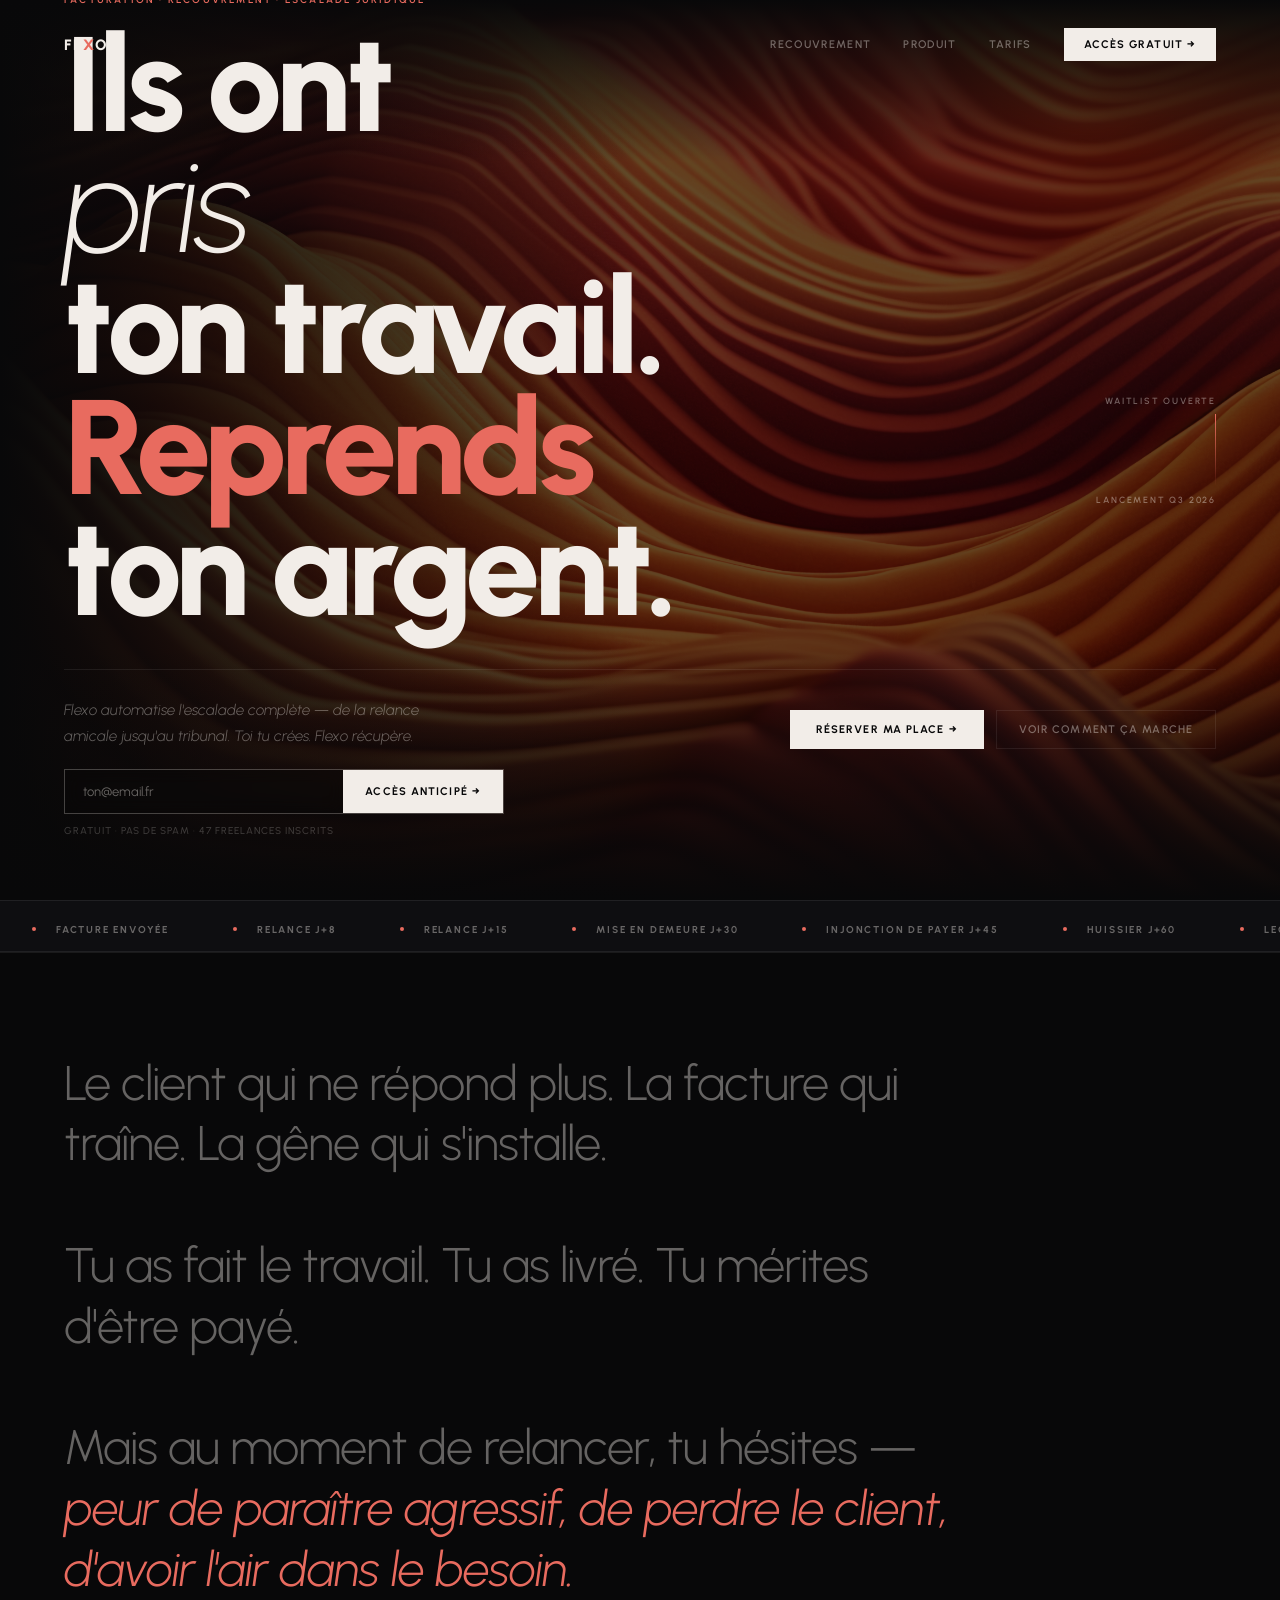
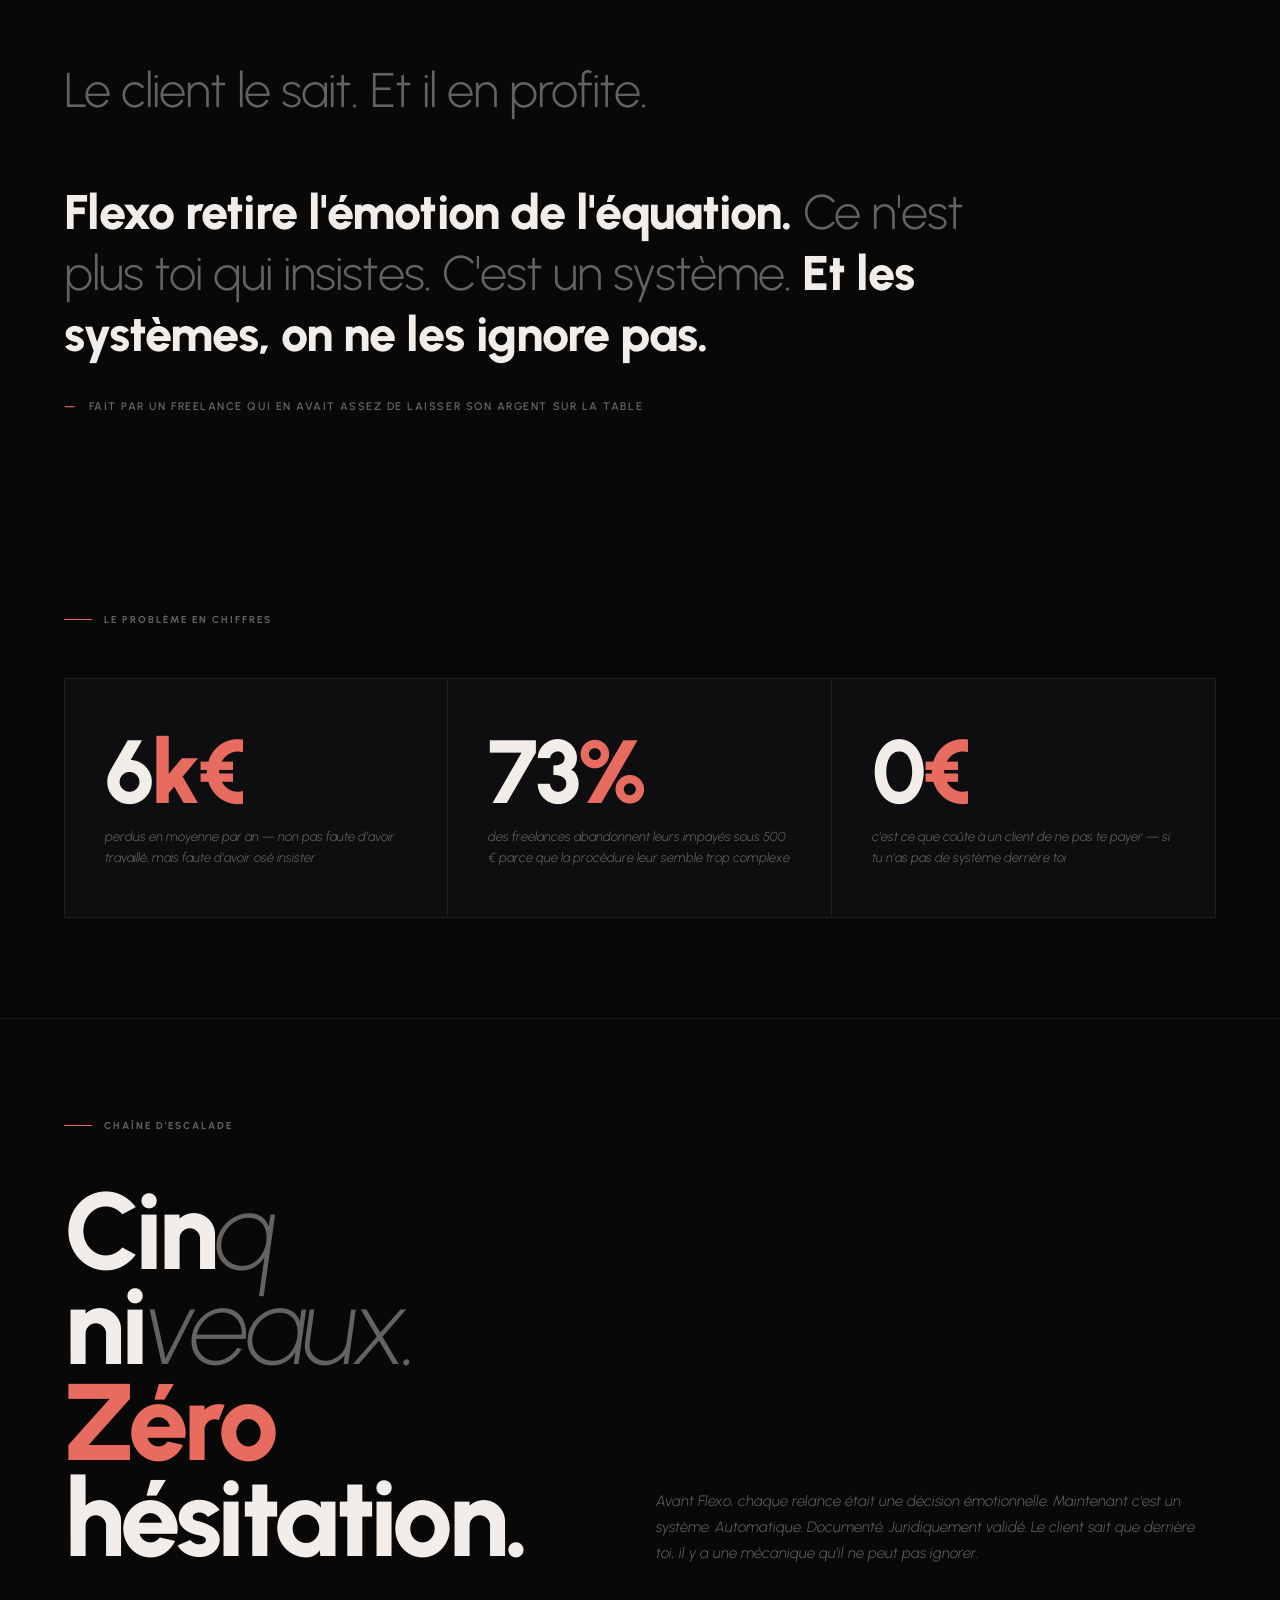
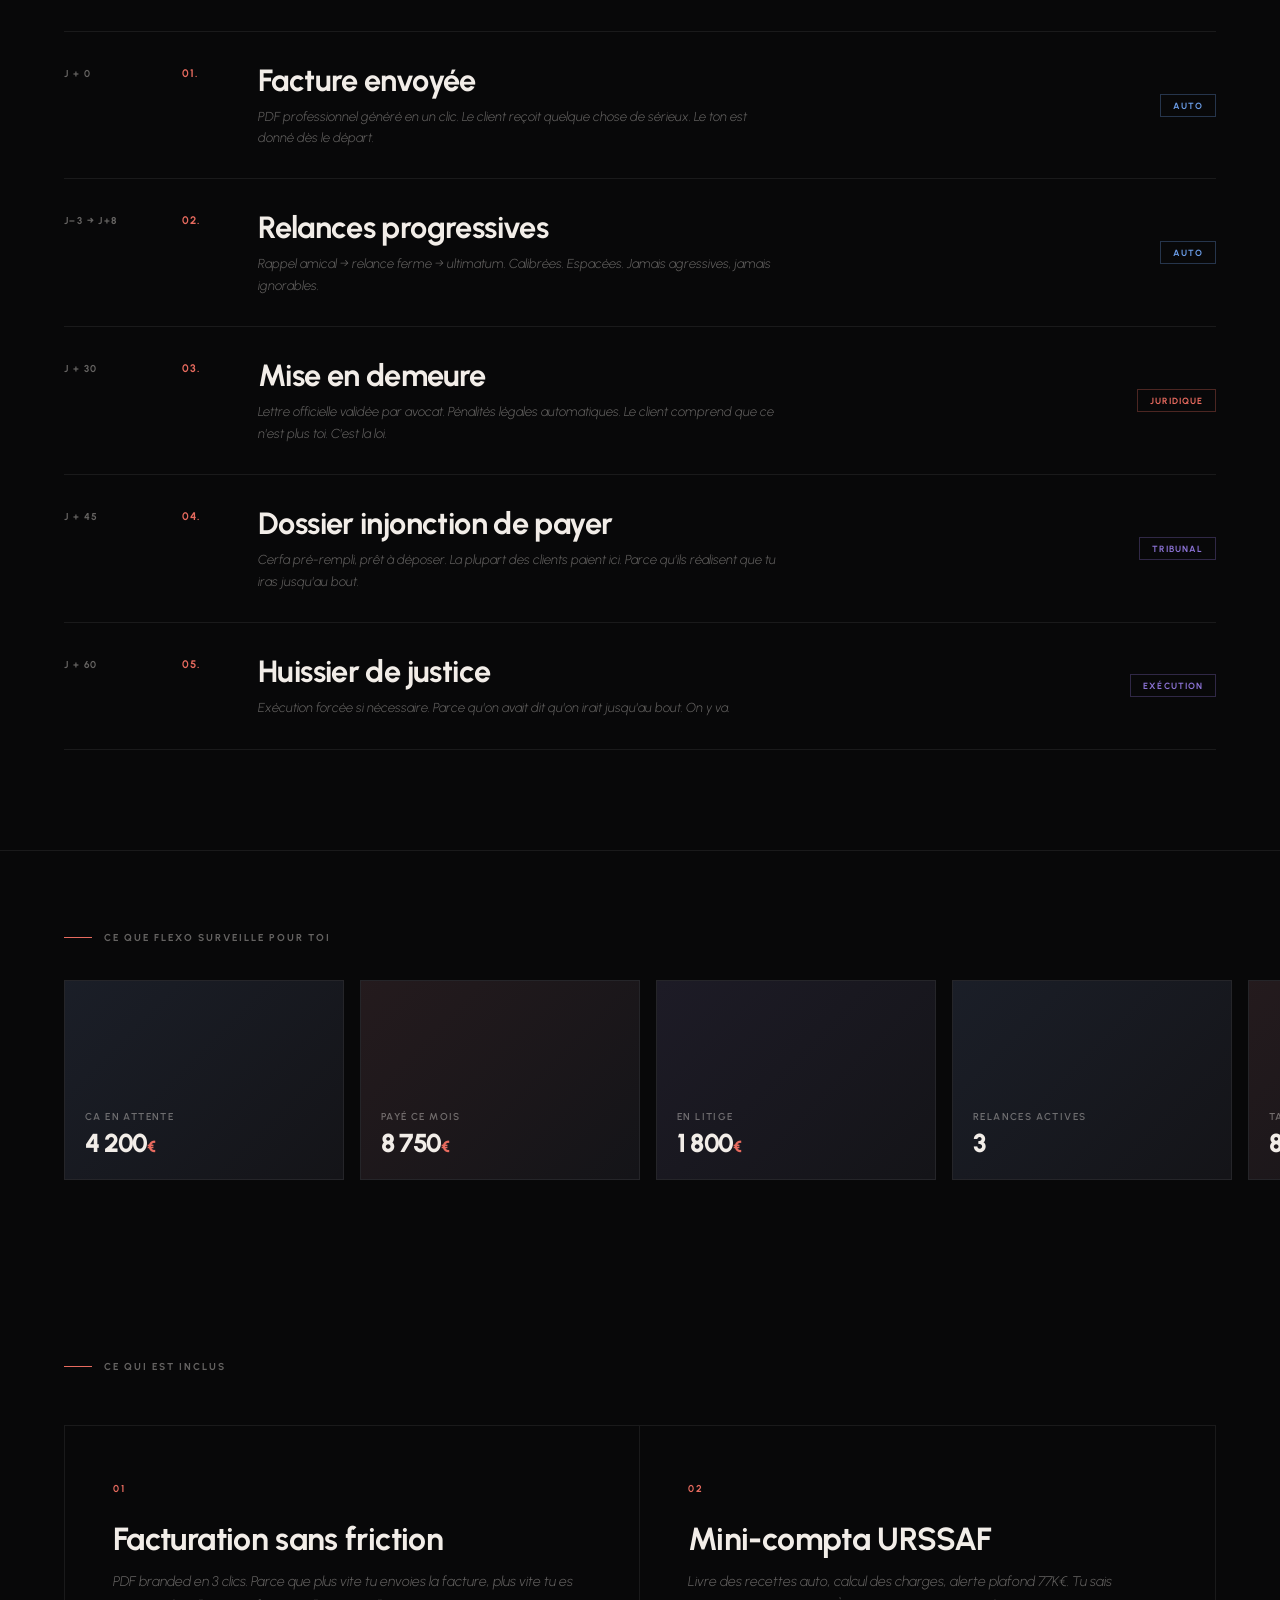
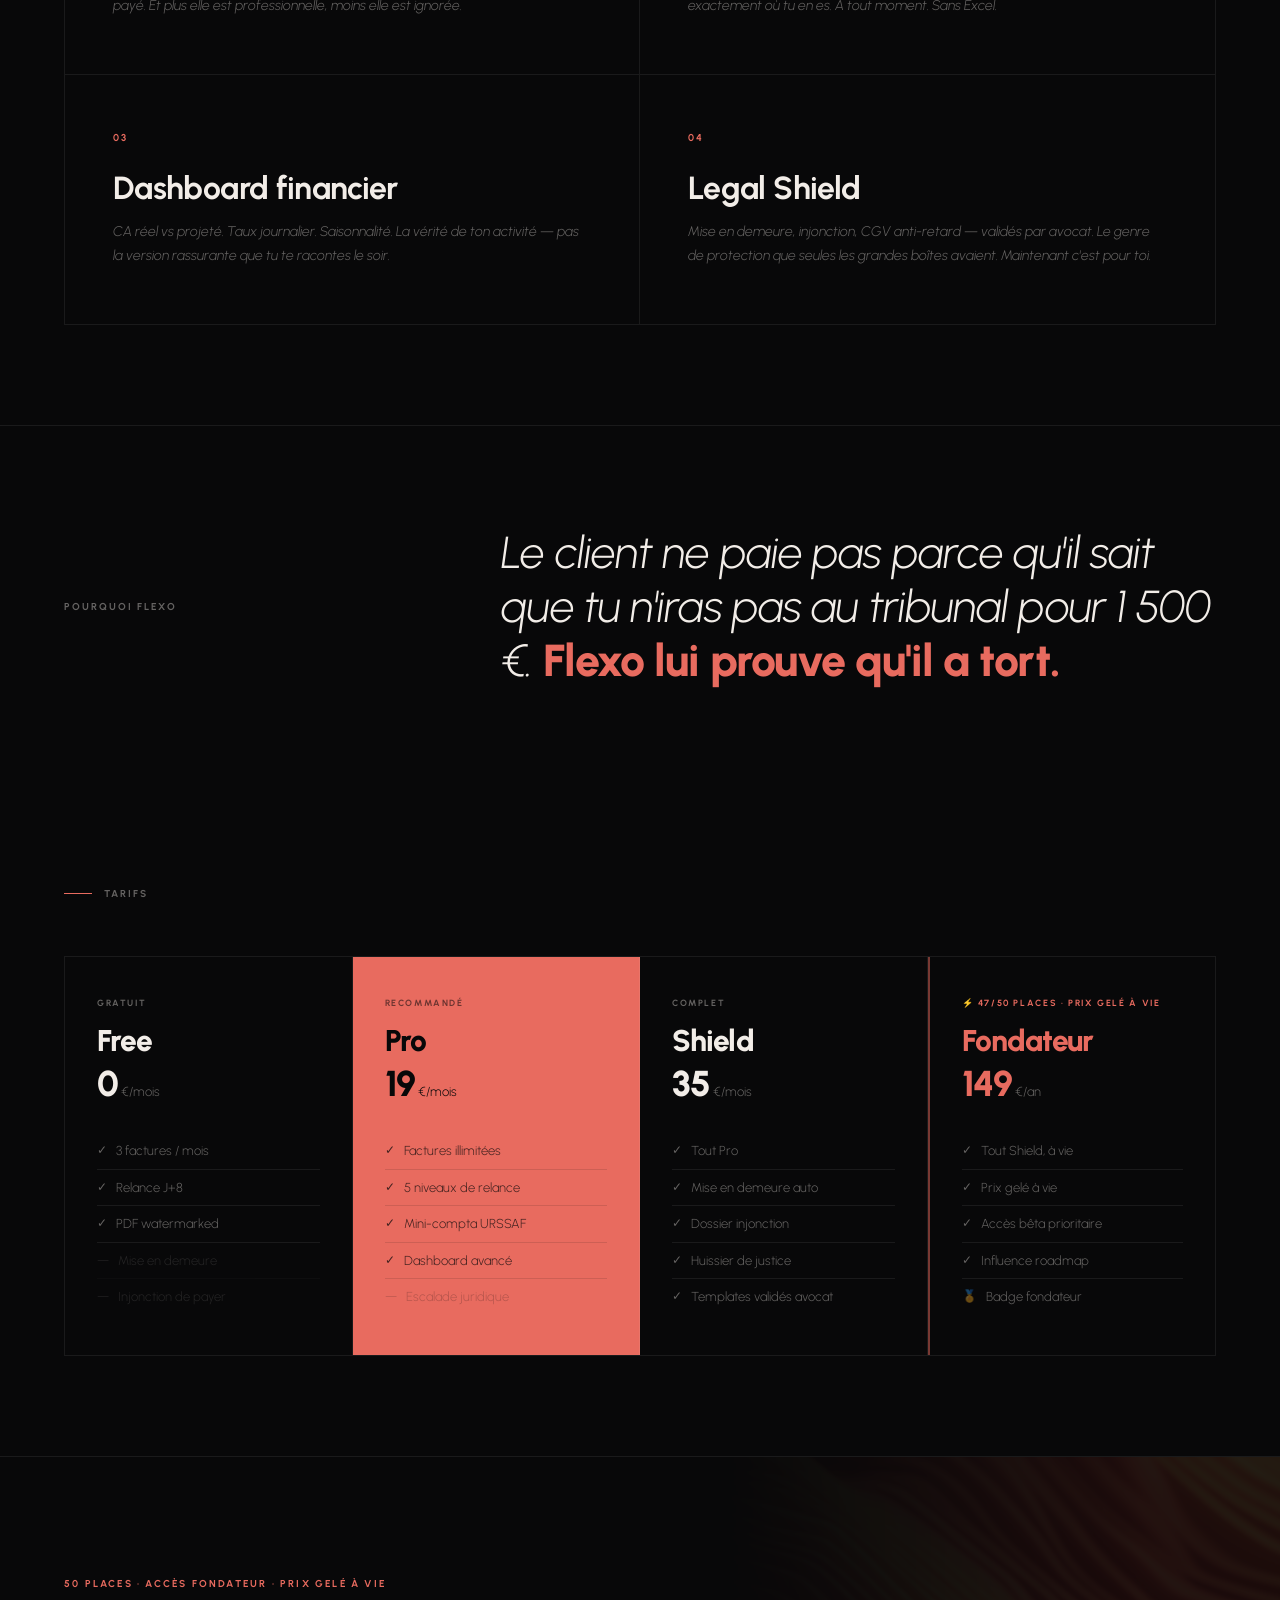
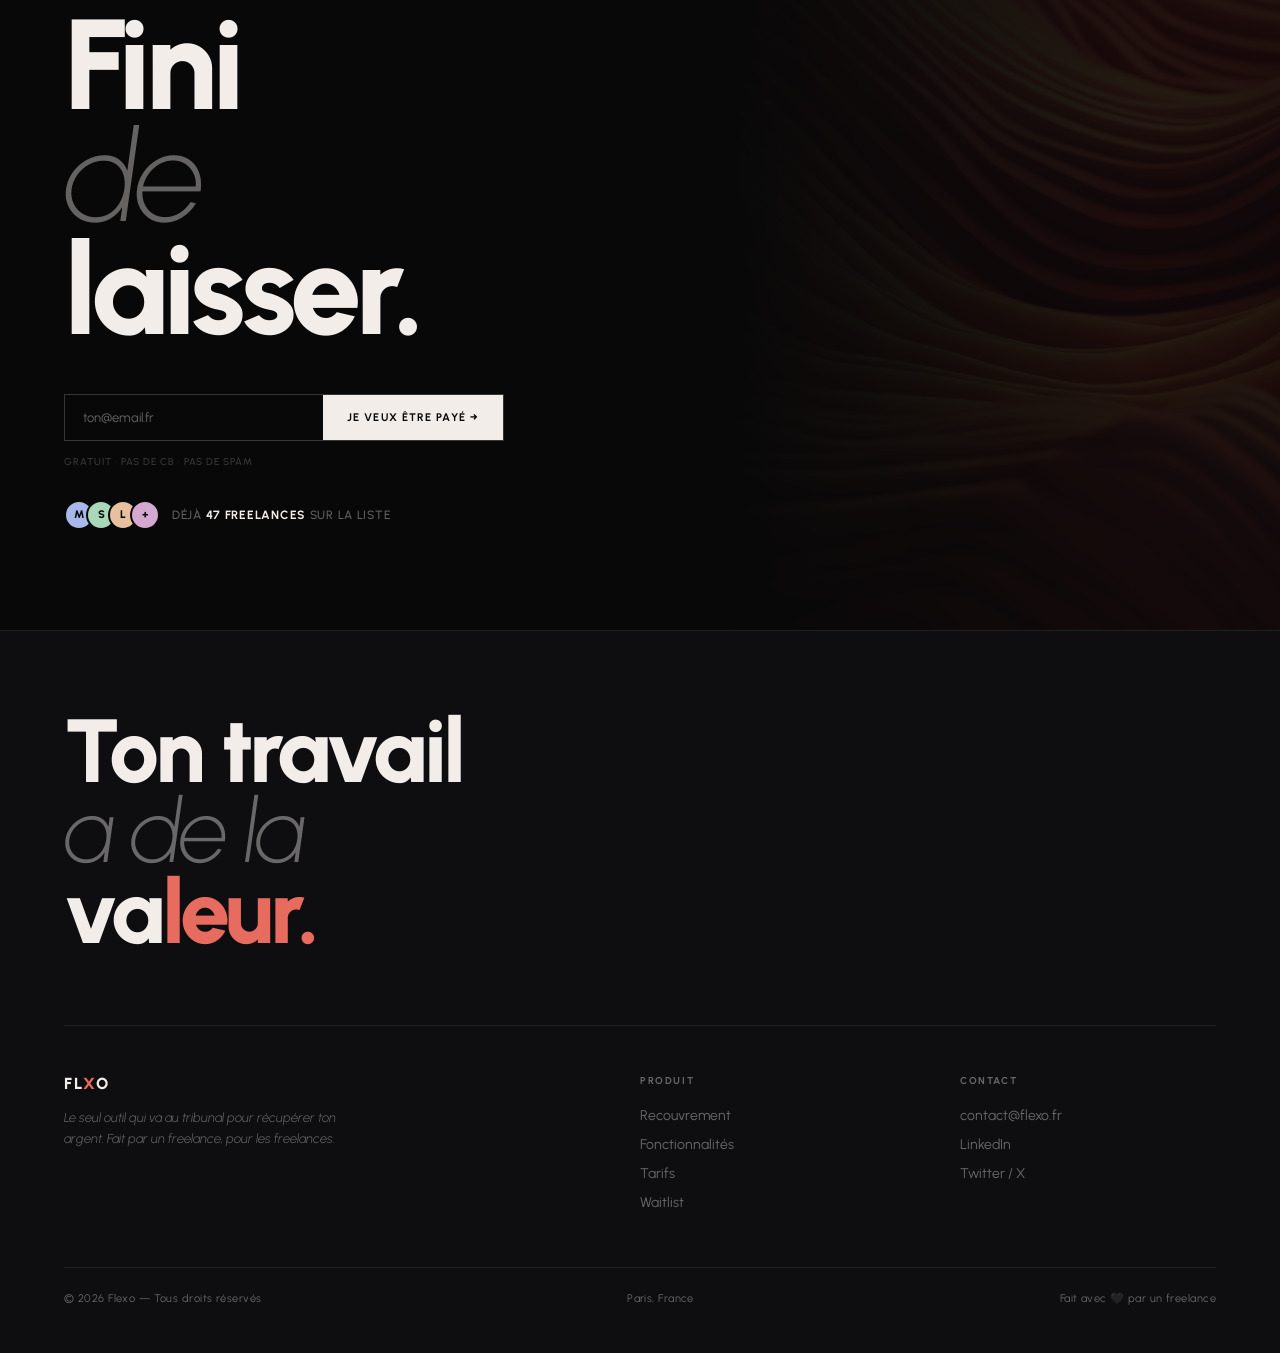
==== index.html @ 9ddf0f5f "Update index.html" ====
<!DOCTYPE html>
<html lang="fr">
<head>
  <meta charset="UTF-8"/>
  <meta name="viewport" content="width=device-width, initial-scale=1.0"/>
  <title>Flexo — Reprends ton argent</title>
  <link rel="preconnect" href="https://fonts.googleapis.com" crossorigin/>
  <link href="https://fonts.googleapis.com/css2?family=Urbanist:ital,wght@0,200;0,300;0,400;0,500;0,700;0,800;0,900;1,200;1,300;1,700&display=swap" rel="stylesheet"/>
  <link rel="stylesheet" href="style.css"/>
</head>
<body>

<!-- PRELOADER -->
<div id="preloader" role="progressbar" aria-valuemin="0" aria-valuemax="100" aria-valuenow="0">
  <div class="pre-top">Flexo — Recouvrement automatisé</div>
  <div class="pre-center">
    <div class="pre-num" id="preNum">0</div>
  </div>
  <div>
    <div class="pre-bar-wrap"><div class="pre-bar" id="preBar"></div></div>
    <div class="pre-bottom">
      <span>Chargement</span>
      <span id="preLabel">Initialisation...</span>
    </div>
  </div>
</div>

<!-- NAV -->
<nav aria-label="Navigation principale">
  <a class="nav-logo" href="#">FL<span class="accent">X</span>O</a>
  <div class="nav-right">
    <a class="nav-link" href="#escalade">Recouvrement</a>
    <a class="nav-link" href="#produit">Produit</a>
    <a class="nav-link" href="#tarifs">Tarifs</a>
    <button type="button" class="btn-primary nav-btn" data-scroll="waitlist">
      Accès gratuit →
    </button>
  </div>
</nav>

<!-- HERO -->
<section class="hero">
  <div class="hero-bg" id="heroBg" aria-hidden="true"></div>

  <div class="hero-meta" aria-hidden="true">
    <div class="hero-meta-item">Waitlist ouverte</div>
    <div class="hero-meta-line"></div>
    <div class="hero-meta-item">Lancement Q3 2026</div>
  </div>

  <div class="hero-content">
    <div class="hero-eyebrow r">Facturation · Recouvrement · Escalade juridique</div>
    <h1 class="r delay-1">
      Ils ont<br>
      <span class="light">pris</span><br>
      ton travail.<br>
      <span class="coral">Reprends</span><br>
      ton argent.
    </h1>
    <div class="hero-bottom r delay-3">
      <p class="hero-sub">
        Flexo automatise l'escalade complète — de la relance amicale
        jusqu'au tribunal. Toi tu crées. Flexo récupère.
      </p>
      <div class="hero-actions">
        <button type="button" class="btn-primary btn-fill" data-scroll="waitlist">
          Réserver ma place →
        </button>
        <button type="button" class="btn-line" data-scroll="escalade">
          Voir comment ça marche
        </button>
      </div>
    </div>

    <!-- Formulaire hero -->
    <form class="hero-waitlist-form r delay-5" id="heroWaitlistForm" novalidate>
      <div class="hero-waitlist-row">
        <input type="email" id="heroEmailInput" placeholder="ton@email.fr" autocomplete="email" aria-label="Adresse e-mail"/>
        <button type="submit" class="btn-primary btn-fill">Accès anticipé →</button>
      </div>
      <p class="hero-wl-note">Gratuit · Pas de spam · 47 freelances inscrits</p>
      <p class="wl-success hero-wl-success" id="heroWlSuccess" role="status">
        ✓ Inscription confirmée — on te tient au courant.
      </p>
    </form>
  </div>
</section>

<!-- MARQUEE -->
<div class="marquee" aria-hidden="true">
  <div class="marquee-track" id="marqueeTrack"></div>
</div>

<!-- INTRO EDITORIAL -->
<section class="intro-section r">
  <p class="intro-text">
    Le client qui ne répond plus. La facture qui traîne.
    La gêne qui s'installe.<br><br>
    Tu as fait le travail. Tu as livré. Tu mérites d'être payé.<br><br>
    Mais au moment de relancer, tu hésites —
    <em>peur de paraître agressif, de perdre le client, d'avoir l'air dans le besoin.</em><br><br>
    Le client le sait. Et il en profite.<br><br>
    <strong>Flexo retire l'émotion de l'équation.</strong>
    Ce n'est plus toi qui insistes. C'est un système.
    <strong>Et les systèmes, on ne les ignore pas.</strong>
  </p>
  <div class="intro-byline">
    Fait par un freelance qui en avait assez de laisser son argent sur la table
  </div>
</section>

<!-- STATS -->
<section class="section r">
  <div class="section-label">Le problème en chiffres</div>
  <div class="stats-strip">
    <div class="stat-block">
      <div class="stat-big">6<span class="unit">k€</span></div>
      <div class="stat-sub">
        perdus en moyenne par an — non pas faute d'avoir travaillé,
        mais faute d'avoir osé insister
      </div>
    </div>
    <div class="stat-block">
      <div class="stat-big">73<span class="unit">%</span></div>
      <div class="stat-sub">
        des freelances abandonnent leurs impayés sous 500 €
        parce que la procédure leur semble trop complexe
      </div>
    </div>
    <div class="stat-block">
      <div class="stat-big">0<span class="unit">€</span></div>
      <div class="stat-sub">
        c'est ce que coûte à un client de ne pas te payer —
        si tu n'as pas de système derrière toi
      </div>
    </div>
  </div>
</section>

<!-- ESCALADE -->
<section class="section" id="escalade">
  <div class="escalade-heading r">
    <div>
      <div class="section-label">Chaîne d'escalade</div>
      <div class="esc-big-title">
        Cin<span class="light">q</span><br>
        ni<span class="light">veaux.</span><br>
        <span class="coral">Zéro</span><br>
        hésitation.
      </div>
    </div>
    <p class="esc-intro-copy r delay-1">
      Avant Flexo, chaque relance était une décision émotionnelle.
      Maintenant c'est un système. Automatique. Documenté. Juridiquement
      validé. Le client sait que derrière toi, il y a une mécanique
      qu'il ne peut pas ignorer.
    </p>
  </div>

  <div class="esc-rows r delay-2">
    <div class="esc-row">
      <div class="esc-timing">J + 0</div>
      <div class="esc-index">01.</div>
      <div>
        <div class="esc-name">Facture envoyée</div>
        <div class="esc-desc">
          PDF professionnel généré en un clic. Le client reçoit quelque chose
          de sérieux. Le ton est donné dès le départ.
        </div>
      </div>
      <span class="esc-pill pill-a">Auto</span>
    </div>
    <div class="esc-row">
      <div class="esc-timing">J−3 → J+8</div>
      <div class="esc-index">02.</div>
      <div>
        <div class="esc-name">Relances progressives</div>
        <div class="esc-desc">
          Rappel amical → relance ferme → ultimatum.
          Calibrées. Espacées. Jamais agressives, jamais ignorables.
        </div>
      </div>
      <span class="esc-pill pill-a">Auto</span>
    </div>
    <div class="esc-row">
      <div class="esc-timing">J + 30</div>
      <div class="esc-index">03.</div>
      <div>
        <div class="esc-name">Mise en demeure</div>
        <div class="esc-desc">
          Lettre officielle validée par avocat. Pénalités légales automatiques.
          Le client comprend que ce n'est plus toi. C'est la loi.
        </div>
      </div>
      <span class="esc-pill pill-j">Juridique</span>
    </div>
    <div class="esc-row">
      <div class="esc-timing">J + 45</div>
      <div class="esc-index">04.</div>
      <div>
        <div class="esc-name">Dossier injonction de payer</div>
        <div class="esc-desc">
          Cerfa pré-rempli, prêt à déposer. La plupart des clients paient ici.
          Parce qu'ils réalisent que tu iras jusqu'au bout.
        </div>
      </div>
      <span class="esc-pill pill-t">Tribunal</span>
    </div>
    <div class="esc-row">
      <div class="esc-timing">J + 60</div>
      <div class="esc-index">05.</div>
      <div>
        <div class="esc-name">Huissier de justice</div>
        <div class="esc-desc">
          Exécution forcée si nécessaire. Parce qu'on avait dit qu'on irait
          jusqu'au bout. On y va.
        </div>
      </div>
      <span class="esc-pill pill-t">Exécution</span>
    </div>
  </div>
</section>

<!-- PHOTO STRIP -->
<div class="photo-strip r" aria-hidden="true">
  <div class="strip-label">Ce que Flexo surveille pour toi</div>
  <div class="strip-track" id="stripTrack"></div>
</div>

<!-- PRODUIT -->
<section class="section" id="produit">
  <div class="section-label r">Ce qui est inclus</div>
  <div class="features-split r delay-1">
    <div class="feat-block">
      <div class="feat-num">01</div>
      <div class="feat-name">Facturation sans friction</div>
      <div class="feat-desc">
        PDF branded en 3 clics. Parce que plus vite tu envoies la facture,
        plus vite tu es payé. Et plus elle est professionnelle,
        moins elle est ignorée.
      </div>
    </div>
    <div class="feat-block">
      <div class="feat-num">02</div>
      <div class="feat-name">Mini-compta URSSAF</div>
      <div class="feat-desc">
        Livre des recettes auto, calcul des charges, alerte plafond 77K€.
        Tu sais exactement où tu en es. À tout moment. Sans Excel.
      </div>
    </div>
    <div class="feat-block">
      <div class="feat-num">03</div>
      <div class="feat-name">Dashboard financier</div>
      <div class="feat-desc">
        CA réel vs projeté. Taux journalier. Saisonnalité.
        La vérité de ton activité — pas la version rassurante
        que tu te racontes le soir.
      </div>
    </div>
    <div class="feat-block">
      <div class="feat-num">04</div>
      <div class="feat-name">Legal Shield</div>
      <div class="feat-desc">
        Mise en demeure, injonction, CGV anti-retard — validés par avocat.
        Le genre de protection que seules les grandes boîtes avaient.
        Maintenant c'est pour toi.
      </div>
    </div>
  </div>
</section>

<!-- EDITORIAL QUOTE -->
<section class="quote-section r">
  <div class="quote-label">Pourquoi Flexo</div>
  <blockquote class="quote-text">
    Le client ne paie pas parce qu'il sait que tu n'iras pas au tribunal
    pour 1 500 €. <strong>Flexo lui prouve qu'il a tort.</strong>
  </blockquote>
</section>

<!-- PRICING -->
<section class="section" id="tarifs">
  <div class="section-label r">Tarifs</div>
  <div class="pricing-wrap r delay-1">
    <div class="p-card">
      <div class="p-tier">Gratuit</div>
      <div class="p-name">Free</div>
      <div class="p-price"><strong>0</strong> €/mois</div>
      <ul class="p-list">
        <li><span class="ck">✓</span> 3 factures / mois</li>
        <li><span class="ck">✓</span> Relance J+8</li>
        <li><span class="ck">✓</span> PDF watermarked</li>
        <li class="off"><span class="ck">—</span> Mise en demeure</li>
        <li class="off"><span class="ck">—</span> Injonction de payer</li>
      </ul>
    </div>
    <div class="p-card hot">
      <div class="p-tier">Recommandé</div>
      <div class="p-name">Pro</div>
      <div class="p-price"><strong>19</strong> €/mois</div>
      <ul class="p-list">
        <li><span class="ck">✓</span> Factures illimitées</li>
        <li><span class="ck">✓</span> 5 niveaux de relance</li>
        <li><span class="ck">✓</span> Mini-compta URSSAF</li>
        <li><span class="ck">✓</span> Dashboard avancé</li>
        <li class="off"><span class="ck">—</span> Escalade juridique</li>
      </ul>
    </div>
    <div class="p-card">
      <div class="p-tier">Complet</div>
      <div class="p-name">Shield</div>
      <div class="p-price"><strong>35</strong> €/mois</div>
      <ul class="p-list">
        <li><span class="ck">✓</span> Tout Pro</li>
        <li><span class="ck">✓</span> Mise en demeure auto</li>
        <li><span class="ck">✓</span> Dossier injonction</li>
        <li><span class="ck">✓</span> Huissier de justice</li>
        <li><span class="ck">✓</span> Templates validés avocat</li>
      </ul>
    </div>
    <div class="p-card p-card--founder">
      <div class="p-tier">⚡ <span id="founderSpots">47</span>/50 places · Prix gelé à vie</div>
      <div class="p-name">Fondateur</div>
      <div class="p-price"><strong>149</strong> €/an</div>
      <ul class="p-list">
        <li><span class="ck">✓</span> Tout Shield, à vie</li>
        <li><span class="ck">✓</span> Prix gelé à vie</li>
        <li><span class="ck">✓</span> Accès bêta prioritaire</li>
        <li><span class="ck">✓</span> Influence roadmap</li>
        <li><span class="ck">🏅</span> Badge fondateur</li>
      </ul>
    </div>
  </div>
</section>

<!-- CTA / WAITLIST -->
<section class="cta-wrap" id="waitlist">
  <div class="cta-bg-img" aria-hidden="true"></div>
  <div class="cta-inner">
    <div class="cta-overline r">50 places · Accès fondateur · Prix gelé à vie</div>
    <h2 class="cta-heading r delay-1">
      Fini<br>
      <span class="light">de</span><br>
      laisser.
    </h2>
    <form class="waitlist-form" id="waitlistForm" novalidate>
      <div class="waitlist-row r delay-2">
        <input type="email" id="emailInput" placeholder="ton@email.fr" autocomplete="email" aria-label="Adresse e-mail"/>
        <button type="submit" class="btn-primary btn-submit">
          Je veux être payé →
        </button>
      </div>
      <p class="wl-note r delay-4">Gratuit · Pas de CB · Pas de spam</p>
      <p class="wl-success" id="wlSuccess" role="status">
        ✓ Inscription confirmée — on te tient au courant.
      </p>
    </form>
    <div class="wl-avatars r delay-5">
      <div class="avs" aria-hidden="true">
        <div class="av" style="background:#a8b8e8">M</div>
        <div class="av" style="background:#a8d8b8">S</div>
        <div class="av" style="background:#e8c0a0">L</div>
        <div class="av" style="background:#d4a8d0">+</div>
      </div>
      <p class="wl-proof">Déjà <strong>47 freelances</strong> sur la liste</p>
    </div>
  </div>
</section>

<!-- FOOTER -->
<footer>
  <div class="footer-statement">
    Ton travail<br>
    <span class="light">a de la</span><br>
    va<span class="coral">leur.</span>
  </div>
  <div class="footer-cols">
    <div>
      <div class="footer-brand">FL<span>X</span>O</div>
      <p class="footer-tagline">
        Le seul outil qui va au tribunal pour récupérer ton argent.
        Fait par un freelance, pour les freelances.
      </p>
    </div>
    <div class="footer-col">
      <h5>Produit</h5>
      <ul>
        <li><a href="#escalade">Recouvrement</a></li>
        <li><a href="#produit">Fonctionnalités</a></li>
        <li><a href="#tarifs">Tarifs</a></li>
        <li><a href="#waitlist">Waitlist</a></li>
      </ul>
    </div>
    <div class="footer-col">
      <h5>Contact</h5>
      <ul>
        <li><a href="mailto:contact@flexo.fr">contact@flexo.fr</a></li>
        <li><a href="#" rel="noopener noreferrer">LinkedIn</a></li>
        <li><a href="#" rel="noopener noreferrer">Twitter / X</a></li>
      </ul>
    </div>
  </div>
  <div class="footer-bottom">
    <span class="footer-copy">© 2026 Flexo — Tous droits réservés</span>
    <span class="footer-copy">Paris, France</span>
    <span class="footer-copy">Fait avec 🖤 par un freelance</span>
  </div>
</footer>

<script src="main.js"></script>
</body>
</html>
---- style.css ----
/* ══════════════════════════════════════
   RESET & ROOT
══════════════════════════════════════ */
*,
*::before,
*::after {
  box-sizing: border-box;
  margin: 0;
  padding: 0;
}
button,
input,
select,
textarea {
  font-family: inherit;
}

:root {
  --black: #080809;
  --off: #0e0e11;
  --surface: #141418;
  --coral: #e86b5f;
  --coral2: #f09080;
  --blue: #6b9de8;
  --violet: #8b72d4;
  --white: #f2ede8;
  --muted: rgba(242, 237, 232, 0.4);
  --border: rgba(242, 237, 232, 0.08);
  --font: "Urbanist", sans-serif;
  --t1: 0.2s;
  --t2: 0.35s;
  --t3: 0.7s;
}

html {
  scroll-behavior: smooth;
}
body {
  background: var(--black);
  color: var(--white);
  font-family: var(--font);
  overflow-x: hidden;
}
::selection {
  background: var(--coral);
  color: var(--black);
}

/* ══════════════════════════════════════
   PRELOADER
══════════════════════════════════════ */
#preloader {
  position: fixed;
  inset: 0;
  z-index: 9999;
  background: var(--black);
  display: flex;
  flex-direction: column;
  justify-content: space-between;
  padding: 5vw;
  transition:
    opacity 0.8s ease,
    visibility 0.8s;
}
#preloader.hidden {
  opacity: 0;
  visibility: hidden;
  pointer-events: none;
}

.pre-top {
  font-size: 11px;
  font-weight: 600;
  letter-spacing: 0.18em;
  text-transform: uppercase;
  color: var(--muted);
}
.pre-center {
  text-align: center;
}
.pre-num {
  font-size: clamp(90px, 20vw, 240px);
  font-weight: 200;
  line-height: 1;
  letter-spacing: -0.05em;
  color: var(--white);
  font-style: italic;
}
.pre-bar-wrap {
  width: 100%;
  height: 1px;
  background: var(--border);
  overflow: hidden;
}
.pre-bar {
  height: 100%;
  background: var(--coral);
  width: 0;
  transition: width 0.04s linear;
}
.pre-bottom {
  display: flex;
  justify-content: space-between;
  margin-top: 16px;
  font-size: 11px;
  font-weight: 500;
  letter-spacing: 0.14em;
  text-transform: uppercase;
  color: var(--muted);
}

/* ══════════════════════════════════════
   NAV
══════════════════════════════════════ */
nav {
  position: fixed;
  top: 0;
  left: 0;
  right: 0;
  z-index: 500;
  display: flex;
  align-items: center;
  justify-content: space-between;
  padding: 28px 5vw;
  pointer-events: none;
}
nav > * {
  pointer-events: all;
}

.nav-logo {
  font-size: 15px;
  font-weight: 800;
  letter-spacing: 0.14em;
  text-transform: uppercase;
  color: var(--white);
  text-decoration: none;
}
.nav-logo .accent {
  color: var(--coral);
}

.nav-right {
  display: flex;
  gap: 32px;
  align-items: center;
}

.nav-link {
  font-size: 11px;
  font-weight: 600;
  letter-spacing: 0.12em;
  text-transform: uppercase;
  color: var(--muted);
  text-decoration: none;
  transition: color var(--t1);
}
.nav-link:hover {
  color: var(--white);
}

/* ══════════════════════════════════════
   BOUTONS — base commune
══════════════════════════════════════ */
.btn-primary {
  font-size: 11px;
  font-weight: 700;
  letter-spacing: 0.1em;
  text-transform: uppercase;
  color: var(--black);
  background: var(--white);
  border: none;
  cursor: pointer;
  transition:
    background var(--t1),
    color var(--t1);
}
.btn-primary:hover {
  background: var(--coral);
  color: var(--white);
}

.nav-btn {
  padding: 10px 20px;
}
.btn-fill {
  padding: 13px 26px;
}

.btn-line {
  font-size: 11px;
  font-weight: 600;
  letter-spacing: 0.1em;
  text-transform: uppercase;
  color: var(--muted);
  background: transparent;
  border: 1px solid var(--border);
  padding: 12px 22px;
  cursor: pointer;
  transition:
    color var(--t1),
    border-color var(--t1);
}
.btn-line:hover {
  color: var(--white);
  border-color: rgba(242, 237, 232, 0.3);
}

/* ══════════════════════════════════════
   HERO
══════════════════════════════════════ */
.hero {
  position: relative;
  height: 100vh;
  min-height: 700px;
  overflow: hidden;
}

.hero-bg {
  position: absolute;
  inset: 0;
  background: url("./assets/hero-bg.jpg") center/cover;
  filter: brightness(0.38) saturate(1.1);
  transform: scale(1.04);
  transition: transform 8s ease;
}
.hero-bg.loaded {
  transform: scale(1);
}

.hero::before {
  content: "";
  position: absolute;
  inset: 0;
  z-index: 1;
  background:
    linear-gradient(
      to bottom,
      var(--black) 0%,
      transparent 18%,
      transparent 72%,
      var(--black) 100%
    ),
    linear-gradient(to right, var(--black) 0%, transparent 50%);
}

.hero-content {
  position: relative;
  z-index: 2;
  height: 100%;
  display: flex;
  flex-direction: column;
  justify-content: flex-end;
  padding: 0 5vw 7vh;
}

.hero-eyebrow {
  font-size: 10px;
  font-weight: 600;
  letter-spacing: 0.22em;
  text-transform: uppercase;
  color: var(--coral);
  margin-bottom: 18px;
}

h1 {
  font-size: clamp(54px, 10.5vw, 148px);
  font-weight: 800;
  line-height: 0.9;
  letter-spacing: -0.04em;
  color: var(--white);
}
h1 .light {
  font-weight: 200;
  font-style: italic;
}
h1 .coral {
  color: var(--coral);
}

.hero-bottom {
  display: flex;
  justify-content: space-between;
  align-items: flex-end;
  margin-top: 40px;
  padding-top: 28px;
  border-top: 1px solid var(--border);
}
.hero-sub {
  font-size: 15px;
  font-weight: 300;
  font-style: italic;
  color: var(--muted);
  max-width: 380px;
  line-height: 1.7;
}
.hero-actions {
  display: flex;
  gap: 12px;
}

.hero-meta {
  position: absolute;
  right: 5vw;
  top: 50%;
  transform: translateY(-50%);
  z-index: 3;
  display: flex;
  flex-direction: column;
  align-items: flex-end;
  gap: 8px;
}
.hero-meta-item {
  font-size: 9px;
  font-weight: 600;
  letter-spacing: 0.2em;
  text-transform: uppercase;
  color: var(--muted);
}
.hero-meta-line {
  width: 1px;
  height: 72px;
  background: linear-gradient(to bottom, var(--coral), transparent);
}

/* ══════════════════════════════════════
   MARQUEE
══════════════════════════════════════ */
.marquee {
  border-top: 1px solid var(--border);
  border-bottom: 1px solid var(--border);
  padding: 15px 0;
  overflow: hidden;
  white-space: nowrap;
  background: var(--off);
}
.marquee-track {
  display: inline-flex;
  animation: marquee 28s linear infinite;
}
.marquee-item {
  display: inline-flex;
  align-items: center;
  gap: 20px;
  padding: 0 32px;
  font-size: 10px;
  font-weight: 700;
  letter-spacing: 0.18em;
  text-transform: uppercase;
  color: var(--muted);
}
.marquee-dot {
  width: 4px;
  height: 4px;
  border-radius: 50%;
  background: var(--coral);
  flex-shrink: 0;
}

@keyframes marquee {
  to {
    transform: translateX(-50%);
  }
}

/* ══════════════════════════════════════
   SECTIONS BASE
══════════════════════════════════════ */
.section {
  padding: 100px 5vw;
}
.section + .section {
  border-top: 1px solid var(--border);
}

/* ══════════════════════════════════════
   LABELS — section-label & strip-label fusionnés
══════════════════════════════════════ */
.section-label,
.strip-label {
  font-size: 10px;
  font-weight: 700;
  letter-spacing: 0.2em;
  text-transform: uppercase;
  color: var(--muted);
  display: flex;
  align-items: center;
  gap: 12px;
}
.section-label::before,
.strip-label::before {
  content: "";
  width: 28px;
  height: 1px;
  background: var(--coral);
  flex-shrink: 0;
}
.section-label {
  margin-bottom: 52px;
}
.strip-label {
  margin-bottom: 36px;
  padding-right: 5vw;
}

/* ══════════════════════════════════════
   INTRO EDITORIAL
══════════════════════════════════════ */
.intro-section {
  padding: 100px 5vw;
  border-top: 1px solid var(--border);
}

.intro-text {
  font-size: clamp(26px, 3.8vw, 54px);
  font-weight: 300;
  line-height: 1.25;
  letter-spacing: -0.02em;
  color: var(--muted);
  max-width: 900px;
}
.intro-text strong {
  font-weight: 800;
  color: var(--white);
}
.intro-text em {
  font-style: italic;
  color: var(--coral);
  font-weight: 300;
}

.intro-byline {
  margin-top: 36px;
  display: flex;
  align-items: center;
  gap: 12px;
  font-size: 11px;
  font-weight: 600;
  letter-spacing: 0.14em;
  text-transform: uppercase;
  color: var(--muted);
}
.intro-byline::before {
  content: "—";
  color: var(--coral);
}

/* ══════════════════════════════════════
   STATS STRIP
══════════════════════════════════════ */
.stats-strip {
  display: grid;
  grid-template-columns: repeat(3, 1fr);
  border: 1px solid var(--border);
  background: var(--off);
}
.stat-block {
  padding: 48px 40px;
  border-right: 1px solid var(--border);
}
.stat-block:last-child {
  border-right: none;
}

.stat-big {
  font-size: clamp(56px, 7vw, 96px);
  font-weight: 800;
  line-height: 1;
  letter-spacing: -0.04em;
  color: var(--white);
}
.stat-big .unit {
  color: var(--coral);
}
.stat-sub {
  font-size: 13px;
  font-weight: 300;
  font-style: italic;
  color: var(--muted);
  margin-top: 10px;
  line-height: 1.6;
}

/* ══════════════════════════════════════
   ESCALADE
══════════════════════════════════════ */
.escalade-heading {
  display: grid;
  grid-template-columns: 1fr 1fr;
  gap: 32px;
  margin-bottom: 64px;
  align-items: end;
}
.esc-big-title {
  font-size: clamp(52px, 8.5vw, 116px);
  font-weight: 800;
  line-height: 0.88;
  letter-spacing: -0.04em;
  color: var(--white);
}
.esc-big-title .light {
  font-weight: 200;
  font-style: italic;
  color: var(--muted);
}
.esc-big-title .coral {
  color: var(--coral);
}

.esc-intro-copy {
  font-size: 15px;
  font-weight: 300;
  font-style: italic;
  color: var(--muted);
  line-height: 1.75;
}

.esc-rows {
  border-top: 1px solid var(--border);
}
.esc-row {
  display: grid;
  grid-template-columns: 90px 48px 1fr auto;
  gap: 0 28px;
  align-items: start;
  padding: 30px 0;
  border-bottom: 1px solid var(--border);
  transition:
    padding var(--t1),
    background var(--t1);
}
.esc-row:hover {
  padding-left: 14px;
  padding-right: 14px;
  background: rgba(232, 107, 95, 0.04);
}

.esc-timing {
  font-size: 10px;
  font-weight: 700;
  letter-spacing: 0.14em;
  text-transform: uppercase;
  color: var(--muted);
  padding-top: 5px;
  line-height: 1.4;
}
.esc-index {
  font-size: 11px;
  font-weight: 700;
  letter-spacing: 0.1em;
  color: var(--coral);
  padding-top: 5px;
}
.esc-name {
  font-size: clamp(20px, 2.4vw, 32px);
  font-weight: 700;
  letter-spacing: -0.02em;
  color: var(--white);
  margin-bottom: 7px;
}
.esc-desc {
  font-size: 13px;
  font-weight: 300;
  font-style: italic;
  color: var(--muted);
  line-height: 1.65;
  max-width: 520px;
}

.esc-pill {
  font-size: 9px;
  font-weight: 700;
  letter-spacing: 0.12em;
  text-transform: uppercase;
  padding: 5px 12px;
  border: 1px solid;
  align-self: center;
  white-space: nowrap;
}
.pill-a {
  color: var(--blue);
  border-color: rgba(107, 157, 232, 0.3);
}
.pill-j {
  color: var(--coral);
  border-color: rgba(232, 107, 95, 0.3);
}
.pill-t {
  color: var(--violet);
  border-color: rgba(139, 114, 212, 0.3);
}

/* ══════════════════════════════════════
   FEATURES
══════════════════════════════════════ */
.features-split {
  display: grid;
  grid-template-columns: 1fr 1fr;
  gap: 0;
  border: 1px solid var(--border);
}
.feat-block {
  padding: 56px 48px;
  border-right: 1px solid var(--border);
  border-bottom: 1px solid var(--border);
  position: relative;
  overflow: hidden;
  transition: background var(--t1);
}
.feat-block:nth-child(2n) {
  border-right: none;
}
.feat-block:nth-last-child(-n + 2) {
  border-bottom: none;
}
.feat-block:hover {
  background: rgba(242, 237, 232, 0.02);
}

.feat-block::before {
  content: "";
  position: absolute;
  top: 0;
  left: 0;
  width: 3px;
  height: 0;
  background: var(--coral);
  transition: height var(--t2) ease;
}
.feat-block:hover::before {
  height: 100%;
}

.feat-num {
  font-size: 10px;
  font-weight: 700;
  letter-spacing: 0.18em;
  color: var(--coral);
  margin-bottom: 28px;
  text-transform: uppercase;
}
.feat-name {
  font-size: clamp(22px, 2.5vw, 34px);
  font-weight: 700;
  letter-spacing: -0.02em;
  color: var(--white);
  margin-bottom: 14px;
  line-height: 1.05;
}
.feat-desc {
  font-size: 14px;
  font-weight: 300;
  font-style: italic;
  color: var(--muted);
  line-height: 1.72;
}

/* ══════════════════════════════════════
   PHOTO STRIP
══════════════════════════════════════ */
.photo-strip {
  padding: 80px 0 80px 5vw;
  border-top: 1px solid var(--border);
  overflow: hidden;
}

.strip-track {
  display: flex;
  gap: 16px;
  animation: stripScroll 35s linear infinite;
  width: max-content;
}
.strip-track:hover {
  animation-play-state: paused;
}

@keyframes stripScroll {
  to {
    transform: translateX(-50%);
  }
}

.strip-card {
  flex-shrink: 0;
  width: 280px;
  height: 200px;
  background: var(--surface);
  border: 1px solid var(--border);
  display: flex;
  flex-direction: column;
  justify-content: flex-end;
  padding: 20px;
  position: relative;
  overflow: hidden;
}
.strip-card-bg {
  position: absolute;
  inset: 0;
  opacity: 0.25;
}

.strip-card-label {
  position: relative;
  z-index: 1;
  font-size: 10px;
  font-weight: 600;
  letter-spacing: 0.14em;
  text-transform: uppercase;
  color: var(--muted);
  margin-bottom: 4px;
}
.strip-card-val {
  position: relative;
  z-index: 1;
  font-size: 26px;
  font-weight: 800;
  letter-spacing: -0.03em;
  color: var(--white);
}
.strip-card-val .unit {
  font-size: 16px;
  color: var(--coral);
}

/* ══════════════════════════════════════
   PRICING
══════════════════════════════════════ */
.pricing-wrap {
  display: grid;
  grid-template-columns: repeat(4, 1fr);
  border: 1px solid var(--border);
  margin-top: 56px;
}
.p-card {
  padding: 40px 32px;
  border-right: 1px solid var(--border);
  position: relative;
  transition: background var(--t1);
}
.p-card:last-child {
  border-right: none;
}
.p-card:hover {
  background: rgba(242, 237, 232, 0.03);
}
.p-card.hot {
  background: var(--coral);
}
.p-card.hot:hover {
  background: #d45a4e;
}

.p-card--founder {
  border-left: 2px solid rgba(232, 107, 95, 0.5);
}
.p-card--founder .p-tier {
  color: var(--coral);
}
.p-card--founder .p-name {
  color: var(--coral);
}
.p-card--founder .p-price strong {
  color: var(--coral);
}

.p-tier {
  font-size: 9px;
  font-weight: 700;
  letter-spacing: 0.18em;
  text-transform: uppercase;
  color: var(--muted);
  margin-bottom: 18px;
}
.p-card.hot .p-tier {
  color: rgba(8, 8, 9, 0.55);
}

.p-name {
  font-size: 30px;
  font-weight: 800;
  letter-spacing: -0.03em;
  color: var(--white);
  line-height: 1;
}
.p-card.hot .p-name {
  color: var(--black);
}

.p-price {
  font-size: 13px;
  font-weight: 300;
  color: var(--muted);
  margin: 6px 0 28px;
}
.p-price strong {
  font-size: 36px;
  font-weight: 800;
  letter-spacing: -0.03em;
  color: var(--white);
}
.p-card.hot .p-price,
.p-card.hot .p-price strong {
  color: var(--black);
}

.p-list {
  list-style: none;
}
.p-list li {
  font-size: 13px;
  font-weight: 300;
  color: var(--muted);
  padding: 8px 0;
  border-bottom: 1px solid var(--border);
  display: flex;
  align-items: flex-start;
  gap: 9px;
  line-height: 1.5;
}
.p-card.hot .p-list li {
  border-color: rgba(8, 8, 9, 0.12);
  color: rgba(8, 8, 9, 0.75);
}
.p-list li:last-child {
  border: none;
}
.p-list li.off {
  opacity: 0.3;
}
.ck {
  flex-shrink: 0;
  font-size: 12px;
}

/* ══════════════════════════════════════
   EDITORIAL QUOTE
══════════════════════════════════════ */
.quote-section {
  padding: 100px 5vw;
  border-top: 1px solid var(--border);
  display: grid;
  grid-template-columns: 1fr 2fr;
  gap: 80px;
  align-items: center;
}
.quote-label {
  font-size: 10px;
  font-weight: 700;
  letter-spacing: 0.2em;
  text-transform: uppercase;
  color: var(--muted);
}
.quote-text {
  font-size: clamp(28px, 3.5vw, 50px);
  font-weight: 300;
  font-style: italic;
  line-height: 1.2;
  letter-spacing: -0.02em;
  color: var(--white);
}
.quote-text strong {
  font-weight: 800;
  font-style: normal;
  color: var(--coral);
}

/* ══════════════════════════════════════
   CTA / WAITLIST
══════════════════════════════════════ */
.cta-wrap {
  padding: 120px 5vw 100px;
  border-top: 1px solid var(--border);
  position: relative;
  overflow: hidden;
}
.cta-bg-img {
  position: absolute;
  right: 0;
  top: 0;
  bottom: 0;
  width: 55%;
  background: url("assets/hero-bg.jpg") center/cover;
  opacity: 0.12;
  mask-image: linear-gradient(to left, rgba(0, 0, 0, 0.9) 20%, transparent 80%);
}
.cta-inner {
  position: relative;
  z-index: 1;
}

.cta-overline {
  font-size: 10px;
  font-weight: 700;
  letter-spacing: 0.22em;
  text-transform: uppercase;
  color: var(--coral);
  margin-bottom: 18px;
}
.cta-heading {
  font-size: clamp(52px, 10vw, 140px);
  font-weight: 800;
  line-height: 0.88;
  letter-spacing: -0.04em;
  color: var(--white);
  margin-bottom: 48px;
}
.cta-heading .light {
  font-weight: 200;
  font-style: italic;
  color: var(--muted);
}

.waitlist-form {
  max-width: 440px;
}
.waitlist-row {
  display: flex;
  border: 1px solid rgba(242, 237, 232, 0.2);
  transition: border-color var(--t1);
}
.waitlist-row input {
  flex: 1;
  background: transparent;
  border: none;
  padding: 15px 18px;
  font-size: 13px;
  color: var(--white);
  outline: none;
}
.waitlist-row input::placeholder {
  color: var(--muted);
}
.waitlist-row .btn-submit {
  padding: 15px 24px;
  white-space: nowrap;
}

.wl-note {
  font-size: 10px;
  font-weight: 500;
  letter-spacing: 0.1em;
  text-transform: uppercase;
  color: rgba(242, 237, 232, 0.22);
  margin-top: 14px;
}
.wl-success {
  display: none;
  font-size: 13px;
  font-weight: 600;
  letter-spacing: 0.06em;
  color: #6ddba8;
  margin-top: 16px;
  text-transform: uppercase;
}

.wl-avatars {
  display: flex;
  align-items: center;
  gap: 12px;
  margin-top: 32px;
}
.avs {
  display: flex;
}
.av {
  width: 30px;
  height: 30px;
  border-radius: 50%;
  border: 2px solid var(--black);
  margin-left: -8px;
  font-size: 11px;
  font-weight: 800;
  color: var(--black);
  display: flex;
  align-items: center;
  justify-content: center;
}
.av:first-child {
  margin-left: 0;
}
.wl-proof {
  font-size: 12px;
  font-weight: 500;
  letter-spacing: 0.06em;
  text-transform: uppercase;
  color: var(--muted);
}
.wl-proof strong {
  color: var(--white);
}

/* ══════════════════════════════════════
   FOOTER
══════════════════════════════════════ */
footer {
  border-top: 1px solid var(--border);
  padding: 80px 5vw 48px;
  background: var(--off);
}

.footer-statement {
  font-size: clamp(40px, 7vw, 96px);
  font-weight: 800;
  line-height: 0.9;
  letter-spacing: -0.04em;
  color: var(--white);
  margin-bottom: 72px;
}
.footer-statement .light {
  font-weight: 200;
  font-style: italic;
  color: var(--muted);
}
.footer-statement .coral {
  color: var(--coral);
}

.footer-cols {
  display: grid;
  grid-template-columns: 2fr 1fr 1fr;
  gap: 64px;
  padding-top: 48px;
  border-top: 1px solid var(--border);
}
.footer-brand {
  font-size: 16px;
  font-weight: 800;
  letter-spacing: 0.1em;
  text-transform: uppercase;
  color: var(--white);
  margin-bottom: 14px;
}
.footer-brand span {
  color: var(--coral);
}
.footer-tagline {
  font-size: 13px;
  font-weight: 300;
  font-style: italic;
  color: var(--muted);
  line-height: 1.65;
  max-width: 280px;
}

.footer-col h5 {
  font-size: 10px;
  font-weight: 700;
  letter-spacing: 0.16em;
  text-transform: uppercase;
  color: var(--muted);
  margin-bottom: 18px;
}
.footer-col ul {
  list-style: none;
  display: flex;
  flex-direction: column;
  gap: 10px;
}
.footer-col a {
  font-size: 14px;
  font-weight: 400;
  color: var(--muted);
  text-decoration: none;
  transition: color var(--t1);
}
.footer-col a:hover {
  color: var(--white);
}

.footer-bottom {
  margin-top: 56px;
  padding-top: 24px;
  border-top: 1px solid var(--border);
  display: flex;
  justify-content: space-between;
  align-items: center;
  flex-wrap: wrap;
  gap: 12px;
}
.footer-copy {
  font-size: 11px;
  font-weight: 400;
  letter-spacing: 0.04em;
  color: var(--muted);
}

/* ══════════════════════════════════════
   REVEAL
══════════════════════════════════════ */
.r {
  opacity: 0;
  transform: translateY(20px);
  transition:
    opacity var(--t3) ease,
    transform var(--t3) ease;
}
.r.v {
  opacity: 1;
  transform: none;
}

.delay-1 {
  transition-delay: 0.1s;
}
.delay-2 {
  transition-delay: 0.2s;
}
.delay-3 {
  transition-delay: 0.25s;
}
.delay-4 {
  transition-delay: 0.3s;
}
.delay-5 {
  transition-delay: 0.4s;
}

.hero-waitlist-form { margin-top: 20px; max-width: 440px; }

.hero-waitlist-row {
  display: flex;
  border: 1px solid rgba(242,237,232,.25);
  transition: border-color var(--t1);
}
.hero-waitlist-row input {
  flex: 1; background: rgba(8,8,9,.4); border: none;
  padding: 14px 18px; font-size: 13px;
  color: var(--white); outline: none;
  backdrop-filter: blur(8px);
}
.hero-waitlist-row input::placeholder { color: var(--muted); }
.hero-waitlist-row .btn-fill { padding: 14px 22px; white-space: nowrap; }
.hero-wl-note {
  font-size: 10px; font-weight: 500; letter-spacing: .1em;
  text-transform: uppercase; color: rgba(242,237,232,.22); margin-top: 10px;
}
.hero-wl-success { display: none; margin-top: 12px; }

@media (max-width: 600px) {
  .hero-waitlist-row { flex-direction: column; }
  .hero-waitlist-row .btn-fill { width: 100%; text-align: center; }
}

/* ══════════════════════════════════════
   RESPONSIVE
══════════════════════════════════════ */
@media (max-width: 900px) {
  body {
    font-size: 15px;
  }

  nav {
    padding: 18px 5vw;
  }

  .hero {
    min-height: 640px;
  }

  .hero-content {
    justify-content: flex-end;
    padding: 0 6vw 15vh;
  }

  h1 {
    font-size: clamp(36px, 11vw, 48px);
  }

  .hero-bottom {
    flex-direction: column;
    align-items: flex-start;
    gap: 20px;
    margin-top: 28px;
  }

  .hero-sub {
    max-width: none;
    font-size: 14px;
  }

  .hero-actions {
    width: 100%;
    flex-direction: column;
  }

  .btn-fill,
  .btn-line {
    width: 100%;
    text-align: center;
  }

  .hero-meta {
    display: none;
  }

  .escalade-heading,
  .features-split,
  .quote-section,
  .footer-cols {
    grid-template-columns: 1fr;
    gap: 32px;
  }

  .features-split .feat-block {
    border-right: none;
  }

  .stats-strip {
    grid-template-columns: 1fr;
  }

  .stat-block {
    border-right: none;
    border-bottom: 1px solid var(--border);
  }

  .pricing-wrap {
    grid-template-columns: 1fr;
  }

  .p-card {
    border-right: none;
    border-bottom: 1px solid var(--border);
  }

  .photo-strip {
    padding: 60px 0 60px 5vw;
  }

  .strip-card {
    width: 220px;
  }

  .cta-wrap {
    padding: 80px 5vw 72px;
  }

  .cta-heading {
    font-size: clamp(32px, 10vw, 40px);
  }

  .cta-bg-img {
    display: none;
  }

  .waitlist-row {
    flex-direction: column;
  }

  .waitlist-row input,
  .waitlist-row .btn-submit {
    width: 100%;
  }

  .footer-statement {
    font-size: clamp(32px, 8vw, 40px);
    margin-bottom: 40px;
  }

  .footer-bottom {
    flex-direction: column;
    align-items: flex-start;
  }

  .nav-right .nav-link {
    display: none;
  }

  .escalade-heading,
  .features-split,
  .quote-section,
  .footer-cols {
    grid-template-columns: 1fr;
    gap: 32px;
  }

  .features-split .feat-block {
    border-right: none;
  }

  .stats-strip {
    grid-template-columns: 1fr;
  }
  .stat-block {
    border-right: none;
    border-bottom: 1px solid var(--border);
  }

  .pricing-wrap {
    grid-template-columns: 1fr 1fr;
  }
  .p-card {
    border-bottom: 1px solid var(--border);
  }
  .p-card:nth-child(2n) {
    border-right: none;
  }

  .nav-right .nav-link {
    display: none;
  }
  .hero-meta {
    display: none;
  }
  .cta-bg-img {
    display: none;
  }
}

@media (max-width: 600px) {
  .section,
  .intro-section {
    padding: 72px 6vw;
  }

  .esc-row {
    grid-template-columns: 1fr;
    row-gap: 8px;
  }

  .esc-pill {
    justify-self: flex-start;
  }

  .stats-strip {
    border-left: none;
    border-right: none;
  }

  .pricing-wrap {
    margin-top: 36px;
  }
}
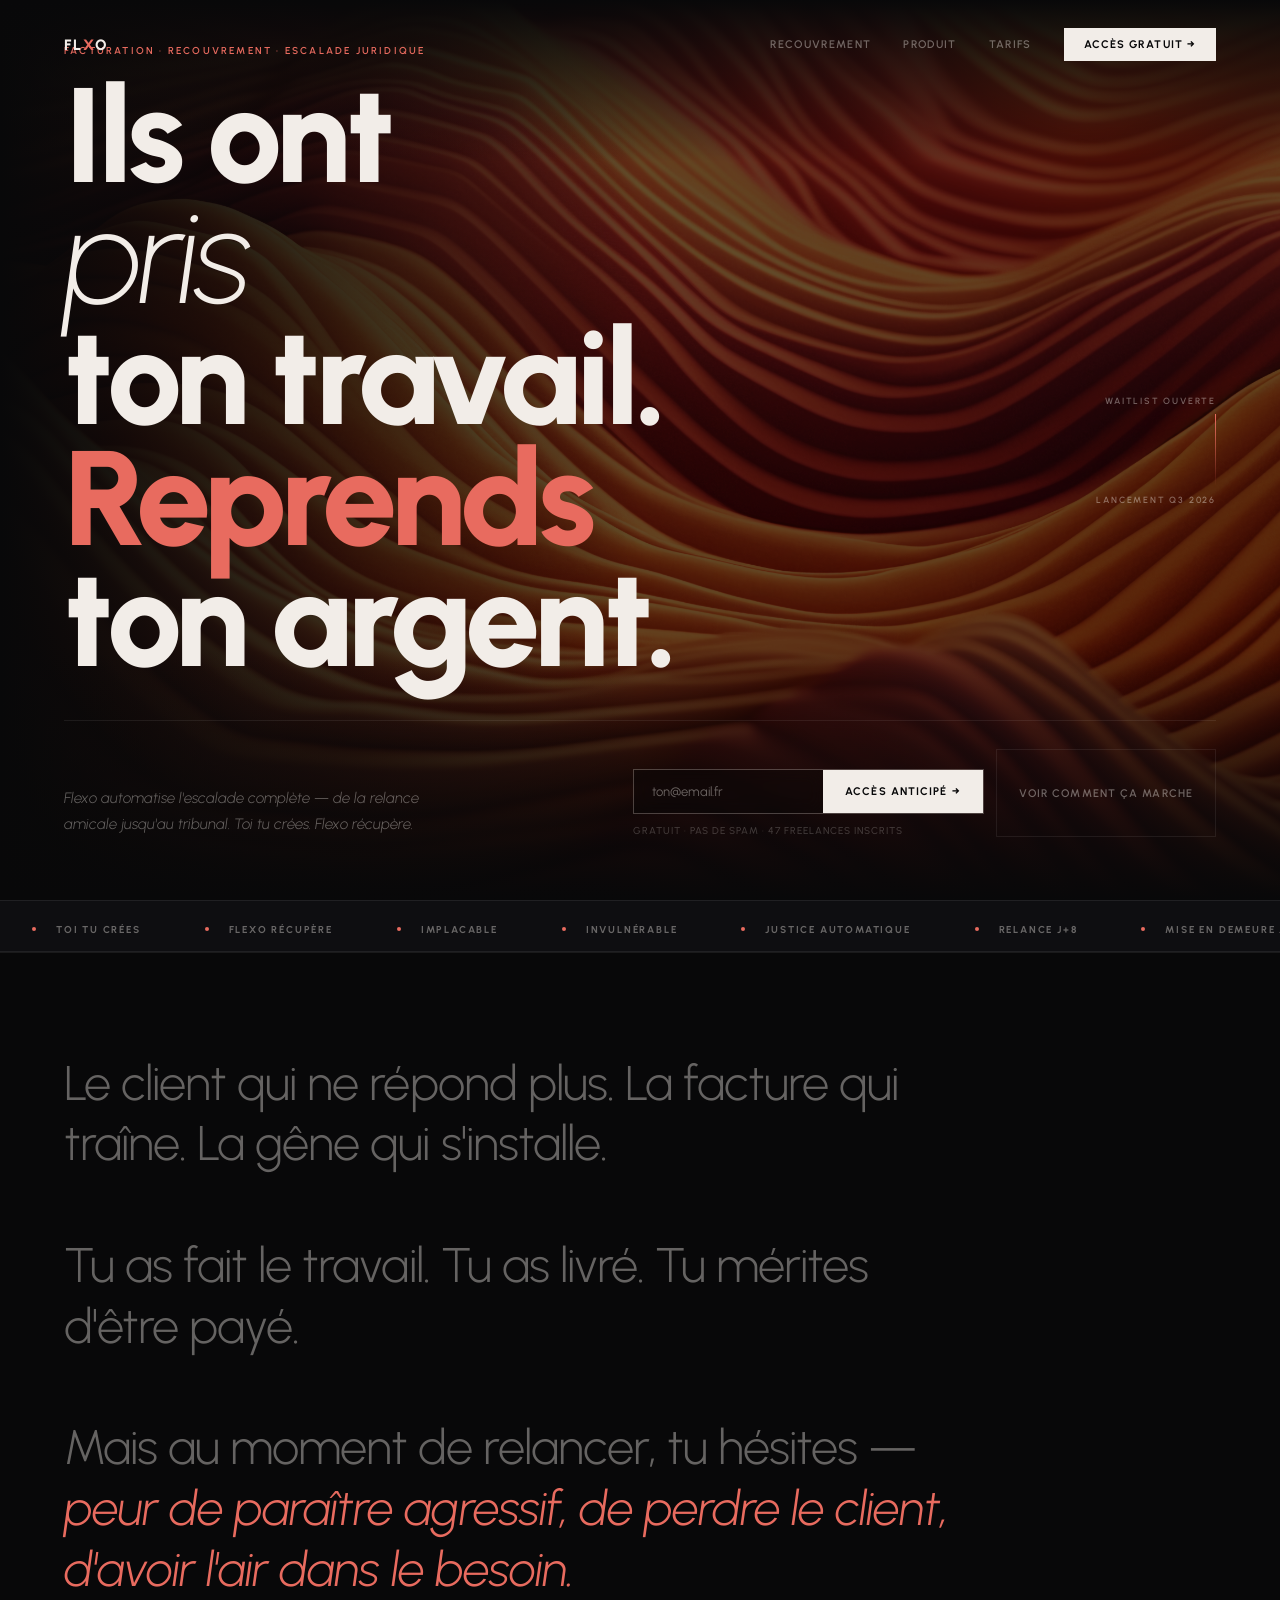
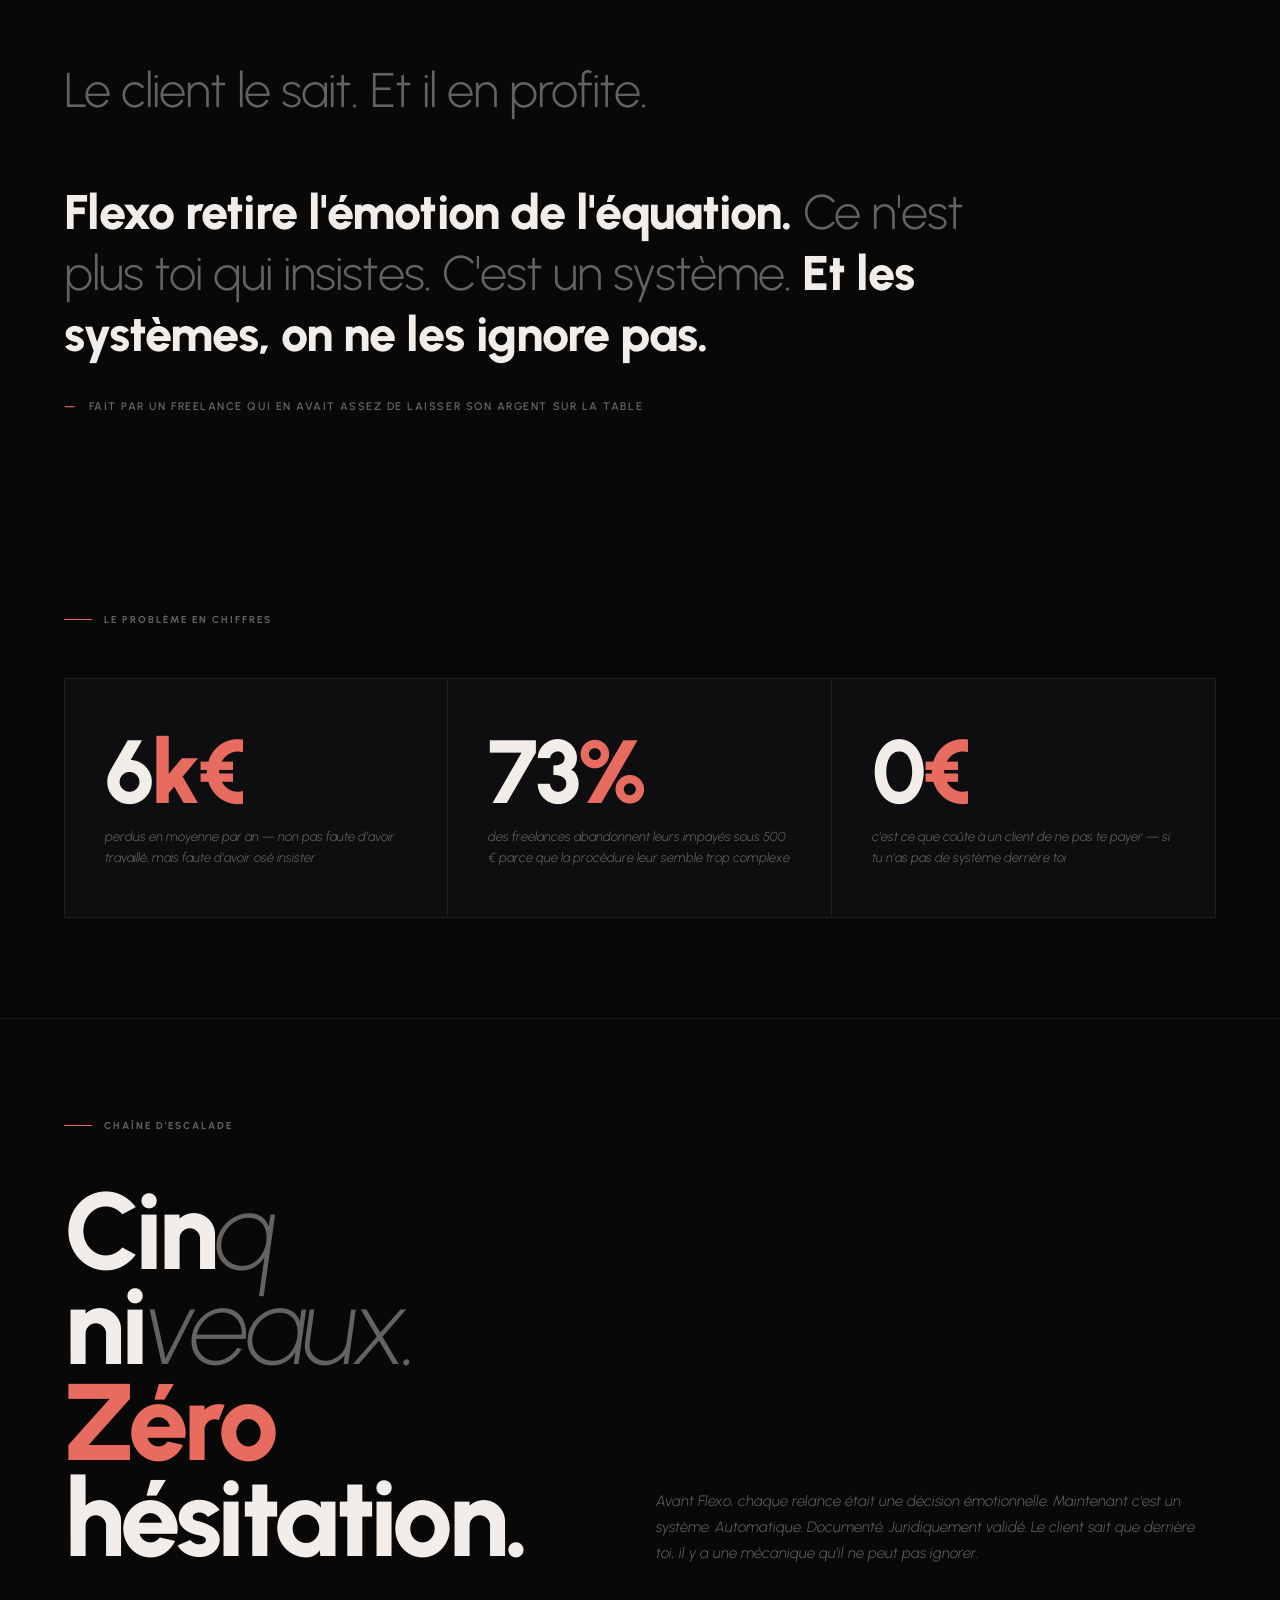
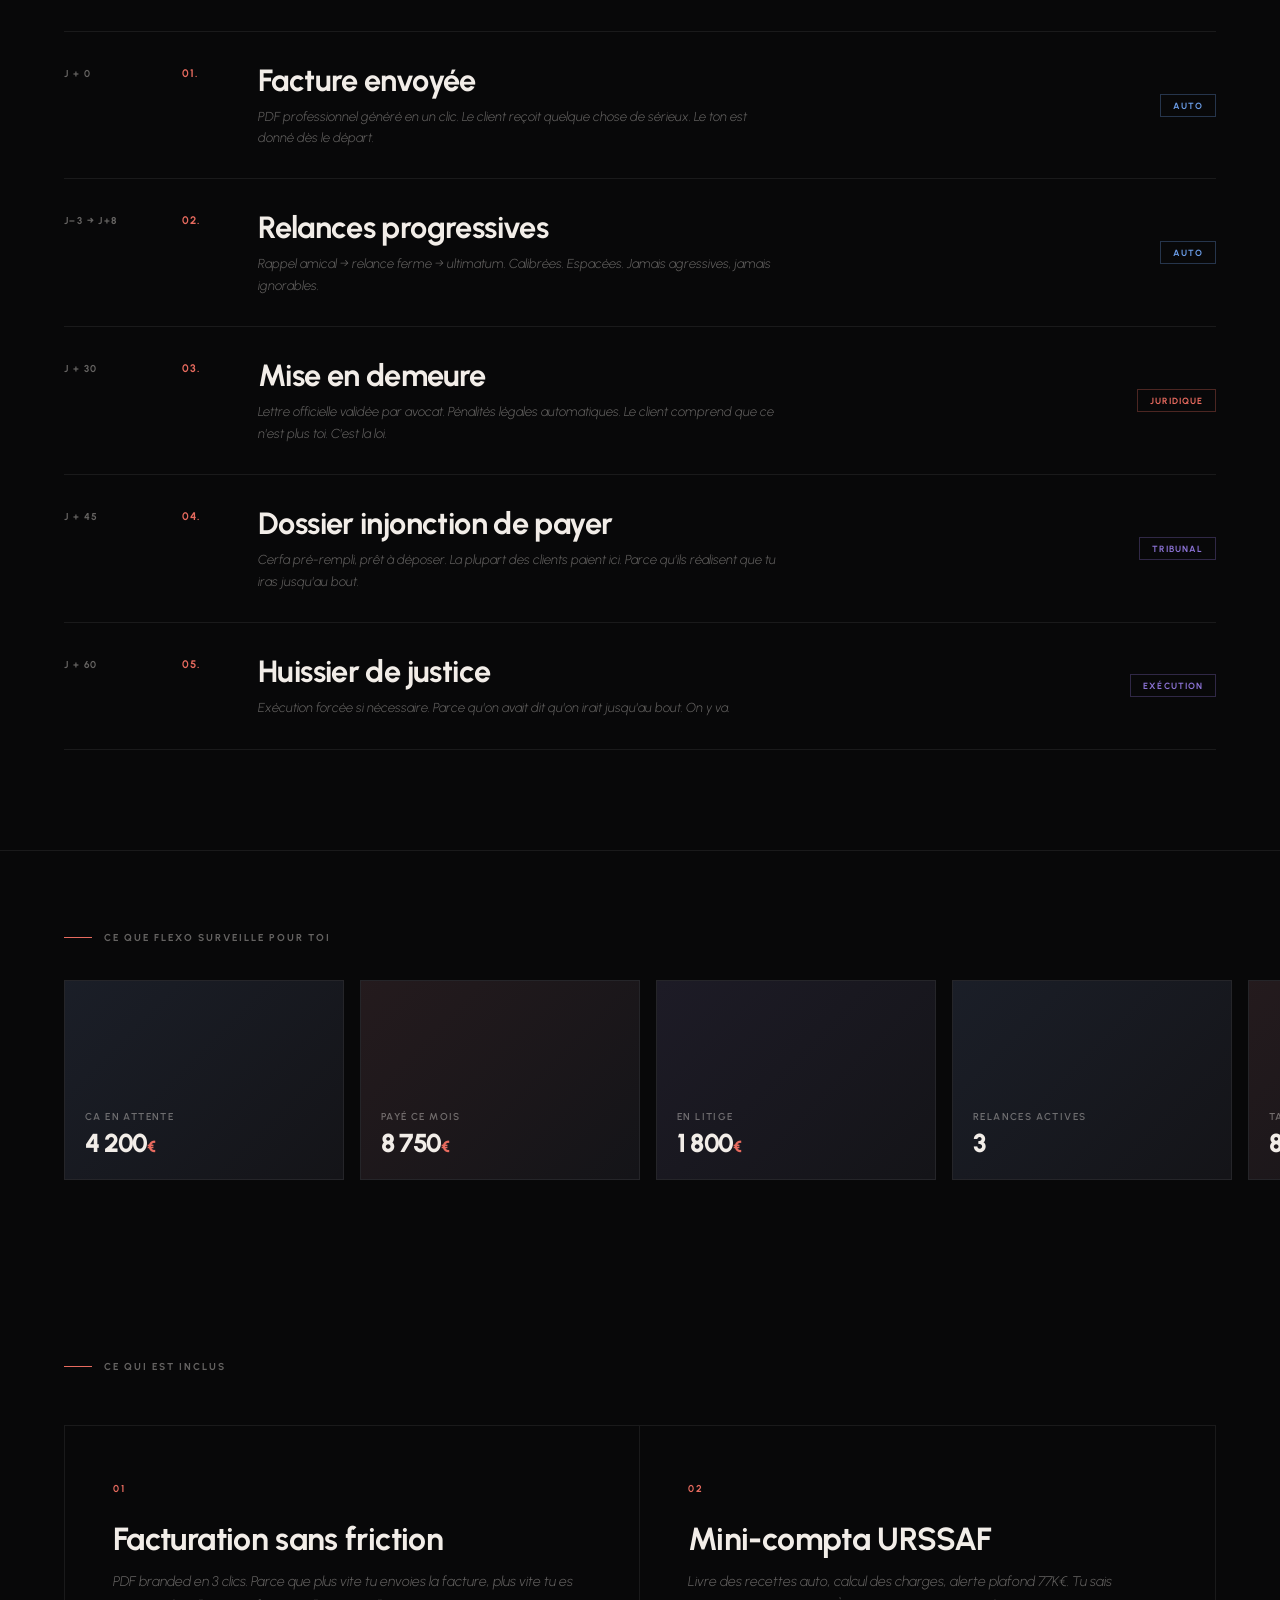
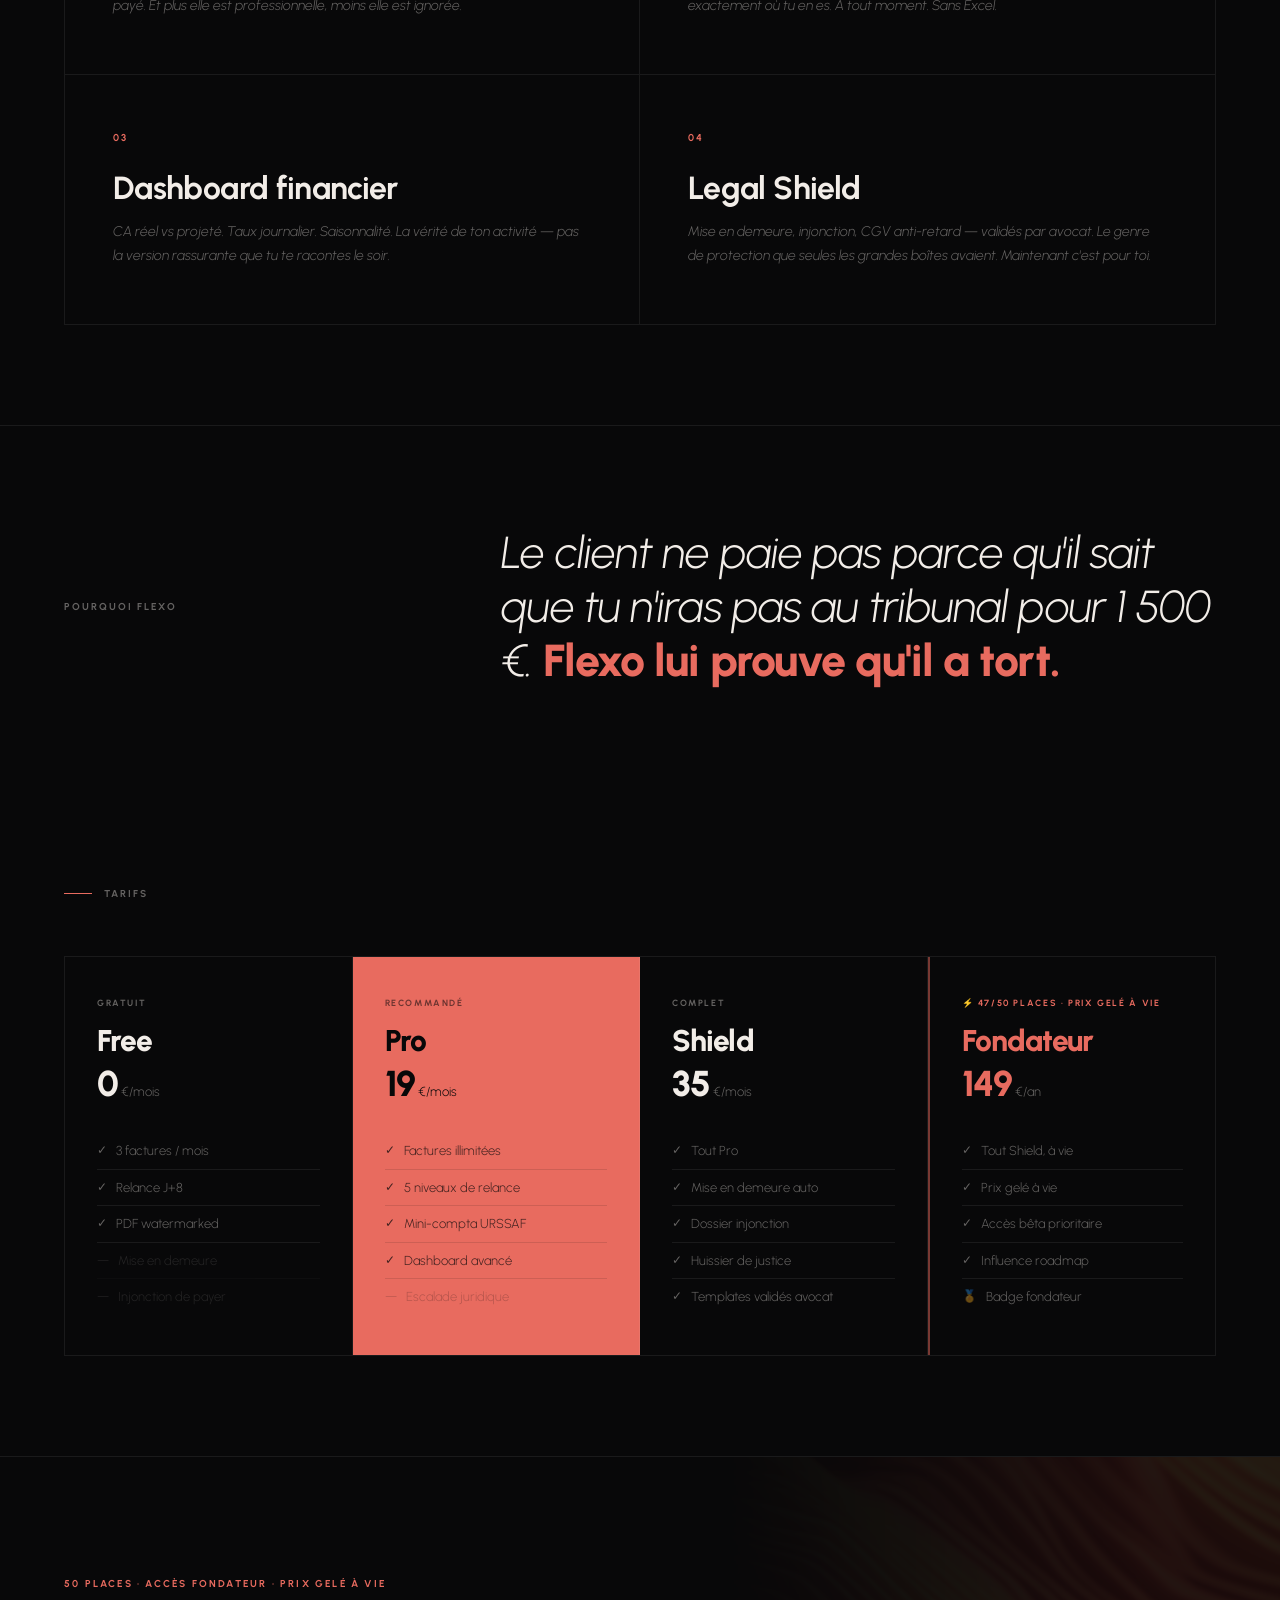
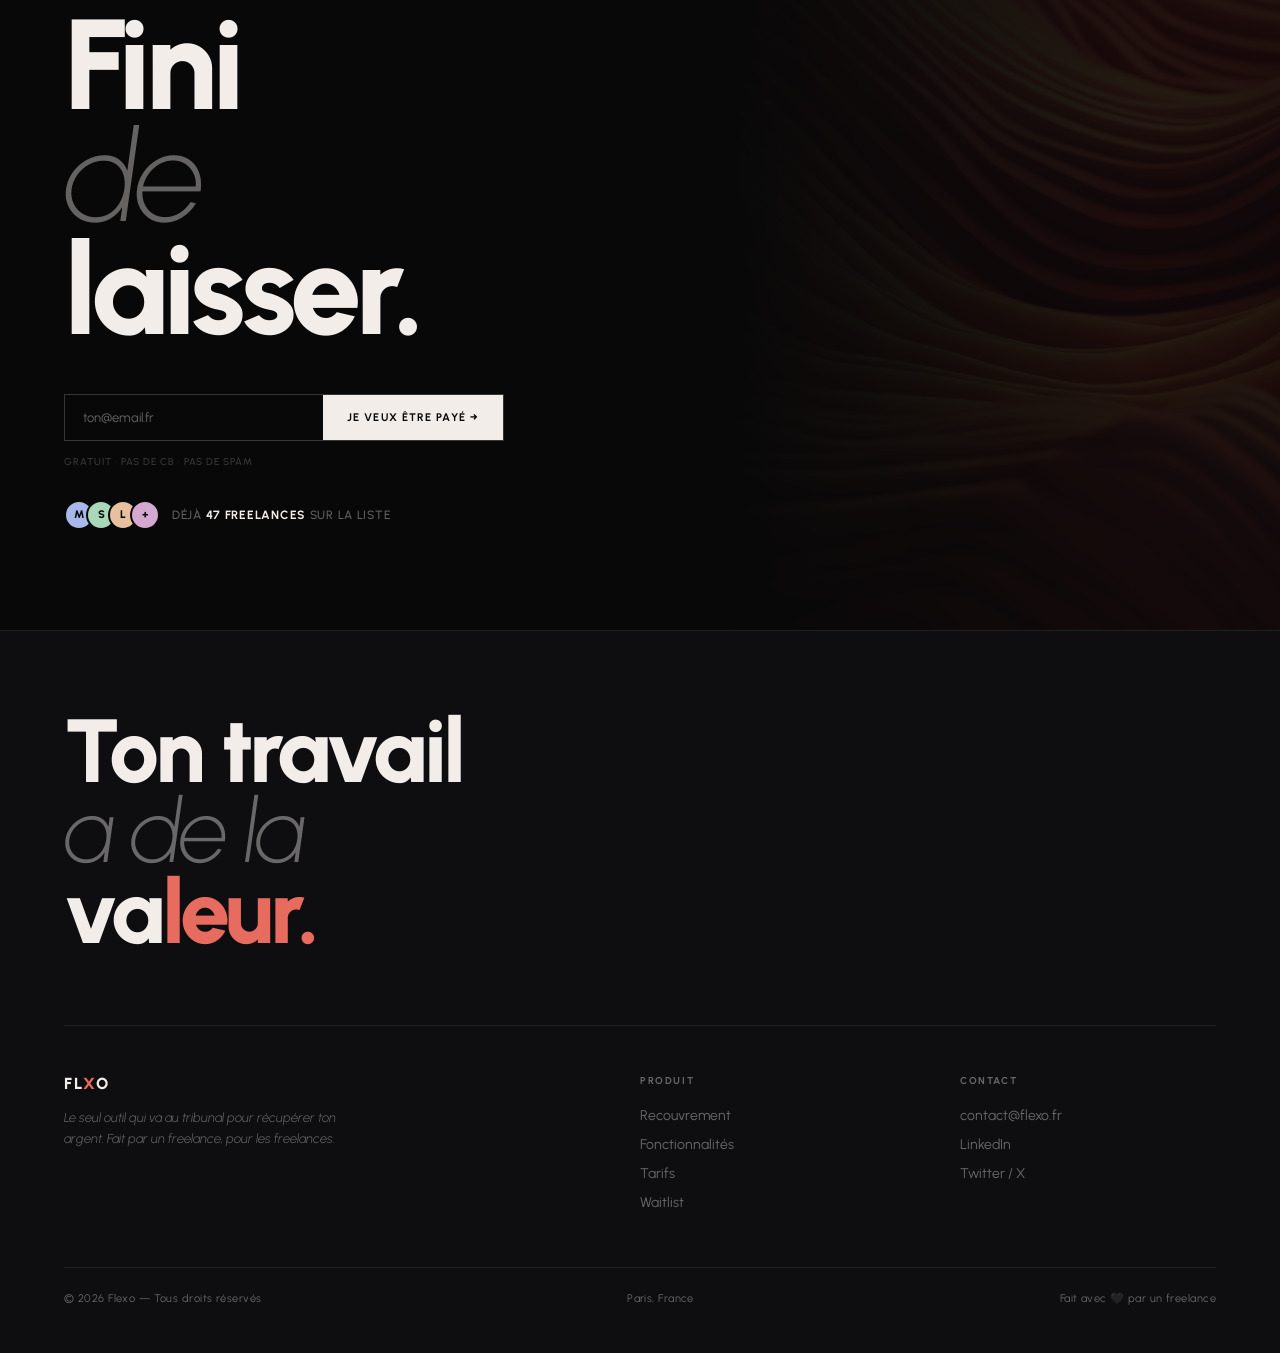
==== commit 037e554f: "Update index.html" ====
--- a/index.html
+++ b/index.html
@@ -63,17 +63,7 @@
         jusqu'au tribunal. Toi tu crées. Flexo récupère.
       </p>
       <div class="hero-actions">
-        <button type="button" class="btn-primary btn-fill" data-scroll="waitlist">
-          Réserver ma place →
-        </button>
-        <button type="button" class="btn-line" data-scroll="escalade">
-          Voir comment ça marche
-        </button>
-      </div>
-    </div>
-
-    <!-- Formulaire hero -->
-    <form class="hero-waitlist-form r delay-5" id="heroWaitlistForm" novalidate>
+<form class="hero-waitlist-form r delay-5" id="heroWaitlistForm" novalidate>
       <div class="hero-waitlist-row">
         <input type="email" id="heroEmailInput" placeholder="ton@email.fr" autocomplete="email" aria-label="Adresse e-mail"/>
         <button type="submit" class="btn-primary btn-fill">Accès anticipé →</button>
@@ -83,6 +73,11 @@
         ✓ Inscription confirmée — on te tient au courant.
       </p>
     </form>
+        <button type="button" class="btn-line" data-scroll="escalade">
+          Voir comment ça marche
+        </button>
+      </div>
+    </div>
   </div>
 </section>
 
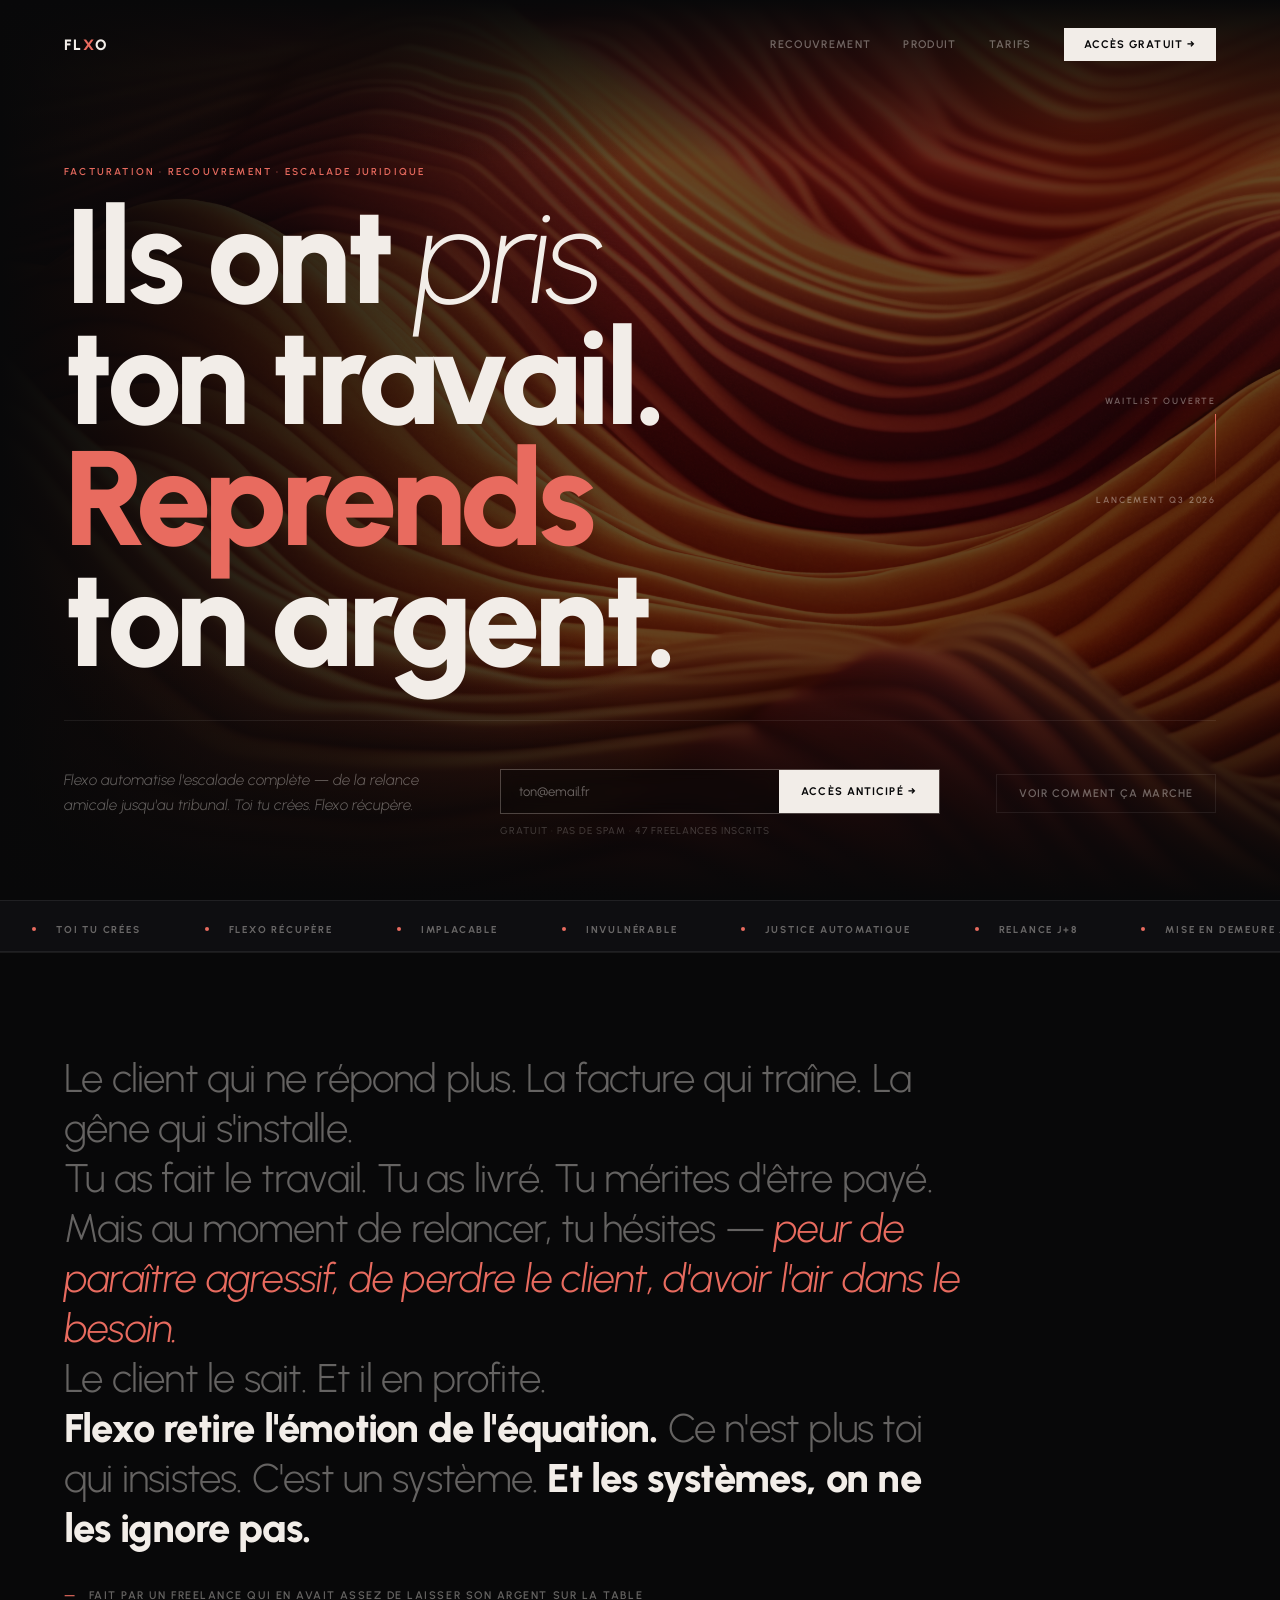
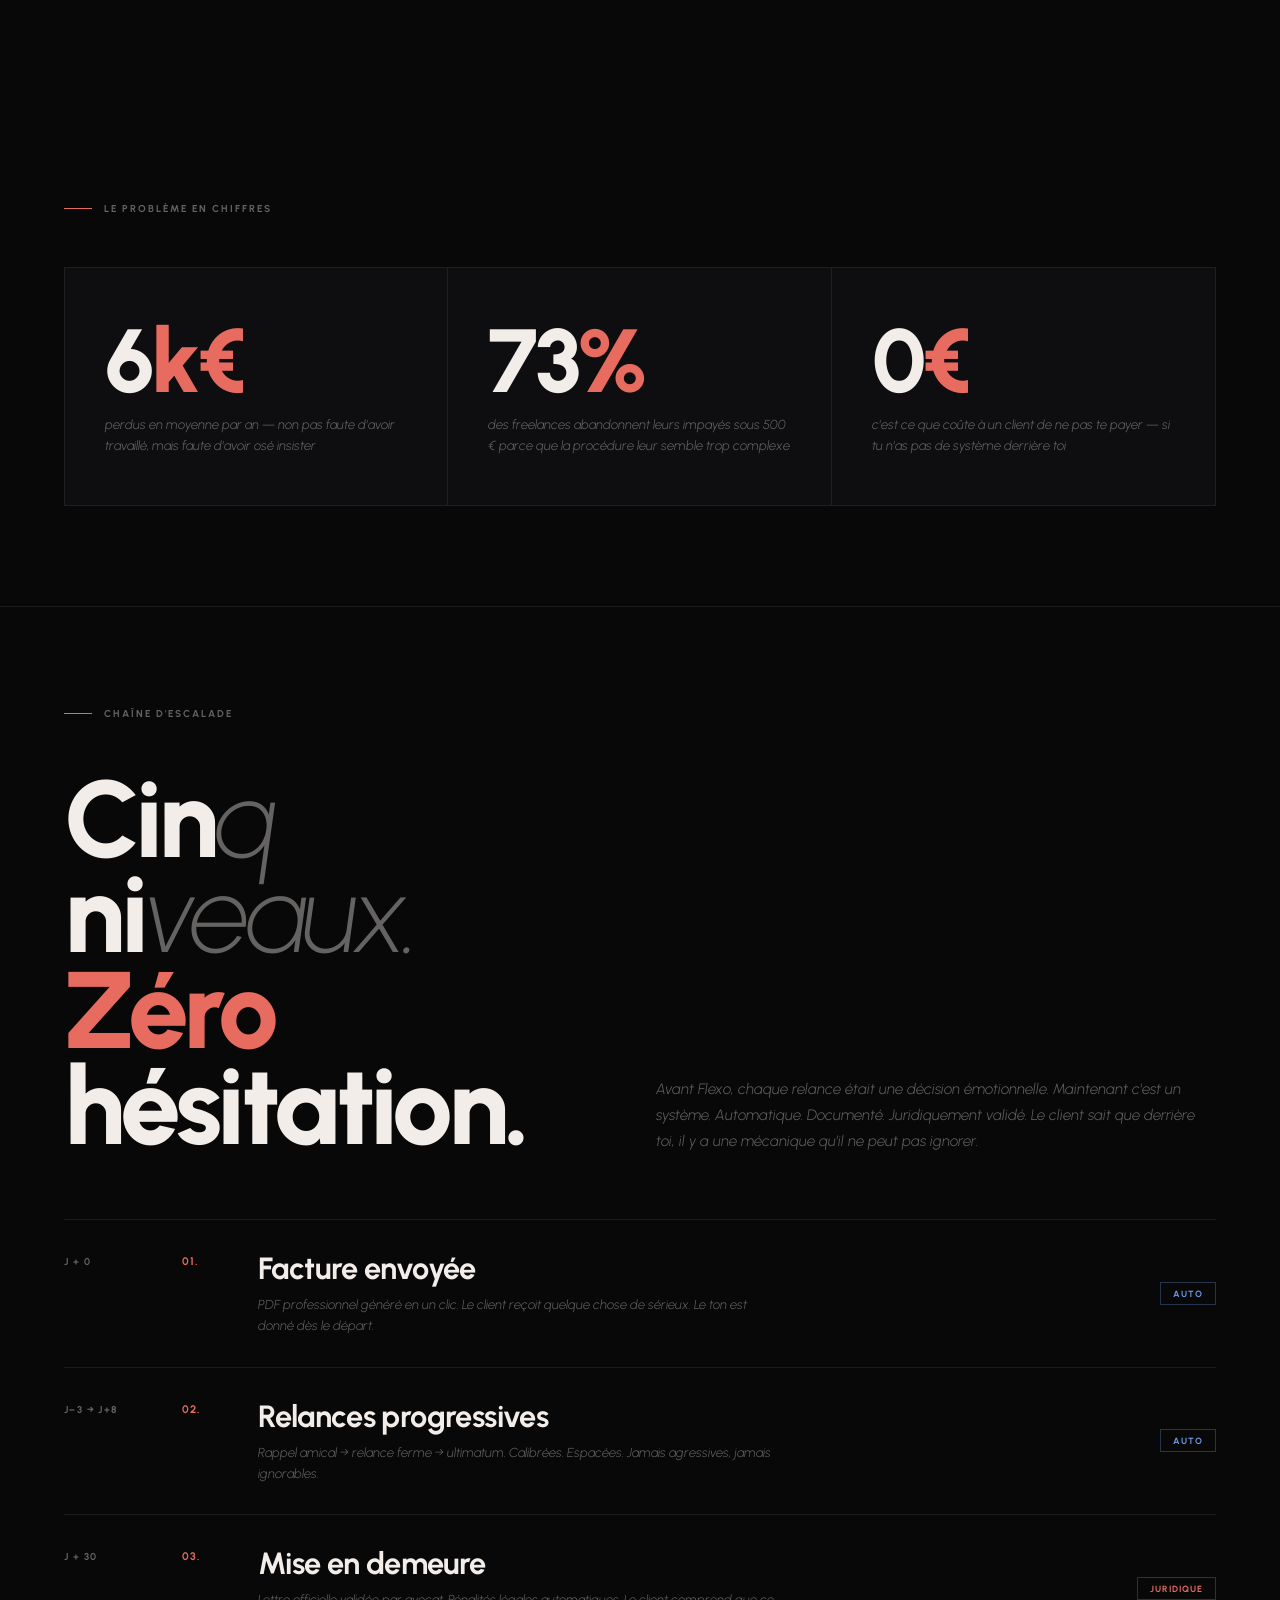
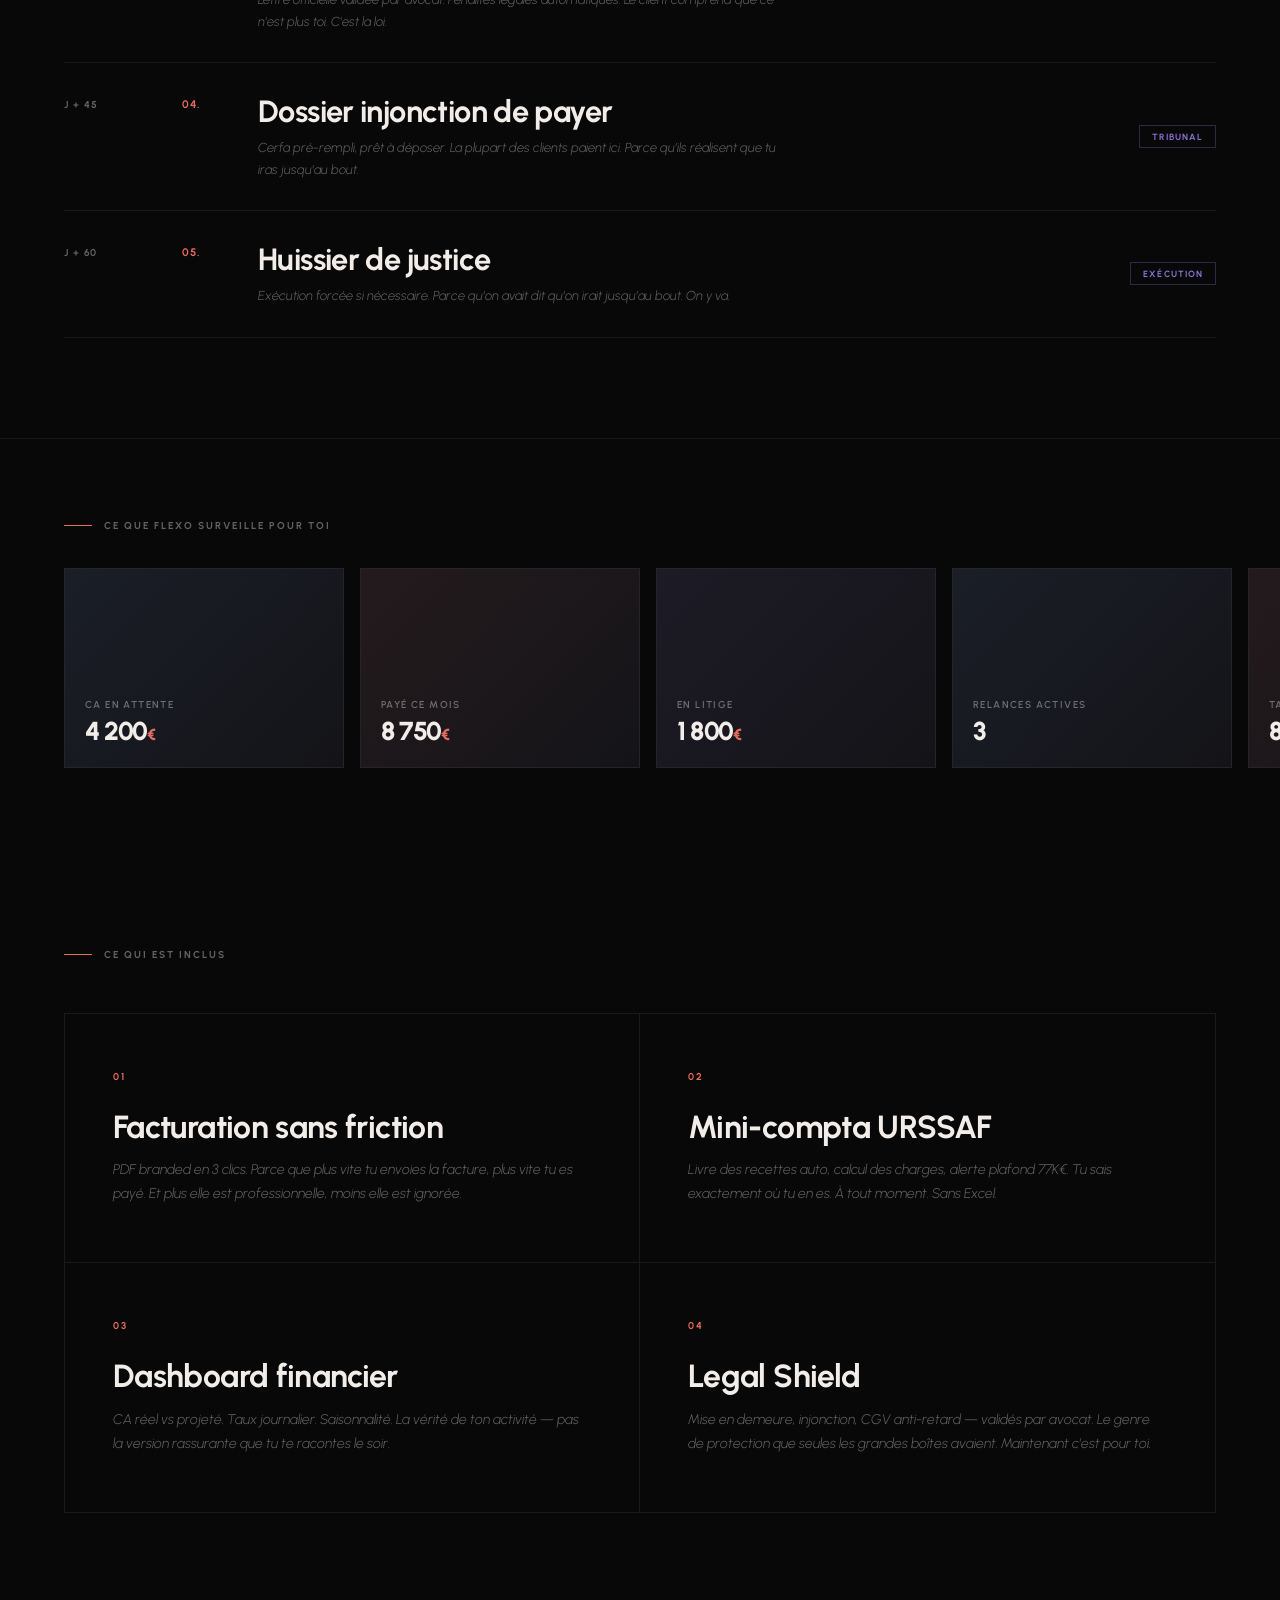
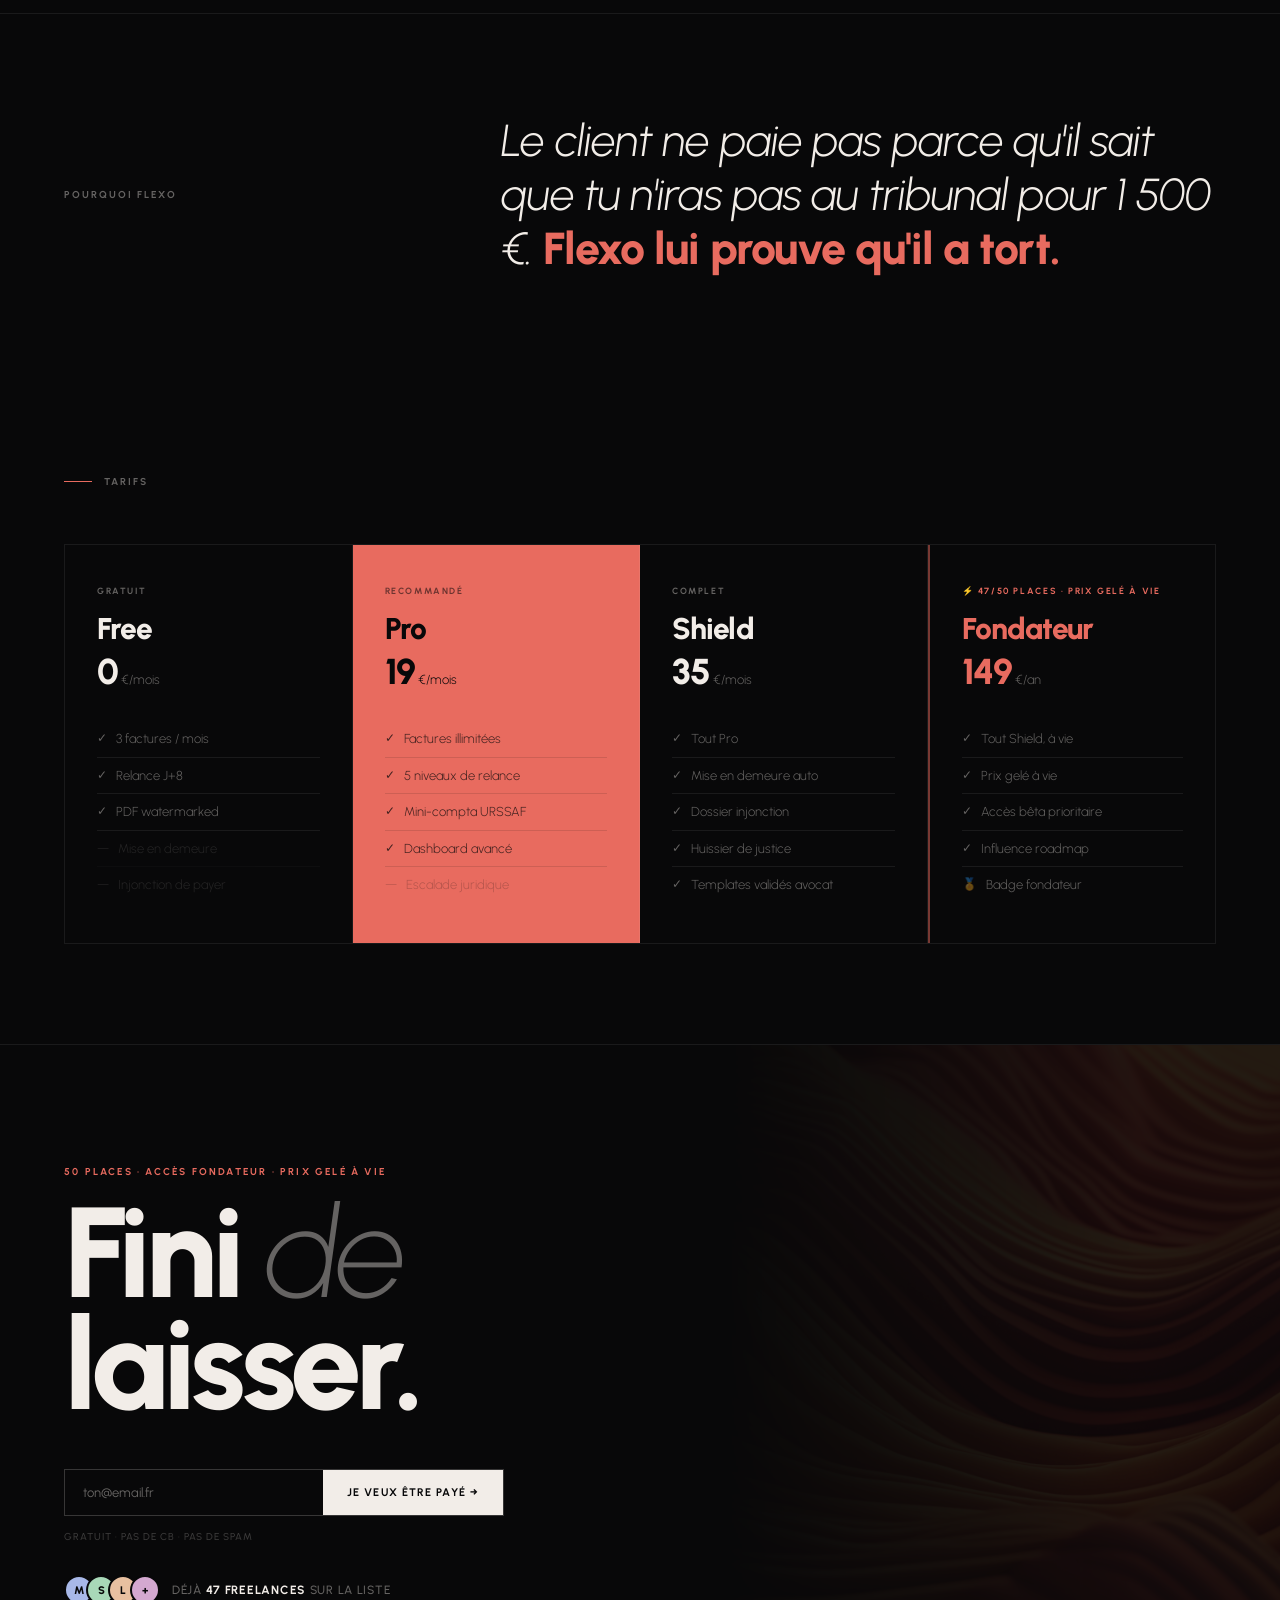
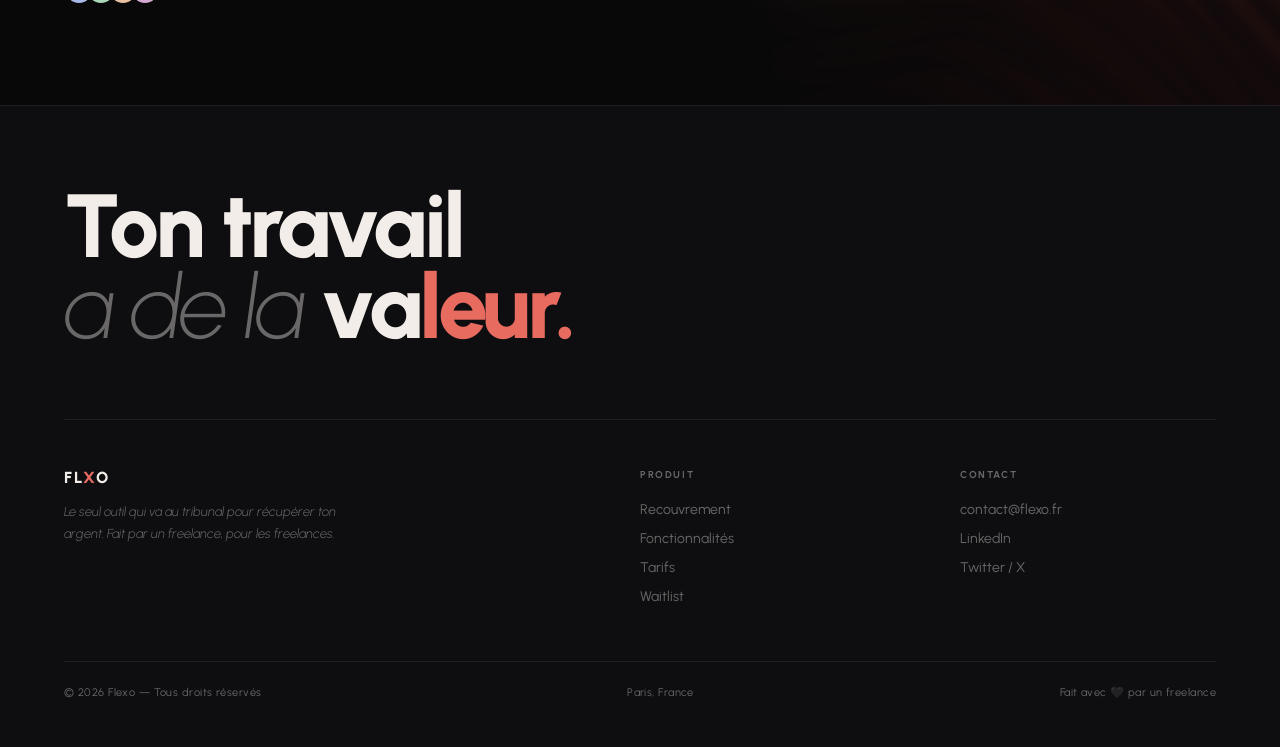
==== commit 857cf39b: "wip" ====
--- a/index.html
+++ b/index.html
@@ -1,407 +1,455 @@
-<!DOCTYPE html>
+<!doctype html>
 <html lang="fr">
-<head>
-  <meta charset="UTF-8"/>
-  <meta name="viewport" content="width=device-width, initial-scale=1.0"/>
-  <title>Flexo — Reprends ton argent</title>
-  <link rel="preconnect" href="https://fonts.googleapis.com" crossorigin/>
-  <link href="https://fonts.googleapis.com/css2?family=Urbanist:ital,wght@0,200;0,300;0,400;0,500;0,700;0,800;0,900;1,200;1,300;1,700&display=swap" rel="stylesheet"/>
-  <link rel="stylesheet" href="style.css"/>
-</head>
-<body>
-
-<!-- PRELOADER -->
-<div id="preloader" role="progressbar" aria-valuemin="0" aria-valuemax="100" aria-valuenow="0">
-  <div class="pre-top">Flexo — Recouvrement automatisé</div>
-  <div class="pre-center">
-    <div class="pre-num" id="preNum">0</div>
-  </div>
-  <div>
-    <div class="pre-bar-wrap"><div class="pre-bar" id="preBar"></div></div>
-    <div class="pre-bottom">
-      <span>Chargement</span>
-      <span id="preLabel">Initialisation...</span>
+  <head>
+    <meta charset="UTF-8" />
+    <meta name="viewport" content="width=device-width, initial-scale=1.0" />
+    <title>Flexo — Reprends ton argent</title>
+    <link rel="preconnect" href="https://fonts.googleapis.com" crossorigin />
+    <link
+      href="https://fonts.googleapis.com/css2?family=Urbanist:ital,wght@0,200;0,300;0,400;0,500;0,700;0,800;0,900;1,200;1,300;1,700&display=swap"
+      rel="stylesheet"
+    />
+    <link rel="stylesheet" href="style.css" />
+  </head>
+  <body>
+    <!-- PRELOADER -->
+    <div
+      id="preloader"
+      role="progressbar"
+      aria-valuemin="0"
+      aria-valuemax="100"
+      aria-valuenow="0"
+    >
+      <div class="pre-top">Flexo — Recouvrement automatisé</div>
+      <div class="pre-center">
+        <div class="pre-num" id="preNum">0</div>
+      </div>
+      <div>
+        <div class="pre-bar-wrap"><div class="pre-bar" id="preBar"></div></div>
+        <div class="pre-bottom">
+          <span>Chargement</span>
+          <span id="preLabel">Initialisation...</span>
+        </div>
+      </div>
     </div>
-  </div>
-</div>
-
-<!-- NAV -->
-<nav aria-label="Navigation principale">
-  <a class="nav-logo" href="#">FL<span class="accent">X</span>O</a>
-  <div class="nav-right">
-    <a class="nav-link" href="#escalade">Recouvrement</a>
-    <a class="nav-link" href="#produit">Produit</a>
-    <a class="nav-link" href="#tarifs">Tarifs</a>
-    <button type="button" class="btn-primary nav-btn" data-scroll="waitlist">
-      Accès gratuit →
-    </button>
-  </div>
-</nav>
-
-<!-- HERO -->
-<section class="hero">
-  <div class="hero-bg" id="heroBg" aria-hidden="true"></div>
-
-  <div class="hero-meta" aria-hidden="true">
-    <div class="hero-meta-item">Waitlist ouverte</div>
-    <div class="hero-meta-line"></div>
-    <div class="hero-meta-item">Lancement Q3 2026</div>
-  </div>
-
-  <div class="hero-content">
-    <div class="hero-eyebrow r">Facturation · Recouvrement · Escalade juridique</div>
-    <h1 class="r delay-1">
-      Ils ont<br>
-      <span class="light">pris</span><br>
-      ton travail.<br>
-      <span class="coral">Reprends</span><br>
-      ton argent.
-    </h1>
-    <div class="hero-bottom r delay-3">
-      <p class="hero-sub">
-        Flexo automatise l'escalade complète — de la relance amicale
-        jusqu'au tribunal. Toi tu crées. Flexo récupère.
+
+    <!-- NAV -->
+    <nav aria-label="Navigation principale">
+      <a class="nav-logo" href="#">FL<span class="accent">X</span>O</a>
+      <div class="nav-right">
+        <a class="nav-link" href="#escalade">Recouvrement</a>
+        <a class="nav-link" href="#produit">Produit</a>
+        <a class="nav-link" href="#tarifs">Tarifs</a>
+        <button
+          type="button"
+          class="btn-primary nav-btn"
+          data-scroll="waitlist"
+        >
+          Accès gratuit →
+        </button>
+      </div>
+    </nav>
+
+    <!-- HERO -->
+    <section class="hero">
+      <div class="hero-bg" id="heroBg" aria-hidden="true"></div>
+
+      <div class="hero-meta" aria-hidden="true">
+        <div class="hero-meta-item">Waitlist ouverte</div>
+        <div class="hero-meta-line"></div>
+        <div class="hero-meta-item">Lancement Q3 2026</div>
+      </div>
+
+      <div class="hero-content">
+        <div class="hero-eyebrow r">
+          Facturation · Recouvrement · Escalade juridique
+        </div>
+        <h1 class="r delay-1">
+          Ils ont
+          <span class="light">pris</span><br />
+          ton travail.<br />
+          <span class="coral">Reprends</span><br />
+          ton argent.
+        </h1>
+        <div class="hero-bottom r delay-3">
+          <p class="hero-sub">
+            Flexo automatise l'escalade complète — de la relance amicale
+            jusqu'au tribunal. Toi tu crées. Flexo récupère.
+          </p>
+          <form
+            class="hero-waitlist-form r delay-5"
+            id="heroWaitlistForm"
+            novalidate
+          >
+            <div class="hero-waitlist-row">
+              <input
+                type="email"
+                id="heroEmailInput"
+                placeholder="ton@email.fr"
+                autocomplete="email"
+                aria-label="Adresse e-mail"
+              />
+              <button type="submit" class="btn-primary btn-fill">
+                Accès anticipé →
+              </button>
+            </div>
+            <p class="hero-wl-note">
+              Gratuit · Pas de spam · 47 freelances inscrits
+            </p>
+            <p
+              class="wl-success hero-wl-success"
+              id="heroWlSuccess"
+              role="status"
+            >
+              ✓ Inscription confirmée — on te tient au courant.
+            </p>
+          </form>
+          <div class="hero-actions">
+            <button type="button" class="btn-line" data-scroll="escalade">
+              Voir comment ça marche
+            </button>
+          </div>
+        </div>
+      </div>
+    </section>
+
+    <!-- MARQUEE -->
+    <div class="marquee" aria-hidden="true">
+      <div class="marquee-track" id="marqueeTrack"></div>
+    </div>
+
+    <!-- INTRO EDITORIAL -->
+    <section class="intro-section r">
+      <p class="intro-text">
+        Le client qui ne répond plus. La facture qui traîne. La gêne qui
+        s'installe.<br />
+        Tu as fait le travail. Tu as livré. Tu mérites d'être payé.<br />
+        Mais au moment de relancer, tu hésites —
+        <em
+          >peur de paraître agressif, de perdre le client, d'avoir l'air dans le
+          besoin.</em
+        ><br />
+        Le client le sait. Et il en profite.<br />
+        <strong>Flexo retire l'émotion de l'équation.</strong>
+        Ce n'est plus toi qui insistes. C'est un système.
+        <strong>Et les systèmes, on ne les ignore pas.</strong>
       </p>
-      <div class="hero-actions">
-<form class="hero-waitlist-form r delay-5" id="heroWaitlistForm" novalidate>
-      <div class="hero-waitlist-row">
-        <input type="email" id="heroEmailInput" placeholder="ton@email.fr" autocomplete="email" aria-label="Adresse e-mail"/>
-        <button type="submit" class="btn-primary btn-fill">Accès anticipé →</button>
-      </div>
-      <p class="hero-wl-note">Gratuit · Pas de spam · 47 freelances inscrits</p>
-      <p class="wl-success hero-wl-success" id="heroWlSuccess" role="status">
-        ✓ Inscription confirmée — on te tient au courant.
-      </p>
-    </form>
-        <button type="button" class="btn-line" data-scroll="escalade">
-          Voir comment ça marche
-        </button>
-      </div>
+      <div class="intro-byline">
+        Fait par un freelance qui en avait assez de laisser son argent sur la
+        table
+      </div>
+    </section>
+
+    <!-- STATS -->
+    <section class="section r">
+      <div class="section-label">Le problème en chiffres</div>
+      <div class="stats-strip">
+        <div class="stat-block">
+          <div class="stat-big">6<span class="unit">k€</span></div>
+          <div class="stat-sub">
+            perdus en moyenne par an — non pas faute d'avoir travaillé, mais
+            faute d'avoir osé insister
+          </div>
+        </div>
+        <div class="stat-block">
+          <div class="stat-big">73<span class="unit">%</span></div>
+          <div class="stat-sub">
+            des freelances abandonnent leurs impayés sous 500 € parce que la
+            procédure leur semble trop complexe
+          </div>
+        </div>
+        <div class="stat-block">
+          <div class="stat-big">0<span class="unit">€</span></div>
+          <div class="stat-sub">
+            c'est ce que coûte à un client de ne pas te payer — si tu n'as pas
+            de système derrière toi
+          </div>
+        </div>
+      </div>
+    </section>
+
+    <!-- ESCALADE -->
+    <section class="section" id="escalade">
+      <div class="escalade-heading r">
+        <div>
+          <div class="section-label">Chaîne d'escalade</div>
+          <div class="esc-big-title">
+            Cin<span class="light">q</span><br />
+            ni<span class="light">veaux.</span><br />
+            <span class="coral">Zéro</span><br />
+            hésitation.
+          </div>
+        </div>
+        <p class="esc-intro-copy r delay-1">
+          Avant Flexo, chaque relance était une décision émotionnelle.
+          Maintenant c'est un système. Automatique. Documenté. Juridiquement
+          validé. Le client sait que derrière toi, il y a une mécanique qu'il ne
+          peut pas ignorer.
+        </p>
+      </div>
+
+      <div class="esc-rows r delay-2">
+        <div class="esc-row">
+          <div class="esc-timing">J + 0</div>
+          <div class="esc-index">01.</div>
+          <div>
+            <div class="esc-name">Facture envoyée</div>
+            <div class="esc-desc">
+              PDF professionnel généré en un clic. Le client reçoit quelque
+              chose de sérieux. Le ton est donné dès le départ.
+            </div>
+          </div>
+          <span class="esc-pill pill-a">Auto</span>
+        </div>
+        <div class="esc-row">
+          <div class="esc-timing">J−3 → J+8</div>
+          <div class="esc-index">02.</div>
+          <div>
+            <div class="esc-name">Relances progressives</div>
+            <div class="esc-desc">
+              Rappel amical → relance ferme → ultimatum. Calibrées. Espacées.
+              Jamais agressives, jamais ignorables.
+            </div>
+          </div>
+          <span class="esc-pill pill-a">Auto</span>
+        </div>
+        <div class="esc-row">
+          <div class="esc-timing">J + 30</div>
+          <div class="esc-index">03.</div>
+          <div>
+            <div class="esc-name">Mise en demeure</div>
+            <div class="esc-desc">
+              Lettre officielle validée par avocat. Pénalités légales
+              automatiques. Le client comprend que ce n'est plus toi. C'est la
+              loi.
+            </div>
+          </div>
+          <span class="esc-pill pill-j">Juridique</span>
+        </div>
+        <div class="esc-row">
+          <div class="esc-timing">J + 45</div>
+          <div class="esc-index">04.</div>
+          <div>
+            <div class="esc-name">Dossier injonction de payer</div>
+            <div class="esc-desc">
+              Cerfa pré-rempli, prêt à déposer. La plupart des clients paient
+              ici. Parce qu'ils réalisent que tu iras jusqu'au bout.
+            </div>
+          </div>
+          <span class="esc-pill pill-t">Tribunal</span>
+        </div>
+        <div class="esc-row">
+          <div class="esc-timing">J + 60</div>
+          <div class="esc-index">05.</div>
+          <div>
+            <div class="esc-name">Huissier de justice</div>
+            <div class="esc-desc">
+              Exécution forcée si nécessaire. Parce qu'on avait dit qu'on irait
+              jusqu'au bout. On y va.
+            </div>
+          </div>
+          <span class="esc-pill pill-t">Exécution</span>
+        </div>
+      </div>
+    </section>
+
+    <!-- PHOTO STRIP -->
+    <div class="photo-strip r" aria-hidden="true">
+      <div class="strip-label">Ce que Flexo surveille pour toi</div>
+      <div class="strip-track" id="stripTrack"></div>
     </div>
-  </div>
-</section>
-
-<!-- MARQUEE -->
-<div class="marquee" aria-hidden="true">
-  <div class="marquee-track" id="marqueeTrack"></div>
-</div>
-
-<!-- INTRO EDITORIAL -->
-<section class="intro-section r">
-  <p class="intro-text">
-    Le client qui ne répond plus. La facture qui traîne.
-    La gêne qui s'installe.<br><br>
-    Tu as fait le travail. Tu as livré. Tu mérites d'être payé.<br><br>
-    Mais au moment de relancer, tu hésites —
-    <em>peur de paraître agressif, de perdre le client, d'avoir l'air dans le besoin.</em><br><br>
-    Le client le sait. Et il en profite.<br><br>
-    <strong>Flexo retire l'émotion de l'équation.</strong>
-    Ce n'est plus toi qui insistes. C'est un système.
-    <strong>Et les systèmes, on ne les ignore pas.</strong>
-  </p>
-  <div class="intro-byline">
-    Fait par un freelance qui en avait assez de laisser son argent sur la table
-  </div>
-</section>
-
-<!-- STATS -->
-<section class="section r">
-  <div class="section-label">Le problème en chiffres</div>
-  <div class="stats-strip">
-    <div class="stat-block">
-      <div class="stat-big">6<span class="unit">k€</span></div>
-      <div class="stat-sub">
-        perdus en moyenne par an — non pas faute d'avoir travaillé,
-        mais faute d'avoir osé insister
-      </div>
-    </div>
-    <div class="stat-block">
-      <div class="stat-big">73<span class="unit">%</span></div>
-      <div class="stat-sub">
-        des freelances abandonnent leurs impayés sous 500 €
-        parce que la procédure leur semble trop complexe
-      </div>
-    </div>
-    <div class="stat-block">
-      <div class="stat-big">0<span class="unit">€</span></div>
-      <div class="stat-sub">
-        c'est ce que coûte à un client de ne pas te payer —
-        si tu n'as pas de système derrière toi
-      </div>
-    </div>
-  </div>
-</section>
-
-<!-- ESCALADE -->
-<section class="section" id="escalade">
-  <div class="escalade-heading r">
-    <div>
-      <div class="section-label">Chaîne d'escalade</div>
-      <div class="esc-big-title">
-        Cin<span class="light">q</span><br>
-        ni<span class="light">veaux.</span><br>
-        <span class="coral">Zéro</span><br>
-        hésitation.
-      </div>
-    </div>
-    <p class="esc-intro-copy r delay-1">
-      Avant Flexo, chaque relance était une décision émotionnelle.
-      Maintenant c'est un système. Automatique. Documenté. Juridiquement
-      validé. Le client sait que derrière toi, il y a une mécanique
-      qu'il ne peut pas ignorer.
-    </p>
-  </div>
-
-  <div class="esc-rows r delay-2">
-    <div class="esc-row">
-      <div class="esc-timing">J + 0</div>
-      <div class="esc-index">01.</div>
-      <div>
-        <div class="esc-name">Facture envoyée</div>
-        <div class="esc-desc">
-          PDF professionnel généré en un clic. Le client reçoit quelque chose
-          de sérieux. Le ton est donné dès le départ.
-        </div>
-      </div>
-      <span class="esc-pill pill-a">Auto</span>
-    </div>
-    <div class="esc-row">
-      <div class="esc-timing">J−3 → J+8</div>
-      <div class="esc-index">02.</div>
-      <div>
-        <div class="esc-name">Relances progressives</div>
-        <div class="esc-desc">
-          Rappel amical → relance ferme → ultimatum.
-          Calibrées. Espacées. Jamais agressives, jamais ignorables.
-        </div>
-      </div>
-      <span class="esc-pill pill-a">Auto</span>
-    </div>
-    <div class="esc-row">
-      <div class="esc-timing">J + 30</div>
-      <div class="esc-index">03.</div>
-      <div>
-        <div class="esc-name">Mise en demeure</div>
-        <div class="esc-desc">
-          Lettre officielle validée par avocat. Pénalités légales automatiques.
-          Le client comprend que ce n'est plus toi. C'est la loi.
-        </div>
-      </div>
-      <span class="esc-pill pill-j">Juridique</span>
-    </div>
-    <div class="esc-row">
-      <div class="esc-timing">J + 45</div>
-      <div class="esc-index">04.</div>
-      <div>
-        <div class="esc-name">Dossier injonction de payer</div>
-        <div class="esc-desc">
-          Cerfa pré-rempli, prêt à déposer. La plupart des clients paient ici.
-          Parce qu'ils réalisent que tu iras jusqu'au bout.
-        </div>
-      </div>
-      <span class="esc-pill pill-t">Tribunal</span>
-    </div>
-    <div class="esc-row">
-      <div class="esc-timing">J + 60</div>
-      <div class="esc-index">05.</div>
-      <div>
-        <div class="esc-name">Huissier de justice</div>
-        <div class="esc-desc">
-          Exécution forcée si nécessaire. Parce qu'on avait dit qu'on irait
-          jusqu'au bout. On y va.
-        </div>
-      </div>
-      <span class="esc-pill pill-t">Exécution</span>
-    </div>
-  </div>
-</section>
-
-<!-- PHOTO STRIP -->
-<div class="photo-strip r" aria-hidden="true">
-  <div class="strip-label">Ce que Flexo surveille pour toi</div>
-  <div class="strip-track" id="stripTrack"></div>
-</div>
-
-<!-- PRODUIT -->
-<section class="section" id="produit">
-  <div class="section-label r">Ce qui est inclus</div>
-  <div class="features-split r delay-1">
-    <div class="feat-block">
-      <div class="feat-num">01</div>
-      <div class="feat-name">Facturation sans friction</div>
-      <div class="feat-desc">
-        PDF branded en 3 clics. Parce que plus vite tu envoies la facture,
-        plus vite tu es payé. Et plus elle est professionnelle,
-        moins elle est ignorée.
-      </div>
-    </div>
-    <div class="feat-block">
-      <div class="feat-num">02</div>
-      <div class="feat-name">Mini-compta URSSAF</div>
-      <div class="feat-desc">
-        Livre des recettes auto, calcul des charges, alerte plafond 77K€.
-        Tu sais exactement où tu en es. À tout moment. Sans Excel.
-      </div>
-    </div>
-    <div class="feat-block">
-      <div class="feat-num">03</div>
-      <div class="feat-name">Dashboard financier</div>
-      <div class="feat-desc">
-        CA réel vs projeté. Taux journalier. Saisonnalité.
-        La vérité de ton activité — pas la version rassurante
-        que tu te racontes le soir.
-      </div>
-    </div>
-    <div class="feat-block">
-      <div class="feat-num">04</div>
-      <div class="feat-name">Legal Shield</div>
-      <div class="feat-desc">
-        Mise en demeure, injonction, CGV anti-retard — validés par avocat.
-        Le genre de protection que seules les grandes boîtes avaient.
-        Maintenant c'est pour toi.
-      </div>
-    </div>
-  </div>
-</section>
-
-<!-- EDITORIAL QUOTE -->
-<section class="quote-section r">
-  <div class="quote-label">Pourquoi Flexo</div>
-  <blockquote class="quote-text">
-    Le client ne paie pas parce qu'il sait que tu n'iras pas au tribunal
-    pour 1 500 €. <strong>Flexo lui prouve qu'il a tort.</strong>
-  </blockquote>
-</section>
-
-<!-- PRICING -->
-<section class="section" id="tarifs">
-  <div class="section-label r">Tarifs</div>
-  <div class="pricing-wrap r delay-1">
-    <div class="p-card">
-      <div class="p-tier">Gratuit</div>
-      <div class="p-name">Free</div>
-      <div class="p-price"><strong>0</strong> €/mois</div>
-      <ul class="p-list">
-        <li><span class="ck">✓</span> 3 factures / mois</li>
-        <li><span class="ck">✓</span> Relance J+8</li>
-        <li><span class="ck">✓</span> PDF watermarked</li>
-        <li class="off"><span class="ck">—</span> Mise en demeure</li>
-        <li class="off"><span class="ck">—</span> Injonction de payer</li>
-      </ul>
-    </div>
-    <div class="p-card hot">
-      <div class="p-tier">Recommandé</div>
-      <div class="p-name">Pro</div>
-      <div class="p-price"><strong>19</strong> €/mois</div>
-      <ul class="p-list">
-        <li><span class="ck">✓</span> Factures illimitées</li>
-        <li><span class="ck">✓</span> 5 niveaux de relance</li>
-        <li><span class="ck">✓</span> Mini-compta URSSAF</li>
-        <li><span class="ck">✓</span> Dashboard avancé</li>
-        <li class="off"><span class="ck">—</span> Escalade juridique</li>
-      </ul>
-    </div>
-    <div class="p-card">
-      <div class="p-tier">Complet</div>
-      <div class="p-name">Shield</div>
-      <div class="p-price"><strong>35</strong> €/mois</div>
-      <ul class="p-list">
-        <li><span class="ck">✓</span> Tout Pro</li>
-        <li><span class="ck">✓</span> Mise en demeure auto</li>
-        <li><span class="ck">✓</span> Dossier injonction</li>
-        <li><span class="ck">✓</span> Huissier de justice</li>
-        <li><span class="ck">✓</span> Templates validés avocat</li>
-      </ul>
-    </div>
-    <div class="p-card p-card--founder">
-      <div class="p-tier">⚡ <span id="founderSpots">47</span>/50 places · Prix gelé à vie</div>
-      <div class="p-name">Fondateur</div>
-      <div class="p-price"><strong>149</strong> €/an</div>
-      <ul class="p-list">
-        <li><span class="ck">✓</span> Tout Shield, à vie</li>
-        <li><span class="ck">✓</span> Prix gelé à vie</li>
-        <li><span class="ck">✓</span> Accès bêta prioritaire</li>
-        <li><span class="ck">✓</span> Influence roadmap</li>
-        <li><span class="ck">🏅</span> Badge fondateur</li>
-      </ul>
-    </div>
-  </div>
-</section>
-
-<!-- CTA / WAITLIST -->
-<section class="cta-wrap" id="waitlist">
-  <div class="cta-bg-img" aria-hidden="true"></div>
-  <div class="cta-inner">
-    <div class="cta-overline r">50 places · Accès fondateur · Prix gelé à vie</div>
-    <h2 class="cta-heading r delay-1">
-      Fini<br>
-      <span class="light">de</span><br>
-      laisser.
-    </h2>
-    <form class="waitlist-form" id="waitlistForm" novalidate>
-      <div class="waitlist-row r delay-2">
-        <input type="email" id="emailInput" placeholder="ton@email.fr" autocomplete="email" aria-label="Adresse e-mail"/>
-        <button type="submit" class="btn-primary btn-submit">
-          Je veux être payé →
-        </button>
-      </div>
-      <p class="wl-note r delay-4">Gratuit · Pas de CB · Pas de spam</p>
-      <p class="wl-success" id="wlSuccess" role="status">
-        ✓ Inscription confirmée — on te tient au courant.
-      </p>
-    </form>
-    <div class="wl-avatars r delay-5">
-      <div class="avs" aria-hidden="true">
-        <div class="av" style="background:#a8b8e8">M</div>
-        <div class="av" style="background:#a8d8b8">S</div>
-        <div class="av" style="background:#e8c0a0">L</div>
-        <div class="av" style="background:#d4a8d0">+</div>
-      </div>
-      <p class="wl-proof">Déjà <strong>47 freelances</strong> sur la liste</p>
-    </div>
-  </div>
-</section>
-
-<!-- FOOTER -->
-<footer>
-  <div class="footer-statement">
-    Ton travail<br>
-    <span class="light">a de la</span><br>
-    va<span class="coral">leur.</span>
-  </div>
-  <div class="footer-cols">
-    <div>
-      <div class="footer-brand">FL<span>X</span>O</div>
-      <p class="footer-tagline">
-        Le seul outil qui va au tribunal pour récupérer ton argent.
-        Fait par un freelance, pour les freelances.
-      </p>
-    </div>
-    <div class="footer-col">
-      <h5>Produit</h5>
-      <ul>
-        <li><a href="#escalade">Recouvrement</a></li>
-        <li><a href="#produit">Fonctionnalités</a></li>
-        <li><a href="#tarifs">Tarifs</a></li>
-        <li><a href="#waitlist">Waitlist</a></li>
-      </ul>
-    </div>
-    <div class="footer-col">
-      <h5>Contact</h5>
-      <ul>
-        <li><a href="mailto:contact@flexo.fr">contact@flexo.fr</a></li>
-        <li><a href="#" rel="noopener noreferrer">LinkedIn</a></li>
-        <li><a href="#" rel="noopener noreferrer">Twitter / X</a></li>
-      </ul>
-    </div>
-  </div>
-  <div class="footer-bottom">
-    <span class="footer-copy">© 2026 Flexo — Tous droits réservés</span>
-    <span class="footer-copy">Paris, France</span>
-    <span class="footer-copy">Fait avec 🖤 par un freelance</span>
-  </div>
-</footer>
-
-<script src="main.js"></script>
-</body>
+
+    <!-- PRODUIT -->
+    <section class="section" id="produit">
+      <div class="section-label r">Ce qui est inclus</div>
+      <div class="features-split r delay-1">
+        <div class="feat-block">
+          <div class="feat-num">01</div>
+          <div class="feat-name">Facturation sans friction</div>
+          <div class="feat-desc">
+            PDF branded en 3 clics. Parce que plus vite tu envoies la facture,
+            plus vite tu es payé. Et plus elle est professionnelle, moins elle
+            est ignorée.
+          </div>
+        </div>
+        <div class="feat-block">
+          <div class="feat-num">02</div>
+          <div class="feat-name">Mini-compta URSSAF</div>
+          <div class="feat-desc">
+            Livre des recettes auto, calcul des charges, alerte plafond 77K€. Tu
+            sais exactement où tu en es. À tout moment. Sans Excel.
+          </div>
+        </div>
+        <div class="feat-block">
+          <div class="feat-num">03</div>
+          <div class="feat-name">Dashboard financier</div>
+          <div class="feat-desc">
+            CA réel vs projeté. Taux journalier. Saisonnalité. La vérité de ton
+            activité — pas la version rassurante que tu te racontes le soir.
+          </div>
+        </div>
+        <div class="feat-block">
+          <div class="feat-num">04</div>
+          <div class="feat-name">Legal Shield</div>
+          <div class="feat-desc">
+            Mise en demeure, injonction, CGV anti-retard — validés par avocat.
+            Le genre de protection que seules les grandes boîtes avaient.
+            Maintenant c'est pour toi.
+          </div>
+        </div>
+      </div>
+    </section>
+
+    <!-- EDITORIAL QUOTE -->
+    <section class="quote-section r">
+      <div class="quote-label">Pourquoi Flexo</div>
+      <blockquote class="quote-text">
+        Le client ne paie pas parce qu'il sait que tu n'iras pas au tribunal
+        pour 1 500 €. <strong>Flexo lui prouve qu'il a tort.</strong>
+      </blockquote>
+    </section>
+
+    <!-- PRICING -->
+    <section class="section" id="tarifs">
+      <div class="section-label r">Tarifs</div>
+      <div class="pricing-wrap r delay-1">
+        <div class="p-card">
+          <div class="p-tier">Gratuit</div>
+          <div class="p-name">Free</div>
+          <div class="p-price"><strong>0</strong> €/mois</div>
+          <ul class="p-list">
+            <li><span class="ck">✓</span> 3 factures / mois</li>
+            <li><span class="ck">✓</span> Relance J+8</li>
+            <li><span class="ck">✓</span> PDF watermarked</li>
+            <li class="off"><span class="ck">—</span> Mise en demeure</li>
+            <li class="off"><span class="ck">—</span> Injonction de payer</li>
+          </ul>
+        </div>
+        <div class="p-card hot">
+          <div class="p-tier">Recommandé</div>
+          <div class="p-name">Pro</div>
+          <div class="p-price"><strong>19</strong> €/mois</div>
+          <ul class="p-list">
+            <li><span class="ck">✓</span> Factures illimitées</li>
+            <li><span class="ck">✓</span> 5 niveaux de relance</li>
+            <li><span class="ck">✓</span> Mini-compta URSSAF</li>
+            <li><span class="ck">✓</span> Dashboard avancé</li>
+            <li class="off"><span class="ck">—</span> Escalade juridique</li>
+          </ul>
+        </div>
+        <div class="p-card">
+          <div class="p-tier">Complet</div>
+          <div class="p-name">Shield</div>
+          <div class="p-price"><strong>35</strong> €/mois</div>
+          <ul class="p-list">
+            <li><span class="ck">✓</span> Tout Pro</li>
+            <li><span class="ck">✓</span> Mise en demeure auto</li>
+            <li><span class="ck">✓</span> Dossier injonction</li>
+            <li><span class="ck">✓</span> Huissier de justice</li>
+            <li><span class="ck">✓</span> Templates validés avocat</li>
+          </ul>
+        </div>
+        <div class="p-card p-card--founder">
+          <div class="p-tier">
+            ⚡ <span id="founderSpots">47</span>/50 places · Prix gelé à vie
+          </div>
+          <div class="p-name">Fondateur</div>
+          <div class="p-price"><strong>149</strong> €/an</div>
+          <ul class="p-list">
+            <li><span class="ck">✓</span> Tout Shield, à vie</li>
+            <li><span class="ck">✓</span> Prix gelé à vie</li>
+            <li><span class="ck">✓</span> Accès bêta prioritaire</li>
+            <li><span class="ck">✓</span> Influence roadmap</li>
+            <li><span class="ck">🏅</span> Badge fondateur</li>
+          </ul>
+        </div>
+      </div>
+    </section>
+
+    <!-- CTA / WAITLIST -->
+    <section class="cta-wrap" id="waitlist">
+      <div class="cta-bg-img" aria-hidden="true"></div>
+      <div class="cta-inner">
+        <div class="cta-overline r">
+          50 places · Accès fondateur · Prix gelé à vie
+        </div>
+        <h2 class="cta-heading r delay-1">
+          Fini
+          <span class="light">de</span><br />
+          laisser.
+        </h2>
+        <form class="waitlist-form" id="waitlistForm" novalidate>
+          <div class="waitlist-row r delay-2">
+            <input
+              type="email"
+              id="emailInput"
+              placeholder="ton@email.fr"
+              autocomplete="email"
+              aria-label="Adresse e-mail"
+            />
+            <button type="submit" class="btn-primary btn-submit">
+              Je veux être payé →
+            </button>
+          </div>
+          <p class="wl-note r delay-4">Gratuit · Pas de CB · Pas de spam</p>
+          <p class="wl-success" id="wlSuccess" role="status">
+            ✓ Inscription confirmée — on te tient au courant.
+          </p>
+        </form>
+        <div class="wl-avatars r delay-5">
+          <div class="avs" aria-hidden="true">
+            <div class="av" style="background: #a8b8e8">M</div>
+            <div class="av" style="background: #a8d8b8">S</div>
+            <div class="av" style="background: #e8c0a0">L</div>
+            <div class="av" style="background: #d4a8d0">+</div>
+          </div>
+          <p class="wl-proof">
+            Déjà <strong>47 freelances</strong> sur la liste
+          </p>
+        </div>
+      </div>
+    </section>
+
+    <!-- FOOTER -->
+    <footer>
+      <div class="footer-statement">
+        Ton travail<br />
+        <span class="light">a de la</span>
+        va<span class="coral">leur.</span>
+      </div>
+      <div class="footer-cols">
+        <div>
+          <div class="footer-brand">FL<span>X</span>O</div>
+          <p class="footer-tagline">
+            Le seul outil qui va au tribunal pour récupérer ton argent. Fait par
+            un freelance, pour les freelances.
+          </p>
+        </div>
+        <div class="footer-col">
+          <h5>Produit</h5>
+          <ul>
+            <li><a href="#escalade">Recouvrement</a></li>
+            <li><a href="#produit">Fonctionnalités</a></li>
+            <li><a href="#tarifs">Tarifs</a></li>
+            <li><a href="#waitlist">Waitlist</a></li>
+          </ul>
+        </div>
+        <div class="footer-col">
+          <h5>Contact</h5>
+          <ul>
+            <li><a href="mailto:contact@flexo.fr">contact@flexo.fr</a></li>
+            <li><a href="#" rel="noopener noreferrer">LinkedIn</a></li>
+            <li><a href="#" rel="noopener noreferrer">Twitter / X</a></li>
+          </ul>
+        </div>
+      </div>
+      <div class="footer-bottom">
+        <span class="footer-copy">© 2026 Flexo — Tous droits réservés</span>
+        <span class="footer-copy">Paris, France</span>
+        <span class="footer-copy">Fait avec 🖤 par un freelance</span>
+      </div>
+    </footer>
+
+    <script src="main.js"></script>
+  </body>
 </html>
--- a/style.css
+++ b/style.css
@@ -281,7 +281,7 @@
 .hero-bottom {
   display: flex;
   justify-content: space-between;
-  align-items: flex-end;
+  align-items: center;
   margin-top: 40px;
   padding-top: 28px;
   border-top: 1px solid var(--border);
@@ -412,7 +412,7 @@
 }
 
 .intro-text {
-  font-size: clamp(26px, 3.8vw, 54px);
+  font-size: clamp(26px, 3.8vw, 40px);
   font-weight: 300;
   line-height: 1.25;
   letter-spacing: -0.02em;
@@ -1115,30 +1115,55 @@
   transition-delay: 0.4s;
 }
 
-.hero-waitlist-form { margin-top: 20px; max-width: 440px; }
+.hero-waitlist-form {
+  flex: 1;
+  margin-top: 20px;
+  max-width: 440px;
+}
 
 .hero-waitlist-row {
   display: flex;
-  border: 1px solid rgba(242,237,232,.25);
+  border: 1px solid rgba(242, 237, 232, 0.25);
   transition: border-color var(--t1);
 }
 .hero-waitlist-row input {
-  flex: 1; background: rgba(8,8,9,.4); border: none;
-  padding: 14px 18px; font-size: 13px;
-  color: var(--white); outline: none;
+  flex: 1;
+  background: rgba(8, 8, 9, 0.4);
+  border: none;
+  padding: 14px 18px;
+  font-size: 13px;
+  color: var(--white);
+  outline: none;
   backdrop-filter: blur(8px);
 }
-.hero-waitlist-row input::placeholder { color: var(--muted); }
-.hero-waitlist-row .btn-fill { padding: 14px 22px; white-space: nowrap; }
+.hero-waitlist-row input::placeholder {
+  color: var(--muted);
+}
+.hero-waitlist-row .btn-fill {
+  padding: 14px 22px;
+  white-space: nowrap;
+}
 .hero-wl-note {
-  font-size: 10px; font-weight: 500; letter-spacing: .1em;
-  text-transform: uppercase; color: rgba(242,237,232,.22); margin-top: 10px;
-}
-.hero-wl-success { display: none; margin-top: 12px; }
+  font-size: 10px;
+  font-weight: 500;
+  letter-spacing: 0.1em;
+  text-transform: uppercase;
+  color: rgba(242, 237, 232, 0.22);
+  margin-top: 10px;
+}
+.hero-wl-success {
+  display: none;
+  margin-top: 12px;
+}
 
 @media (max-width: 600px) {
-  .hero-waitlist-row { flex-direction: column; }
-  .hero-waitlist-row .btn-fill { width: 100%; text-align: center; }
+  .hero-waitlist-row {
+    flex-direction: column;
+  }
+  .hero-waitlist-row .btn-fill {
+    width: 100%;
+    text-align: center;
+  }
 }
 
 /* ══════════════════════════════════════
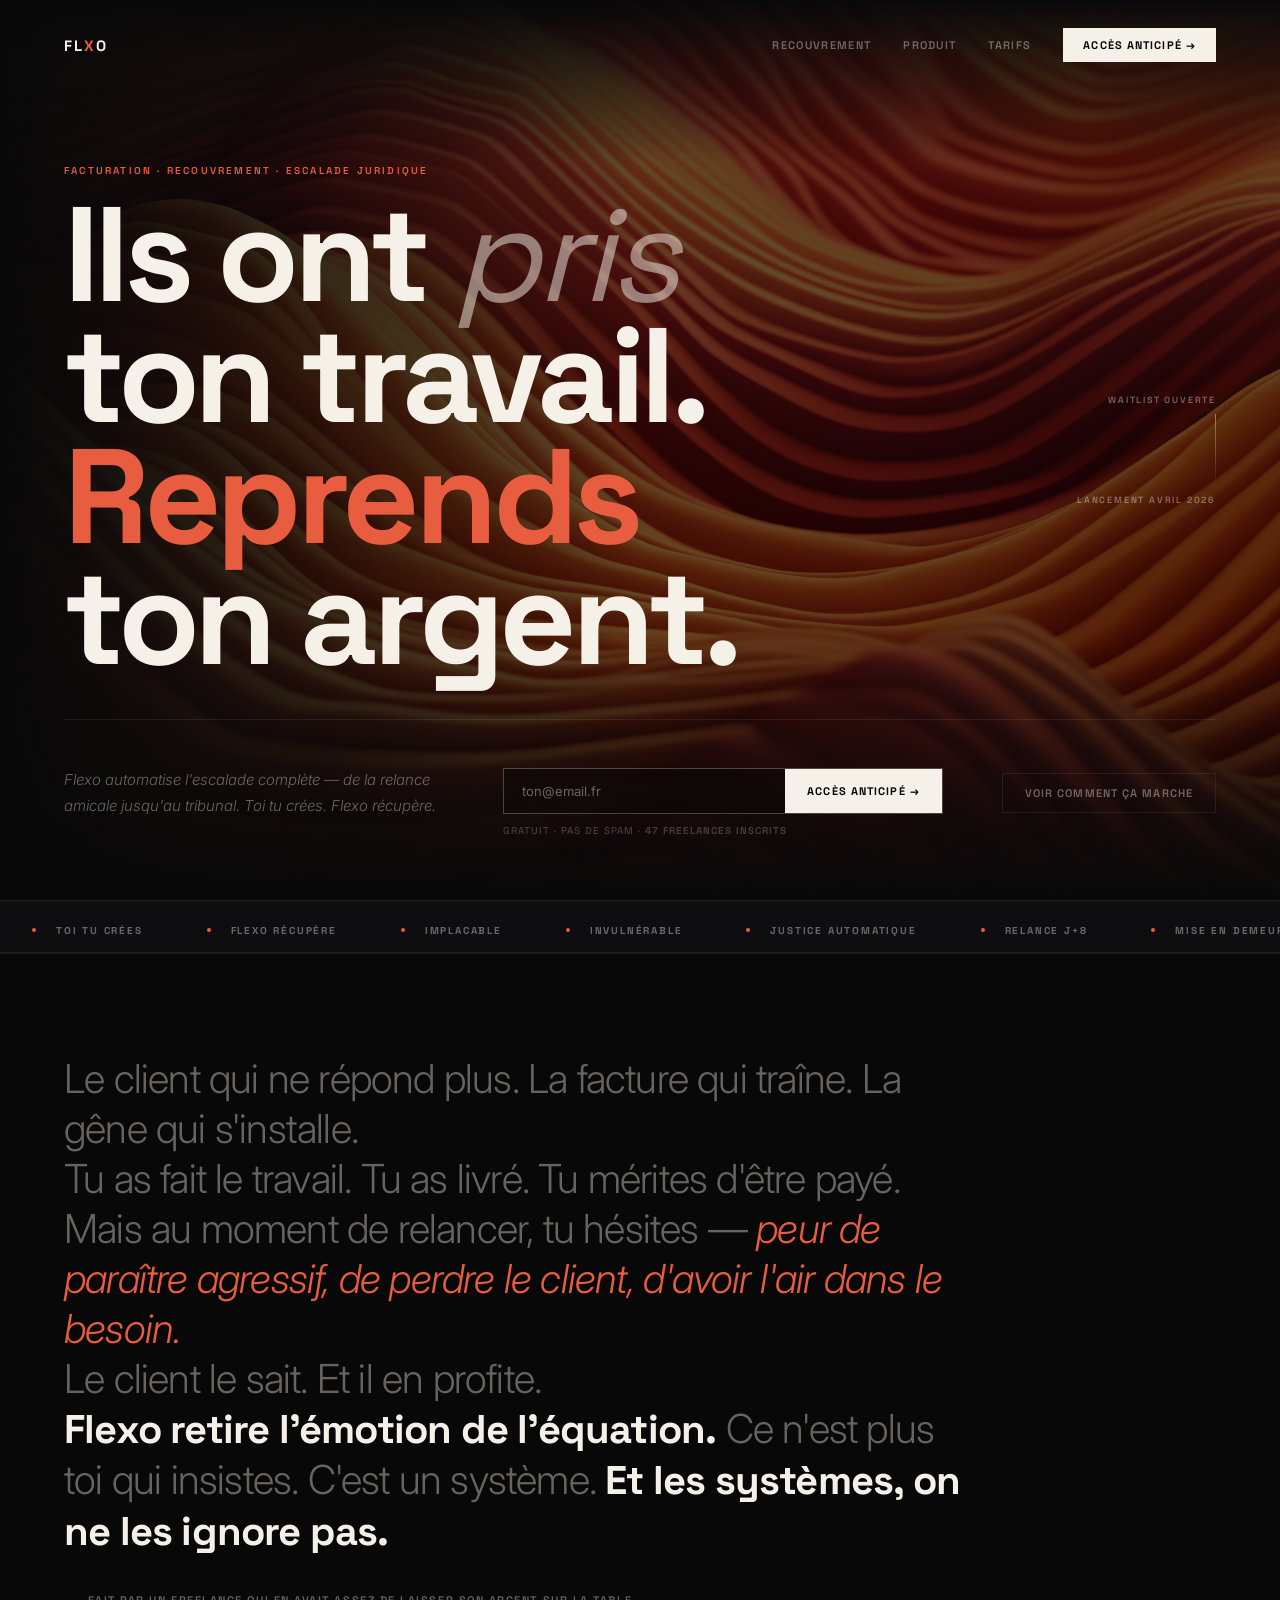
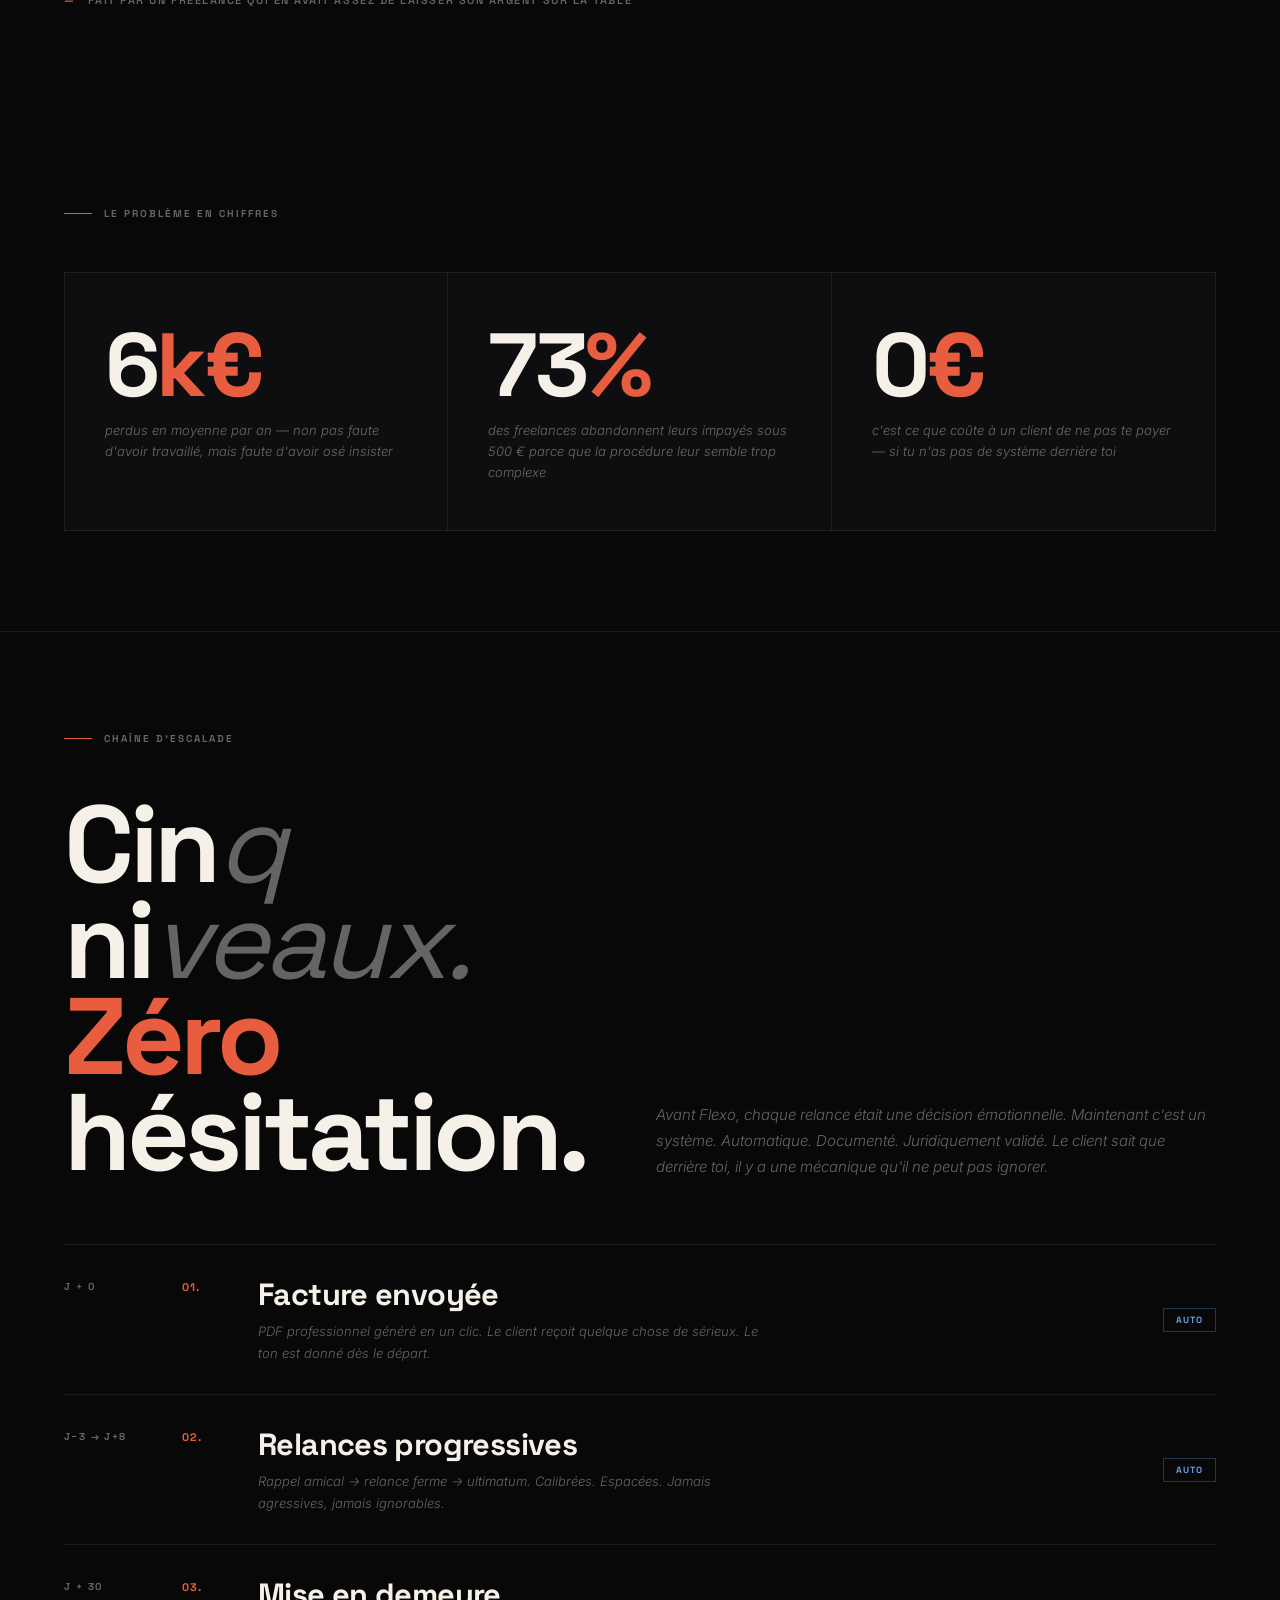
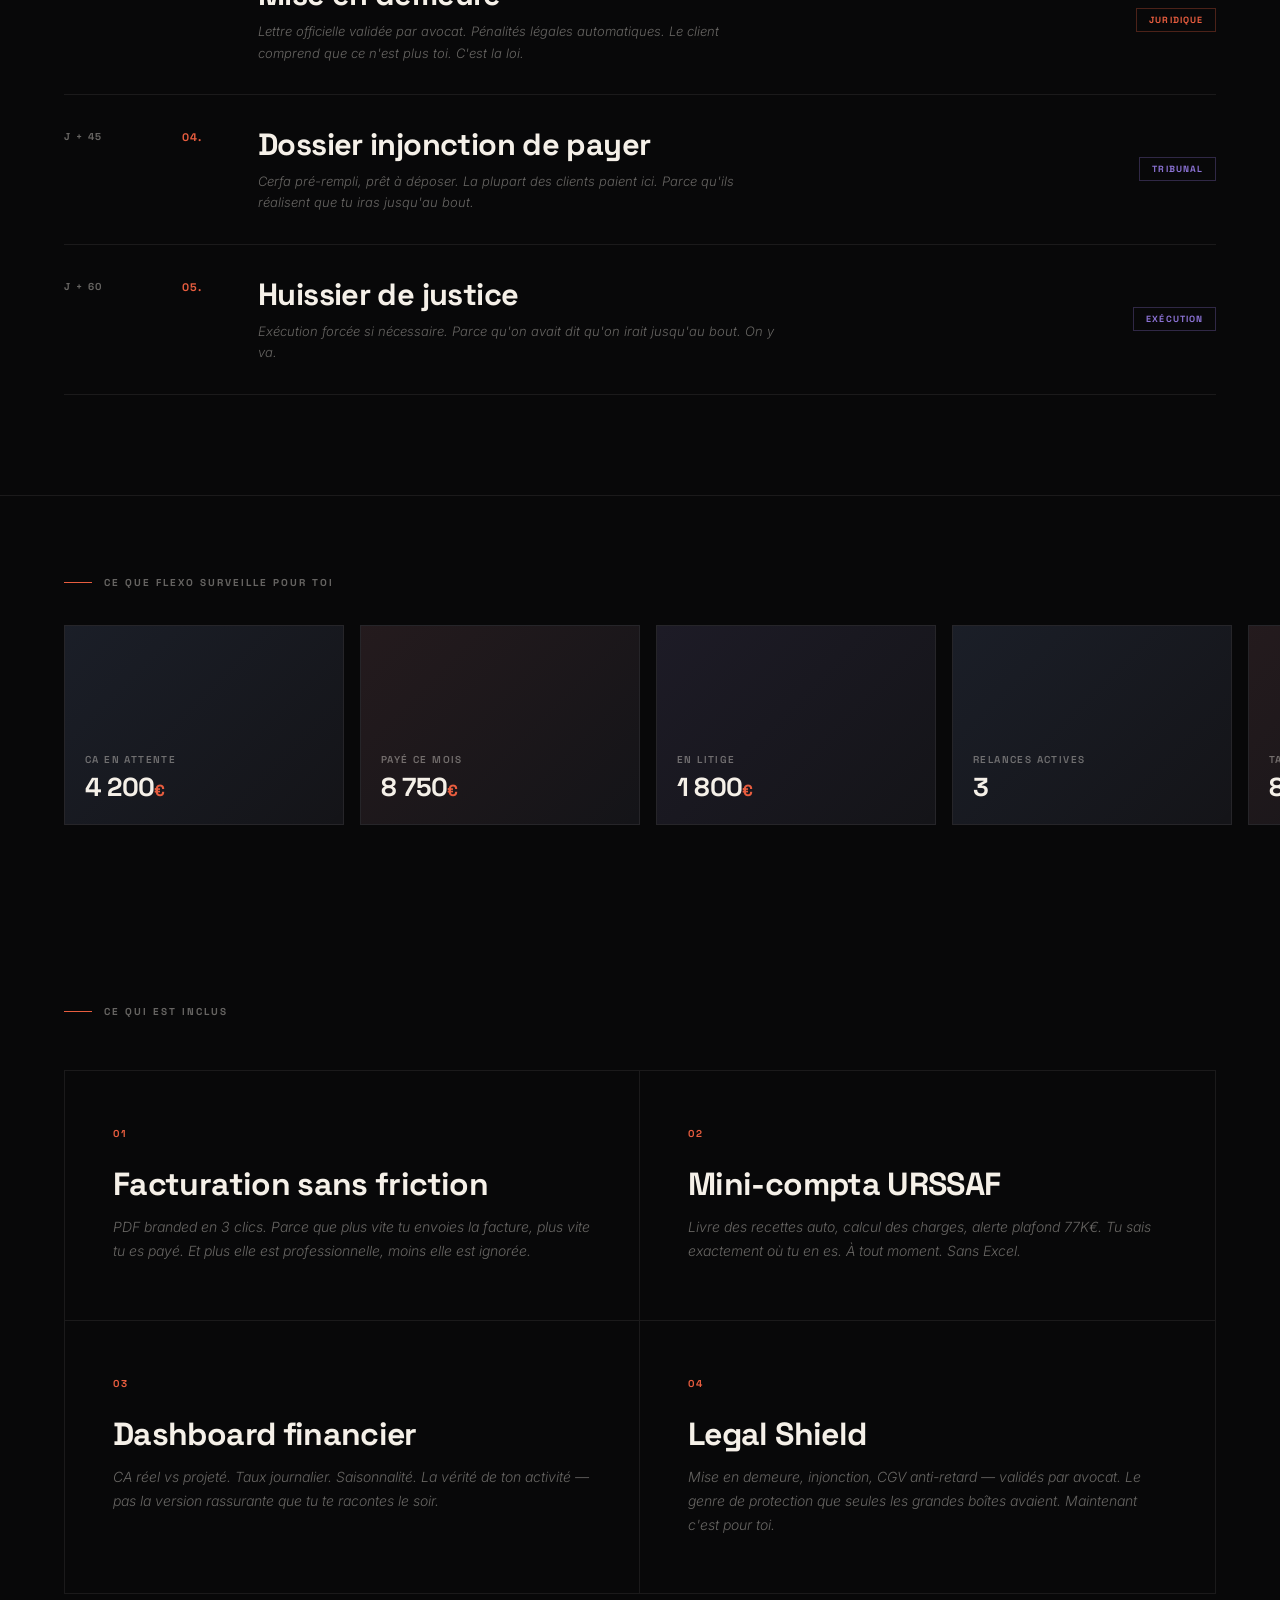
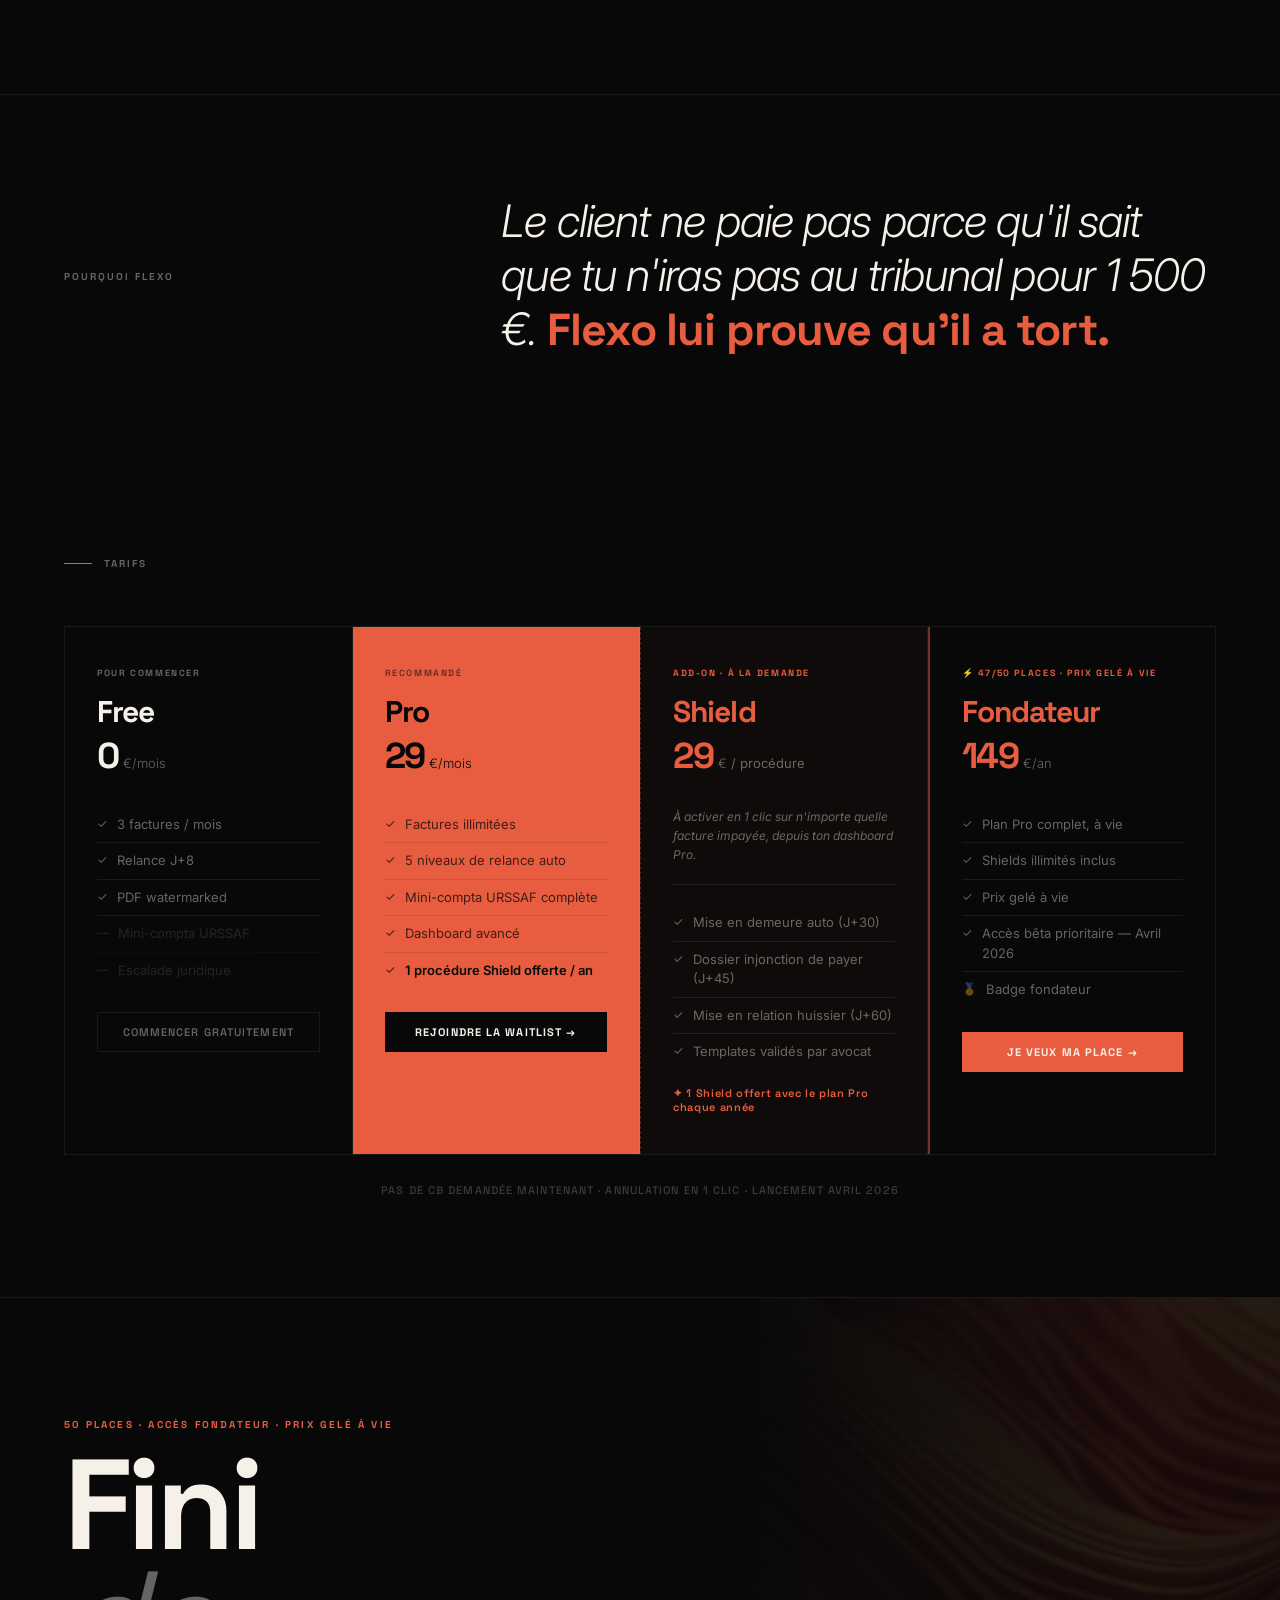
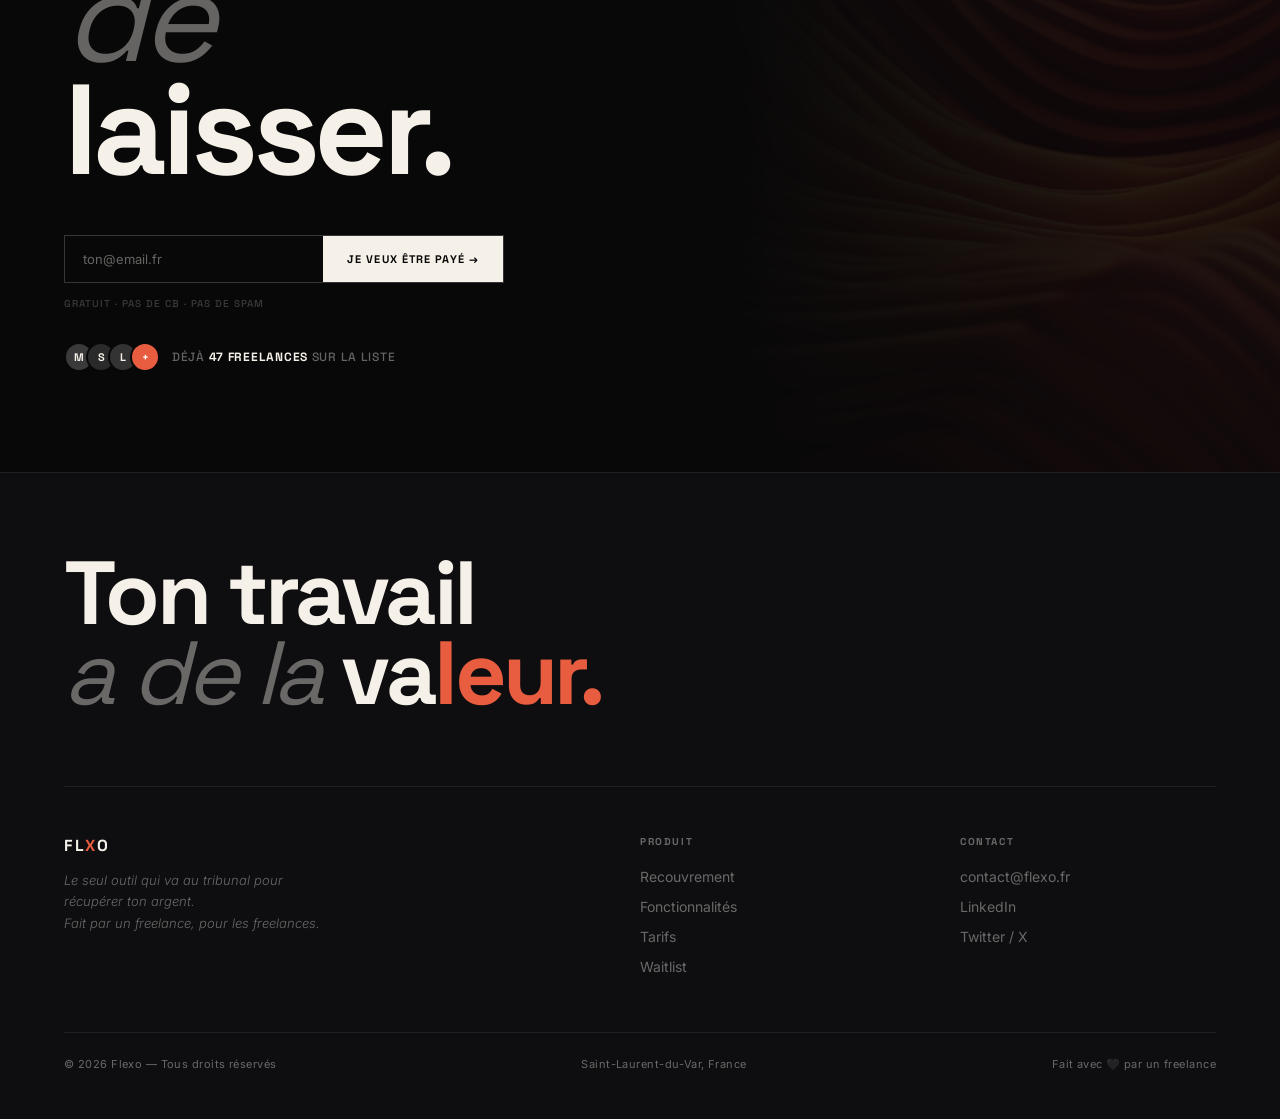
==== commit 121a7914: "Update index.html" ====
--- a/index.html
+++ b/index.html
@@ -6,12 +6,13 @@
     <title>Flexo — Reprends ton argent</title>
     <link rel="preconnect" href="https://fonts.googleapis.com" crossorigin />
     <link
-      href="https://fonts.googleapis.com/css2?family=Urbanist:ital,wght@0,200;0,300;0,400;0,500;0,700;0,800;0,900;1,200;1,300;1,700&display=swap"
+      href="https://fonts.googleapis.com/css2?family=Space+Grotesk:wght@400;500;600;700&family=Inter:wght@400;500;600&display=swap"
       rel="stylesheet"
     />
     <link rel="stylesheet" href="style.css" />
   </head>
   <body>
+
     <!-- PRELOADER -->
     <div
       id="preloader"
@@ -45,7 +46,7 @@
           class="btn-primary nav-btn"
           data-scroll="waitlist"
         >
-          Accès gratuit →
+          Accès anticipé →
         </button>
       </div>
     </nav>
@@ -57,7 +58,7 @@
       <div class="hero-meta" aria-hidden="true">
         <div class="hero-meta-item">Waitlist ouverte</div>
         <div class="hero-meta-line"></div>
-        <div class="hero-meta-item">Lancement Q3 2026</div>
+        <div class="hero-meta-item">Lancement Avril 2026</div>
       </div>
 
       <div class="hero-content">
@@ -94,7 +95,8 @@
               </button>
             </div>
             <p class="hero-wl-note">
-              Gratuit · Pas de spam · 47 freelances inscrits
+              Gratuit · Pas de spam ·
+              <strong><span id="heroCount">47</span> freelances inscrits</strong>
             </p>
             <p
               class="wl-success hero-wl-success"
@@ -125,18 +127,15 @@
         s'installe.<br />
         Tu as fait le travail. Tu as livré. Tu mérites d'être payé.<br />
         Mais au moment de relancer, tu hésites —
-        <em
-          >peur de paraître agressif, de perdre le client, d'avoir l'air dans le
-          besoin.</em
-        ><br />
+        <em>peur de paraître agressif, de perdre le client, d'avoir l'air dans le
+          besoin.</em><br />
         Le client le sait. Et il en profite.<br />
         <strong>Flexo retire l'émotion de l'équation.</strong>
         Ce n'est plus toi qui insistes. C'est un système.
         <strong>Et les systèmes, on ne les ignore pas.</strong>
       </p>
       <div class="intro-byline">
-        Fait par un freelance qui en avait assez de laisser son argent sur la
-        table
+        Fait par un freelance qui en avait assez de laisser son argent sur la table
       </div>
     </section>
 
@@ -220,8 +219,7 @@
             <div class="esc-name">Mise en demeure</div>
             <div class="esc-desc">
               Lettre officielle validée par avocat. Pénalités légales
-              automatiques. Le client comprend que ce n'est plus toi. C'est la
-              loi.
+              automatiques. Le client comprend que ce n'est plus toi. C'est la loi.
             </div>
           </div>
           <span class="esc-pill pill-j">Juridique</span>
@@ -276,8 +274,8 @@
           <div class="feat-num">02</div>
           <div class="feat-name">Mini-compta URSSAF</div>
           <div class="feat-desc">
-            Livre des recettes auto, calcul des charges, alerte plafond 77K€. Tu
-            sais exactement où tu en es. À tout moment. Sans Excel.
+            Livre des recettes auto, calcul des charges, alerte plafond 77K€.
+            Tu sais exactement où tu en es. À tout moment. Sans Excel.
           </div>
         </div>
         <div class="feat-block">
@@ -313,42 +311,61 @@
     <section class="section" id="tarifs">
       <div class="section-label r">Tarifs</div>
       <div class="pricing-wrap r delay-1">
+
+        <!-- FREE -->
         <div class="p-card">
-          <div class="p-tier">Gratuit</div>
+          <div class="p-tier">Pour commencer</div>
           <div class="p-name">Free</div>
           <div class="p-price"><strong>0</strong> €/mois</div>
           <ul class="p-list">
             <li><span class="ck">✓</span> 3 factures / mois</li>
             <li><span class="ck">✓</span> Relance J+8</li>
             <li><span class="ck">✓</span> PDF watermarked</li>
-            <li class="off"><span class="ck">—</span> Mise en demeure</li>
-            <li class="off"><span class="ck">—</span> Injonction de payer</li>
-          </ul>
-        </div>
+            <li class="off"><span class="ck">—</span> Mini-compta URSSAF</li>
+            <li class="off"><span class="ck">—</span> Escalade juridique</li>
+          </ul>
+          <button type="button" class="btn-line btn-card" data-scroll="waitlist">
+            Commencer gratuitement
+          </button>
+        </div>
+
+        <!-- PRO -->
         <div class="p-card hot">
           <div class="p-tier">Recommandé</div>
           <div class="p-name">Pro</div>
-          <div class="p-price"><strong>19</strong> €/mois</div>
+          <div class="p-price"><strong>29</strong> €/mois</div>
           <ul class="p-list">
             <li><span class="ck">✓</span> Factures illimitées</li>
-            <li><span class="ck">✓</span> 5 niveaux de relance</li>
-            <li><span class="ck">✓</span> Mini-compta URSSAF</li>
+            <li><span class="ck">✓</span> 5 niveaux de relance auto</li>
+            <li><span class="ck">✓</span> Mini-compta URSSAF complète</li>
             <li><span class="ck">✓</span> Dashboard avancé</li>
-            <li class="off"><span class="ck">—</span> Escalade juridique</li>
-          </ul>
-        </div>
-        <div class="p-card">
-          <div class="p-tier">Complet</div>
+            <li><span class="ck">✓</span> <strong>1 procédure Shield offerte / an</strong></li>
+          </ul>
+          <button type="button" class="btn-primary btn-card" data-scroll="waitlist">
+            Rejoindre la waitlist →
+          </button>
+        </div>
+
+        <!-- SHIELD ADD-ON -->
+        <div class="p-card p-card--addon">
+          <div class="p-tier">Add-on · À la demande</div>
           <div class="p-name">Shield</div>
-          <div class="p-price"><strong>35</strong> €/mois</div>
+          <div class="p-price"><strong>29</strong> €<span class="p-once"> / procédure</span></div>
+          <p class="p-addon-desc">
+            À activer en 1 clic sur n'importe quelle facture impayée, depuis ton dashboard Pro.
+          </p>
           <ul class="p-list">
-            <li><span class="ck">✓</span> Tout Pro</li>
-            <li><span class="ck">✓</span> Mise en demeure auto</li>
-            <li><span class="ck">✓</span> Dossier injonction</li>
-            <li><span class="ck">✓</span> Huissier de justice</li>
-            <li><span class="ck">✓</span> Templates validés avocat</li>
-          </ul>
-        </div>
+            <li><span class="ck">✓</span> Mise en demeure auto (J+30)</li>
+            <li><span class="ck">✓</span> Dossier injonction de payer (J+45)</li>
+            <li><span class="ck">✓</span> Mise en relation huissier (J+60)</li>
+            <li><span class="ck">✓</span> Templates validés par avocat</li>
+          </ul>
+          <p class="p-addon-note">
+            ✦ 1 Shield offert avec le plan Pro chaque année
+          </p>
+        </div>
+
+        <!-- FONDATEUR -->
         <div class="p-card p-card--founder">
           <div class="p-tier">
             ⚡ <span id="founderSpots">47</span>/50 places · Prix gelé à vie
@@ -356,14 +373,23 @@
           <div class="p-name">Fondateur</div>
           <div class="p-price"><strong>149</strong> €/an</div>
           <ul class="p-list">
-            <li><span class="ck">✓</span> Tout Shield, à vie</li>
+            <li><span class="ck">✓</span> Plan Pro complet, à vie</li>
+            <li><span class="ck">✓</span> Shields illimités inclus</li>
             <li><span class="ck">✓</span> Prix gelé à vie</li>
-            <li><span class="ck">✓</span> Accès bêta prioritaire</li>
-            <li><span class="ck">✓</span> Influence roadmap</li>
+            <li><span class="ck">✓</span> Accès bêta prioritaire — Avril 2026</li>
             <li><span class="ck">🏅</span> Badge fondateur</li>
           </ul>
-        </div>
-      </div>
+          <button type="button" class="btn-primary btn-card btn-founder" data-scroll="waitlist">
+            Je veux ma place →
+          </button>
+        </div>
+
+      </div>
+
+      <!-- PRICING REASSURANCE -->
+      <p class="pricing-note r delay-3">
+        Pas de CB demandée maintenant · Annulation en 1 clic · Lancement Avril 2026
+      </p>
     </section>
 
     <!-- CTA / WAITLIST -->
@@ -374,7 +400,7 @@
           50 places · Accès fondateur · Prix gelé à vie
         </div>
         <h2 class="cta-heading r delay-1">
-          Fini
+          Fini<br />
           <span class="light">de</span><br />
           laisser.
         </h2>
@@ -398,10 +424,10 @@
         </form>
         <div class="wl-avatars r delay-5">
           <div class="avs" aria-hidden="true">
-            <div class="av" style="background: #a8b8e8">M</div>
-            <div class="av" style="background: #a8d8b8">S</div>
-            <div class="av" style="background: #e8c0a0">L</div>
-            <div class="av" style="background: #d4a8d0">+</div>
+            <div class="av" style="background:#3a3a3a">M</div>
+            <div class="av" style="background:#2a2a2a">S</div>
+            <div class="av" style="background:#333333">L</div>
+            <div class="av" style="background:#E85D3F; color:#fff">+</div>
           </div>
           <p class="wl-proof">
             Déjà <strong>47 freelances</strong> sur la liste
@@ -419,10 +445,10 @@
       </div>
       <div class="footer-cols">
         <div>
-          <div class="footer-brand">FL<span>X</span>O</div>
+          <div class="footer-brand">FL<span class="accent">X</span>O</div>
           <p class="footer-tagline">
-            Le seul outil qui va au tribunal pour récupérer ton argent. Fait par
-            un freelance, pour les freelances.
+            Le seul outil qui va au tribunal pour récupérer ton argent.<br />
+            Fait par un freelance, pour les freelances.
           </p>
         </div>
         <div class="footer-col">
@@ -445,7 +471,7 @@
       </div>
       <div class="footer-bottom">
         <span class="footer-copy">© 2026 Flexo — Tous droits réservés</span>
-        <span class="footer-copy">Paris, France</span>
+        <span class="footer-copy">Saint-Laurent-du-Var, France</span>
         <span class="footer-copy">Fait avec 🖤 par un freelance</span>
       </div>
     </footer>
--- a/style.css
+++ b/style.css
@@ -19,14 +19,16 @@
   --black: #080809;
   --off: #0e0e11;
   --surface: #141418;
-  --coral: #e86b5f;
-  --coral2: #f09080;
+  --coral: #e85d3f;           /* ← MODIFIÉ — charte graphique */
+  --coral2: #f07060;          /* ← MODIFIÉ — cohérence */
   --blue: #6b9de8;
   --violet: #8b72d4;
-  --white: #f2ede8;
-  --muted: rgba(242, 237, 232, 0.4);
-  --border: rgba(242, 237, 232, 0.08);
-  --font: "Urbanist", sans-serif;
+  --white: #f5f0e8;           /* ← MODIFIÉ — crème papier charte */
+  --muted: rgba(245, 240, 232, 0.4);  /* ← MODIFIÉ — cohérence */
+  --border: rgba(245, 240, 232, 0.08);
+  --font-display: "Space Grotesk", sans-serif;  /* ← MODIFIÉ */
+  --font-body: "Inter", sans-serif;             /* ← MODIFIÉ */
+  --font: "Space Grotesk", sans-serif;          /* ← MODIFIÉ */
   --t1: 0.2s;
   --t2: 0.35s;
   --t3: 0.7s;
@@ -38,7 +40,7 @@
 body {
   background: var(--black);
   color: var(--white);
-  font-family: var(--font);
+  font-family: var(--font-body);  /* ← MODIFIÉ — Inter pour le body */
   overflow-x: hidden;
 }
 ::selection {
@@ -74,17 +76,18 @@
   letter-spacing: 0.18em;
   text-transform: uppercase;
   color: var(--muted);
+  font-family: var(--font-display);  /* ← MODIFIÉ */
 }
 .pre-center {
   text-align: center;
 }
 .pre-num {
   font-size: clamp(90px, 20vw, 240px);
-  font-weight: 200;
+  font-weight: 700;             /* ← MODIFIÉ — Space Grotesk n'a pas 200 */
   line-height: 1;
   letter-spacing: -0.05em;
   color: var(--white);
-  font-style: italic;
+  font-family: var(--font-display);
 }
 .pre-bar-wrap {
   width: 100%;
@@ -107,6 +110,7 @@
   letter-spacing: 0.14em;
   text-transform: uppercase;
   color: var(--muted);
+  font-family: var(--font-display);
 }
 
 /* ══════════════════════════════════════
@@ -130,11 +134,12 @@
 
 .nav-logo {
   font-size: 15px;
-  font-weight: 800;
+  font-weight: 700;
   letter-spacing: 0.14em;
   text-transform: uppercase;
   color: var(--white);
   text-decoration: none;
+  font-family: var(--font-display);
 }
 .nav-logo .accent {
   color: var(--coral);
@@ -154,6 +159,7 @@
   color: var(--muted);
   text-decoration: none;
   transition: color var(--t1);
+  font-family: var(--font-display);
 }
 .nav-link:hover {
   color: var(--white);
@@ -174,6 +180,7 @@
   transition:
     background var(--t1),
     color var(--t1);
+  font-family: var(--font-display);
 }
 .btn-primary:hover {
   background: var(--coral);
@@ -185,6 +192,33 @@
 }
 .btn-fill {
   padding: 13px 26px;
+}
+
+/* ← AJOUTÉ — boutons dans les pricing cards */
+.btn-card {
+  width: 100%;
+  margin-top: 24px;
+  padding: 13px 20px;
+  text-align: center;
+  display: block;
+}
+
+.btn-founder {
+  background: var(--coral);
+  color: var(--white);
+}
+.btn-founder:hover {
+  background: var(--white);
+  color: var(--black);
+}
+
+.p-card.hot .btn-card {
+  background: var(--black);
+  color: var(--white);
+}
+.p-card.hot .btn-card:hover {
+  background: var(--white);
+  color: var(--black);
 }
 
 .btn-line {
@@ -200,10 +234,11 @@
   transition:
     color var(--t1),
     border-color var(--t1);
+  font-family: var(--font-display);
 }
 .btn-line:hover {
   color: var(--white);
-  border-color: rgba(242, 237, 232, 0.3);
+  border-color: rgba(245, 240, 232, 0.3);
 }
 
 /* ══════════════════════════════════════
@@ -261,18 +296,21 @@
   text-transform: uppercase;
   color: var(--coral);
   margin-bottom: 18px;
+  font-family: var(--font-display);
 }
 
 h1 {
   font-size: clamp(54px, 10.5vw, 148px);
-  font-weight: 800;
+  font-weight: 700;               /* ← MODIFIÉ — Space Grotesk */
   line-height: 0.9;
   letter-spacing: -0.04em;
   color: var(--white);
+  font-family: var(--font-display);
 }
 h1 .light {
-  font-weight: 200;
+  font-weight: 400;
   font-style: italic;
+  opacity: 0.5;
 }
 h1 .coral {
   color: var(--coral);
@@ -316,6 +354,7 @@
   letter-spacing: 0.2em;
   text-transform: uppercase;
   color: var(--muted);
+  font-family: var(--font-display);
 }
 .hero-meta-line {
   width: 1px;
@@ -348,6 +387,7 @@
   letter-spacing: 0.18em;
   text-transform: uppercase;
   color: var(--muted);
+  font-family: var(--font-display);
 }
 .marquee-dot {
   width: 4px;
@@ -374,7 +414,7 @@
 }
 
 /* ══════════════════════════════════════
-   LABELS — section-label & strip-label fusionnés
+   LABELS
 ══════════════════════════════════════ */
 .section-label,
 .strip-label {
@@ -386,6 +426,7 @@
   display: flex;
   align-items: center;
   gap: 12px;
+  font-family: var(--font-display);
 }
 .section-label::before,
 .strip-label::before {
@@ -420,8 +461,9 @@
   max-width: 900px;
 }
 .intro-text strong {
-  font-weight: 800;
-  color: var(--white);
+  font-weight: 700;
+  color: var(--white);
+  font-family: var(--font-display);
 }
 .intro-text em {
   font-style: italic;
@@ -439,6 +481,7 @@
   letter-spacing: 0.14em;
   text-transform: uppercase;
   color: var(--muted);
+  font-family: var(--font-display);
 }
 .intro-byline::before {
   content: "—";
@@ -464,10 +507,11 @@
 
 .stat-big {
   font-size: clamp(56px, 7vw, 96px);
-  font-weight: 800;
+  font-weight: 700;
   line-height: 1;
   letter-spacing: -0.04em;
   color: var(--white);
+  font-family: var(--font-display);
 }
 .stat-big .unit {
   color: var(--coral);
@@ -493,13 +537,14 @@
 }
 .esc-big-title {
   font-size: clamp(52px, 8.5vw, 116px);
-  font-weight: 800;
+  font-weight: 700;
   line-height: 0.88;
   letter-spacing: -0.04em;
   color: var(--white);
+  font-family: var(--font-display);
 }
 .esc-big-title .light {
-  font-weight: 200;
+  font-weight: 400;
   font-style: italic;
   color: var(--muted);
 }
@@ -532,7 +577,7 @@
 .esc-row:hover {
   padding-left: 14px;
   padding-right: 14px;
-  background: rgba(232, 107, 95, 0.04);
+  background: rgba(232, 93, 63, 0.04);  /* ← MODIFIÉ coral */
 }
 
 .esc-timing {
@@ -543,6 +588,7 @@
   color: var(--muted);
   padding-top: 5px;
   line-height: 1.4;
+  font-family: var(--font-display);
 }
 .esc-index {
   font-size: 11px;
@@ -550,6 +596,7 @@
   letter-spacing: 0.1em;
   color: var(--coral);
   padding-top: 5px;
+  font-family: var(--font-display);
 }
 .esc-name {
   font-size: clamp(20px, 2.4vw, 32px);
@@ -557,6 +604,7 @@
   letter-spacing: -0.02em;
   color: var(--white);
   margin-bottom: 7px;
+  font-family: var(--font-display);
 }
 .esc-desc {
   font-size: 13px;
@@ -576,6 +624,7 @@
   border: 1px solid;
   align-self: center;
   white-space: nowrap;
+  font-family: var(--font-display);
 }
 .pill-a {
   color: var(--blue);
@@ -583,7 +632,7 @@
 }
 .pill-j {
   color: var(--coral);
-  border-color: rgba(232, 107, 95, 0.3);
+  border-color: rgba(232, 93, 63, 0.3);
 }
 .pill-t {
   color: var(--violet);
@@ -614,7 +663,7 @@
   border-bottom: none;
 }
 .feat-block:hover {
-  background: rgba(242, 237, 232, 0.02);
+  background: rgba(245, 240, 232, 0.02);
 }
 
 .feat-block::before {
@@ -638,6 +687,7 @@
   color: var(--coral);
   margin-bottom: 28px;
   text-transform: uppercase;
+  font-family: var(--font-display);
 }
 .feat-name {
   font-size: clamp(22px, 2.5vw, 34px);
@@ -646,6 +696,7 @@
   color: var(--white);
   margin-bottom: 14px;
   line-height: 1.05;
+  font-family: var(--font-display);
 }
 .feat-desc {
   font-size: 14px;
@@ -698,7 +749,6 @@
   inset: 0;
   opacity: 0.25;
 }
-
 .strip-card-label {
   position: relative;
   z-index: 1;
@@ -708,14 +758,16 @@
   text-transform: uppercase;
   color: var(--muted);
   margin-bottom: 4px;
+  font-family: var(--font-display);
 }
 .strip-card-val {
   position: relative;
   z-index: 1;
   font-size: 26px;
-  font-weight: 800;
+  font-weight: 700;
   letter-spacing: -0.03em;
   color: var(--white);
+  font-family: var(--font-display);
 }
 .strip-card-val .unit {
   font-size: 16px;
@@ -741,17 +793,61 @@
   border-right: none;
 }
 .p-card:hover {
-  background: rgba(242, 237, 232, 0.03);
+  background: rgba(245, 240, 232, 0.03);
 }
 .p-card.hot {
   background: var(--coral);
 }
 .p-card.hot:hover {
-  background: #d45a4e;
+  background: #d44f33;  /* ← MODIFIÉ — cohérence nouveau coral */
+}
+
+/* ← AJOUTÉ — carte Shield add-on */
+.p-card--addon {
+  border-left: 1px dashed rgba(232, 93, 63, 0.3);
+  background: rgba(232, 93, 63, 0.03);
+}
+.p-card--addon .p-tier {
+  color: var(--coral);
+}
+.p-card--addon .p-name {
+  color: var(--coral);
+}
+.p-card--addon .p-price strong {
+  color: var(--coral);
+}
+
+/* ← AJOUTÉ — "/ procédure" en petit */
+.p-once {
+  font-size: 13px;
+  font-weight: 400;
+  color: var(--muted);
+}
+
+/* ← AJOUTÉ — description contextuelle add-on */
+.p-addon-desc {
+  font-size: 12px;
+  font-weight: 400;
+  font-style: italic;
+  color: var(--muted);
+  line-height: 1.6;
+  margin-bottom: 20px;
+  padding-bottom: 20px;
+  border-bottom: 1px solid var(--border);
+}
+
+/* ← AJOUTÉ — note "1 shield offert" */
+.p-addon-note {
+  margin-top: 16px;
+  font-size: 11px;
+  font-weight: 600;
+  letter-spacing: 0.06em;
+  color: var(--coral);
+  font-family: var(--font-display);
 }
 
 .p-card--founder {
-  border-left: 2px solid rgba(232, 107, 95, 0.5);
+  border-left: 2px solid rgba(232, 93, 63, 0.5);
 }
 .p-card--founder .p-tier {
   color: var(--coral);
@@ -770,6 +866,7 @@
   text-transform: uppercase;
   color: var(--muted);
   margin-bottom: 18px;
+  font-family: var(--font-display);
 }
 .p-card.hot .p-tier {
   color: rgba(8, 8, 9, 0.55);
@@ -777,10 +874,11 @@
 
 .p-name {
   font-size: 30px;
-  font-weight: 800;
+  font-weight: 700;
   letter-spacing: -0.03em;
   color: var(--white);
   line-height: 1;
+  font-family: var(--font-display);
 }
 .p-card.hot .p-name {
   color: var(--black);
@@ -794,9 +892,10 @@
 }
 .p-price strong {
   font-size: 36px;
-  font-weight: 800;
+  font-weight: 700;
   letter-spacing: -0.03em;
   color: var(--white);
+  font-family: var(--font-display);
 }
 .p-card.hot .p-price,
 .p-card.hot .p-price strong {
@@ -808,7 +907,7 @@
 }
 .p-list li {
   font-size: 13px;
-  font-weight: 300;
+  font-weight: 400;
   color: var(--muted);
   padding: 8px 0;
   border-bottom: 1px solid var(--border);
@@ -817,10 +916,17 @@
   gap: 9px;
   line-height: 1.5;
 }
+.p-list li strong {
+  color: var(--white);
+  font-weight: 600;
+}
 .p-card.hot .p-list li {
   border-color: rgba(8, 8, 9, 0.12);
   color: rgba(8, 8, 9, 0.75);
 }
+.p-card.hot .p-list li strong {
+  color: var(--black);
+}
 .p-list li:last-child {
   border: none;
 }
@@ -830,6 +936,18 @@
 .ck {
   flex-shrink: 0;
   font-size: 12px;
+}
+
+/* ← AJOUTÉ — note de réassurance sous le pricing */
+.pricing-note {
+  margin-top: 28px;
+  font-size: 11px;
+  font-weight: 500;
+  letter-spacing: 0.1em;
+  text-transform: uppercase;
+  color: rgba(245, 240, 232, 0.22);
+  text-align: center;
+  font-family: var(--font-display);
 }
 
 /* ══════════════════════════════════════
@@ -849,6 +967,7 @@
   letter-spacing: 0.2em;
   text-transform: uppercase;
   color: var(--muted);
+  font-family: var(--font-display);
 }
 .quote-text {
   font-size: clamp(28px, 3.5vw, 50px);
@@ -859,9 +978,10 @@
   color: var(--white);
 }
 .quote-text strong {
-  font-weight: 800;
+  font-weight: 700;
   font-style: normal;
   color: var(--coral);
+  font-family: var(--font-display);
 }
 
 /* ══════════════════════════════════════
@@ -881,7 +1001,7 @@
   width: 55%;
   background: url("assets/hero-bg.jpg") center/cover;
   opacity: 0.12;
-  mask-image: linear-gradient(to left, rgba(0, 0, 0, 0.9) 20%, transparent 80%);
+  mask-image: linear-gradient(to left, rgba(0,0,0,0.9) 20%, transparent 80%);
 }
 .cta-inner {
   position: relative;
@@ -895,17 +1015,19 @@
   text-transform: uppercase;
   color: var(--coral);
   margin-bottom: 18px;
+  font-family: var(--font-display);
 }
 .cta-heading {
   font-size: clamp(52px, 10vw, 140px);
-  font-weight: 800;
+  font-weight: 700;
   line-height: 0.88;
   letter-spacing: -0.04em;
   color: var(--white);
   margin-bottom: 48px;
+  font-family: var(--font-display);
 }
 .cta-heading .light {
-  font-weight: 200;
+  font-weight: 400;
   font-style: italic;
   color: var(--muted);
 }
@@ -915,7 +1037,7 @@
 }
 .waitlist-row {
   display: flex;
-  border: 1px solid rgba(242, 237, 232, 0.2);
+  border: 1px solid rgba(245, 240, 232, 0.2);
   transition: border-color var(--t1);
 }
 .waitlist-row input {
@@ -926,6 +1048,7 @@
   font-size: 13px;
   color: var(--white);
   outline: none;
+  font-family: var(--font-body);
 }
 .waitlist-row input::placeholder {
   color: var(--muted);
@@ -940,8 +1063,9 @@
   font-weight: 500;
   letter-spacing: 0.1em;
   text-transform: uppercase;
-  color: rgba(242, 237, 232, 0.22);
+  color: rgba(245, 240, 232, 0.22);
   margin-top: 14px;
+  font-family: var(--font-display);
 }
 .wl-success {
   display: none;
@@ -951,6 +1075,7 @@
   color: #6ddba8;
   margin-top: 16px;
   text-transform: uppercase;
+  font-family: var(--font-display);
 }
 
 .wl-avatars {
@@ -969,11 +1094,12 @@
   border: 2px solid var(--black);
   margin-left: -8px;
   font-size: 11px;
-  font-weight: 800;
-  color: var(--black);
+  font-weight: 700;
+  color: var(--white);  /* ← MODIFIÉ — cohérence dark */
   display: flex;
   align-items: center;
   justify-content: center;
+  font-family: var(--font-display);
 }
 .av:first-child {
   margin-left: 0;
@@ -984,6 +1110,7 @@
   letter-spacing: 0.06em;
   text-transform: uppercase;
   color: var(--muted);
+  font-family: var(--font-display);
 }
 .wl-proof strong {
   color: var(--white);
@@ -1000,14 +1127,15 @@
 
 .footer-statement {
   font-size: clamp(40px, 7vw, 96px);
-  font-weight: 800;
+  font-weight: 700;
   line-height: 0.9;
   letter-spacing: -0.04em;
   color: var(--white);
   margin-bottom: 72px;
+  font-family: var(--font-display);
 }
 .footer-statement .light {
-  font-weight: 200;
+  font-weight: 400;
   font-style: italic;
   color: var(--muted);
 }
@@ -1024,13 +1152,14 @@
 }
 .footer-brand {
   font-size: 16px;
-  font-weight: 800;
+  font-weight: 700;
   letter-spacing: 0.1em;
   text-transform: uppercase;
   color: var(--white);
   margin-bottom: 14px;
-}
-.footer-brand span {
+  font-family: var(--font-display);
+}
+.footer-brand .accent {
   color: var(--coral);
 }
 .footer-tagline {
@@ -1049,6 +1178,7 @@
   text-transform: uppercase;
   color: var(--muted);
   margin-bottom: 18px;
+  font-family: var(--font-display);
 }
 .footer-col ul {
   list-style: none;
@@ -1082,6 +1212,53 @@
   font-weight: 400;
   letter-spacing: 0.04em;
   color: var(--muted);
+}
+
+/* ══════════════════════════════════════
+   HERO WAITLIST FORM
+══════════════════════════════════════ */
+.hero-waitlist-form {
+  flex: 1;
+  width: 100%;
+  margin-top: 20px;
+  max-width: 440px;
+}
+.hero-waitlist-row {
+  display: flex;
+  width: 100%;
+  border: 1px solid rgba(245, 240, 232, 0.25);
+  transition: border-color var(--t1);
+}
+.hero-waitlist-row input {
+  flex: 1;
+  background: rgba(8, 8, 9, 0.4);
+  border: none;
+  padding: 14px 18px;
+  font-size: 13px;
+  color: var(--white);
+  outline: none;
+  backdrop-filter: blur(8px);
+  font-family: var(--font-body);
+}
+.hero-waitlist-row input::placeholder {
+  color: var(--muted);
+}
+.hero-waitlist-row .btn-fill {
+  padding: 14px 22px;
+  white-space: nowrap;
+}
+.hero-wl-note {
+  font-size: 10px;
+  font-weight: 500;
+  letter-spacing: 0.1em;
+  text-transform: uppercase;
+  color: rgba(245, 240, 232, 0.22);
+  margin-top: 10px;
+  font-family: var(--font-display);
+}
+.hero-wl-success {
+  display: none;
+  margin-top: 12px;
 }
 
 /* ══════════════════════════════════════
@@ -1098,98 +1275,24 @@
   opacity: 1;
   transform: none;
 }
-
-.delay-1 {
-  transition-delay: 0.1s;
-}
-.delay-2 {
-  transition-delay: 0.2s;
-}
-.delay-3 {
-  transition-delay: 0.25s;
-}
-.delay-4 {
-  transition-delay: 0.3s;
-}
-.delay-5 {
-  transition-delay: 0.4s;
-}
-
-.hero-waitlist-form {
-  flex: 1;
-  margin-top: 20px;
-  max-width: 440px;
-}
-
-.hero-waitlist-row {
-  display: flex;
-  border: 1px solid rgba(242, 237, 232, 0.25);
-  transition: border-color var(--t1);
-}
-.hero-waitlist-row input {
-  flex: 1;
-  background: rgba(8, 8, 9, 0.4);
-  border: none;
-  padding: 14px 18px;
-  font-size: 13px;
-  color: var(--white);
-  outline: none;
-  backdrop-filter: blur(8px);
-}
-.hero-waitlist-row input::placeholder {
-  color: var(--muted);
-}
-.hero-waitlist-row .btn-fill {
-  padding: 14px 22px;
-  white-space: nowrap;
-}
-.hero-wl-note {
-  font-size: 10px;
-  font-weight: 500;
-  letter-spacing: 0.1em;
-  text-transform: uppercase;
-  color: rgba(242, 237, 232, 0.22);
-  margin-top: 10px;
-}
-.hero-wl-success {
-  display: none;
-  margin-top: 12px;
-}
-
-@media (max-width: 600px) {
-  .hero-waitlist-row {
-    flex-direction: column;
-  }
-  .hero-waitlist-row .btn-fill {
-    width: 100%;
-    text-align: center;
-  }
-}
+.delay-1 { transition-delay: 0.1s; }
+.delay-2 { transition-delay: 0.2s; }
+.delay-3 { transition-delay: 0.25s; }
+.delay-4 { transition-delay: 0.3s; }
+.delay-5 { transition-delay: 0.4s; }
 
 /* ══════════════════════════════════════
    RESPONSIVE
 ══════════════════════════════════════ */
 @media (max-width: 900px) {
-  body {
-    font-size: 15px;
-  }
-
-  nav {
-    padding: 18px 5vw;
-  }
-
-  .hero {
-    min-height: 640px;
-  }
-
+  nav { padding: 18px 5vw; }
+
+  .hero { min-height: 640px; }
   .hero-content {
     justify-content: flex-end;
     padding: 0 6vw 15vh;
   }
-
-  h1 {
-    font-size: clamp(36px, 11vw, 48px);
-  }
+  h1 { font-size: clamp(36px, 11vw, 48px); }
 
   .hero-bottom {
     flex-direction: column;
@@ -1197,26 +1300,10 @@
     gap: 20px;
     margin-top: 28px;
   }
-
-  .hero-sub {
-    max-width: none;
-    font-size: 14px;
-  }
-
-  .hero-actions {
-    width: 100%;
-    flex-direction: column;
-  }
-
-  .btn-fill,
-  .btn-line {
-    width: 100%;
-    text-align: center;
-  }
-
-  .hero-meta {
-    display: none;
-  }
+  .hero-sub { max-width: none; font-size: 14px; }
+  .hero-actions { width: 100%; flex-direction: column; }
+  .btn-fill, .btn-line { width: 100%; text-align: center; }
+  .hero-meta { display: none; }
 
   .escalade-heading,
   .features-split,
@@ -1225,127 +1312,54 @@
     grid-template-columns: 1fr;
     gap: 32px;
   }
-
-  .features-split .feat-block {
-    border-right: none;
-  }
-
-  .stats-strip {
-    grid-template-columns: 1fr;
-  }
-
+  .features-split .feat-block { border-right: none; }
+
+  .stats-strip { grid-template-columns: 1fr; }
   .stat-block {
     border-right: none;
     border-bottom: 1px solid var(--border);
   }
 
-  .pricing-wrap {
-    grid-template-columns: 1fr;
-  }
-
+  .pricing-wrap { grid-template-columns: 1fr 1fr; }
   .p-card {
-    border-right: none;
     border-bottom: 1px solid var(--border);
   }
-
-  .photo-strip {
-    padding: 60px 0 60px 5vw;
-  }
-
-  .strip-card {
-    width: 220px;
-  }
-
-  .cta-wrap {
-    padding: 80px 5vw 72px;
-  }
-
-  .cta-heading {
-    font-size: clamp(32px, 10vw, 40px);
-  }
-
-  .cta-bg-img {
-    display: none;
-  }
-
-  .waitlist-row {
-    flex-direction: column;
-  }
-
+  .p-card:nth-child(2n) { border-right: none; }
+
+  .photo-strip { padding: 60px 0 60px 5vw; }
+  .strip-card { width: 220px; }
+
+  .cta-wrap { padding: 80px 5vw 72px; }
+  .cta-heading { font-size: clamp(32px, 10vw, 40px); }
+  .cta-bg-img { display: none; }
+
+  .waitlist-row { flex-direction: column; }
   .waitlist-row input,
-  .waitlist-row .btn-submit {
-    width: 100%;
-  }
+  .waitlist-row .btn-submit { width: 100%; }
 
   .footer-statement {
     font-size: clamp(32px, 8vw, 40px);
     margin-bottom: 40px;
   }
-
   .footer-bottom {
     flex-direction: column;
     align-items: flex-start;
   }
-
-  .nav-right .nav-link {
-    display: none;
-  }
-
-  .escalade-heading,
-  .features-split,
-  .quote-section,
-  .footer-cols {
-    grid-template-columns: 1fr;
-    gap: 32px;
-  }
-
-  .features-split .feat-block {
-    border-right: none;
-  }
-
-  .stats-strip {
-    grid-template-columns: 1fr;
-  }
-  .stat-block {
-    border-right: none;
-    border-bottom: 1px solid var(--border);
-  }
-
-  .pricing-wrap {
-    grid-template-columns: 1fr 1fr;
-  }
-  .p-card {
-    border-bottom: 1px solid var(--border);
-  }
-  .p-card:nth-child(2n) {
-    border-right: none;
-  }
-
-  .nav-right .nav-link {
-    display: none;
-  }
-  .hero-meta {
-    display: none;
-  }
-  .cta-bg-img {
-    display: none;
-  }
+  .nav-right .nav-link { display: none; }
 }
 
 @media (max-width: 600px) {
   .section,
-  .intro-section {
-    padding: 72px 6vw;
-  }
+  .intro-section { padding: 72px 6vw; }
+
+  .hero-waitlist-row { flex-direction: column; }
+  .hero-waitlist-row .btn-fill { width: 100%; text-align: center; }
 
   .esc-row {
     grid-template-columns: 1fr;
     row-gap: 8px;
   }
-
-  .esc-pill {
-    justify-self: flex-start;
-  }
+  .esc-pill { justify-self: flex-start; }
 
   .stats-strip {
     border-left: none;
@@ -1353,6 +1367,8 @@
   }
 
   .pricing-wrap {
+    grid-template-columns: 1fr;
     margin-top: 36px;
   }
-}
+  .p-card:nth-child(2n) { border-right: none; }
+}
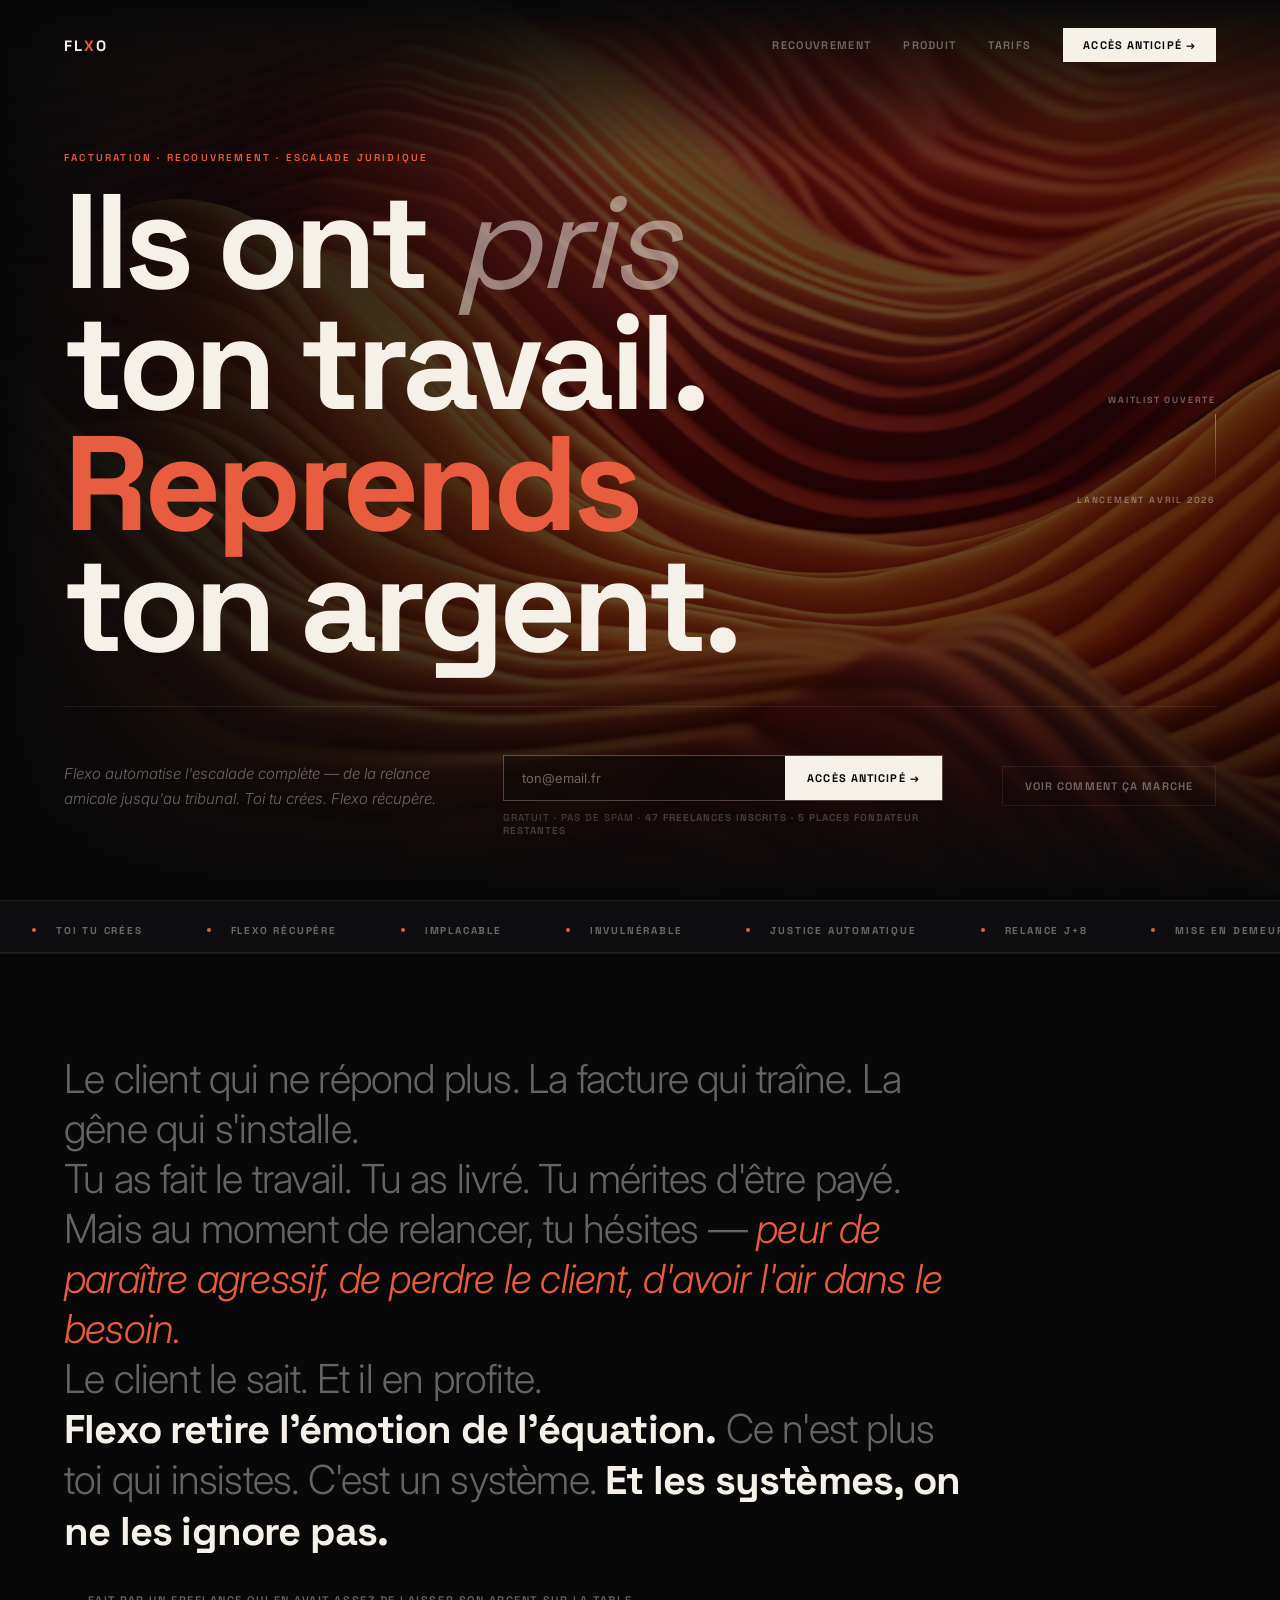
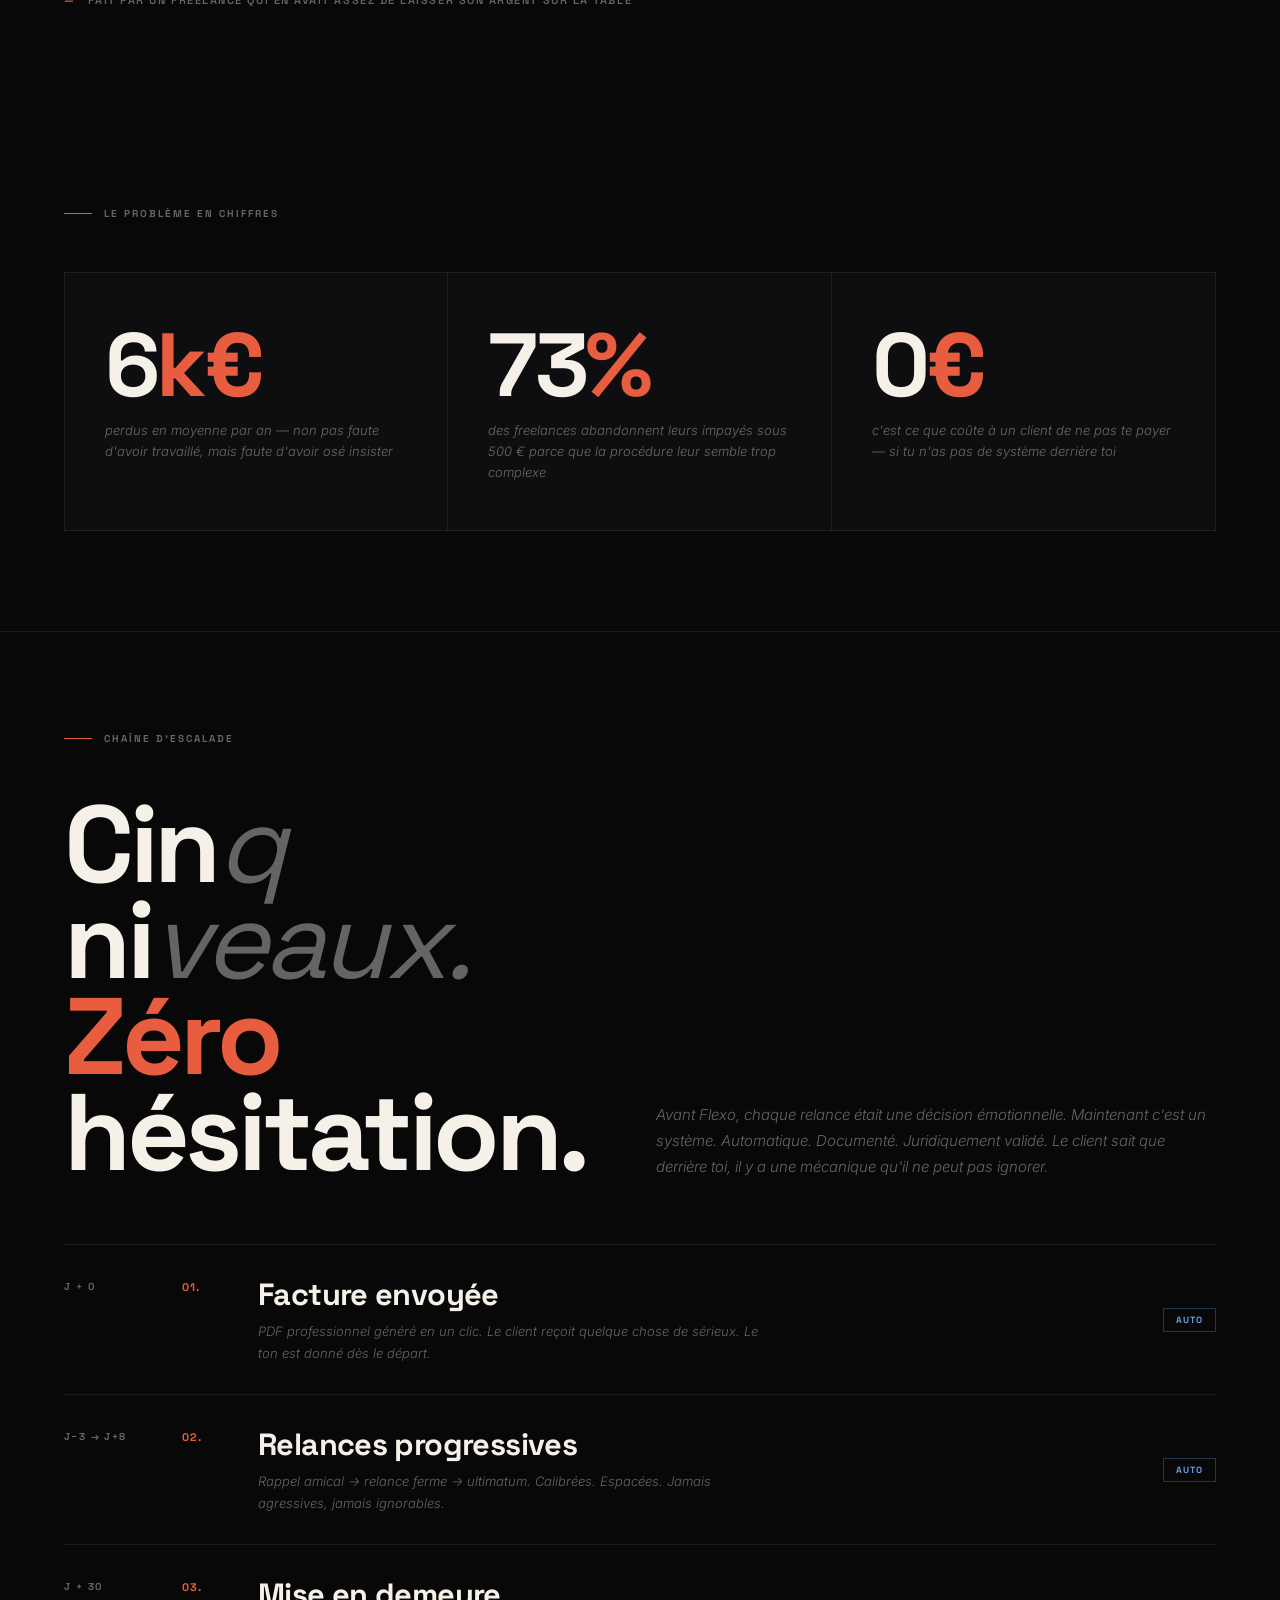
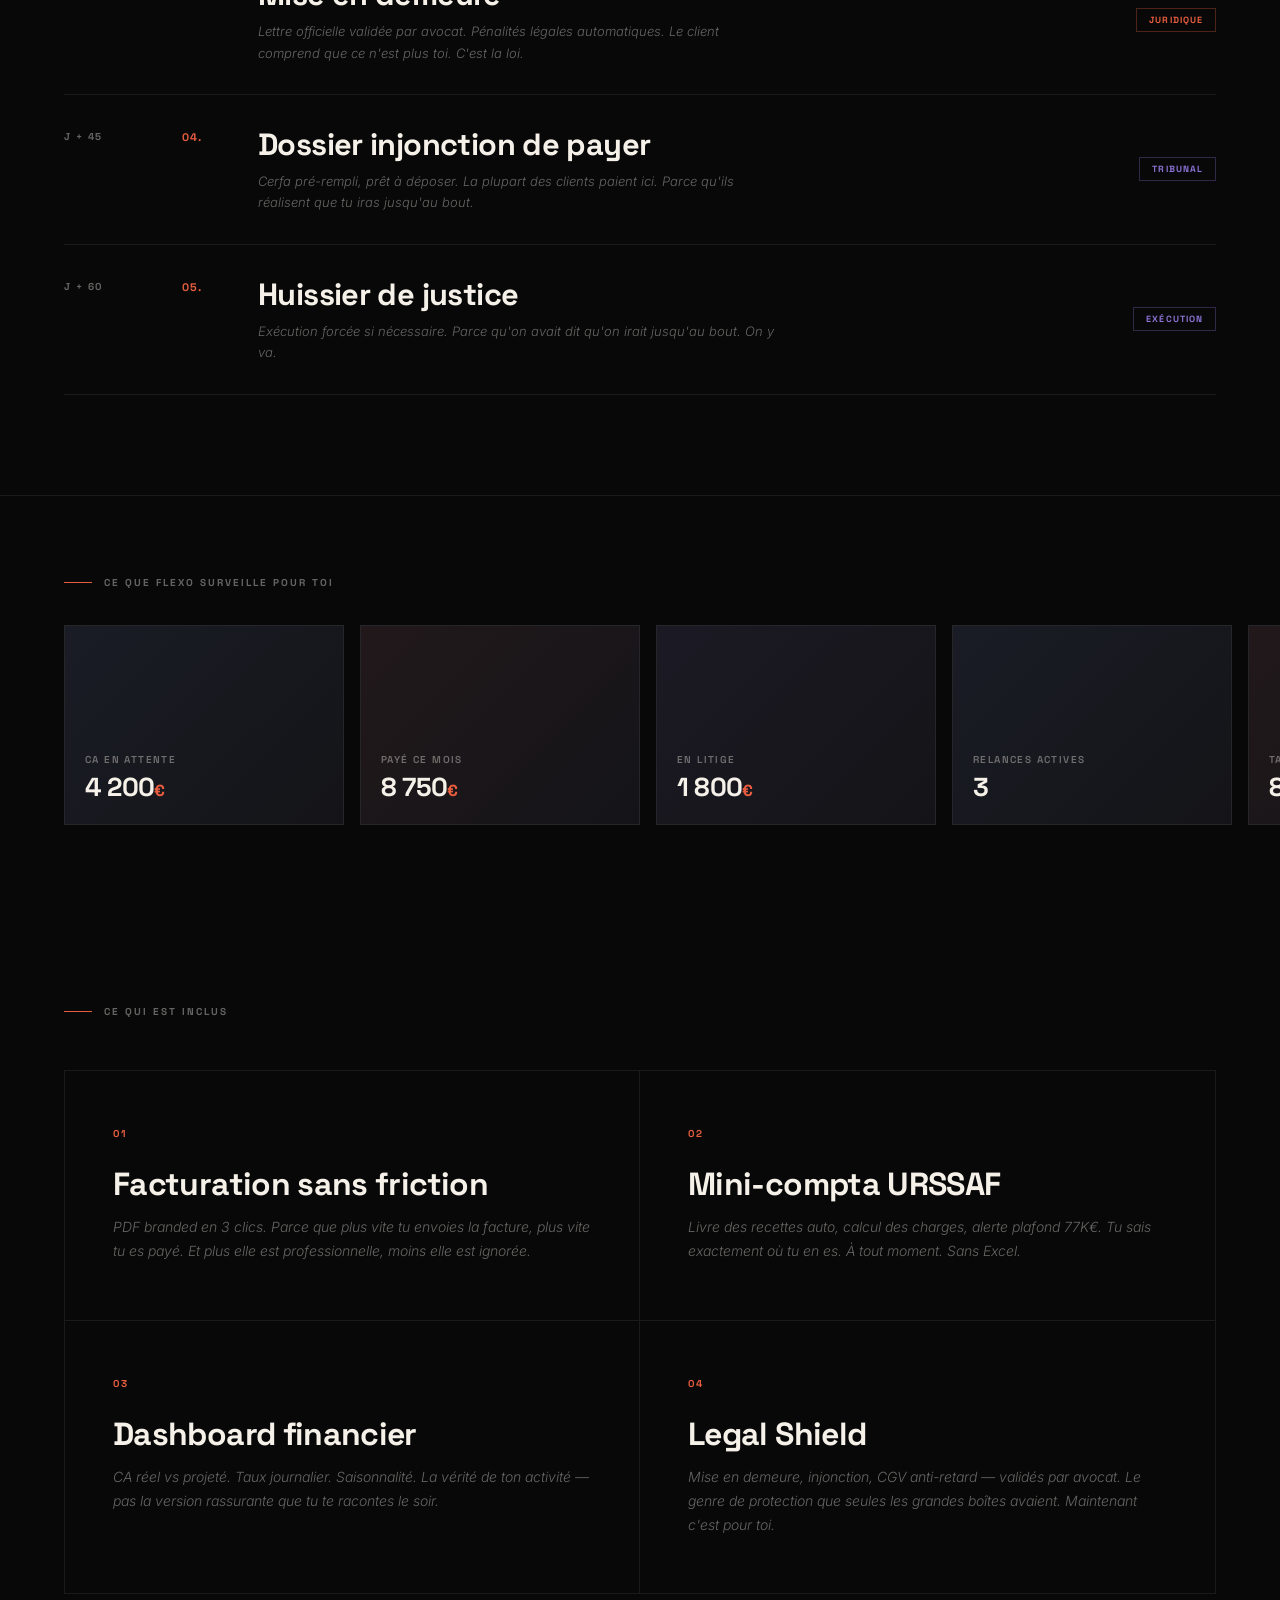
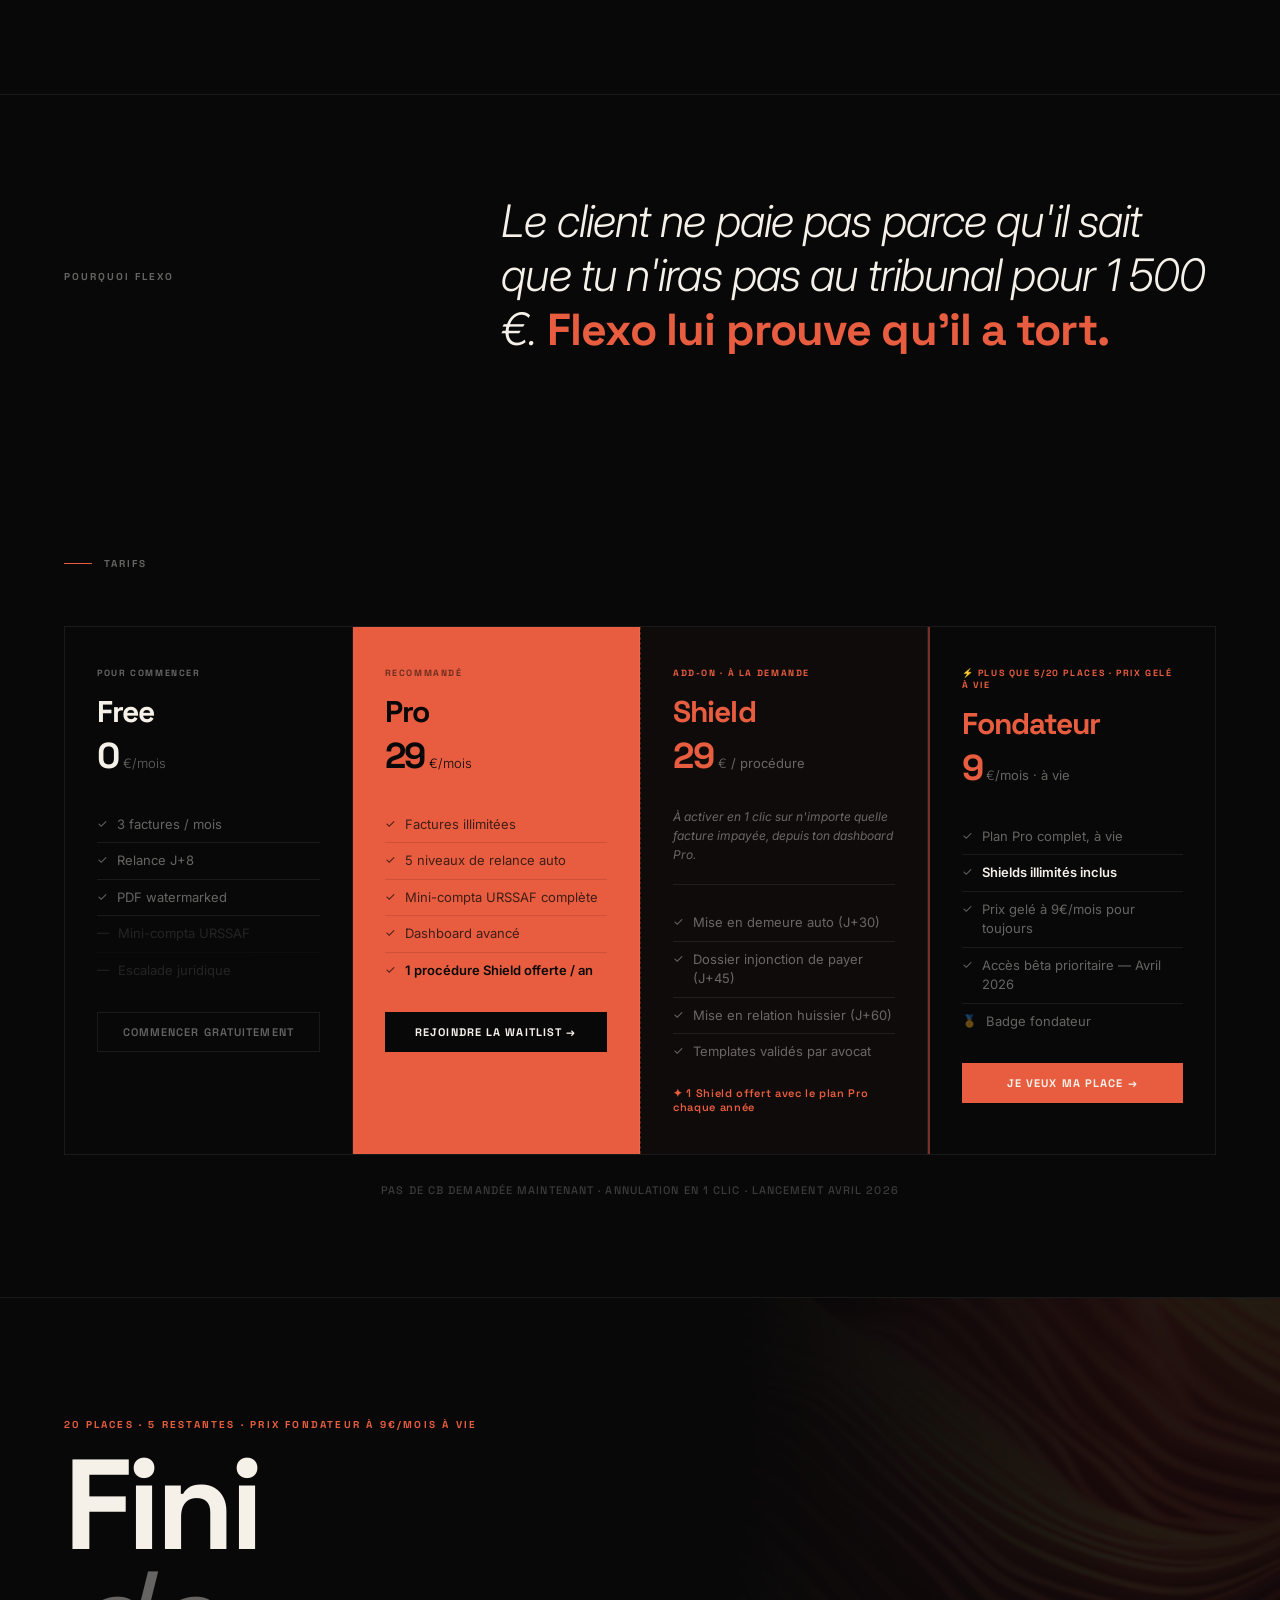
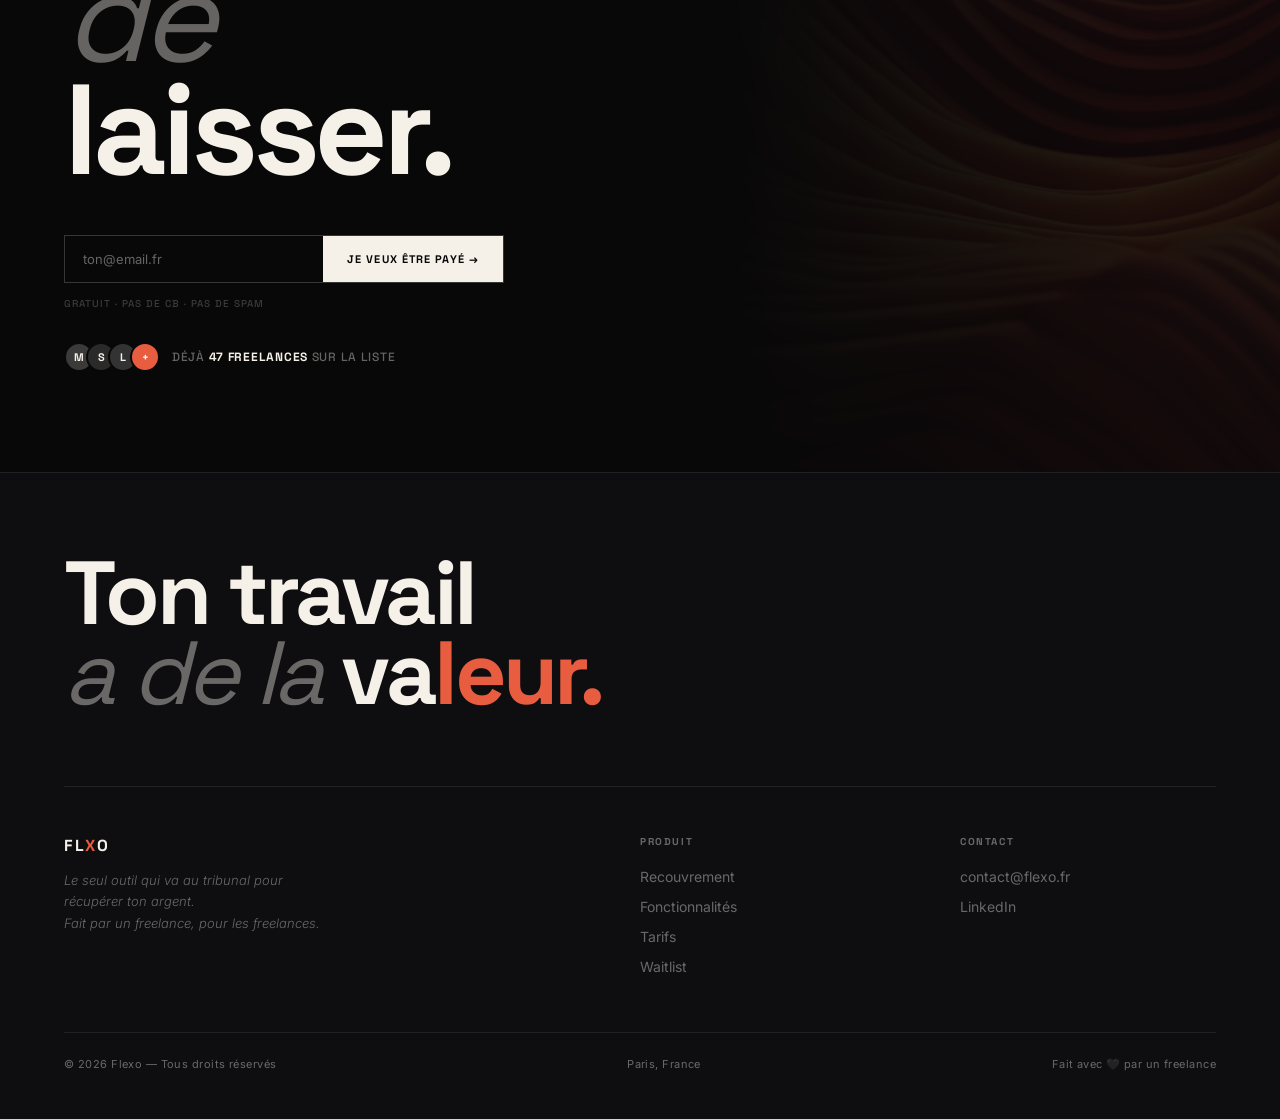
==== commit f40f70ee: "Update index.html" ====
--- a/index.html
+++ b/index.html
@@ -95,9 +95,10 @@
               </button>
             </div>
             <p class="hero-wl-note">
-              Gratuit · Pas de spam ·
-              <strong><span id="heroCount">47</span> freelances inscrits</strong>
-            </p>
+  Gratuit · Pas de spam ·
+  <strong><span id="heroCount">47</span> freelances inscrits · 5 places fondateur restantes</strong>
+</p>
+
             <p
               class="wl-success hero-wl-success"
               id="heroWlSuccess"
@@ -366,23 +367,26 @@
         </div>
 
         <!-- FONDATEUR -->
-        <div class="p-card p-card--founder">
-          <div class="p-tier">
-            ⚡ <span id="founderSpots">47</span>/50 places · Prix gelé à vie
-          </div>
-          <div class="p-name">Fondateur</div>
-          <div class="p-price"><strong>149</strong> €/an</div>
-          <ul class="p-list">
-            <li><span class="ck">✓</span> Plan Pro complet, à vie</li>
-            <li><span class="ck">✓</span> Shields illimités inclus</li>
-            <li><span class="ck">✓</span> Prix gelé à vie</li>
-            <li><span class="ck">✓</span> Accès bêta prioritaire — Avril 2026</li>
-            <li><span class="ck">🏅</span> Badge fondateur</li>
-          </ul>
-          <button type="button" class="btn-primary btn-card btn-founder" data-scroll="waitlist">
-            Je veux ma place →
-          </button>
-        </div>
+<div class="p-card p-card--founder">
+  <div class="p-tier">
+    ⚡ Plus que <span id="founderSpots">5</span>/20 places · Prix gelé à vie
+  </div>
+  <div class="p-name">Fondateur</div>
+  <div class="p-price">
+    <strong>9</strong> €<span class="p-once">/mois · à vie</span>
+  </div>
+  <ul class="p-list">
+    <li><span class="ck">✓</span> Plan Pro complet, à vie</li>
+    <li><span class="ck">✓</span> <strong>Shields illimités inclus</strong></li>
+    <li><span class="ck">✓</span> Prix gelé à 9€/mois pour toujours</li>
+    <li><span class="ck">✓</span> Accès bêta prioritaire — Avril 2026</li>
+    <li><span class="ck">🏅</span> Badge fondateur</li>
+  </ul>
+  <button type="button" class="btn-primary btn-card btn-founder" data-scroll="waitlist">
+    Je veux ma place →
+  </button>
+</div>
+
 
       </div>
 
@@ -397,8 +401,8 @@
       <div class="cta-bg-img" aria-hidden="true"></div>
       <div class="cta-inner">
         <div class="cta-overline r">
-          50 places · Accès fondateur · Prix gelé à vie
-        </div>
+  20 places · 5 restantes · Prix fondateur à 9€/mois à vie
+</div>
         <h2 class="cta-heading r delay-1">
           Fini<br />
           <span class="light">de</span><br />
@@ -463,15 +467,14 @@
         <div class="footer-col">
           <h5>Contact</h5>
           <ul>
-            <li><a href="mailto:contact@flexo.fr">contact@flexo.fr</a></li>
+            <li><a href="mailto:yvan.trouillet@gmail.com">contact@flexo.fr</a></li>
             <li><a href="#" rel="noopener noreferrer">LinkedIn</a></li>
-            <li><a href="#" rel="noopener noreferrer">Twitter / X</a></li>
           </ul>
         </div>
       </div>
       <div class="footer-bottom">
         <span class="footer-copy">© 2026 Flexo — Tous droits réservés</span>
-        <span class="footer-copy">Saint-Laurent-du-Var, France</span>
+        <span class="footer-copy">Paris, France</span>
         <span class="footer-copy">Fait avec 🖤 par un freelance</span>
       </div>
     </footer>
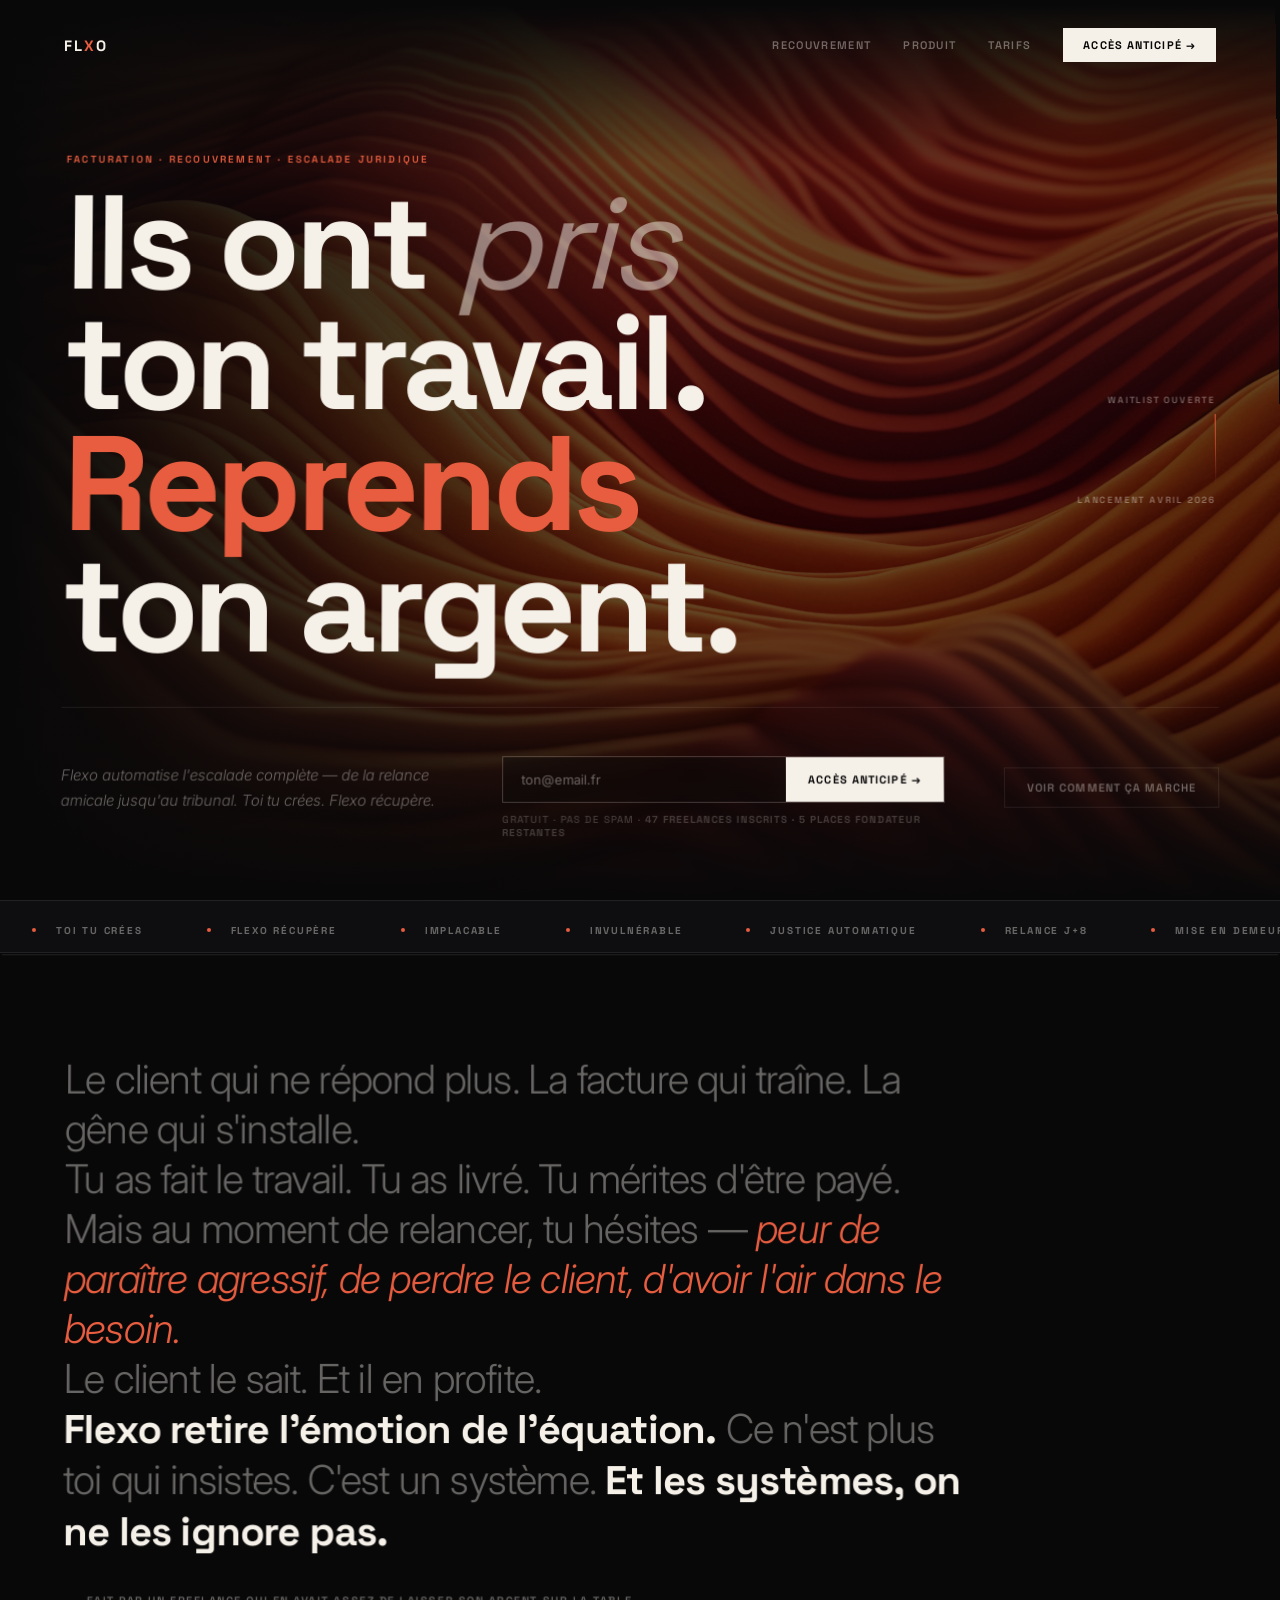
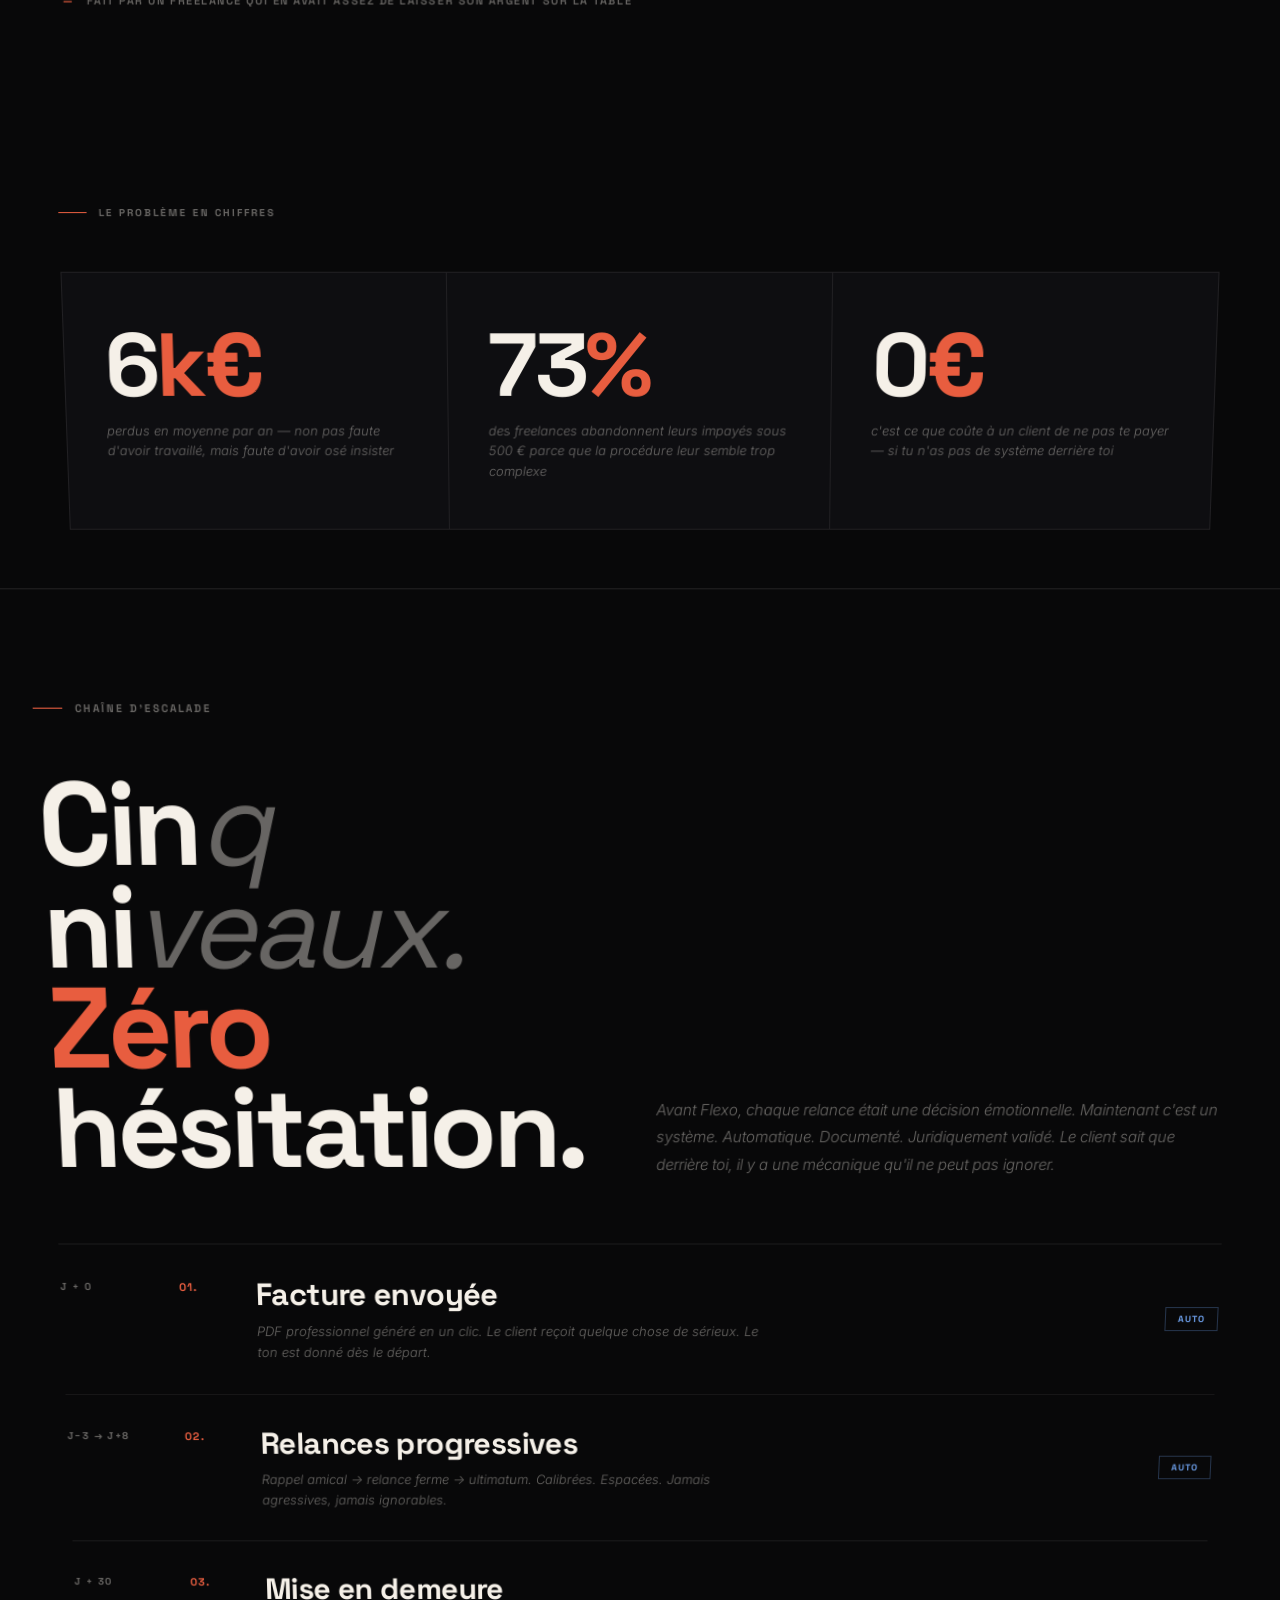
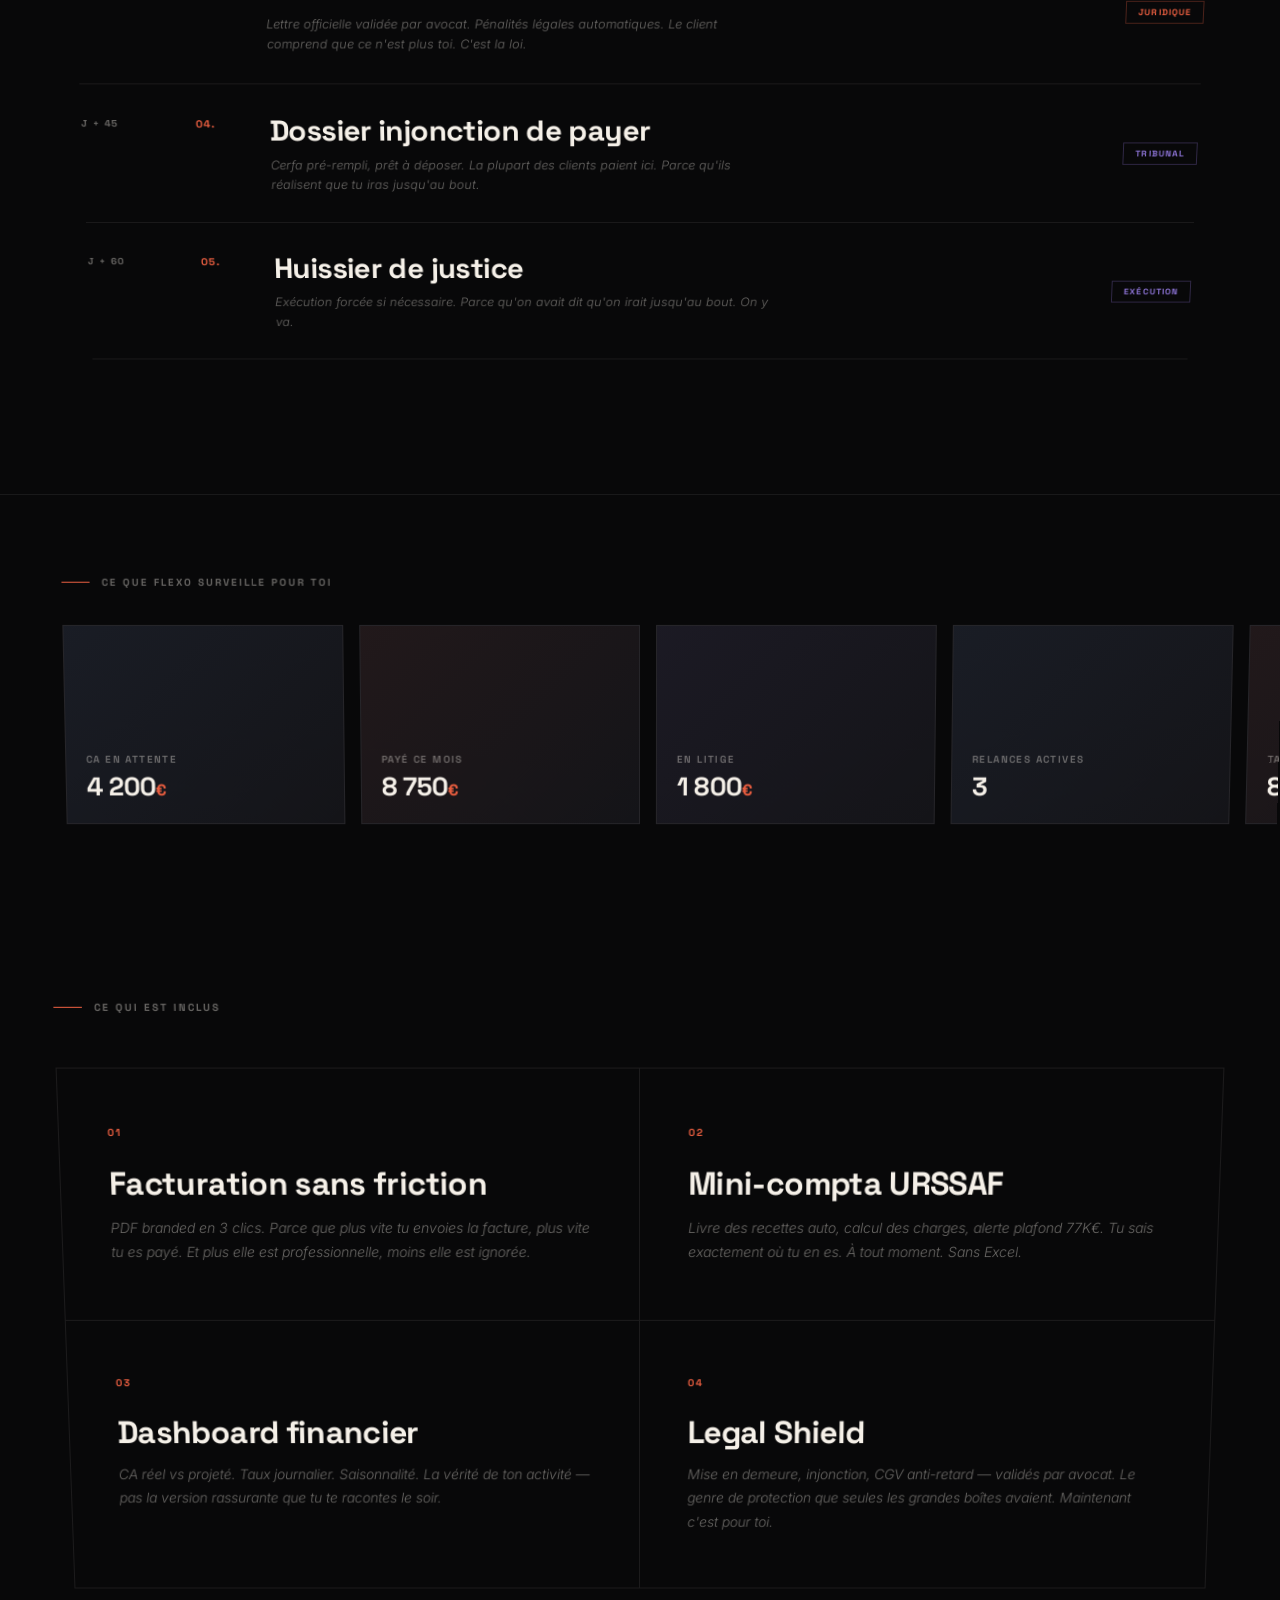
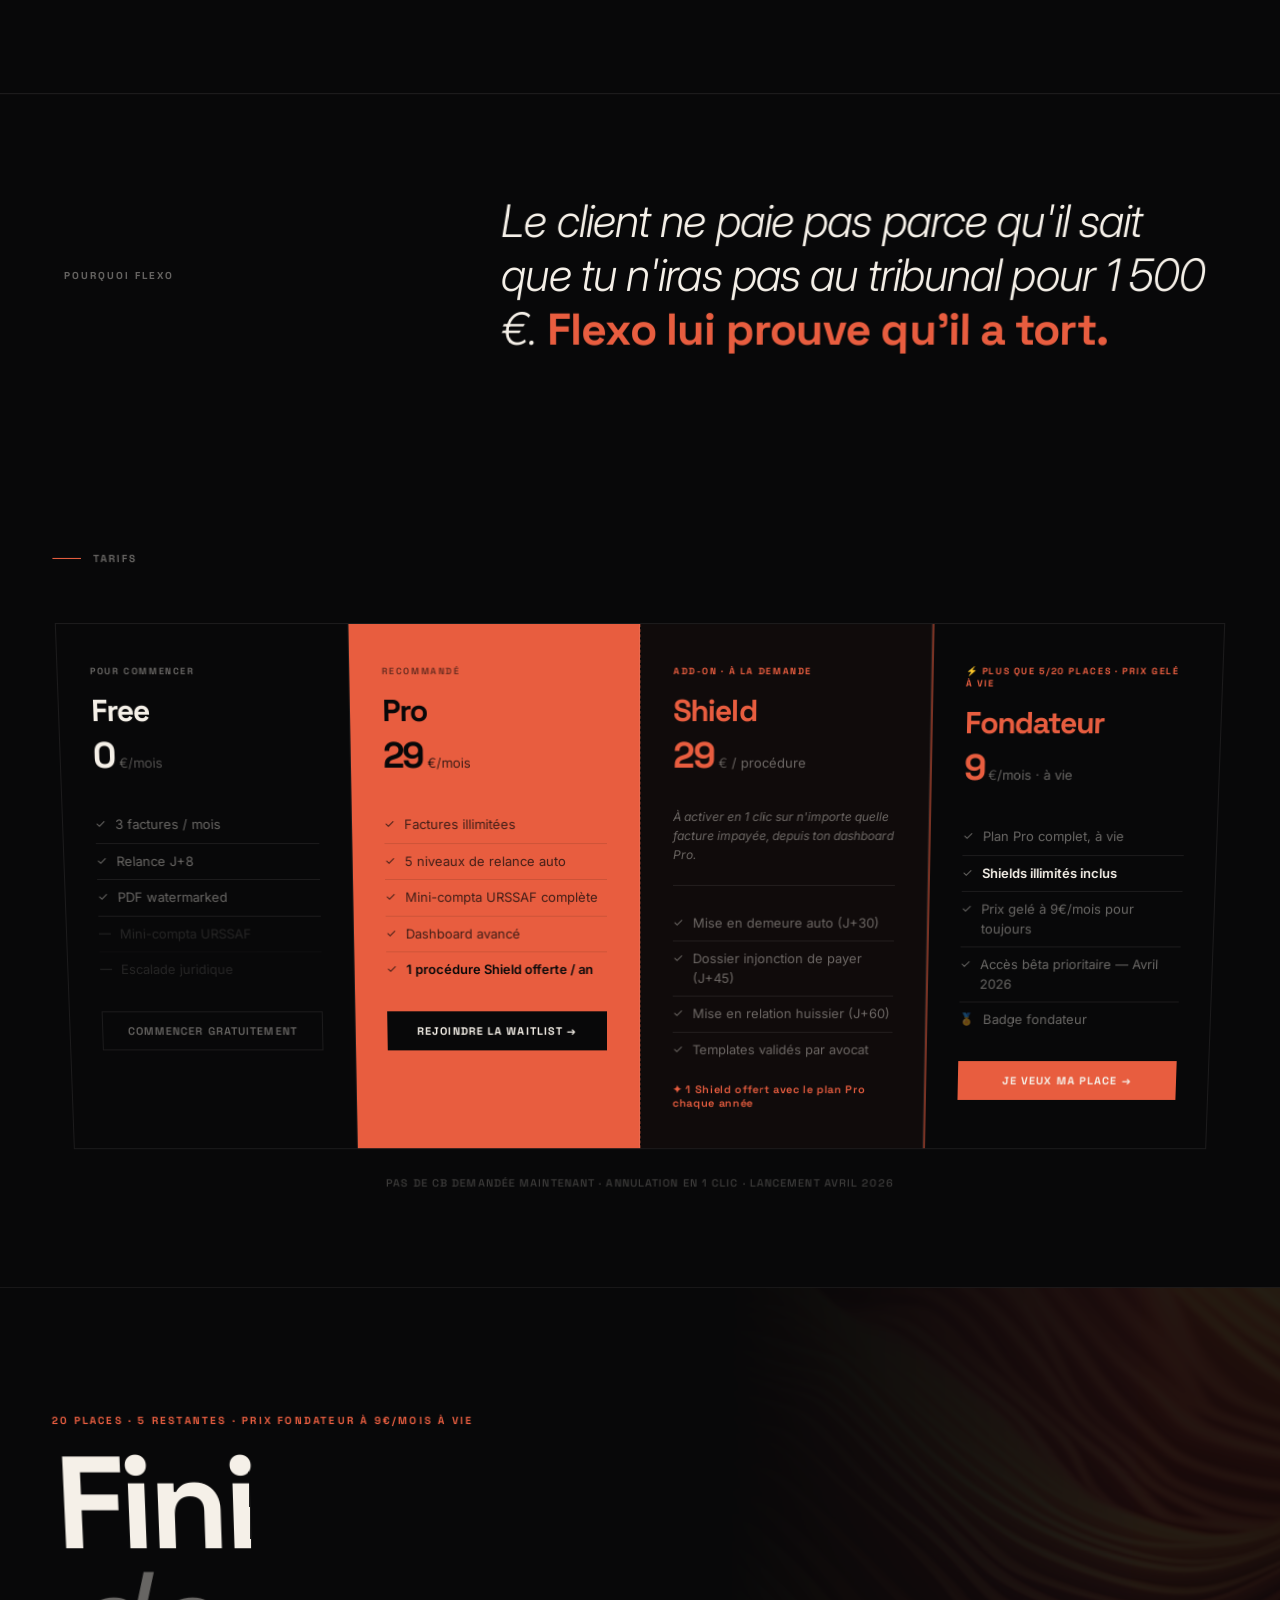
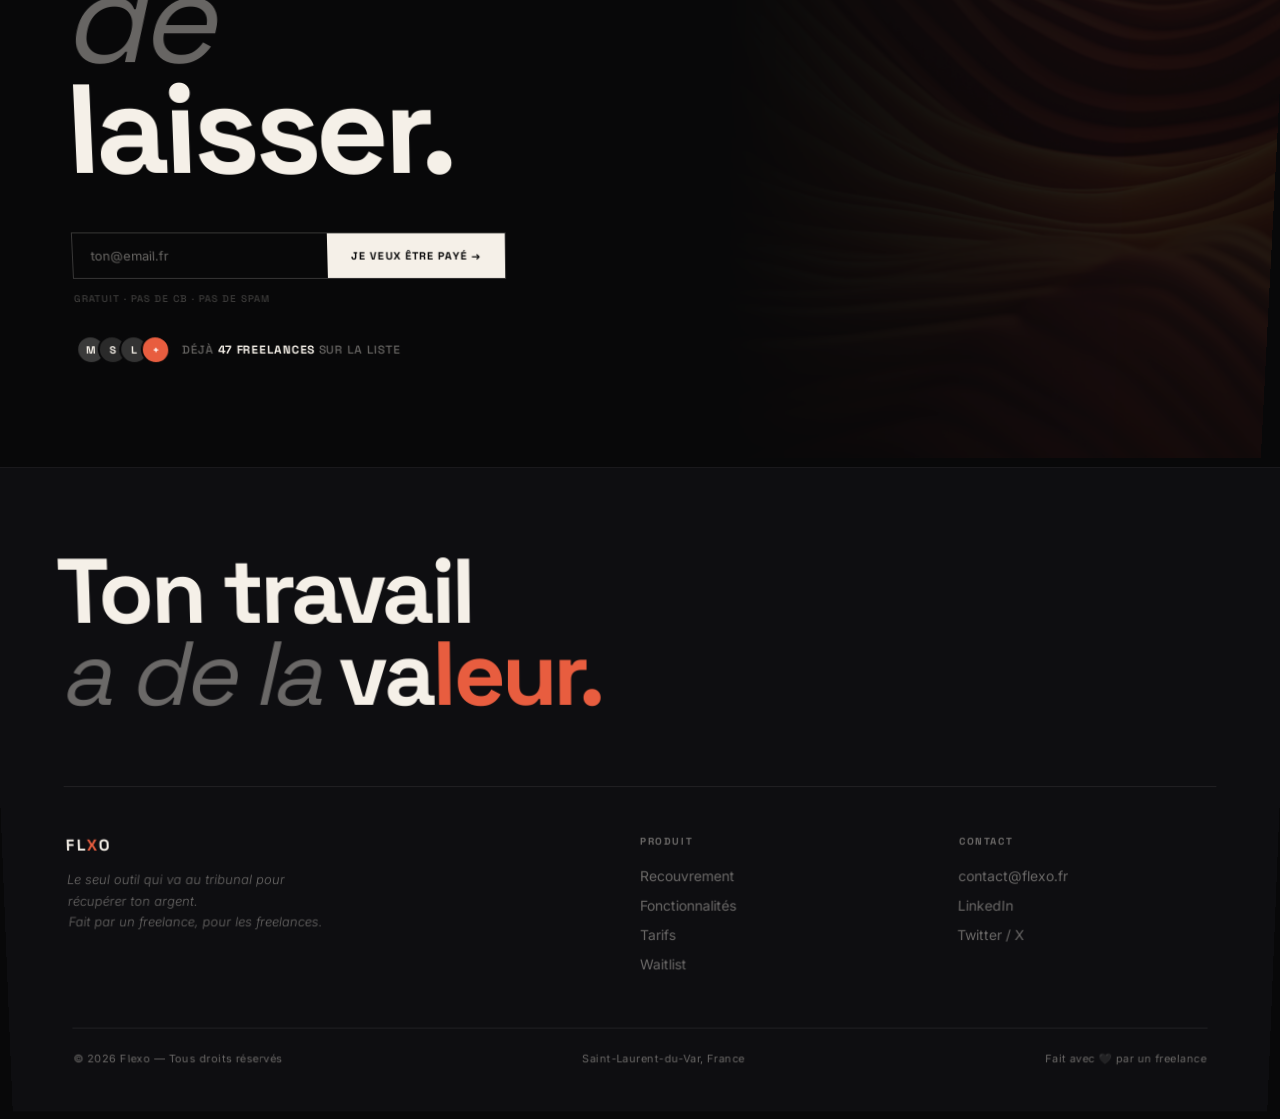
==== commit 9d93b41e: "Update index.html" ====
--- a/index.html
+++ b/index.html
@@ -13,7 +13,7 @@
   </head>
   <body>
 
-    <!-- PRELOADER -->
+    <!-- PRELOADER — hors du wrapper, ne doit pas être déformé -->
     <div
       id="preloader"
       role="progressbar"
@@ -34,451 +34,455 @@
       </div>
     </div>
 
-    <!-- NAV -->
-    <nav aria-label="Navigation principale">
-      <a class="nav-logo" href="#">FL<span class="accent">X</span>O</a>
-      <div class="nav-right">
-        <a class="nav-link" href="#escalade">Recouvrement</a>
-        <a class="nav-link" href="#produit">Produit</a>
-        <a class="nav-link" href="#tarifs">Tarifs</a>
-        <button
-          type="button"
-          class="btn-primary nav-btn"
-          data-scroll="waitlist"
-        >
-          Accès anticipé →
-        </button>
+    <!-- SKEW WRAPPER — tout le contenu visible ici -->
+    <div id="skew-wrapper">
+
+      <!-- NAV -->
+      <nav aria-label="Navigation principale">
+        <a class="nav-logo" href="#">FL<span class="accent">X</span>O</a>
+        <div class="nav-right">
+          <a class="nav-link" href="#escalade">Recouvrement</a>
+          <a class="nav-link" href="#produit">Produit</a>
+          <a class="nav-link" href="#tarifs">Tarifs</a>
+          <button
+            type="button"
+            class="btn-primary nav-btn"
+            data-scroll="waitlist"
+          >
+            Accès anticipé →
+          </button>
+        </div>
+      </nav>
+
+      <!-- HERO -->
+      <section class="hero">
+        <div class="hero-bg" id="heroBg" aria-hidden="true"></div>
+
+        <div class="hero-meta" aria-hidden="true">
+          <div class="hero-meta-item">Waitlist ouverte</div>
+          <div class="hero-meta-line"></div>
+          <div class="hero-meta-item">Lancement Avril 2026</div>
+        </div>
+
+        <div class="hero-content">
+          <div class="hero-eyebrow r">
+            Facturation · Recouvrement · Escalade juridique
+          </div>
+          <h1 class="r delay-1">
+            Ils ont
+            <span class="light">pris</span><br />
+            ton travail.<br />
+            <span class="coral">Reprends</span><br />
+            ton argent.
+          </h1>
+          <div class="hero-bottom r delay-3">
+            <p class="hero-sub">
+              Flexo automatise l'escalade complète — de la relance amicale
+              jusqu'au tribunal. Toi tu crées. Flexo récupère.
+            </p>
+            <form
+              class="hero-waitlist-form r delay-5"
+              id="heroWaitlistForm"
+              novalidate
+            >
+              <div class="hero-waitlist-row">
+                <input
+                  type="email"
+                  id="heroEmailInput"
+                  placeholder="ton@email.fr"
+                  autocomplete="email"
+                  aria-label="Adresse e-mail"
+                />
+                <button type="submit" class="btn-primary btn-fill">
+                  Accès anticipé →
+                </button>
+              </div>
+              <p class="hero-wl-note">
+                Gratuit · Pas de spam ·
+                <strong><span id="heroCount">47</span> freelances inscrits · 5 places fondateur restantes</strong>
+              </p>
+              <p
+                class="wl-success hero-wl-success"
+                id="heroWlSuccess"
+                role="status"
+              >
+                ✓ Inscription confirmée — on te tient au courant.
+              </p>
+            </form>
+            <div class="hero-actions">
+              <button type="button" class="btn-line" data-scroll="escalade">
+                Voir comment ça marche
+              </button>
+            </div>
+          </div>
+        </div>
+      </section>
+
+      <!-- MARQUEE -->
+      <div class="marquee" aria-hidden="true">
+        <div class="marquee-track" id="marqueeTrack"></div>
       </div>
-    </nav>
-
-    <!-- HERO -->
-    <section class="hero">
-      <div class="hero-bg" id="heroBg" aria-hidden="true"></div>
-
-      <div class="hero-meta" aria-hidden="true">
-        <div class="hero-meta-item">Waitlist ouverte</div>
-        <div class="hero-meta-line"></div>
-        <div class="hero-meta-item">Lancement Avril 2026</div>
+
+      <!-- INTRO EDITORIAL -->
+      <section class="intro-section r">
+        <p class="intro-text">
+          Le client qui ne répond plus. La facture qui traîne. La gêne qui
+          s'installe.<br />
+          Tu as fait le travail. Tu as livré. Tu mérites d'être payé.<br />
+          Mais au moment de relancer, tu hésites —
+          <em>peur de paraître agressif, de perdre le client, d'avoir l'air dans le
+            besoin.</em><br />
+          Le client le sait. Et il en profite.<br />
+          <strong>Flexo retire l'émotion de l'équation.</strong>
+          Ce n'est plus toi qui insistes. C'est un système.
+          <strong>Et les systèmes, on ne les ignore pas.</strong>
+        </p>
+        <div class="intro-byline">
+          Fait par un freelance qui en avait assez de laisser son argent sur la table
+        </div>
+      </section>
+
+      <!-- STATS -->
+      <section class="section r">
+        <div class="section-label">Le problème en chiffres</div>
+        <div class="stats-strip">
+          <div class="stat-block">
+            <div class="stat-big">6<span class="unit">k€</span></div>
+            <div class="stat-sub">
+              perdus en moyenne par an — non pas faute d'avoir travaillé, mais
+              faute d'avoir osé insister
+            </div>
+          </div>
+          <div class="stat-block">
+            <div class="stat-big">73<span class="unit">%</span></div>
+            <div class="stat-sub">
+              des freelances abandonnent leurs impayés sous 500 € parce que la
+              procédure leur semble trop complexe
+            </div>
+          </div>
+          <div class="stat-block">
+            <div class="stat-big">0<span class="unit">€</span></div>
+            <div class="stat-sub">
+              c'est ce que coûte à un client de ne pas te payer — si tu n'as pas
+              de système derrière toi
+            </div>
+          </div>
+        </div>
+      </section>
+
+      <!-- ESCALADE -->
+      <section class="section" id="escalade">
+        <div class="escalade-heading r">
+          <div>
+            <div class="section-label">Chaîne d'escalade</div>
+            <div class="esc-big-title">
+              Cin<span class="light">q</span><br />
+              ni<span class="light">veaux.</span><br />
+              <span class="coral">Zéro</span><br />
+              hésitation.
+            </div>
+          </div>
+          <p class="esc-intro-copy r delay-1">
+            Avant Flexo, chaque relance était une décision émotionnelle.
+            Maintenant c'est un système. Automatique. Documenté. Juridiquement
+            validé. Le client sait que derrière toi, il y a une mécanique qu'il ne
+            peut pas ignorer.
+          </p>
+        </div>
+
+        <div class="esc-rows r delay-2">
+          <div class="esc-row">
+            <div class="esc-timing">J + 0</div>
+            <div class="esc-index">01.</div>
+            <div>
+              <div class="esc-name">Facture envoyée</div>
+              <div class="esc-desc">
+                PDF professionnel généré en un clic. Le client reçoit quelque
+                chose de sérieux. Le ton est donné dès le départ.
+              </div>
+            </div>
+            <span class="esc-pill pill-a">Auto</span>
+          </div>
+          <div class="esc-row">
+            <div class="esc-timing">J−3 → J+8</div>
+            <div class="esc-index">02.</div>
+            <div>
+              <div class="esc-name">Relances progressives</div>
+              <div class="esc-desc">
+                Rappel amical → relance ferme → ultimatum. Calibrées. Espacées.
+                Jamais agressives, jamais ignorables.
+              </div>
+            </div>
+            <span class="esc-pill pill-a">Auto</span>
+          </div>
+          <div class="esc-row">
+            <div class="esc-timing">J + 30</div>
+            <div class="esc-index">03.</div>
+            <div>
+              <div class="esc-name">Mise en demeure</div>
+              <div class="esc-desc">
+                Lettre officielle validée par avocat. Pénalités légales
+                automatiques. Le client comprend que ce n'est plus toi. C'est la loi.
+              </div>
+            </div>
+            <span class="esc-pill pill-j">Juridique</span>
+          </div>
+          <div class="esc-row">
+            <div class="esc-timing">J + 45</div>
+            <div class="esc-index">04.</div>
+            <div>
+              <div class="esc-name">Dossier injonction de payer</div>
+              <div class="esc-desc">
+                Cerfa pré-rempli, prêt à déposer. La plupart des clients paient
+                ici. Parce qu'ils réalisent que tu iras jusqu'au bout.
+              </div>
+            </div>
+            <span class="esc-pill pill-t">Tribunal</span>
+          </div>
+          <div class="esc-row">
+            <div class="esc-timing">J + 60</div>
+            <div class="esc-index">05.</div>
+            <div>
+              <div class="esc-name">Huissier de justice</div>
+              <div class="esc-desc">
+                Exécution forcée si nécessaire. Parce qu'on avait dit qu'on irait
+                jusqu'au bout. On y va.
+              </div>
+            </div>
+            <span class="esc-pill pill-t">Exécution</span>
+          </div>
+        </div>
+      </section>
+
+      <!-- PHOTO STRIP -->
+      <div class="photo-strip r" aria-hidden="true">
+        <div class="strip-label">Ce que Flexo surveille pour toi</div>
+        <div class="strip-track" id="stripTrack"></div>
       </div>
 
-      <div class="hero-content">
-        <div class="hero-eyebrow r">
-          Facturation · Recouvrement · Escalade juridique
-        </div>
-        <h1 class="r delay-1">
-          Ils ont
-          <span class="light">pris</span><br />
-          ton travail.<br />
-          <span class="coral">Reprends</span><br />
-          ton argent.
-        </h1>
-        <div class="hero-bottom r delay-3">
-          <p class="hero-sub">
-            Flexo automatise l'escalade complète — de la relance amicale
-            jusqu'au tribunal. Toi tu crées. Flexo récupère.
-          </p>
-          <form
-            class="hero-waitlist-form r delay-5"
-            id="heroWaitlistForm"
-            novalidate
-          >
-            <div class="hero-waitlist-row">
+      <!-- PRODUIT -->
+      <section class="section" id="produit">
+        <div class="section-label r">Ce qui est inclus</div>
+        <div class="features-split r delay-1">
+          <div class="feat-block">
+            <div class="feat-num">01</div>
+            <div class="feat-name">Facturation sans friction</div>
+            <div class="feat-desc">
+              PDF branded en 3 clics. Parce que plus vite tu envoies la facture,
+              plus vite tu es payé. Et plus elle est professionnelle, moins elle
+              est ignorée.
+            </div>
+          </div>
+          <div class="feat-block">
+            <div class="feat-num">02</div>
+            <div class="feat-name">Mini-compta URSSAF</div>
+            <div class="feat-desc">
+              Livre des recettes auto, calcul des charges, alerte plafond 77K€.
+              Tu sais exactement où tu en es. À tout moment. Sans Excel.
+            </div>
+          </div>
+          <div class="feat-block">
+            <div class="feat-num">03</div>
+            <div class="feat-name">Dashboard financier</div>
+            <div class="feat-desc">
+              CA réel vs projeté. Taux journalier. Saisonnalité. La vérité de ton
+              activité — pas la version rassurante que tu te racontes le soir.
+            </div>
+          </div>
+          <div class="feat-block">
+            <div class="feat-num">04</div>
+            <div class="feat-name">Legal Shield</div>
+            <div class="feat-desc">
+              Mise en demeure, injonction, CGV anti-retard — validés par avocat.
+              Le genre de protection que seules les grandes boîtes avaient.
+              Maintenant c'est pour toi.
+            </div>
+          </div>
+        </div>
+      </section>
+
+      <!-- EDITORIAL QUOTE -->
+      <section class="quote-section r">
+        <div class="quote-label">Pourquoi Flexo</div>
+        <blockquote class="quote-text">
+          Le client ne paie pas parce qu'il sait que tu n'iras pas au tribunal
+          pour 1 500 €. <strong>Flexo lui prouve qu'il a tort.</strong>
+        </blockquote>
+      </section>
+
+      <!-- PRICING -->
+      <section class="section" id="tarifs">
+        <div class="section-label r">Tarifs</div>
+        <div class="pricing-wrap r delay-1">
+
+          <!-- FREE -->
+          <div class="p-card">
+            <div class="p-tier">Pour commencer</div>
+            <div class="p-name">Free</div>
+            <div class="p-price"><strong>0</strong> €/mois</div>
+            <ul class="p-list">
+              <li><span class="ck">✓</span> 3 factures / mois</li>
+              <li><span class="ck">✓</span> Relance J+8</li>
+              <li><span class="ck">✓</span> PDF watermarked</li>
+              <li class="off"><span class="ck">—</span> Mini-compta URSSAF</li>
+              <li class="off"><span class="ck">—</span> Escalade juridique</li>
+            </ul>
+            <button type="button" class="btn-line btn-card" data-scroll="waitlist">
+              Commencer gratuitement
+            </button>
+          </div>
+
+          <!-- PRO -->
+          <div class="p-card hot">
+            <div class="p-tier">Recommandé</div>
+            <div class="p-name">Pro</div>
+            <div class="p-price"><strong>29</strong> €/mois</div>
+            <ul class="p-list">
+              <li><span class="ck">✓</span> Factures illimitées</li>
+              <li><span class="ck">✓</span> 5 niveaux de relance auto</li>
+              <li><span class="ck">✓</span> Mini-compta URSSAF complète</li>
+              <li><span class="ck">✓</span> Dashboard avancé</li>
+              <li><span class="ck">✓</span> <strong>1 procédure Shield offerte / an</strong></li>
+            </ul>
+            <button type="button" class="btn-primary btn-card" data-scroll="waitlist">
+              Rejoindre la waitlist →
+            </button>
+          </div>
+
+          <!-- SHIELD ADD-ON -->
+          <div class="p-card p-card--addon">
+            <div class="p-tier">Add-on · À la demande</div>
+            <div class="p-name">Shield</div>
+            <div class="p-price"><strong>29</strong> €<span class="p-once"> / procédure</span></div>
+            <p class="p-addon-desc">
+              À activer en 1 clic sur n'importe quelle facture impayée, depuis ton dashboard Pro.
+            </p>
+            <ul class="p-list">
+              <li><span class="ck">✓</span> Mise en demeure auto (J+30)</li>
+              <li><span class="ck">✓</span> Dossier injonction de payer (J+45)</li>
+              <li><span class="ck">✓</span> Mise en relation huissier (J+60)</li>
+              <li><span class="ck">✓</span> Templates validés par avocat</li>
+            </ul>
+            <p class="p-addon-note">
+              ✦ 1 Shield offert avec le plan Pro chaque année
+            </p>
+          </div>
+
+          <!-- FONDATEUR -->
+          <div class="p-card p-card--founder">
+            <div class="p-tier">
+              ⚡ Plus que <span id="founderSpots">5</span>/20 places · Prix gelé à vie
+            </div>
+            <div class="p-name">Fondateur</div>
+            <div class="p-price">
+              <strong>9</strong> €<span class="p-once">/mois · à vie</span>
+            </div>
+            <ul class="p-list">
+              <li><span class="ck">✓</span> Plan Pro complet, à vie</li>
+              <li><span class="ck">✓</span> <strong>Shields illimités inclus</strong></li>
+              <li><span class="ck">✓</span> Prix gelé à 9€/mois pour toujours</li>
+              <li><span class="ck">✓</span> Accès bêta prioritaire — Avril 2026</li>
+              <li><span class="ck">🏅</span> Badge fondateur</li>
+            </ul>
+            <button type="button" class="btn-primary btn-card btn-founder" data-scroll="waitlist">
+              Je veux ma place →
+            </button>
+          </div>
+
+        </div>
+
+        <p class="pricing-note r delay-3">
+          Pas de CB demandée maintenant · Annulation en 1 clic · Lancement Avril 2026
+        </p>
+      </section>
+
+      <!-- CTA / WAITLIST -->
+      <section class="cta-wrap" id="waitlist">
+        <div class="cta-bg-img" aria-hidden="true"></div>
+        <div class="cta-inner">
+          <div class="cta-overline r">
+            20 places · 5 restantes · Prix fondateur à 9€/mois à vie
+          </div>
+          <h2 class="cta-heading r delay-1">
+            Fini<br />
+            <span class="light">de</span><br />
+            laisser.
+          </h2>
+          <form class="waitlist-form" id="waitlistForm" novalidate>
+            <div class="waitlist-row r delay-2">
               <input
                 type="email"
-                id="heroEmailInput"
+                id="emailInput"
                 placeholder="ton@email.fr"
                 autocomplete="email"
                 aria-label="Adresse e-mail"
               />
-              <button type="submit" class="btn-primary btn-fill">
-                Accès anticipé →
+              <button type="submit" class="btn-primary btn-submit">
+                Je veux être payé →
               </button>
             </div>
-            <p class="hero-wl-note">
-  Gratuit · Pas de spam ·
-  <strong><span id="heroCount">47</span> freelances inscrits · 5 places fondateur restantes</strong>
-</p>
-
-            <p
-              class="wl-success hero-wl-success"
-              id="heroWlSuccess"
-              role="status"
-            >
+            <p class="wl-note r delay-4">Gratuit · Pas de CB · Pas de spam</p>
+            <p class="wl-success" id="wlSuccess" role="status">
               ✓ Inscription confirmée — on te tient au courant.
             </p>
           </form>
-          <div class="hero-actions">
-            <button type="button" class="btn-line" data-scroll="escalade">
-              Voir comment ça marche
-            </button>
-          </div>
-        </div>
-      </div>
-    </section>
-
-    <!-- MARQUEE -->
-    <div class="marquee" aria-hidden="true">
-      <div class="marquee-track" id="marqueeTrack"></div>
+          <div class="wl-avatars r delay-5">
+            <div class="avs" aria-hidden="true">
+              <div class="av" style="background:#3a3a3a">M</div>
+              <div class="av" style="background:#2a2a2a">S</div>
+              <div class="av" style="background:#333333">L</div>
+              <div class="av" style="background:#E85D3F; color:#fff">+</div>
+            </div>
+            <p class="wl-proof">
+              Déjà <strong>47 freelances</strong> sur la liste
+            </p>
+          </div>
+        </div>
+      </section>
+
+      <!-- FOOTER -->
+      <footer>
+        <div class="footer-statement">
+          Ton travail<br />
+          <span class="light">a de la</span>
+          va<span class="coral">leur.</span>
+        </div>
+        <div class="footer-cols">
+          <div>
+            <div class="footer-brand">FL<span class="accent">X</span>O</div>
+            <p class="footer-tagline">
+              Le seul outil qui va au tribunal pour récupérer ton argent.<br />
+              Fait par un freelance, pour les freelances.
+            </p>
+          </div>
+          <div class="footer-col">
+            <h5>Produit</h5>
+            <ul>
+              <li><a href="#escalade">Recouvrement</a></li>
+              <li><a href="#produit">Fonctionnalités</a></li>
+              <li><a href="#tarifs">Tarifs</a></li>
+              <li><a href="#waitlist">Waitlist</a></li>
+            </ul>
+          </div>
+          <div class="footer-col">
+            <h5>Contact</h5>
+            <ul>
+              <li><a href="mailto:contact@flexo.fr">contact@flexo.fr</a></li>
+              <li><a href="#" rel="noopener noreferrer">LinkedIn</a></li>
+              <li><a href="#" rel="noopener noreferrer">Twitter / X</a></li>
+            </ul>
+          </div>
+        </div>
+        <div class="footer-bottom">
+          <span class="footer-copy">© 2026 Flexo — Tous droits réservés</span>
+          <span class="footer-copy">Saint-Laurent-du-Var, France</span>
+          <span class="footer-copy">Fait avec 🖤 par un freelance</span>
+        </div>
+      </footer>
+
     </div>
-
-    <!-- INTRO EDITORIAL -->
-    <section class="intro-section r">
-      <p class="intro-text">
-        Le client qui ne répond plus. La facture qui traîne. La gêne qui
-        s'installe.<br />
-        Tu as fait le travail. Tu as livré. Tu mérites d'être payé.<br />
-        Mais au moment de relancer, tu hésites —
-        <em>peur de paraître agressif, de perdre le client, d'avoir l'air dans le
-          besoin.</em><br />
-        Le client le sait. Et il en profite.<br />
-        <strong>Flexo retire l'émotion de l'équation.</strong>
-        Ce n'est plus toi qui insistes. C'est un système.
-        <strong>Et les systèmes, on ne les ignore pas.</strong>
-      </p>
-      <div class="intro-byline">
-        Fait par un freelance qui en avait assez de laisser son argent sur la table
-      </div>
-    </section>
-
-    <!-- STATS -->
-    <section class="section r">
-      <div class="section-label">Le problème en chiffres</div>
-      <div class="stats-strip">
-        <div class="stat-block">
-          <div class="stat-big">6<span class="unit">k€</span></div>
-          <div class="stat-sub">
-            perdus en moyenne par an — non pas faute d'avoir travaillé, mais
-            faute d'avoir osé insister
-          </div>
-        </div>
-        <div class="stat-block">
-          <div class="stat-big">73<span class="unit">%</span></div>
-          <div class="stat-sub">
-            des freelances abandonnent leurs impayés sous 500 € parce que la
-            procédure leur semble trop complexe
-          </div>
-        </div>
-        <div class="stat-block">
-          <div class="stat-big">0<span class="unit">€</span></div>
-          <div class="stat-sub">
-            c'est ce que coûte à un client de ne pas te payer — si tu n'as pas
-            de système derrière toi
-          </div>
-        </div>
-      </div>
-    </section>
-
-    <!-- ESCALADE -->
-    <section class="section" id="escalade">
-      <div class="escalade-heading r">
-        <div>
-          <div class="section-label">Chaîne d'escalade</div>
-          <div class="esc-big-title">
-            Cin<span class="light">q</span><br />
-            ni<span class="light">veaux.</span><br />
-            <span class="coral">Zéro</span><br />
-            hésitation.
-          </div>
-        </div>
-        <p class="esc-intro-copy r delay-1">
-          Avant Flexo, chaque relance était une décision émotionnelle.
-          Maintenant c'est un système. Automatique. Documenté. Juridiquement
-          validé. Le client sait que derrière toi, il y a une mécanique qu'il ne
-          peut pas ignorer.
-        </p>
-      </div>
-
-      <div class="esc-rows r delay-2">
-        <div class="esc-row">
-          <div class="esc-timing">J + 0</div>
-          <div class="esc-index">01.</div>
-          <div>
-            <div class="esc-name">Facture envoyée</div>
-            <div class="esc-desc">
-              PDF professionnel généré en un clic. Le client reçoit quelque
-              chose de sérieux. Le ton est donné dès le départ.
-            </div>
-          </div>
-          <span class="esc-pill pill-a">Auto</span>
-        </div>
-        <div class="esc-row">
-          <div class="esc-timing">J−3 → J+8</div>
-          <div class="esc-index">02.</div>
-          <div>
-            <div class="esc-name">Relances progressives</div>
-            <div class="esc-desc">
-              Rappel amical → relance ferme → ultimatum. Calibrées. Espacées.
-              Jamais agressives, jamais ignorables.
-            </div>
-          </div>
-          <span class="esc-pill pill-a">Auto</span>
-        </div>
-        <div class="esc-row">
-          <div class="esc-timing">J + 30</div>
-          <div class="esc-index">03.</div>
-          <div>
-            <div class="esc-name">Mise en demeure</div>
-            <div class="esc-desc">
-              Lettre officielle validée par avocat. Pénalités légales
-              automatiques. Le client comprend que ce n'est plus toi. C'est la loi.
-            </div>
-          </div>
-          <span class="esc-pill pill-j">Juridique</span>
-        </div>
-        <div class="esc-row">
-          <div class="esc-timing">J + 45</div>
-          <div class="esc-index">04.</div>
-          <div>
-            <div class="esc-name">Dossier injonction de payer</div>
-            <div class="esc-desc">
-              Cerfa pré-rempli, prêt à déposer. La plupart des clients paient
-              ici. Parce qu'ils réalisent que tu iras jusqu'au bout.
-            </div>
-          </div>
-          <span class="esc-pill pill-t">Tribunal</span>
-        </div>
-        <div class="esc-row">
-          <div class="esc-timing">J + 60</div>
-          <div class="esc-index">05.</div>
-          <div>
-            <div class="esc-name">Huissier de justice</div>
-            <div class="esc-desc">
-              Exécution forcée si nécessaire. Parce qu'on avait dit qu'on irait
-              jusqu'au bout. On y va.
-            </div>
-          </div>
-          <span class="esc-pill pill-t">Exécution</span>
-        </div>
-      </div>
-    </section>
-
-    <!-- PHOTO STRIP -->
-    <div class="photo-strip r" aria-hidden="true">
-      <div class="strip-label">Ce que Flexo surveille pour toi</div>
-      <div class="strip-track" id="stripTrack"></div>
-    </div>
-
-    <!-- PRODUIT -->
-    <section class="section" id="produit">
-      <div class="section-label r">Ce qui est inclus</div>
-      <div class="features-split r delay-1">
-        <div class="feat-block">
-          <div class="feat-num">01</div>
-          <div class="feat-name">Facturation sans friction</div>
-          <div class="feat-desc">
-            PDF branded en 3 clics. Parce que plus vite tu envoies la facture,
-            plus vite tu es payé. Et plus elle est professionnelle, moins elle
-            est ignorée.
-          </div>
-        </div>
-        <div class="feat-block">
-          <div class="feat-num">02</div>
-          <div class="feat-name">Mini-compta URSSAF</div>
-          <div class="feat-desc">
-            Livre des recettes auto, calcul des charges, alerte plafond 77K€.
-            Tu sais exactement où tu en es. À tout moment. Sans Excel.
-          </div>
-        </div>
-        <div class="feat-block">
-          <div class="feat-num">03</div>
-          <div class="feat-name">Dashboard financier</div>
-          <div class="feat-desc">
-            CA réel vs projeté. Taux journalier. Saisonnalité. La vérité de ton
-            activité — pas la version rassurante que tu te racontes le soir.
-          </div>
-        </div>
-        <div class="feat-block">
-          <div class="feat-num">04</div>
-          <div class="feat-name">Legal Shield</div>
-          <div class="feat-desc">
-            Mise en demeure, injonction, CGV anti-retard — validés par avocat.
-            Le genre de protection que seules les grandes boîtes avaient.
-            Maintenant c'est pour toi.
-          </div>
-        </div>
-      </div>
-    </section>
-
-    <!-- EDITORIAL QUOTE -->
-    <section class="quote-section r">
-      <div class="quote-label">Pourquoi Flexo</div>
-      <blockquote class="quote-text">
-        Le client ne paie pas parce qu'il sait que tu n'iras pas au tribunal
-        pour 1 500 €. <strong>Flexo lui prouve qu'il a tort.</strong>
-      </blockquote>
-    </section>
-
-    <!-- PRICING -->
-    <section class="section" id="tarifs">
-      <div class="section-label r">Tarifs</div>
-      <div class="pricing-wrap r delay-1">
-
-        <!-- FREE -->
-        <div class="p-card">
-          <div class="p-tier">Pour commencer</div>
-          <div class="p-name">Free</div>
-          <div class="p-price"><strong>0</strong> €/mois</div>
-          <ul class="p-list">
-            <li><span class="ck">✓</span> 3 factures / mois</li>
-            <li><span class="ck">✓</span> Relance J+8</li>
-            <li><span class="ck">✓</span> PDF watermarked</li>
-            <li class="off"><span class="ck">—</span> Mini-compta URSSAF</li>
-            <li class="off"><span class="ck">—</span> Escalade juridique</li>
-          </ul>
-          <button type="button" class="btn-line btn-card" data-scroll="waitlist">
-            Commencer gratuitement
-          </button>
-        </div>
-
-        <!-- PRO -->
-        <div class="p-card hot">
-          <div class="p-tier">Recommandé</div>
-          <div class="p-name">Pro</div>
-          <div class="p-price"><strong>29</strong> €/mois</div>
-          <ul class="p-list">
-            <li><span class="ck">✓</span> Factures illimitées</li>
-            <li><span class="ck">✓</span> 5 niveaux de relance auto</li>
-            <li><span class="ck">✓</span> Mini-compta URSSAF complète</li>
-            <li><span class="ck">✓</span> Dashboard avancé</li>
-            <li><span class="ck">✓</span> <strong>1 procédure Shield offerte / an</strong></li>
-          </ul>
-          <button type="button" class="btn-primary btn-card" data-scroll="waitlist">
-            Rejoindre la waitlist →
-          </button>
-        </div>
-
-        <!-- SHIELD ADD-ON -->
-        <div class="p-card p-card--addon">
-          <div class="p-tier">Add-on · À la demande</div>
-          <div class="p-name">Shield</div>
-          <div class="p-price"><strong>29</strong> €<span class="p-once"> / procédure</span></div>
-          <p class="p-addon-desc">
-            À activer en 1 clic sur n'importe quelle facture impayée, depuis ton dashboard Pro.
-          </p>
-          <ul class="p-list">
-            <li><span class="ck">✓</span> Mise en demeure auto (J+30)</li>
-            <li><span class="ck">✓</span> Dossier injonction de payer (J+45)</li>
-            <li><span class="ck">✓</span> Mise en relation huissier (J+60)</li>
-            <li><span class="ck">✓</span> Templates validés par avocat</li>
-          </ul>
-          <p class="p-addon-note">
-            ✦ 1 Shield offert avec le plan Pro chaque année
-          </p>
-        </div>
-
-        <!-- FONDATEUR -->
-<div class="p-card p-card--founder">
-  <div class="p-tier">
-    ⚡ Plus que <span id="founderSpots">5</span>/20 places · Prix gelé à vie
-  </div>
-  <div class="p-name">Fondateur</div>
-  <div class="p-price">
-    <strong>9</strong> €<span class="p-once">/mois · à vie</span>
-  </div>
-  <ul class="p-list">
-    <li><span class="ck">✓</span> Plan Pro complet, à vie</li>
-    <li><span class="ck">✓</span> <strong>Shields illimités inclus</strong></li>
-    <li><span class="ck">✓</span> Prix gelé à 9€/mois pour toujours</li>
-    <li><span class="ck">✓</span> Accès bêta prioritaire — Avril 2026</li>
-    <li><span class="ck">🏅</span> Badge fondateur</li>
-  </ul>
-  <button type="button" class="btn-primary btn-card btn-founder" data-scroll="waitlist">
-    Je veux ma place →
-  </button>
-</div>
-
-
-      </div>
-
-      <!-- PRICING REASSURANCE -->
-      <p class="pricing-note r delay-3">
-        Pas de CB demandée maintenant · Annulation en 1 clic · Lancement Avril 2026
-      </p>
-    </section>
-
-    <!-- CTA / WAITLIST -->
-    <section class="cta-wrap" id="waitlist">
-      <div class="cta-bg-img" aria-hidden="true"></div>
-      <div class="cta-inner">
-        <div class="cta-overline r">
-  20 places · 5 restantes · Prix fondateur à 9€/mois à vie
-</div>
-        <h2 class="cta-heading r delay-1">
-          Fini<br />
-          <span class="light">de</span><br />
-          laisser.
-        </h2>
-        <form class="waitlist-form" id="waitlistForm" novalidate>
-          <div class="waitlist-row r delay-2">
-            <input
-              type="email"
-              id="emailInput"
-              placeholder="ton@email.fr"
-              autocomplete="email"
-              aria-label="Adresse e-mail"
-            />
-            <button type="submit" class="btn-primary btn-submit">
-              Je veux être payé →
-            </button>
-          </div>
-          <p class="wl-note r delay-4">Gratuit · Pas de CB · Pas de spam</p>
-          <p class="wl-success" id="wlSuccess" role="status">
-            ✓ Inscription confirmée — on te tient au courant.
-          </p>
-        </form>
-        <div class="wl-avatars r delay-5">
-          <div class="avs" aria-hidden="true">
-            <div class="av" style="background:#3a3a3a">M</div>
-            <div class="av" style="background:#2a2a2a">S</div>
-            <div class="av" style="background:#333333">L</div>
-            <div class="av" style="background:#E85D3F; color:#fff">+</div>
-          </div>
-          <p class="wl-proof">
-            Déjà <strong>47 freelances</strong> sur la liste
-          </p>
-        </div>
-      </div>
-    </section>
-
-    <!-- FOOTER -->
-    <footer>
-      <div class="footer-statement">
-        Ton travail<br />
-        <span class="light">a de la</span>
-        va<span class="coral">leur.</span>
-      </div>
-      <div class="footer-cols">
-        <div>
-          <div class="footer-brand">FL<span class="accent">X</span>O</div>
-          <p class="footer-tagline">
-            Le seul outil qui va au tribunal pour récupérer ton argent.<br />
-            Fait par un freelance, pour les freelances.
-          </p>
-        </div>
-        <div class="footer-col">
-          <h5>Produit</h5>
-          <ul>
-            <li><a href="#escalade">Recouvrement</a></li>
-            <li><a href="#produit">Fonctionnalités</a></li>
-            <li><a href="#tarifs">Tarifs</a></li>
-            <li><a href="#waitlist">Waitlist</a></li>
-          </ul>
-        </div>
-        <div class="footer-col">
-          <h5>Contact</h5>
-          <ul>
-            <li><a href="mailto:yvan.trouillet@gmail.com">contact@flexo.fr</a></li>
-            <li><a href="#" rel="noopener noreferrer">LinkedIn</a></li>
-          </ul>
-        </div>
-      </div>
-      <div class="footer-bottom">
-        <span class="footer-copy">© 2026 Flexo — Tous droits réservés</span>
-        <span class="footer-copy">Paris, France</span>
-        <span class="footer-copy">Fait avec 🖤 par un freelance</span>
-      </div>
-    </footer>
+    <!-- FIN SKEW WRAPPER -->
 
     <script src="main.js"></script>
   </body>
-</html>
+</html>
--- a/style.css
+++ b/style.css
@@ -1372,3 +1372,21 @@
   }
   .p-card:nth-child(2n) { border-right: none; }
 }
+
+/* ══════════════════════════════════════
+   SCROLL SKEW — performance
+══════════════════════════════════════ */
+body {
+  will-change: transform; /* ← Hint GPU pour éviter les repaints */
+}
+
+/* Fixe la nav pendant le skew — elle ne doit pas se tordre */
+nav {
+  will-change: transform;
+  transform: none !important; /* ← Écrase le skew du body sur la nav */
+}
+
+/* Le preloader non plus */
+#preloader {
+  transform: none !important;
+}
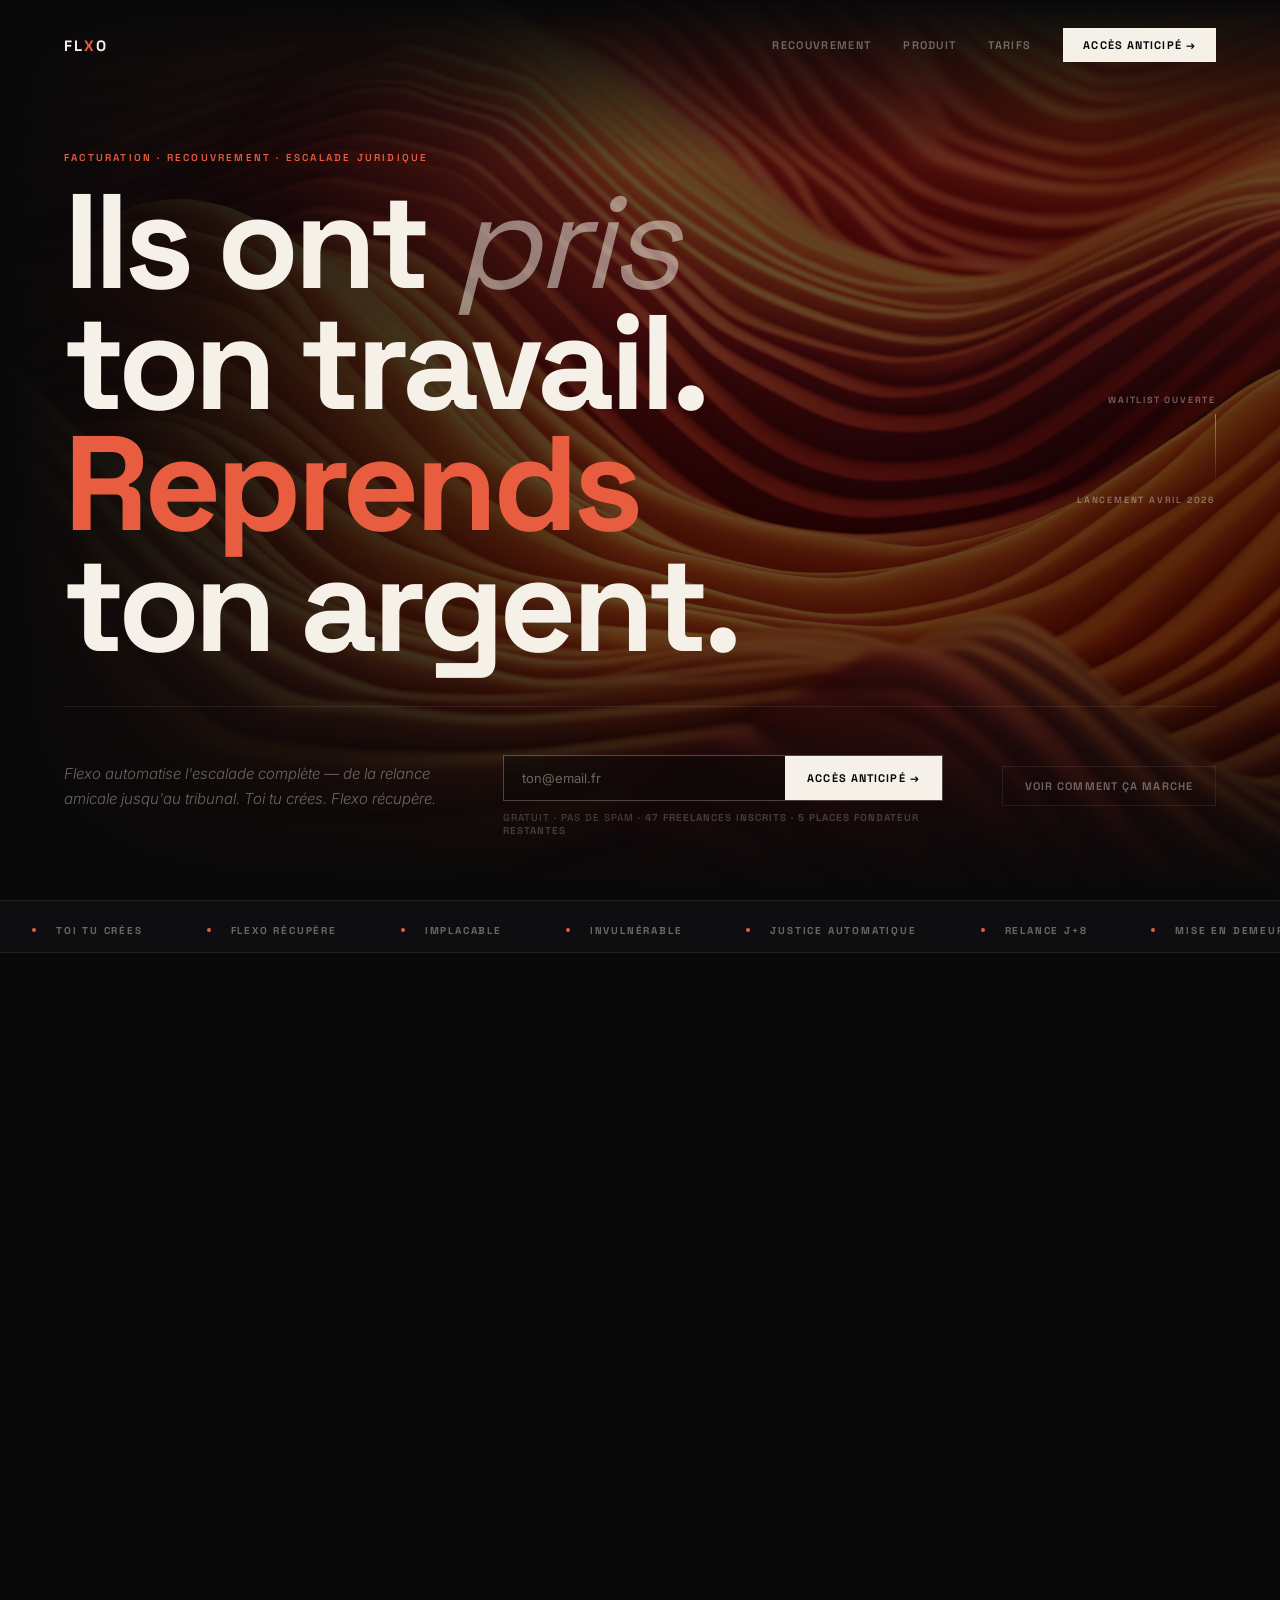
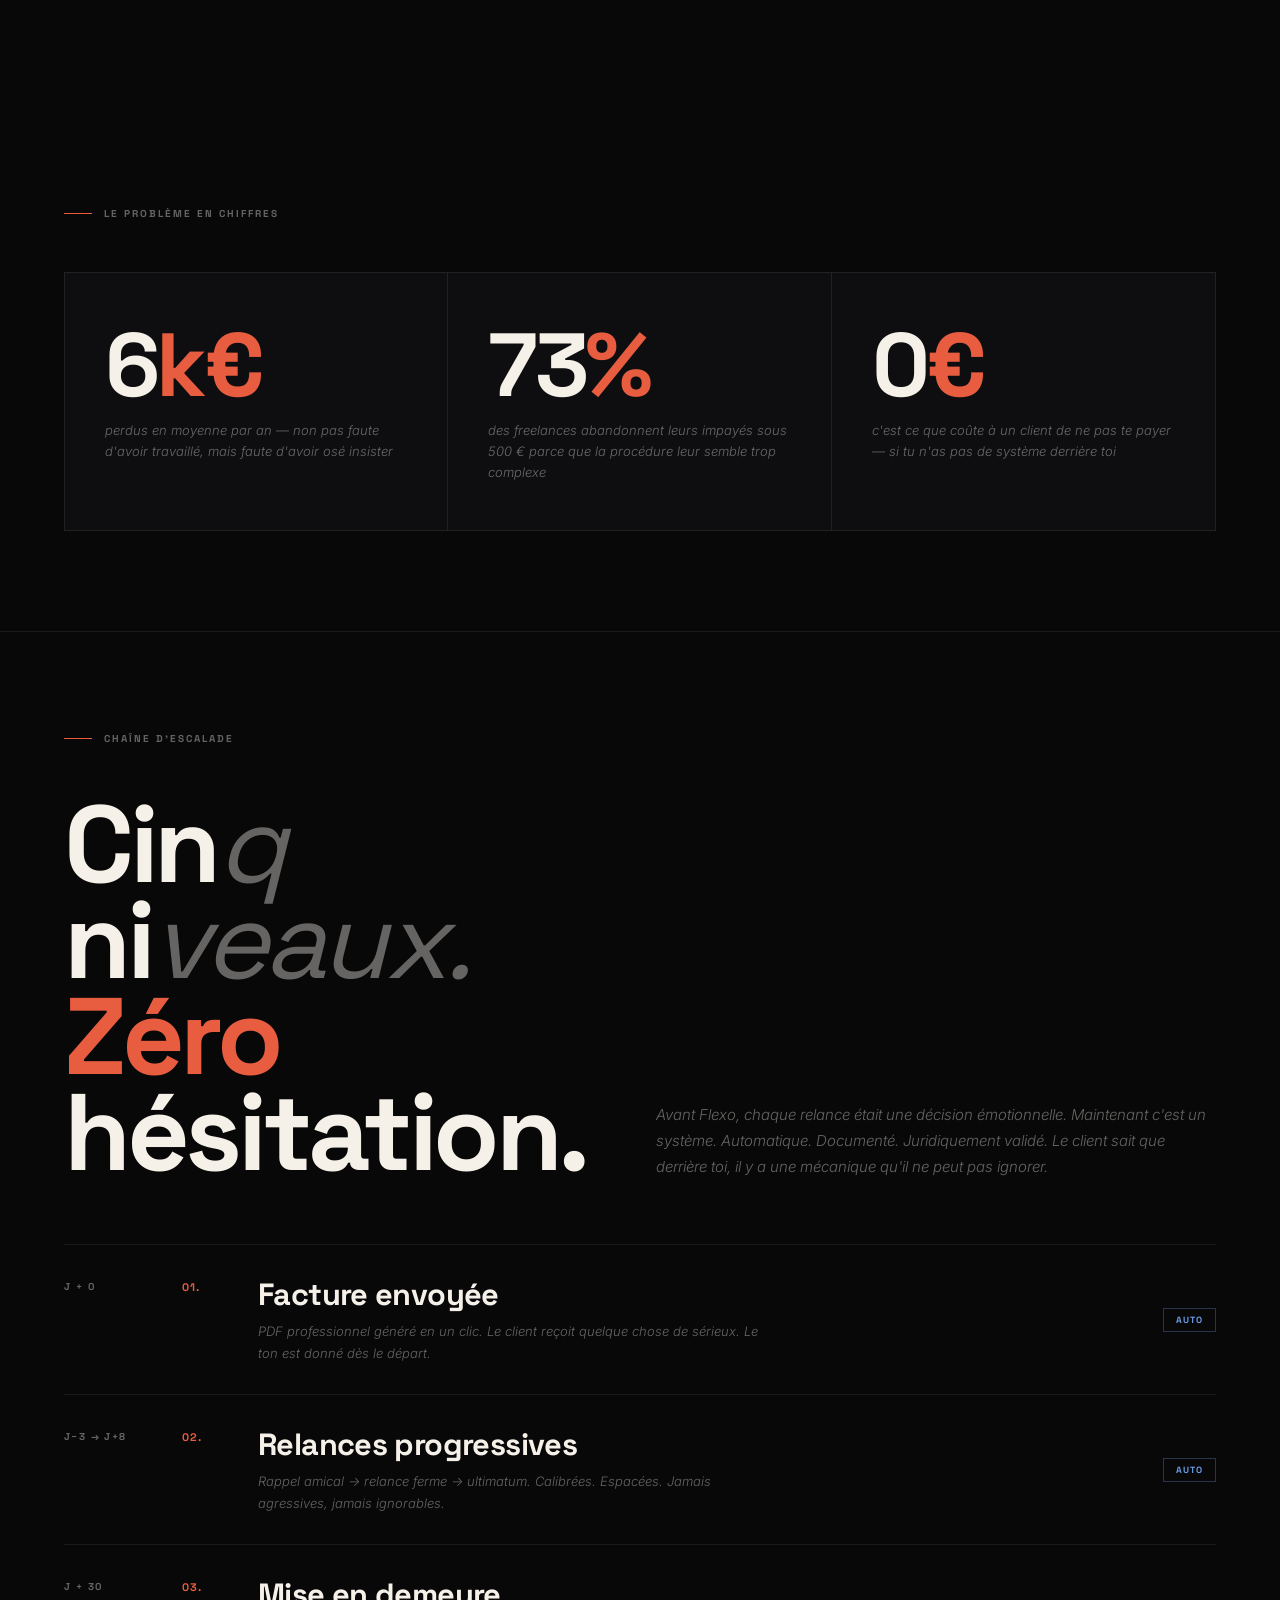
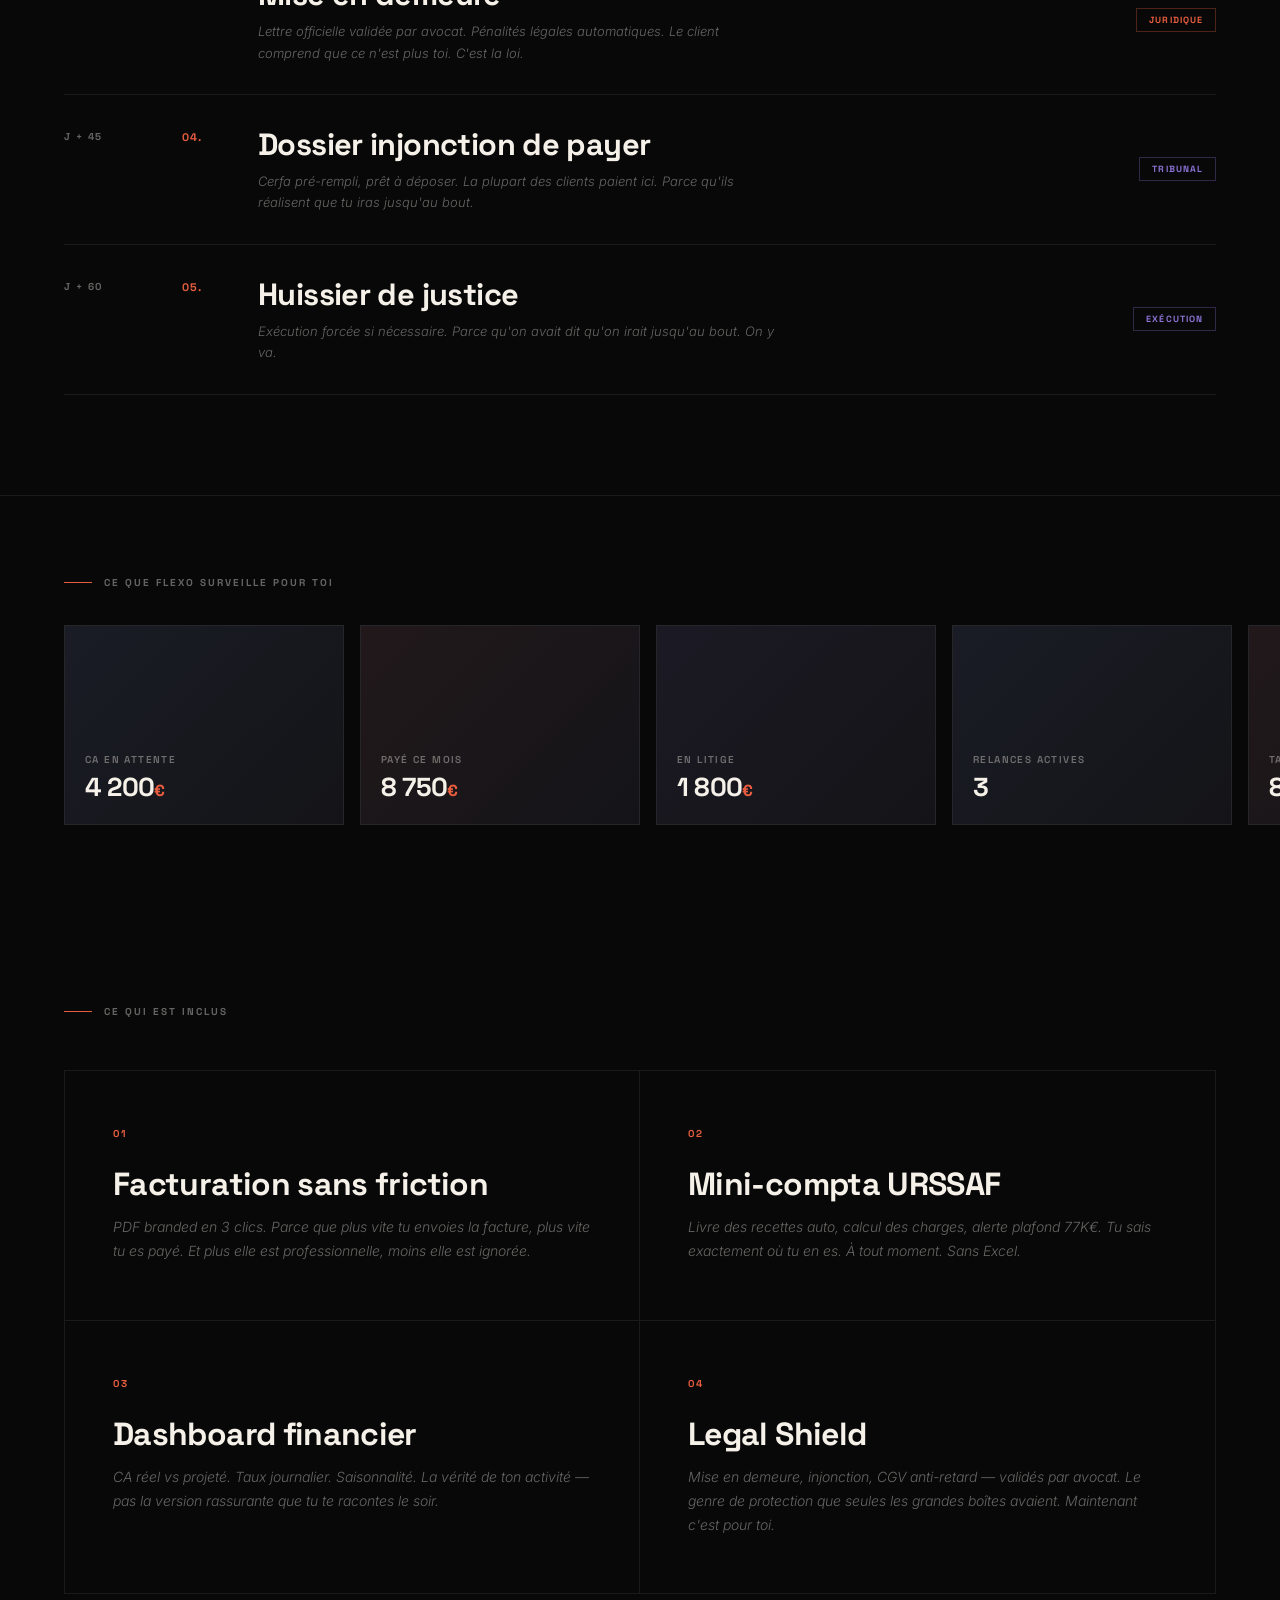
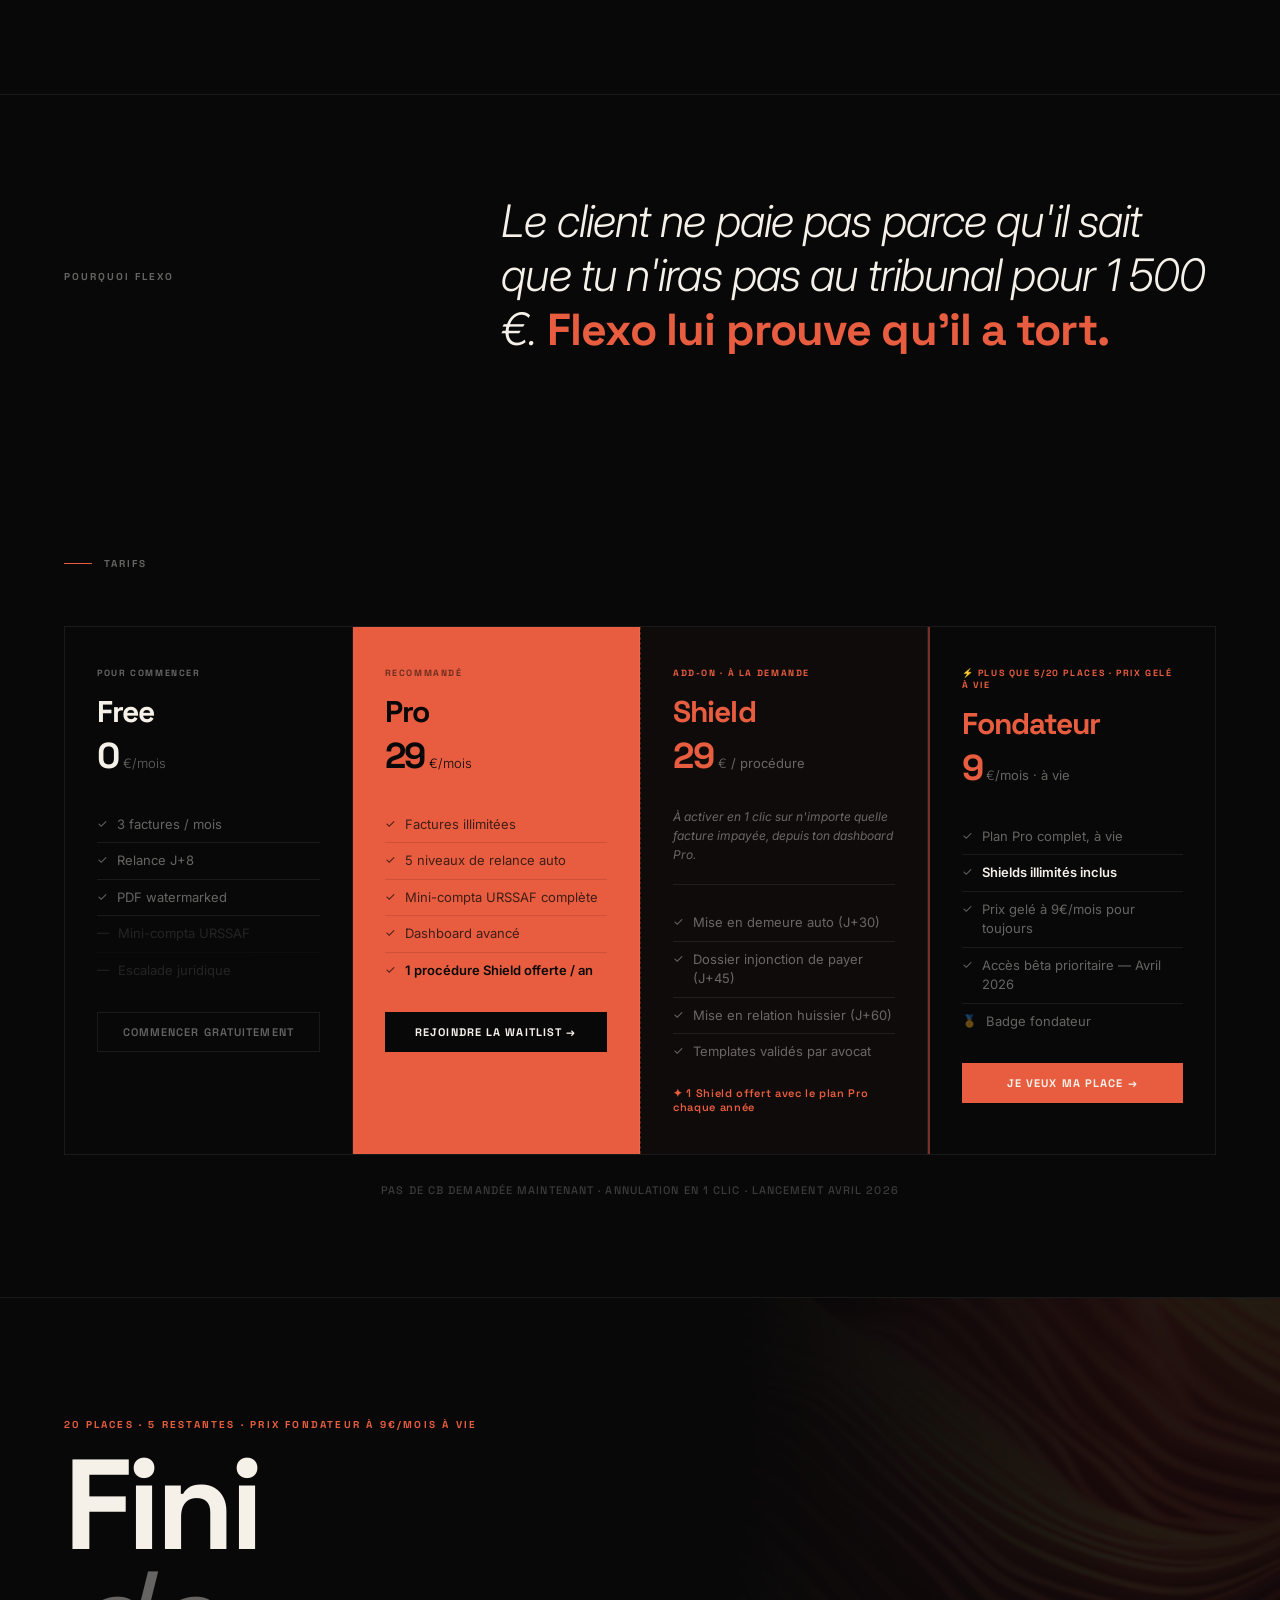
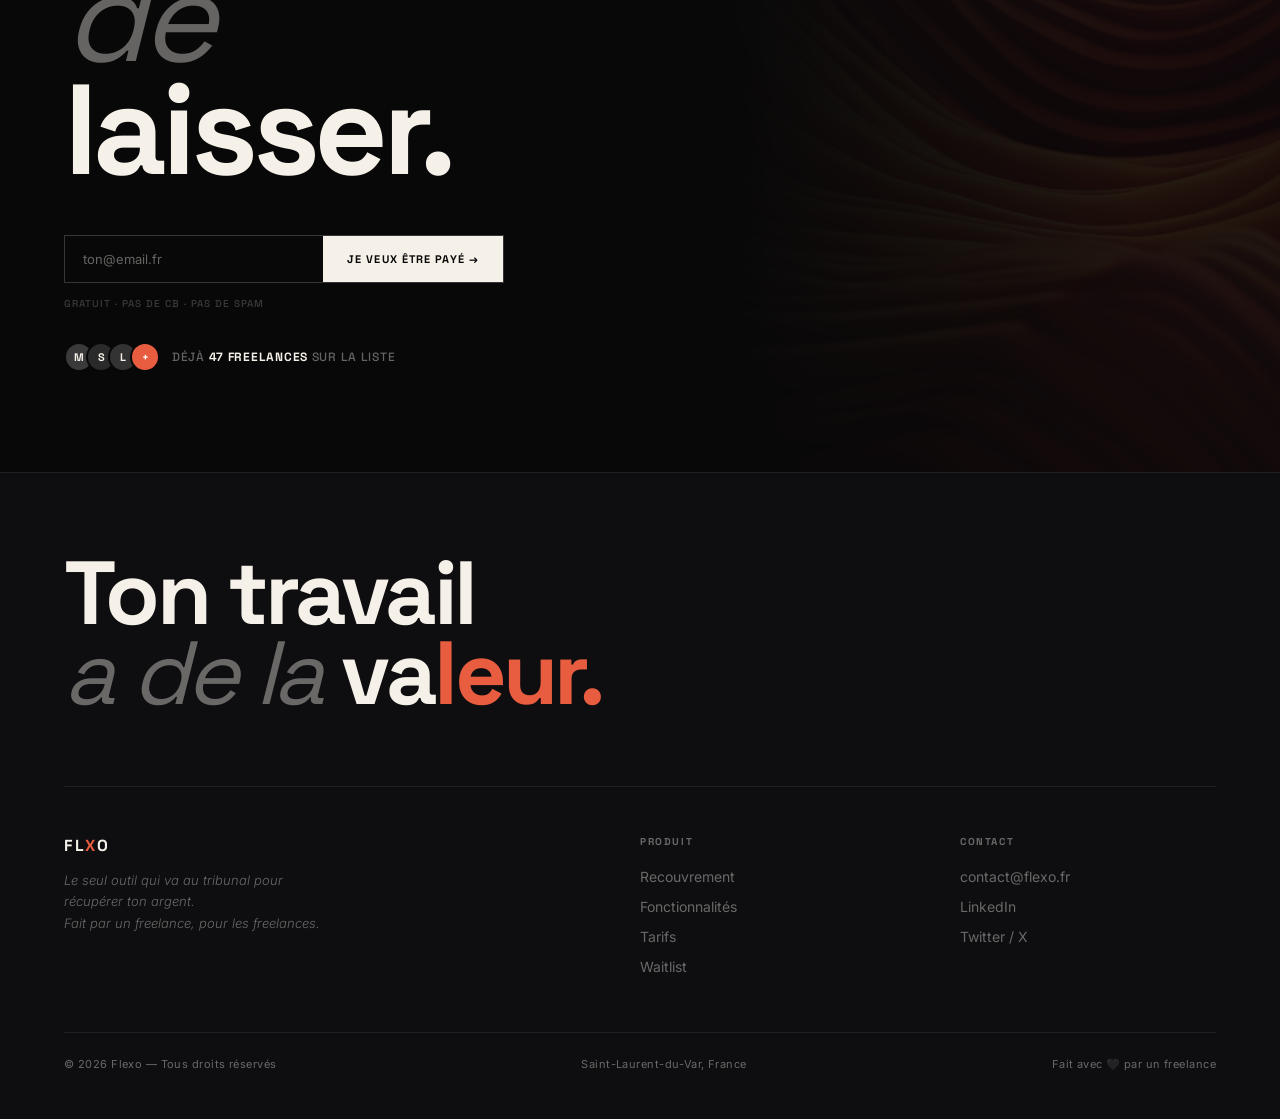
==== commit c1cf805b: "Update index.html" ====
--- a/index.html
+++ b/index.html
@@ -13,7 +13,7 @@
   </head>
   <body>
 
-    <!-- PRELOADER — hors du wrapper, ne doit pas être déformé -->
+    <!-- PRELOADER -->
     <div
       id="preloader"
       role="progressbar"
@@ -34,455 +34,451 @@
       </div>
     </div>
 
-    <!-- SKEW WRAPPER — tout le contenu visible ici -->
-    <div id="skew-wrapper">
-
-      <!-- NAV -->
-      <nav aria-label="Navigation principale">
-        <a class="nav-logo" href="#">FL<span class="accent">X</span>O</a>
-        <div class="nav-right">
-          <a class="nav-link" href="#escalade">Recouvrement</a>
-          <a class="nav-link" href="#produit">Produit</a>
-          <a class="nav-link" href="#tarifs">Tarifs</a>
-          <button
-            type="button"
-            class="btn-primary nav-btn"
-            data-scroll="waitlist"
+    <!-- NAV -->
+    <nav aria-label="Navigation principale">
+      <a class="nav-logo" href="#">FL<span class="accent">X</span>O</a>
+      <div class="nav-right">
+        <a class="nav-link" href="#escalade">Recouvrement</a>
+        <a class="nav-link" href="#produit">Produit</a>
+        <a class="nav-link" href="#tarifs">Tarifs</a>
+        <button
+          type="button"
+          class="btn-primary nav-btn"
+          data-scroll="waitlist"
+        >
+          Accès anticipé →
+        </button>
+      </div>
+    </nav>
+
+    <!-- HERO -->
+    <section class="hero">
+      <div class="hero-bg" id="heroBg" aria-hidden="true"></div>
+
+      <div class="hero-meta" aria-hidden="true">
+        <div class="hero-meta-item">Waitlist ouverte</div>
+        <div class="hero-meta-line"></div>
+        <div class="hero-meta-item">Lancement Avril 2026</div>
+      </div>
+
+      <div class="hero-content">
+        <div class="hero-eyebrow r">
+          Facturation · Recouvrement · Escalade juridique
+        </div>
+        <h1 class="r delay-1">
+          Ils ont
+          <span class="light">pris</span><br />
+          ton travail.<br />
+          <span class="coral">Reprends</span><br />
+          ton argent.
+        </h1>
+        <div class="hero-bottom r delay-3">
+          <p class="hero-sub">
+            Flexo automatise l'escalade complète — de la relance amicale
+            jusqu'au tribunal. Toi tu crées. Flexo récupère.
+          </p>
+          <form
+            class="hero-waitlist-form r delay-5"
+            id="heroWaitlistForm"
+            novalidate
           >
-            Accès anticipé →
-          </button>
-        </div>
-      </nav>
-
-      <!-- HERO -->
-      <section class="hero">
-        <div class="hero-bg" id="heroBg" aria-hidden="true"></div>
-
-        <div class="hero-meta" aria-hidden="true">
-          <div class="hero-meta-item">Waitlist ouverte</div>
-          <div class="hero-meta-line"></div>
-          <div class="hero-meta-item">Lancement Avril 2026</div>
-        </div>
-
-        <div class="hero-content">
-          <div class="hero-eyebrow r">
-            Facturation · Recouvrement · Escalade juridique
-          </div>
-          <h1 class="r delay-1">
-            Ils ont
-            <span class="light">pris</span><br />
-            ton travail.<br />
-            <span class="coral">Reprends</span><br />
-            ton argent.
-          </h1>
-          <div class="hero-bottom r delay-3">
-            <p class="hero-sub">
-              Flexo automatise l'escalade complète — de la relance amicale
-              jusqu'au tribunal. Toi tu crées. Flexo récupère.
-            </p>
-            <form
-              class="hero-waitlist-form r delay-5"
-              id="heroWaitlistForm"
-              novalidate
-            >
-              <div class="hero-waitlist-row">
-                <input
-                  type="email"
-                  id="heroEmailInput"
-                  placeholder="ton@email.fr"
-                  autocomplete="email"
-                  aria-label="Adresse e-mail"
-                />
-                <button type="submit" class="btn-primary btn-fill">
-                  Accès anticipé →
-                </button>
-              </div>
-              <p class="hero-wl-note">
-                Gratuit · Pas de spam ·
-                <strong><span id="heroCount">47</span> freelances inscrits · 5 places fondateur restantes</strong>
-              </p>
-              <p
-                class="wl-success hero-wl-success"
-                id="heroWlSuccess"
-                role="status"
-              >
-                ✓ Inscription confirmée — on te tient au courant.
-              </p>
-            </form>
-            <div class="hero-actions">
-              <button type="button" class="btn-line" data-scroll="escalade">
-                Voir comment ça marche
-              </button>
-            </div>
-          </div>
-        </div>
-      </section>
-
-      <!-- MARQUEE -->
-      <div class="marquee" aria-hidden="true">
-        <div class="marquee-track" id="marqueeTrack"></div>
-      </div>
-
-      <!-- INTRO EDITORIAL -->
-      <section class="intro-section r">
-        <p class="intro-text">
-          Le client qui ne répond plus. La facture qui traîne. La gêne qui
-          s'installe.<br />
-          Tu as fait le travail. Tu as livré. Tu mérites d'être payé.<br />
-          Mais au moment de relancer, tu hésites —
-          <em>peur de paraître agressif, de perdre le client, d'avoir l'air dans le
-            besoin.</em><br />
-          Le client le sait. Et il en profite.<br />
-          <strong>Flexo retire l'émotion de l'équation.</strong>
-          Ce n'est plus toi qui insistes. C'est un système.
-          <strong>Et les systèmes, on ne les ignore pas.</strong>
-        </p>
-        <div class="intro-byline">
-          Fait par un freelance qui en avait assez de laisser son argent sur la table
-        </div>
-      </section>
-
-      <!-- STATS -->
-      <section class="section r">
-        <div class="section-label">Le problème en chiffres</div>
-        <div class="stats-strip">
-          <div class="stat-block">
-            <div class="stat-big">6<span class="unit">k€</span></div>
-            <div class="stat-sub">
-              perdus en moyenne par an — non pas faute d'avoir travaillé, mais
-              faute d'avoir osé insister
-            </div>
-          </div>
-          <div class="stat-block">
-            <div class="stat-big">73<span class="unit">%</span></div>
-            <div class="stat-sub">
-              des freelances abandonnent leurs impayés sous 500 € parce que la
-              procédure leur semble trop complexe
-            </div>
-          </div>
-          <div class="stat-block">
-            <div class="stat-big">0<span class="unit">€</span></div>
-            <div class="stat-sub">
-              c'est ce que coûte à un client de ne pas te payer — si tu n'as pas
-              de système derrière toi
-            </div>
-          </div>
-        </div>
-      </section>
-
-      <!-- ESCALADE -->
-      <section class="section" id="escalade">
-        <div class="escalade-heading r">
-          <div>
-            <div class="section-label">Chaîne d'escalade</div>
-            <div class="esc-big-title">
-              Cin<span class="light">q</span><br />
-              ni<span class="light">veaux.</span><br />
-              <span class="coral">Zéro</span><br />
-              hésitation.
-            </div>
-          </div>
-          <p class="esc-intro-copy r delay-1">
-            Avant Flexo, chaque relance était une décision émotionnelle.
-            Maintenant c'est un système. Automatique. Documenté. Juridiquement
-            validé. Le client sait que derrière toi, il y a une mécanique qu'il ne
-            peut pas ignorer.
-          </p>
-        </div>
-
-        <div class="esc-rows r delay-2">
-          <div class="esc-row">
-            <div class="esc-timing">J + 0</div>
-            <div class="esc-index">01.</div>
-            <div>
-              <div class="esc-name">Facture envoyée</div>
-              <div class="esc-desc">
-                PDF professionnel généré en un clic. Le client reçoit quelque
-                chose de sérieux. Le ton est donné dès le départ.
-              </div>
-            </div>
-            <span class="esc-pill pill-a">Auto</span>
-          </div>
-          <div class="esc-row">
-            <div class="esc-timing">J−3 → J+8</div>
-            <div class="esc-index">02.</div>
-            <div>
-              <div class="esc-name">Relances progressives</div>
-              <div class="esc-desc">
-                Rappel amical → relance ferme → ultimatum. Calibrées. Espacées.
-                Jamais agressives, jamais ignorables.
-              </div>
-            </div>
-            <span class="esc-pill pill-a">Auto</span>
-          </div>
-          <div class="esc-row">
-            <div class="esc-timing">J + 30</div>
-            <div class="esc-index">03.</div>
-            <div>
-              <div class="esc-name">Mise en demeure</div>
-              <div class="esc-desc">
-                Lettre officielle validée par avocat. Pénalités légales
-                automatiques. Le client comprend que ce n'est plus toi. C'est la loi.
-              </div>
-            </div>
-            <span class="esc-pill pill-j">Juridique</span>
-          </div>
-          <div class="esc-row">
-            <div class="esc-timing">J + 45</div>
-            <div class="esc-index">04.</div>
-            <div>
-              <div class="esc-name">Dossier injonction de payer</div>
-              <div class="esc-desc">
-                Cerfa pré-rempli, prêt à déposer. La plupart des clients paient
-                ici. Parce qu'ils réalisent que tu iras jusqu'au bout.
-              </div>
-            </div>
-            <span class="esc-pill pill-t">Tribunal</span>
-          </div>
-          <div class="esc-row">
-            <div class="esc-timing">J + 60</div>
-            <div class="esc-index">05.</div>
-            <div>
-              <div class="esc-name">Huissier de justice</div>
-              <div class="esc-desc">
-                Exécution forcée si nécessaire. Parce qu'on avait dit qu'on irait
-                jusqu'au bout. On y va.
-              </div>
-            </div>
-            <span class="esc-pill pill-t">Exécution</span>
-          </div>
-        </div>
-      </section>
-
-      <!-- PHOTO STRIP -->
-      <div class="photo-strip r" aria-hidden="true">
-        <div class="strip-label">Ce que Flexo surveille pour toi</div>
-        <div class="strip-track" id="stripTrack"></div>
-      </div>
-
-      <!-- PRODUIT -->
-      <section class="section" id="produit">
-        <div class="section-label r">Ce qui est inclus</div>
-        <div class="features-split r delay-1">
-          <div class="feat-block">
-            <div class="feat-num">01</div>
-            <div class="feat-name">Facturation sans friction</div>
-            <div class="feat-desc">
-              PDF branded en 3 clics. Parce que plus vite tu envoies la facture,
-              plus vite tu es payé. Et plus elle est professionnelle, moins elle
-              est ignorée.
-            </div>
-          </div>
-          <div class="feat-block">
-            <div class="feat-num">02</div>
-            <div class="feat-name">Mini-compta URSSAF</div>
-            <div class="feat-desc">
-              Livre des recettes auto, calcul des charges, alerte plafond 77K€.
-              Tu sais exactement où tu en es. À tout moment. Sans Excel.
-            </div>
-          </div>
-          <div class="feat-block">
-            <div class="feat-num">03</div>
-            <div class="feat-name">Dashboard financier</div>
-            <div class="feat-desc">
-              CA réel vs projeté. Taux journalier. Saisonnalité. La vérité de ton
-              activité — pas la version rassurante que tu te racontes le soir.
-            </div>
-          </div>
-          <div class="feat-block">
-            <div class="feat-num">04</div>
-            <div class="feat-name">Legal Shield</div>
-            <div class="feat-desc">
-              Mise en demeure, injonction, CGV anti-retard — validés par avocat.
-              Le genre de protection que seules les grandes boîtes avaient.
-              Maintenant c'est pour toi.
-            </div>
-          </div>
-        </div>
-      </section>
-
-      <!-- EDITORIAL QUOTE -->
-      <section class="quote-section r">
-        <div class="quote-label">Pourquoi Flexo</div>
-        <blockquote class="quote-text">
-          Le client ne paie pas parce qu'il sait que tu n'iras pas au tribunal
-          pour 1 500 €. <strong>Flexo lui prouve qu'il a tort.</strong>
-        </blockquote>
-      </section>
-
-      <!-- PRICING -->
-      <section class="section" id="tarifs">
-        <div class="section-label r">Tarifs</div>
-        <div class="pricing-wrap r delay-1">
-
-          <!-- FREE -->
-          <div class="p-card">
-            <div class="p-tier">Pour commencer</div>
-            <div class="p-name">Free</div>
-            <div class="p-price"><strong>0</strong> €/mois</div>
-            <ul class="p-list">
-              <li><span class="ck">✓</span> 3 factures / mois</li>
-              <li><span class="ck">✓</span> Relance J+8</li>
-              <li><span class="ck">✓</span> PDF watermarked</li>
-              <li class="off"><span class="ck">—</span> Mini-compta URSSAF</li>
-              <li class="off"><span class="ck">—</span> Escalade juridique</li>
-            </ul>
-            <button type="button" class="btn-line btn-card" data-scroll="waitlist">
-              Commencer gratuitement
-            </button>
-          </div>
-
-          <!-- PRO -->
-          <div class="p-card hot">
-            <div class="p-tier">Recommandé</div>
-            <div class="p-name">Pro</div>
-            <div class="p-price"><strong>29</strong> €/mois</div>
-            <ul class="p-list">
-              <li><span class="ck">✓</span> Factures illimitées</li>
-              <li><span class="ck">✓</span> 5 niveaux de relance auto</li>
-              <li><span class="ck">✓</span> Mini-compta URSSAF complète</li>
-              <li><span class="ck">✓</span> Dashboard avancé</li>
-              <li><span class="ck">✓</span> <strong>1 procédure Shield offerte / an</strong></li>
-            </ul>
-            <button type="button" class="btn-primary btn-card" data-scroll="waitlist">
-              Rejoindre la waitlist →
-            </button>
-          </div>
-
-          <!-- SHIELD ADD-ON -->
-          <div class="p-card p-card--addon">
-            <div class="p-tier">Add-on · À la demande</div>
-            <div class="p-name">Shield</div>
-            <div class="p-price"><strong>29</strong> €<span class="p-once"> / procédure</span></div>
-            <p class="p-addon-desc">
-              À activer en 1 clic sur n'importe quelle facture impayée, depuis ton dashboard Pro.
-            </p>
-            <ul class="p-list">
-              <li><span class="ck">✓</span> Mise en demeure auto (J+30)</li>
-              <li><span class="ck">✓</span> Dossier injonction de payer (J+45)</li>
-              <li><span class="ck">✓</span> Mise en relation huissier (J+60)</li>
-              <li><span class="ck">✓</span> Templates validés par avocat</li>
-            </ul>
-            <p class="p-addon-note">
-              ✦ 1 Shield offert avec le plan Pro chaque année
-            </p>
-          </div>
-
-          <!-- FONDATEUR -->
-          <div class="p-card p-card--founder">
-            <div class="p-tier">
-              ⚡ Plus que <span id="founderSpots">5</span>/20 places · Prix gelé à vie
-            </div>
-            <div class="p-name">Fondateur</div>
-            <div class="p-price">
-              <strong>9</strong> €<span class="p-once">/mois · à vie</span>
-            </div>
-            <ul class="p-list">
-              <li><span class="ck">✓</span> Plan Pro complet, à vie</li>
-              <li><span class="ck">✓</span> <strong>Shields illimités inclus</strong></li>
-              <li><span class="ck">✓</span> Prix gelé à 9€/mois pour toujours</li>
-              <li><span class="ck">✓</span> Accès bêta prioritaire — Avril 2026</li>
-              <li><span class="ck">🏅</span> Badge fondateur</li>
-            </ul>
-            <button type="button" class="btn-primary btn-card btn-founder" data-scroll="waitlist">
-              Je veux ma place →
-            </button>
-          </div>
-
-        </div>
-
-        <p class="pricing-note r delay-3">
-          Pas de CB demandée maintenant · Annulation en 1 clic · Lancement Avril 2026
-        </p>
-      </section>
-
-      <!-- CTA / WAITLIST -->
-      <section class="cta-wrap" id="waitlist">
-        <div class="cta-bg-img" aria-hidden="true"></div>
-        <div class="cta-inner">
-          <div class="cta-overline r">
-            20 places · 5 restantes · Prix fondateur à 9€/mois à vie
-          </div>
-          <h2 class="cta-heading r delay-1">
-            Fini<br />
-            <span class="light">de</span><br />
-            laisser.
-          </h2>
-          <form class="waitlist-form" id="waitlistForm" novalidate>
-            <div class="waitlist-row r delay-2">
+            <div class="hero-waitlist-row">
               <input
                 type="email"
-                id="emailInput"
+                id="heroEmailInput"
                 placeholder="ton@email.fr"
                 autocomplete="email"
                 aria-label="Adresse e-mail"
               />
-              <button type="submit" class="btn-primary btn-submit">
-                Je veux être payé →
+              <button type="submit" class="btn-primary btn-fill">
+                Accès anticipé →
               </button>
             </div>
-            <p class="wl-note r delay-4">Gratuit · Pas de CB · Pas de spam</p>
-            <p class="wl-success" id="wlSuccess" role="status">
+            <p class="hero-wl-note">
+  Gratuit · Pas de spam ·
+  <strong><span id="heroCount">47</span> freelances inscrits · 5 places fondateur restantes</strong>
+</p>
+            <p
+              class="wl-success hero-wl-success"
+              id="heroWlSuccess"
+              role="status"
+            >
               ✓ Inscription confirmée — on te tient au courant.
             </p>
           </form>
-          <div class="wl-avatars r delay-5">
-            <div class="avs" aria-hidden="true">
-              <div class="av" style="background:#3a3a3a">M</div>
-              <div class="av" style="background:#2a2a2a">S</div>
-              <div class="av" style="background:#333333">L</div>
-              <div class="av" style="background:#E85D3F; color:#fff">+</div>
-            </div>
-            <p class="wl-proof">
-              Déjà <strong>47 freelances</strong> sur la liste
-            </p>
-          </div>
-        </div>
-      </section>
-
-      <!-- FOOTER -->
-      <footer>
-        <div class="footer-statement">
-          Ton travail<br />
-          <span class="light">a de la</span>
-          va<span class="coral">leur.</span>
-        </div>
-        <div class="footer-cols">
+          <div class="hero-actions">
+            <button type="button" class="btn-line" data-scroll="escalade">
+              Voir comment ça marche
+            </button>
+          </div>
+        </div>
+      </div>
+    </section>
+
+    <!-- MARQUEE -->
+    <div class="marquee" aria-hidden="true">
+      <div class="marquee-track" id="marqueeTrack"></div>
+    </div>
+
+    <!-- INTRO EDITORIAL -->
+    <section class="intro-section r">
+      <p class="intro-text">
+        Le client qui ne répond plus. La facture qui traîne. La gêne qui
+        s'installe.<br />
+        Tu as fait le travail. Tu as livré. Tu mérites d'être payé.<br />
+        Mais au moment de relancer, tu hésites —
+        <em>peur de paraître agressif, de perdre le client, d'avoir l'air dans le
+          besoin.</em><br />
+        Le client le sait. Et il en profite.<br />
+        <strong>Flexo retire l'émotion de l'équation.</strong>
+        Ce n'est plus toi qui insistes. C'est un système.
+        <strong>Et les systèmes, on ne les ignore pas.</strong>
+      </p>
+      <div class="intro-byline">
+        Fait par un freelance qui en avait assez de laisser son argent sur la table
+      </div>
+    </section>
+
+    <!-- STATS -->
+    <section class="section r">
+      <div class="section-label">Le problème en chiffres</div>
+      <div class="stats-strip">
+        <div class="stat-block">
+          <div class="stat-big">6<span class="unit">k€</span></div>
+          <div class="stat-sub">
+            perdus en moyenne par an — non pas faute d'avoir travaillé, mais
+            faute d'avoir osé insister
+          </div>
+        </div>
+        <div class="stat-block">
+          <div class="stat-big">73<span class="unit">%</span></div>
+          <div class="stat-sub">
+            des freelances abandonnent leurs impayés sous 500 € parce que la
+            procédure leur semble trop complexe
+          </div>
+        </div>
+        <div class="stat-block">
+          <div class="stat-big">0<span class="unit">€</span></div>
+          <div class="stat-sub">
+            c'est ce que coûte à un client de ne pas te payer — si tu n'as pas
+            de système derrière toi
+          </div>
+        </div>
+      </div>
+    </section>
+
+    <!-- ESCALADE -->
+    <section class="section" id="escalade">
+      <div class="escalade-heading r">
+        <div>
+          <div class="section-label">Chaîne d'escalade</div>
+          <div class="esc-big-title">
+            Cin<span class="light">q</span><br />
+            ni<span class="light">veaux.</span><br />
+            <span class="coral">Zéro</span><br />
+            hésitation.
+          </div>
+        </div>
+        <p class="esc-intro-copy r delay-1">
+          Avant Flexo, chaque relance était une décision émotionnelle.
+          Maintenant c'est un système. Automatique. Documenté. Juridiquement
+          validé. Le client sait que derrière toi, il y a une mécanique qu'il ne
+          peut pas ignorer.
+        </p>
+      </div>
+
+      <div class="esc-rows r delay-2">
+        <div class="esc-row">
+          <div class="esc-timing">J + 0</div>
+          <div class="esc-index">01.</div>
           <div>
-            <div class="footer-brand">FL<span class="accent">X</span>O</div>
-            <p class="footer-tagline">
-              Le seul outil qui va au tribunal pour récupérer ton argent.<br />
-              Fait par un freelance, pour les freelances.
-            </p>
-          </div>
-          <div class="footer-col">
-            <h5>Produit</h5>
-            <ul>
-              <li><a href="#escalade">Recouvrement</a></li>
-              <li><a href="#produit">Fonctionnalités</a></li>
-              <li><a href="#tarifs">Tarifs</a></li>
-              <li><a href="#waitlist">Waitlist</a></li>
-            </ul>
-          </div>
-          <div class="footer-col">
-            <h5>Contact</h5>
-            <ul>
-              <li><a href="mailto:contact@flexo.fr">contact@flexo.fr</a></li>
-              <li><a href="#" rel="noopener noreferrer">LinkedIn</a></li>
-              <li><a href="#" rel="noopener noreferrer">Twitter / X</a></li>
-            </ul>
-          </div>
-        </div>
-        <div class="footer-bottom">
-          <span class="footer-copy">© 2026 Flexo — Tous droits réservés</span>
-          <span class="footer-copy">Saint-Laurent-du-Var, France</span>
-          <span class="footer-copy">Fait avec 🖤 par un freelance</span>
-        </div>
-      </footer>
-
+            <div class="esc-name">Facture envoyée</div>
+            <div class="esc-desc">
+              PDF professionnel généré en un clic. Le client reçoit quelque
+              chose de sérieux. Le ton est donné dès le départ.
+            </div>
+          </div>
+          <span class="esc-pill pill-a">Auto</span>
+        </div>
+        <div class="esc-row">
+          <div class="esc-timing">J−3 → J+8</div>
+          <div class="esc-index">02.</div>
+          <div>
+            <div class="esc-name">Relances progressives</div>
+            <div class="esc-desc">
+              Rappel amical → relance ferme → ultimatum. Calibrées. Espacées.
+              Jamais agressives, jamais ignorables.
+            </div>
+          </div>
+          <span class="esc-pill pill-a">Auto</span>
+        </div>
+        <div class="esc-row">
+          <div class="esc-timing">J + 30</div>
+          <div class="esc-index">03.</div>
+          <div>
+            <div class="esc-name">Mise en demeure</div>
+            <div class="esc-desc">
+              Lettre officielle validée par avocat. Pénalités légales
+              automatiques. Le client comprend que ce n'est plus toi. C'est la loi.
+            </div>
+          </div>
+          <span class="esc-pill pill-j">Juridique</span>
+        </div>
+        <div class="esc-row">
+          <div class="esc-timing">J + 45</div>
+          <div class="esc-index">04.</div>
+          <div>
+            <div class="esc-name">Dossier injonction de payer</div>
+            <div class="esc-desc">
+              Cerfa pré-rempli, prêt à déposer. La plupart des clients paient
+              ici. Parce qu'ils réalisent que tu iras jusqu'au bout.
+            </div>
+          </div>
+          <span class="esc-pill pill-t">Tribunal</span>
+        </div>
+        <div class="esc-row">
+          <div class="esc-timing">J + 60</div>
+          <div class="esc-index">05.</div>
+          <div>
+            <div class="esc-name">Huissier de justice</div>
+            <div class="esc-desc">
+              Exécution forcée si nécessaire. Parce qu'on avait dit qu'on irait
+              jusqu'au bout. On y va.
+            </div>
+          </div>
+          <span class="esc-pill pill-t">Exécution</span>
+        </div>
+      </div>
+    </section>
+
+    <!-- PHOTO STRIP -->
+    <div class="photo-strip r" aria-hidden="true">
+      <div class="strip-label">Ce que Flexo surveille pour toi</div>
+      <div class="strip-track" id="stripTrack"></div>
     </div>
-    <!-- FIN SKEW WRAPPER -->
+
+    <!-- PRODUIT -->
+    <section class="section" id="produit">
+      <div class="section-label r">Ce qui est inclus</div>
+      <div class="features-split r delay-1">
+        <div class="feat-block">
+          <div class="feat-num">01</div>
+          <div class="feat-name">Facturation sans friction</div>
+          <div class="feat-desc">
+            PDF branded en 3 clics. Parce que plus vite tu envoies la facture,
+            plus vite tu es payé. Et plus elle est professionnelle, moins elle
+            est ignorée.
+          </div>
+        </div>
+        <div class="feat-block">
+          <div class="feat-num">02</div>
+          <div class="feat-name">Mini-compta URSSAF</div>
+          <div class="feat-desc">
+            Livre des recettes auto, calcul des charges, alerte plafond 77K€.
+            Tu sais exactement où tu en es. À tout moment. Sans Excel.
+          </div>
+        </div>
+        <div class="feat-block">
+          <div class="feat-num">03</div>
+          <div class="feat-name">Dashboard financier</div>
+          <div class="feat-desc">
+            CA réel vs projeté. Taux journalier. Saisonnalité. La vérité de ton
+            activité — pas la version rassurante que tu te racontes le soir.
+          </div>
+        </div>
+        <div class="feat-block">
+          <div class="feat-num">04</div>
+          <div class="feat-name">Legal Shield</div>
+          <div class="feat-desc">
+            Mise en demeure, injonction, CGV anti-retard — validés par avocat.
+            Le genre de protection que seules les grandes boîtes avaient.
+            Maintenant c'est pour toi.
+          </div>
+        </div>
+      </div>
+    </section>
+
+    <!-- EDITORIAL QUOTE -->
+    <section class="quote-section r">
+      <div class="quote-label">Pourquoi Flexo</div>
+      <blockquote class="quote-text">
+        Le client ne paie pas parce qu'il sait que tu n'iras pas au tribunal
+        pour 1 500 €. <strong>Flexo lui prouve qu'il a tort.</strong>
+      </blockquote>
+    </section>
+
+    <!-- PRICING -->
+    <section class="section" id="tarifs">
+      <div class="section-label r">Tarifs</div>
+      <div class="pricing-wrap r delay-1">
+
+        <!-- FREE -->
+        <div class="p-card">
+          <div class="p-tier">Pour commencer</div>
+          <div class="p-name">Free</div>
+          <div class="p-price"><strong>0</strong> €/mois</div>
+          <ul class="p-list">
+            <li><span class="ck">✓</span> 3 factures / mois</li>
+            <li><span class="ck">✓</span> Relance J+8</li>
+            <li><span class="ck">✓</span> PDF watermarked</li>
+            <li class="off"><span class="ck">—</span> Mini-compta URSSAF</li>
+            <li class="off"><span class="ck">—</span> Escalade juridique</li>
+          </ul>
+          <button type="button" class="btn-line btn-card" data-scroll="waitlist">
+            Commencer gratuitement
+          </button>
+        </div>
+
+        <!-- PRO -->
+        <div class="p-card hot">
+          <div class="p-tier">Recommandé</div>
+          <div class="p-name">Pro</div>
+          <div class="p-price"><strong>29</strong> €/mois</div>
+          <ul class="p-list">
+            <li><span class="ck">✓</span> Factures illimitées</li>
+            <li><span class="ck">✓</span> 5 niveaux de relance auto</li>
+            <li><span class="ck">✓</span> Mini-compta URSSAF complète</li>
+            <li><span class="ck">✓</span> Dashboard avancé</li>
+            <li><span class="ck">✓</span> <strong>1 procédure Shield offerte / an</strong></li>
+          </ul>
+          <button type="button" class="btn-primary btn-card" data-scroll="waitlist">
+            Rejoindre la waitlist →
+          </button>
+        </div>
+
+        <!-- SHIELD ADD-ON -->
+        <div class="p-card p-card--addon">
+          <div class="p-tier">Add-on · À la demande</div>
+          <div class="p-name">Shield</div>
+          <div class="p-price"><strong>29</strong> €<span class="p-once"> / procédure</span></div>
+          <p class="p-addon-desc">
+            À activer en 1 clic sur n'importe quelle facture impayée, depuis ton dashboard Pro.
+          </p>
+          <ul class="p-list">
+            <li><span class="ck">✓</span> Mise en demeure auto (J+30)</li>
+            <li><span class="ck">✓</span> Dossier injonction de payer (J+45)</li>
+            <li><span class="ck">✓</span> Mise en relation huissier (J+60)</li>
+            <li><span class="ck">✓</span> Templates validés par avocat</li>
+          </ul>
+          <p class="p-addon-note">
+            ✦ 1 Shield offert avec le plan Pro chaque année
+          </p>
+        </div>
+
+        <!-- FONDATEUR -->
+<div class="p-card p-card--founder">
+  <div class="p-tier">
+    ⚡ Plus que <span id="founderSpots">5</span>/20 places · Prix gelé à vie
+  </div>
+  <div class="p-name">Fondateur</div>
+  <div class="p-price">
+    <strong>9</strong> €<span class="p-once">/mois · à vie</span>
+  </div>
+  <ul class="p-list">
+    <li><span class="ck">✓</span> Plan Pro complet, à vie</li>
+    <li><span class="ck">✓</span> <strong>Shields illimités inclus</strong></li>
+    <li><span class="ck">✓</span> Prix gelé à 9€/mois pour toujours</li>
+    <li><span class="ck">✓</span> Accès bêta prioritaire — Avril 2026</li>
+    <li><span class="ck">🏅</span> Badge fondateur</li>
+  </ul>
+  <button type="button" class="btn-primary btn-card btn-founder" data-scroll="waitlist">
+    Je veux ma place →
+  </button>
+</div>
+
+
+      </div>
+
+      <!-- PRICING REASSURANCE -->
+      <p class="pricing-note r delay-3">
+        Pas de CB demandée maintenant · Annulation en 1 clic · Lancement Avril 2026
+      </p>
+    </section>
+
+    <!-- CTA / WAITLIST -->
+    <section class="cta-wrap" id="waitlist">
+      <div class="cta-bg-img" aria-hidden="true"></div>
+      <div class="cta-inner">
+        <div class="cta-overline r">
+  20 places · 5 restantes · Prix fondateur à 9€/mois à vie
+</div>
+        <h2 class="cta-heading r delay-1">
+          Fini<br />
+          <span class="light">de</span><br />
+          laisser.
+        </h2>
+        <form class="waitlist-form" id="waitlistForm" novalidate>
+          <div class="waitlist-row r delay-2">
+            <input
+              type="email"
+              id="emailInput"
+              placeholder="ton@email.fr"
+              autocomplete="email"
+              aria-label="Adresse e-mail"
+            />
+            <button type="submit" class="btn-primary btn-submit">
+              Je veux être payé →
+            </button>
+          </div>
+          <p class="wl-note r delay-4">Gratuit · Pas de CB · Pas de spam</p>
+          <p class="wl-success" id="wlSuccess" role="status">
+            ✓ Inscription confirmée — on te tient au courant.
+          </p>
+        </form>
+        <div class="wl-avatars r delay-5">
+          <div class="avs" aria-hidden="true">
+            <div class="av" style="background:#3a3a3a">M</div>
+            <div class="av" style="background:#2a2a2a">S</div>
+            <div class="av" style="background:#333333">L</div>
+            <div class="av" style="background:#E85D3F; color:#fff">+</div>
+          </div>
+          <p class="wl-proof">
+            Déjà <strong>47 freelances</strong> sur la liste
+          </p>
+        </div>
+      </div>
+    </section>
+
+    <!-- FOOTER -->
+    <footer>
+      <div class="footer-statement">
+        Ton travail<br />
+        <span class="light">a de la</span>
+        va<span class="coral">leur.</span>
+      </div>
+      <div class="footer-cols">
+        <div>
+          <div class="footer-brand">FL<span class="accent">X</span>O</div>
+          <p class="footer-tagline">
+            Le seul outil qui va au tribunal pour récupérer ton argent.<br />
+            Fait par un freelance, pour les freelances.
+          </p>
+        </div>
+        <div class="footer-col">
+          <h5>Produit</h5>
+          <ul>
+            <li><a href="#escalade">Recouvrement</a></li>
+            <li><a href="#produit">Fonctionnalités</a></li>
+            <li><a href="#tarifs">Tarifs</a></li>
+            <li><a href="#waitlist">Waitlist</a></li>
+          </ul>
+        </div>
+        <div class="footer-col">
+          <h5>Contact</h5>
+          <ul>
+            <li><a href="mailto:contact@flexo.fr">contact@flexo.fr</a></li>
+            <li><a href="#" rel="noopener noreferrer">LinkedIn</a></li>
+            <li><a href="#" rel="noopener noreferrer">Twitter / X</a></li>
+          </ul>
+        </div>
+      </div>
+      <div class="footer-bottom">
+        <span class="footer-copy">© 2026 Flexo — Tous droits réservés</span>
+        <span class="footer-copy">Saint-Laurent-du-Var, France</span>
+        <span class="footer-copy">Fait avec 🖤 par un freelance</span>
+      </div>
+    </footer>
 
     <script src="main.js"></script>
   </body>
-</html>+</html>
--- a/style.css
+++ b/style.css
@@ -1371,22 +1371,4 @@
     margin-top: 36px;
   }
   .p-card:nth-child(2n) { border-right: none; }
-}
-
-/* ══════════════════════════════════════
-   SCROLL SKEW — performance
-══════════════════════════════════════ */
-body {
-  will-change: transform; /* ← Hint GPU pour éviter les repaints */
-}
-
-/* Fixe la nav pendant le skew — elle ne doit pas se tordre */
-nav {
-  will-change: transform;
-  transform: none !important; /* ← Écrase le skew du body sur la nav */
-}
-
-/* Le preloader non plus */
-#preloader {
-  transform: none !important;
-}
+}
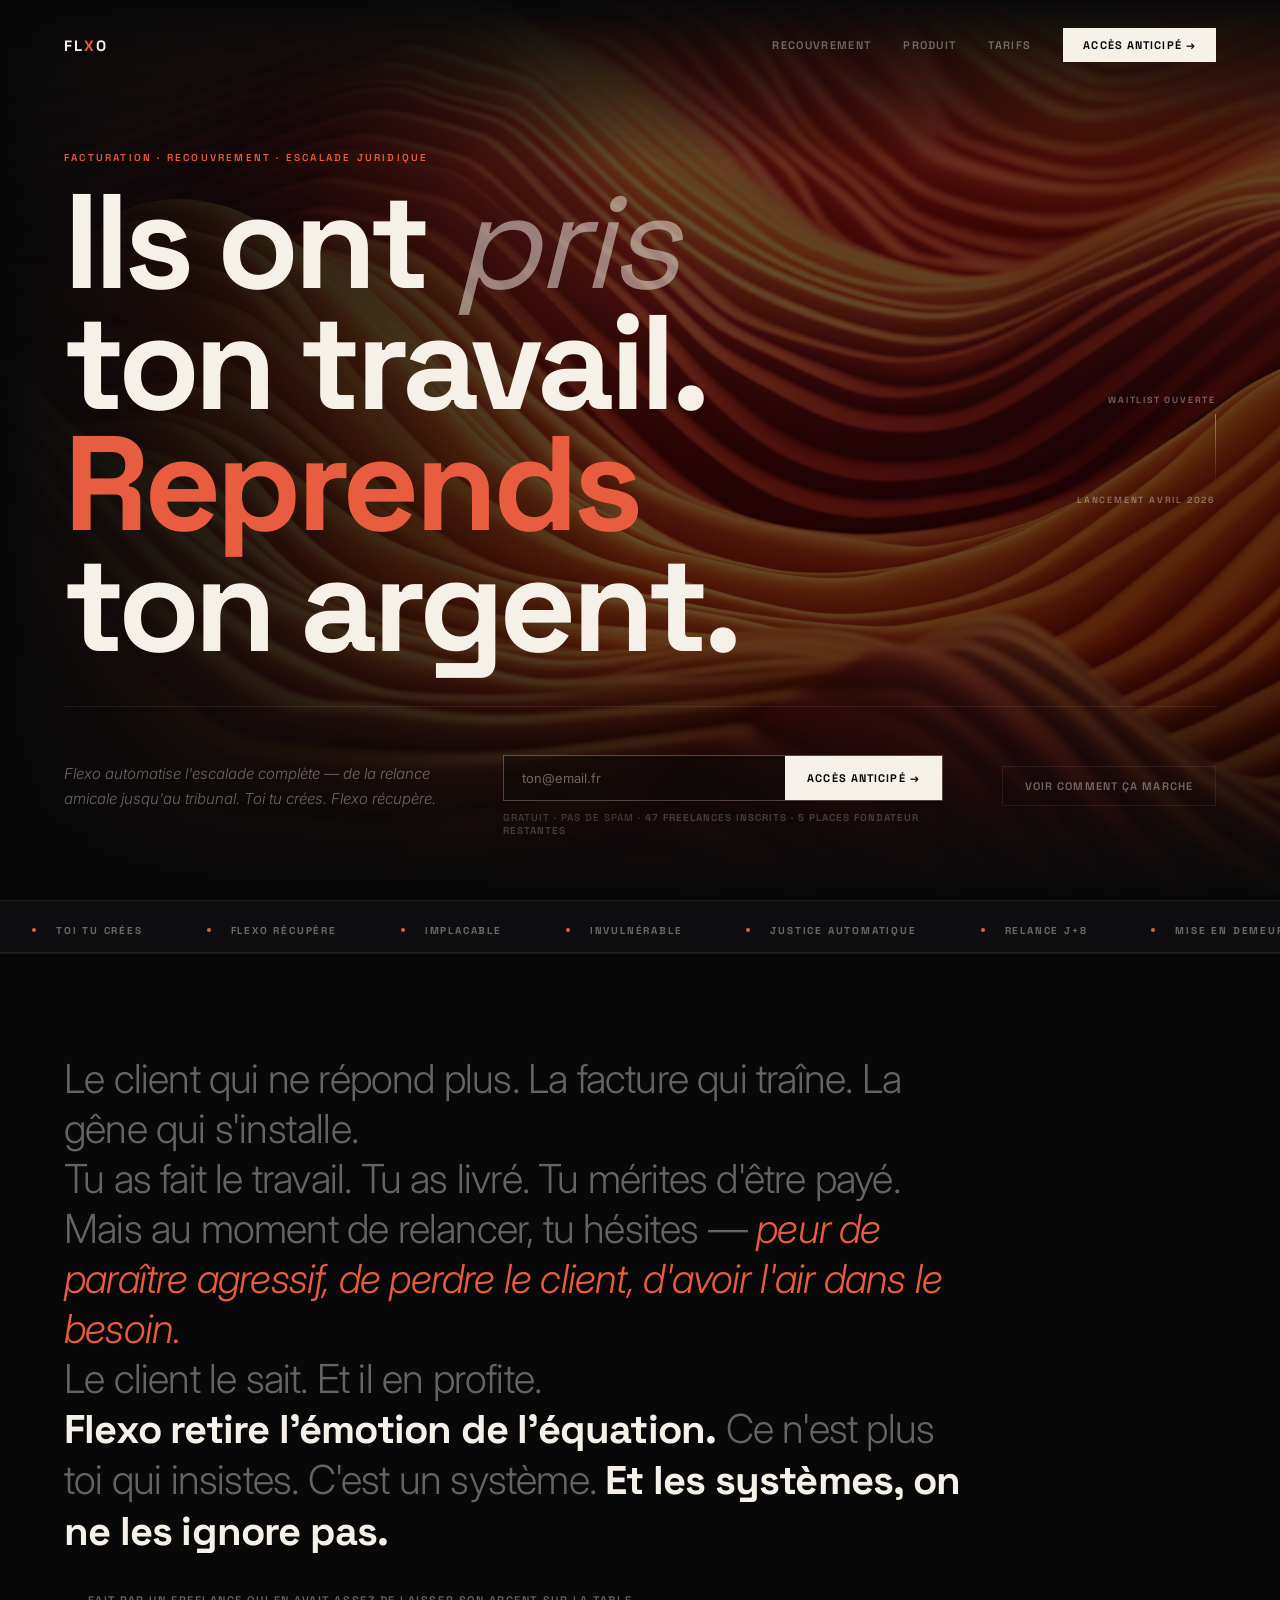
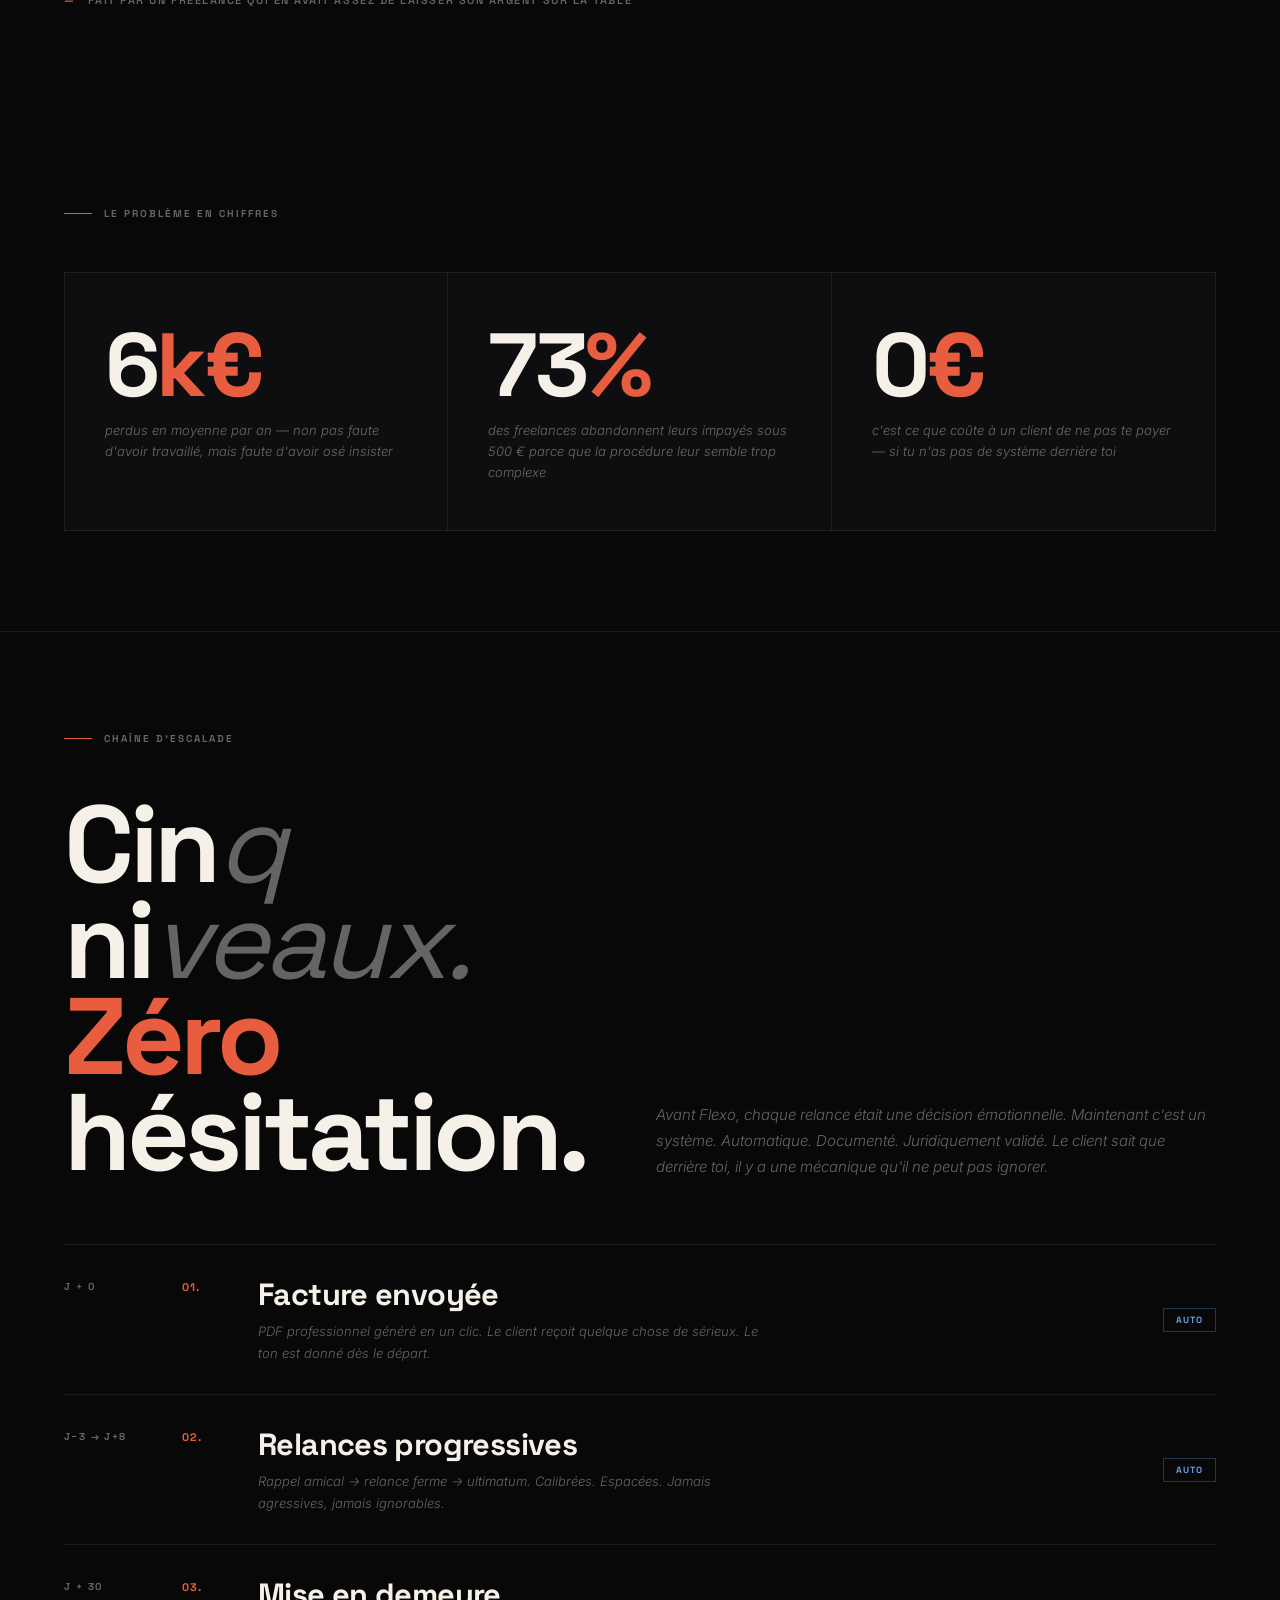
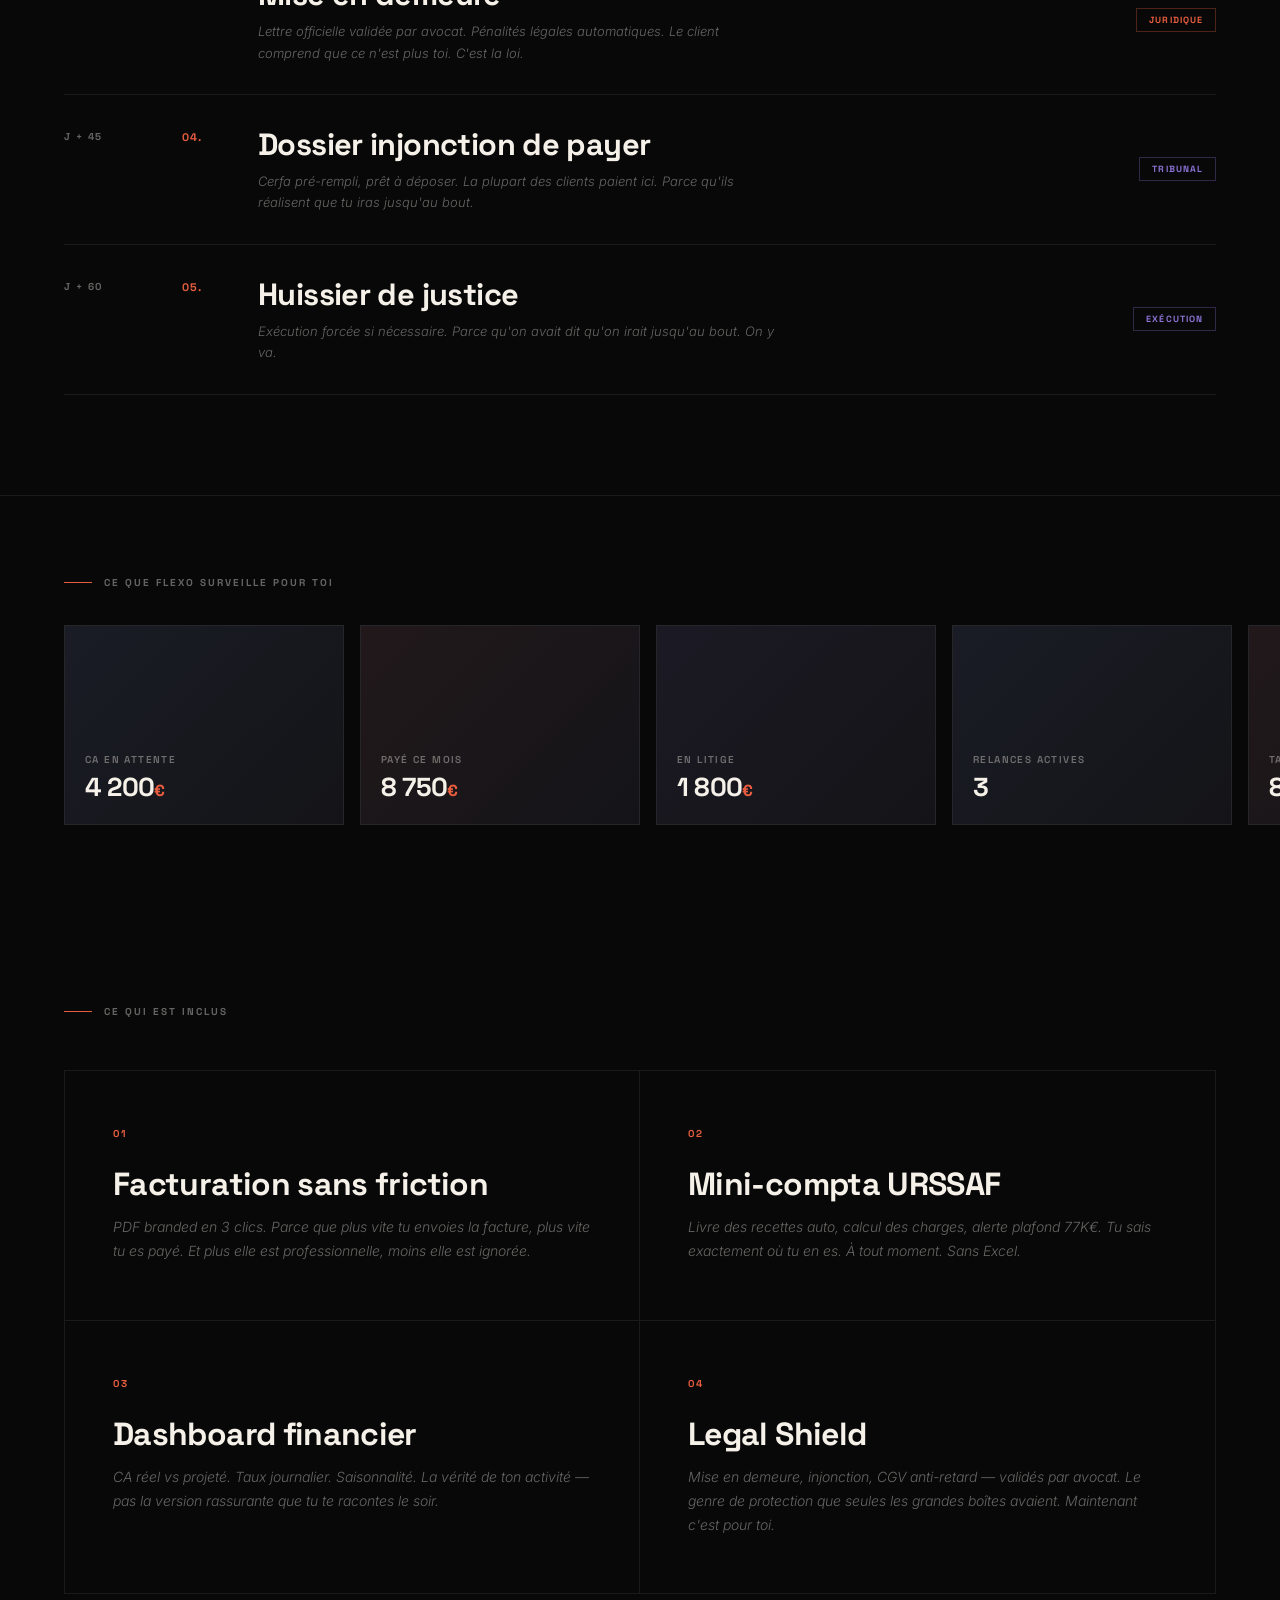
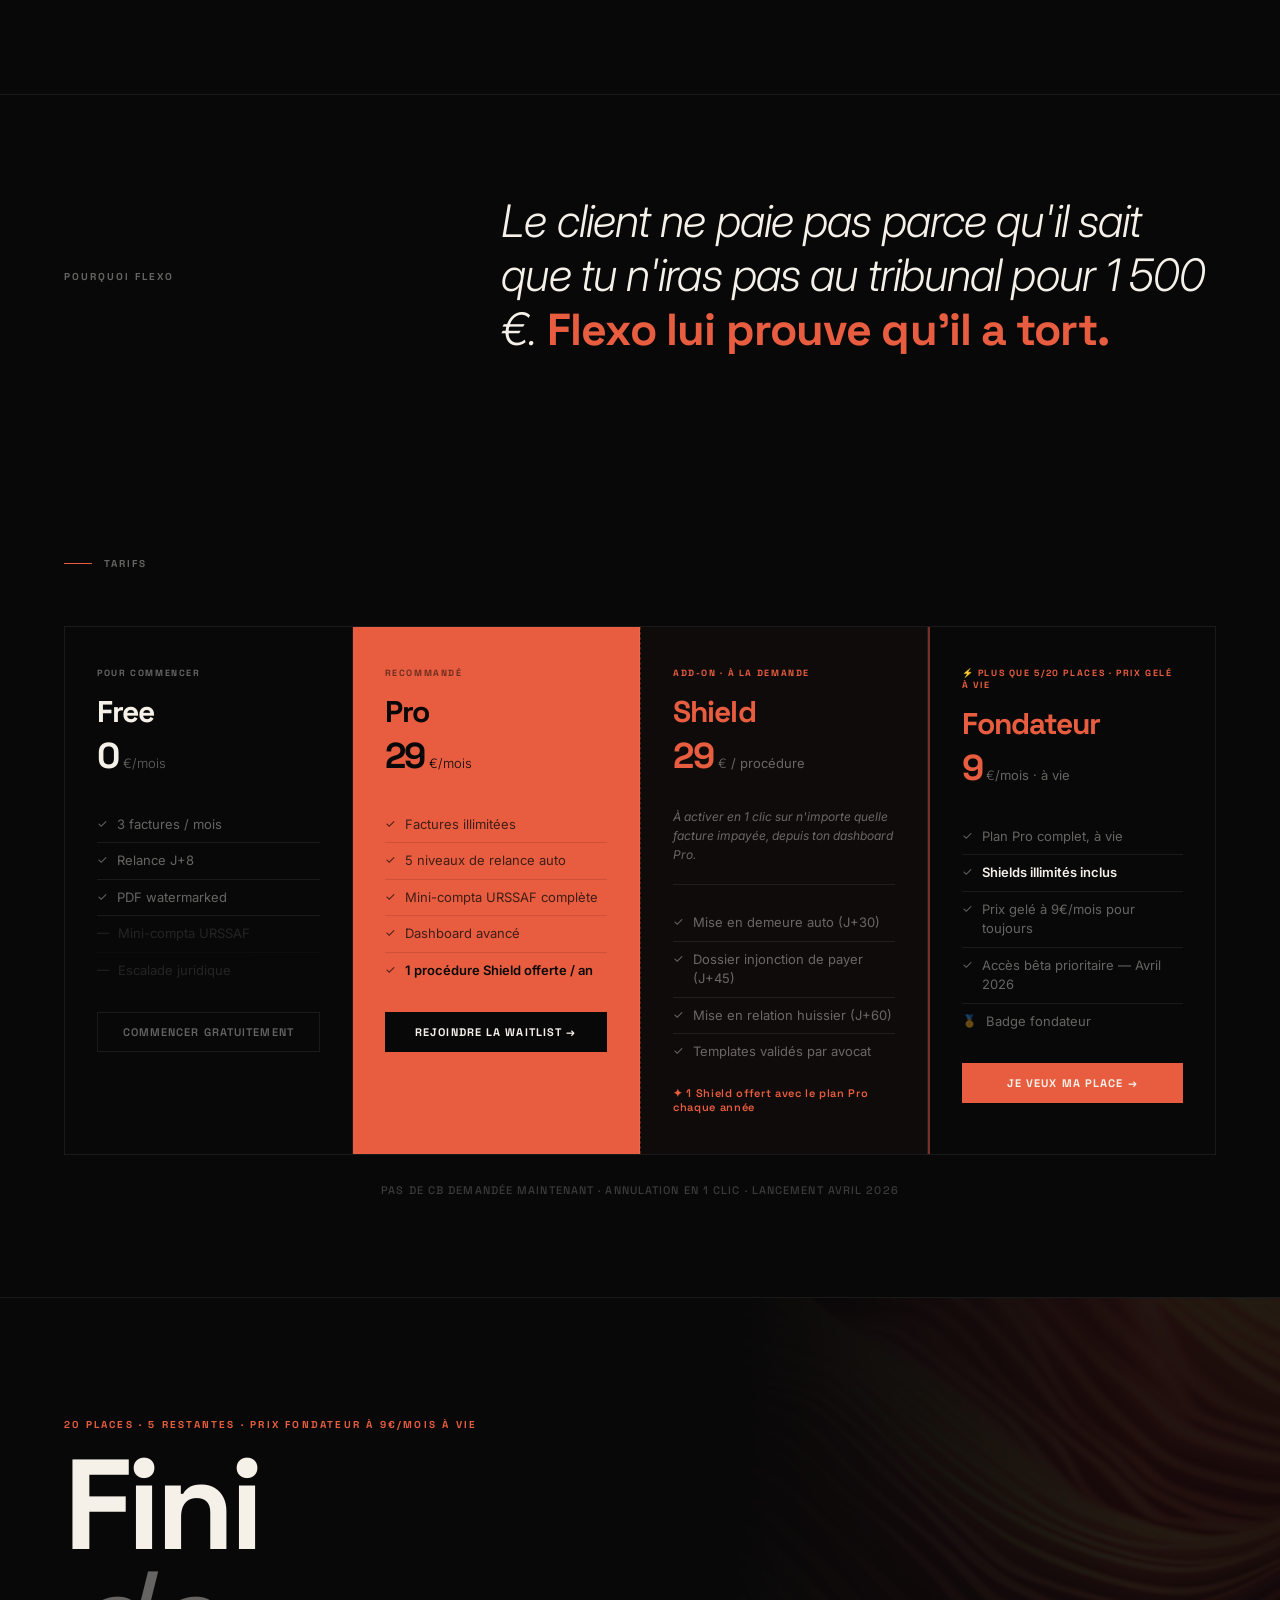
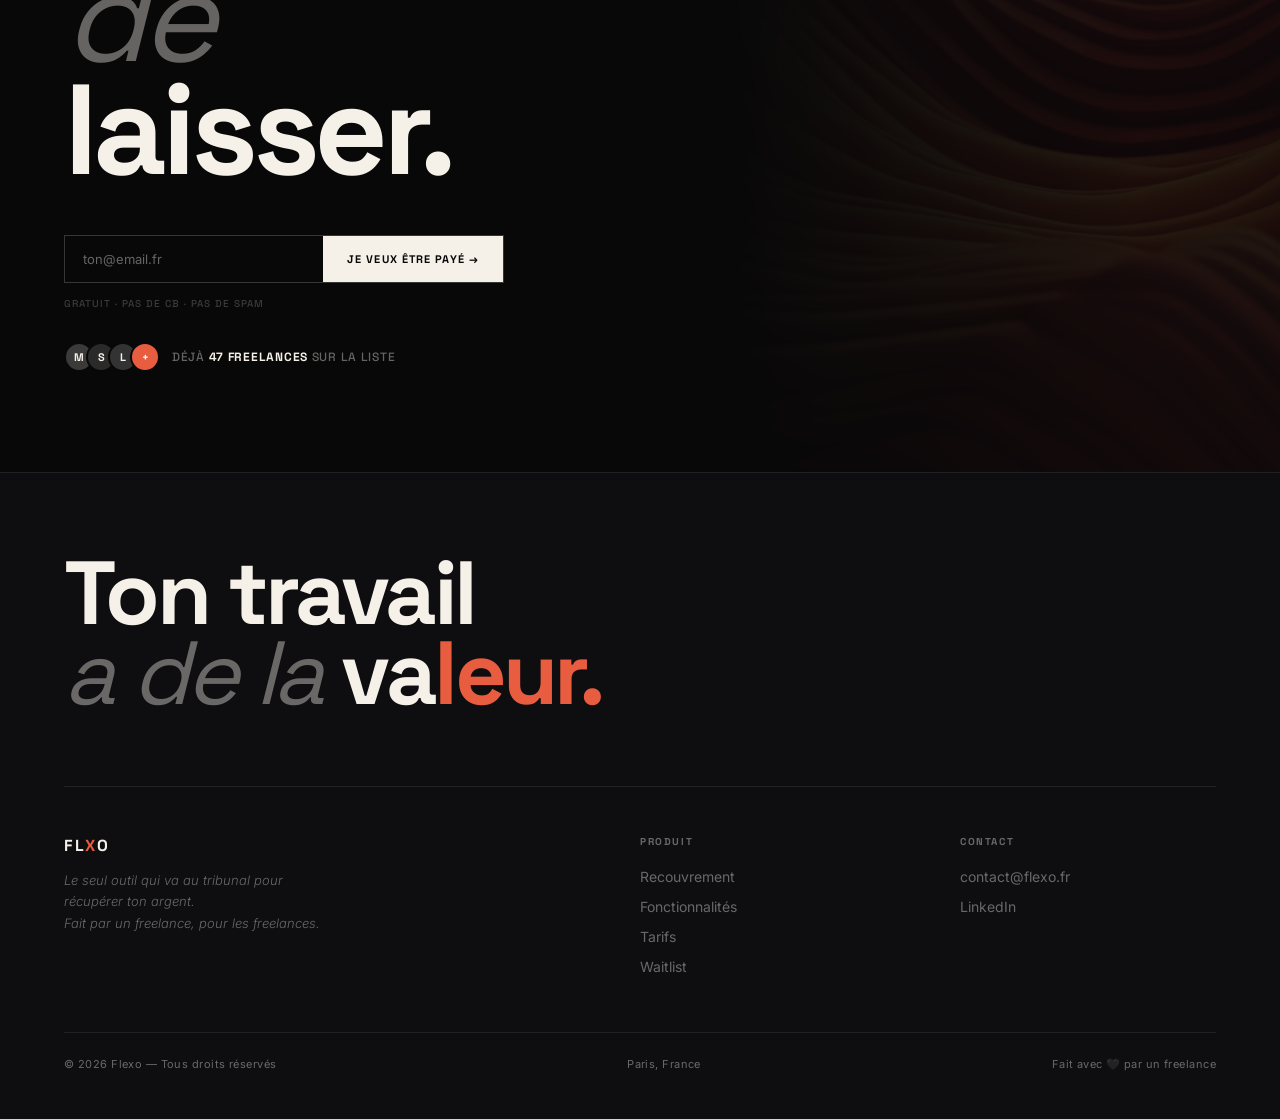
==== commit 807be3c7: "Update index.html" ====
--- a/index.html
+++ b/index.html
@@ -466,15 +466,14 @@
         <div class="footer-col">
           <h5>Contact</h5>
           <ul>
-            <li><a href="mailto:contact@flexo.fr">contact@flexo.fr</a></li>
+            <li><a href="mailto:yvan.trouillet@gmail.com">contact@flexo.fr</a></li>
             <li><a href="#" rel="noopener noreferrer">LinkedIn</a></li>
-            <li><a href="#" rel="noopener noreferrer">Twitter / X</a></li>
           </ul>
         </div>
       </div>
       <div class="footer-bottom">
         <span class="footer-copy">© 2026 Flexo — Tous droits réservés</span>
-        <span class="footer-copy">Saint-Laurent-du-Var, France</span>
+        <span class="footer-copy">Paris, France</span>
         <span class="footer-copy">Fait avec 🖤 par un freelance</span>
       </div>
     </footer>
